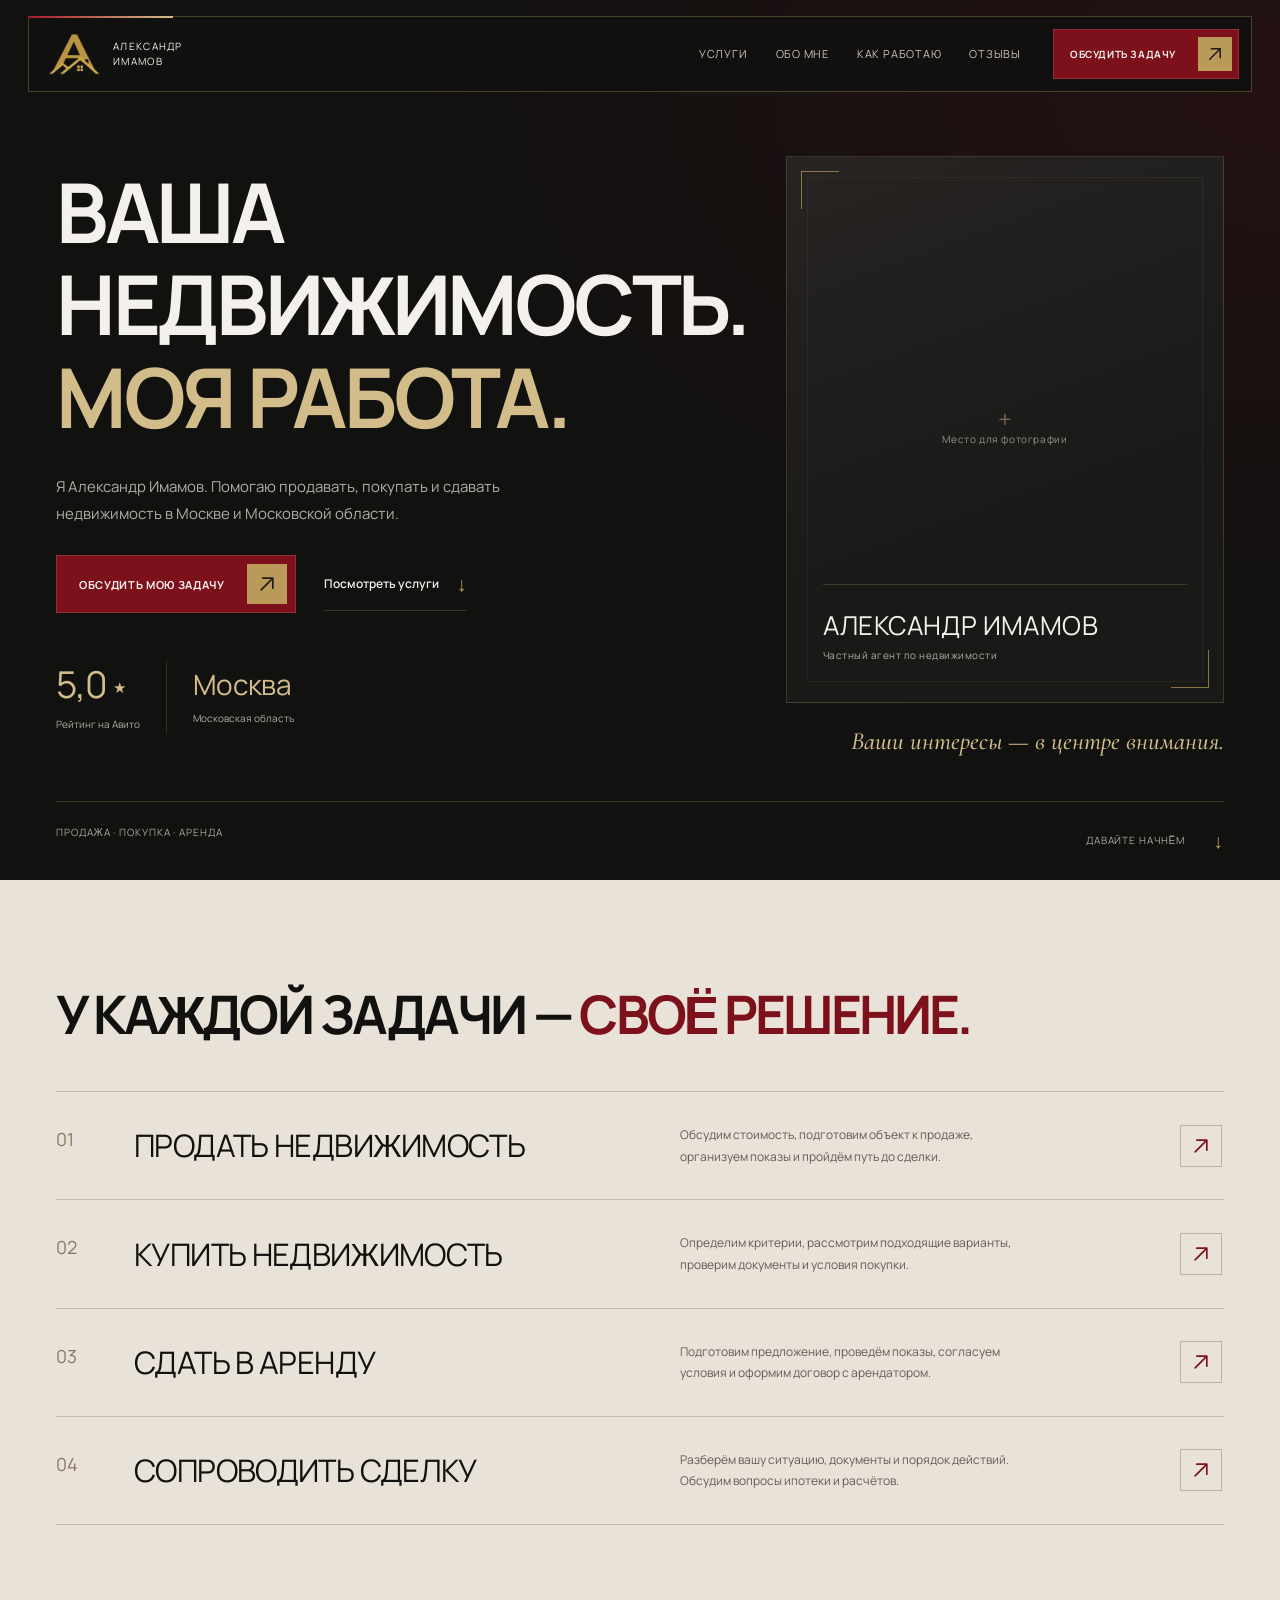
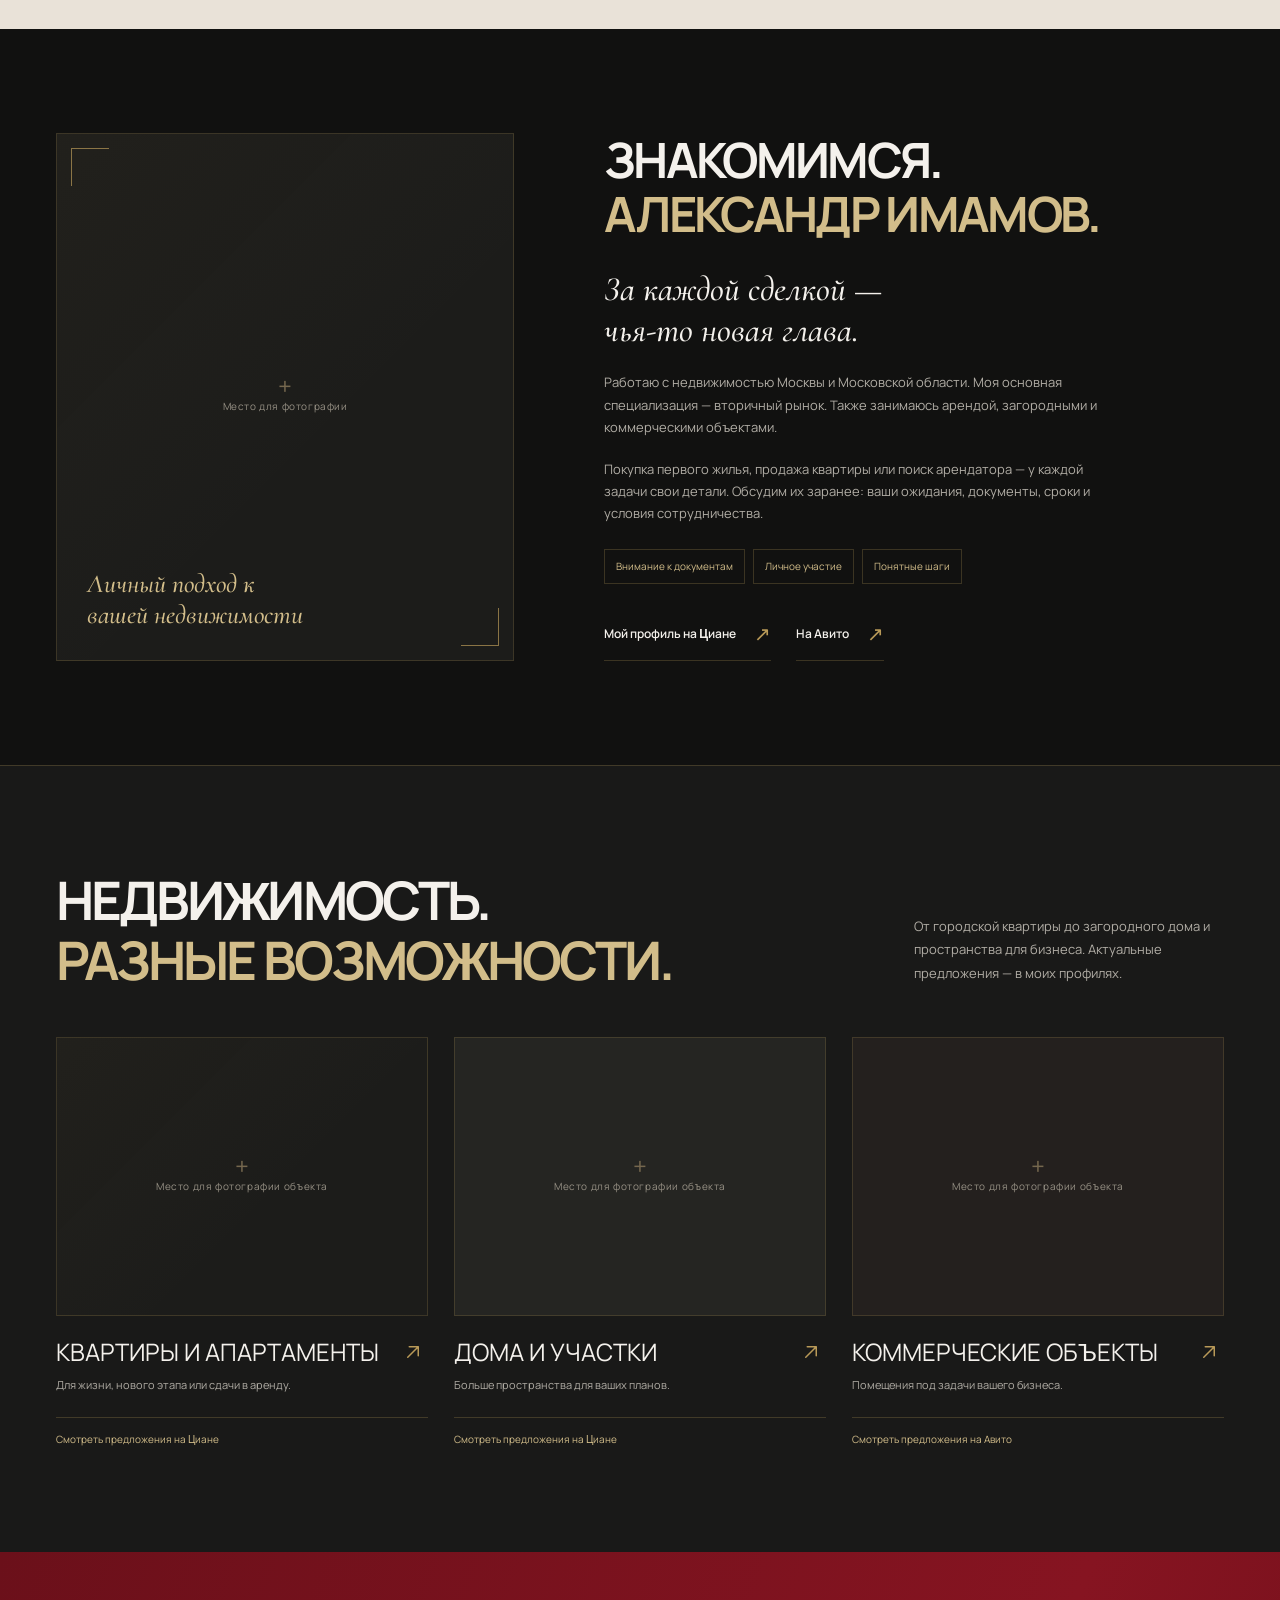
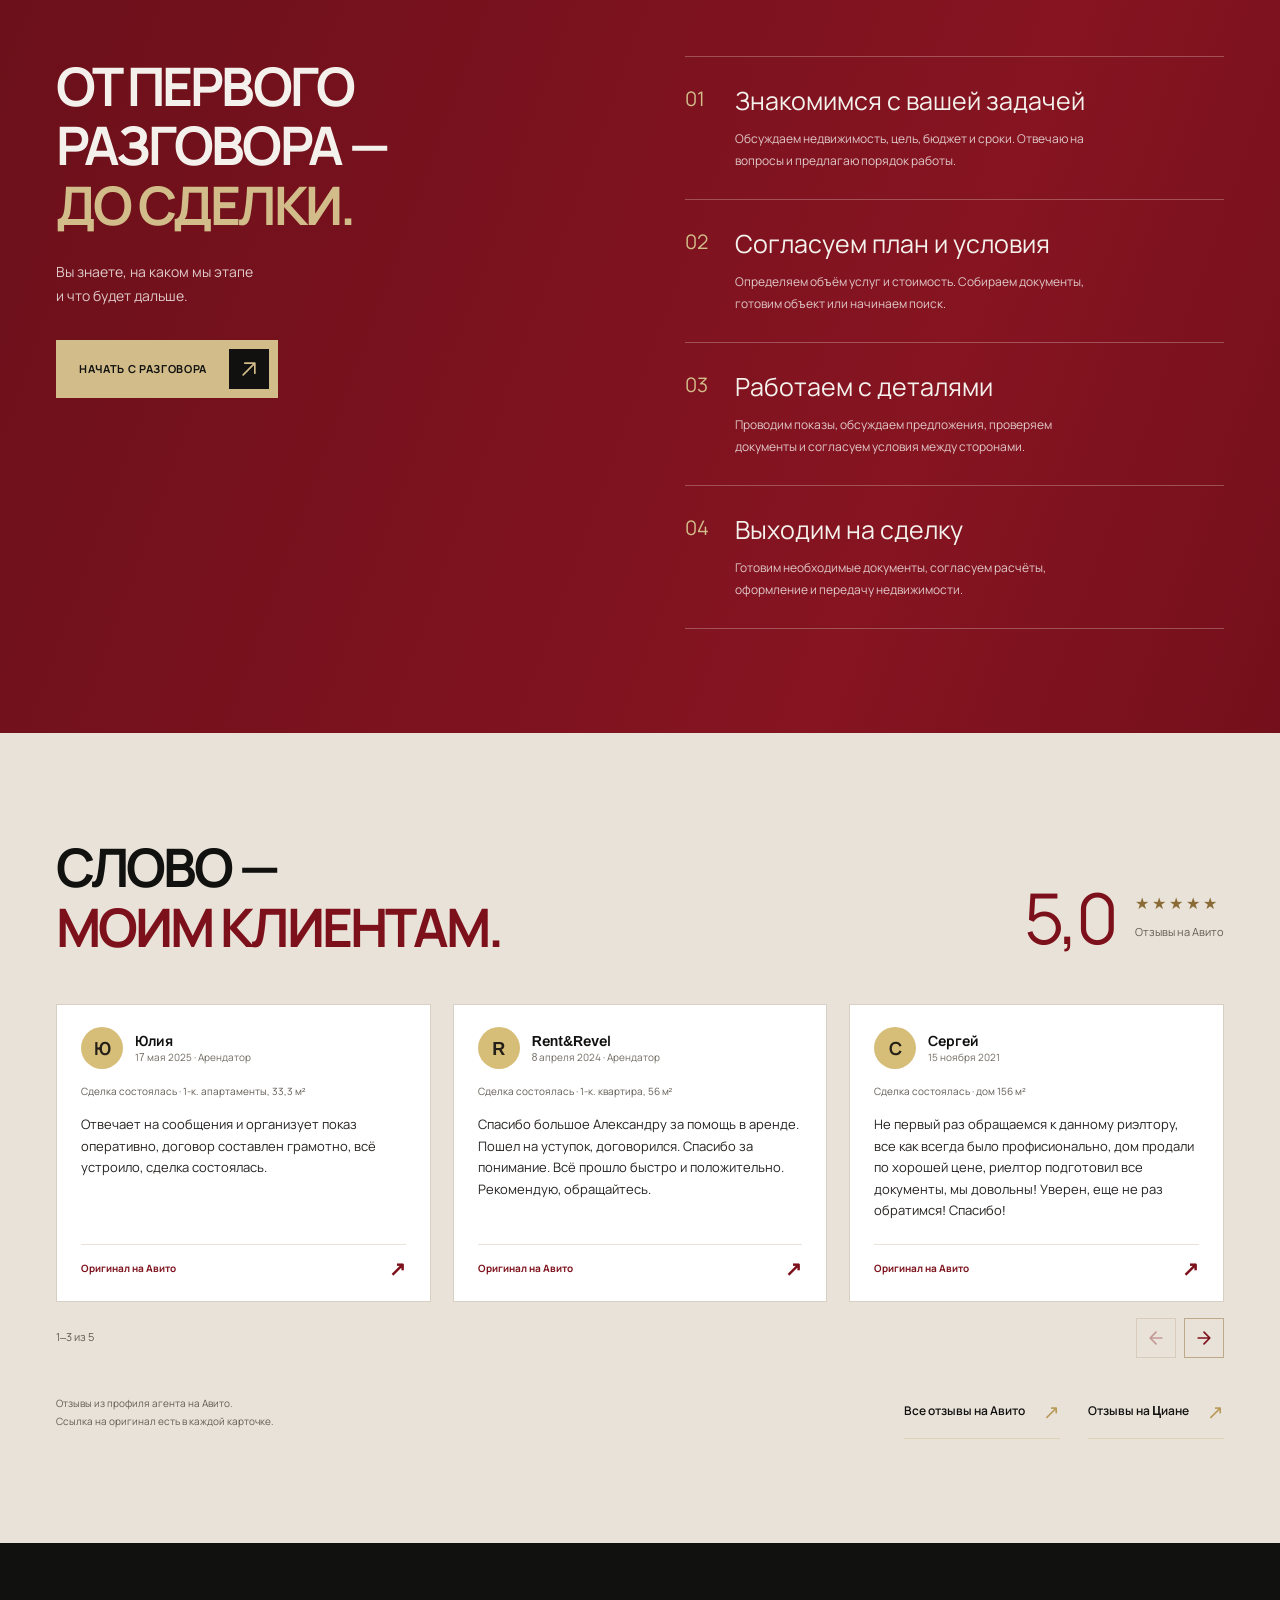
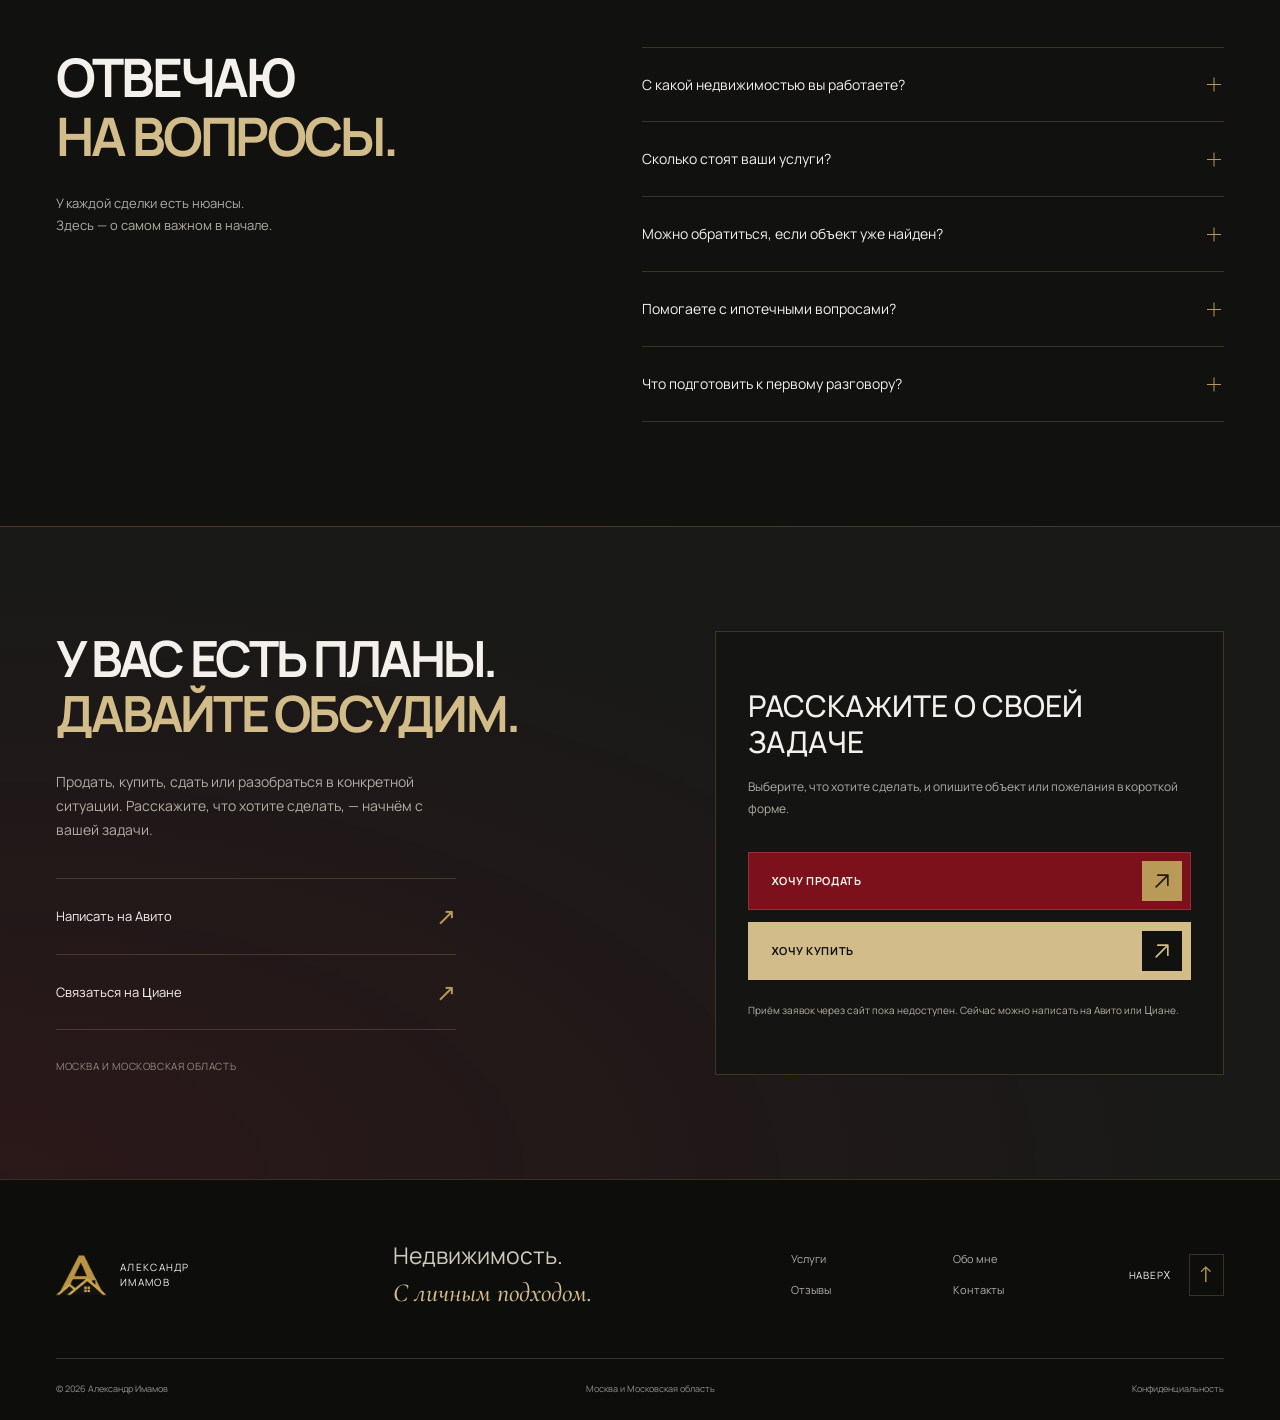
==== index.html @ 20e66d6d "strelki" ====
<!doctype html>
<html lang="ru">
<head>
  <meta charset="utf-8">
  <meta name="viewport" content="width=device-width, initial-scale=1">
  <meta name="theme-color" content="#111110">
  <title>Александр Имамов — агент по недвижимости в Москве и области</title>
  <meta name="description" content="Продажа, покупка и аренда недвижимости в Москве и Московской области. Александр Имамов — частный агент. Личное сопровождение, внимание к документам и вашим задачам.">
  <meta property="og:type" content="website">
  <meta property="og:locale" content="ru_RU">
  <meta property="og:title" content="Александр Имамов — недвижимость с личным подходом">
  <meta property="og:description" content="Продажа, покупка и аренда недвижимости в Москве и Московской области.">
  <link rel="icon" href="favicon.ico" type="image/x-icon">
  <link rel="icon" href="assets/icons/favicon-32.png" type="image/png" sizes="32x32">
  <link rel="icon" href="assets/icons/favicon-16.png" type="image/png" sizes="16x16">
  <link rel="apple-touch-icon" href="assets/icons/apple-touch-icon.png" sizes="180x180">
  <link rel="manifest" href="site.webmanifest">
  <link rel="preload" href="assets/fonts/manrope.woff2" as="font" type="font/woff2" crossorigin>
  <link rel="stylesheet" href="assets/css/main.css">
  <script src="assets/js/main.js" defer></script>
</head>
<body id="top">
  <a class="skip-link" href="#main">Перейти к содержанию</a>
  <header class="site-header">
    <a class="brand" href="#top" aria-label="Александр Имамов — на главную">
      <img class="brand-logo" src="assets/images/logo.png" alt="" width="52" height="52">
      <span class="brand-name">Александр<br>Имамов</span>
    </a>
    <nav class="desktop-nav" aria-label="Главная навигация">
      <a href="#services">Услуги</a>
      <a href="#about">Обо мне</a>
      <a href="#process">Как работаю</a>
      <a href="#reviews">Отзывы</a>
    </nav>
    <a class="button button-small header-cta" href="#contact" data-dialog-open="task-dialog"><span>Обсудить задачу</span><span class="button-arrow" aria-hidden="true"><svg viewBox="0 0 24 24" fill="none" stroke="currentColor" stroke-width="2" stroke-linecap="round" stroke-linejoin="round" focusable="false" aria-hidden="true"><path d="M5 19 19 5M7 5h12v12"/></svg></span></a>
    <button class="menu-toggle" type="button" aria-expanded="false" aria-controls="mobile-nav" aria-label="Открыть меню"><span></span><span></span></button>
  </header>
  <nav class="mobile-nav" id="mobile-nav" aria-label="Мобильная навигация" hidden>
    <a href="#services">Услуги <span aria-hidden="true">↗</span></a>
    <a href="#about">Обо мне <span aria-hidden="true">↗</span></a>
    <a href="#process">Как работаю <span aria-hidden="true">↗</span></a>
    <a href="#reviews">Отзывы <span aria-hidden="true">↗</span></a>
    <a href="#contact" data-dialog-open="task-dialog">Обсудить задачу <span aria-hidden="true">↗</span></a>
  </nav>

  <main id="main">
    <section class="hero" aria-labelledby="hero-title">
      <div class="container hero-grid">
        <div class="hero-content">
          <h1 id="hero-title">ВАША<br>НЕДВИЖИМОСТЬ.<br><span class="gold-text">МОЯ РАБОТА.</span></h1>
          <p class="hero-description">Я Александр Имамов. Помогаю продавать, покупать и&nbsp;сдавать недвижимость в&nbsp;Москве и&nbsp;Московской области.</p>
          <div class="hero-actions">
            <a class="button" href="#contact" data-dialog-open="task-dialog"><span>Обсудить мою задачу</span><span class="button-arrow" aria-hidden="true"><svg viewBox="0 0 24 24" fill="none" stroke="currentColor" stroke-width="2" stroke-linecap="round" stroke-linejoin="round" focusable="false" aria-hidden="true"><path d="M5 19 19 5M7 5h12v12"/></svg></span></a>
            <a class="text-link" href="#services">Посмотреть услуги <span aria-hidden="true">↓</span></a>
          </div>
          <div class="hero-proof">
            <a href="#reviews" class="proof-item"><strong>5,0<span class="proof-star" aria-hidden="true">★</span></strong><span>Рейтинг на Авито</span></a>
            <div class="proof-item proof-location"><strong>Москва</strong><span>Московская область</span></div>
          </div>
        </div>
        <div class="hero-visual">
          <!-- Replace the reserved area with a portrait when photography is supplied. -->
          <div class="image-space portrait-space" data-image-slot="hero-portrait" role="img" aria-label="Место для портретной фотографии Александра Имамова">
            <span class="frame-corner corner-tl" aria-hidden="true"></span><span class="frame-corner corner-br" aria-hidden="true"></span>
            <span class="placeholder-label">Место для фотографии</span>
            <div class="portrait-caption"><span>Александр Имамов</span><span>Частный агент по недвижимости</span></div>
          </div>
          <p class="hero-signature">Ваши интересы — в центре внимания.</p>
        </div>
      </div>
      <div class="hero-bottom container"><span>Продажа · Покупка · Аренда</span><a href="#services">Давайте начнём <span aria-hidden="true">↓</span></a></div>
    </section>

    <section class="section section-light services" id="services" aria-labelledby="services-title">
      <div class="container">
        <div class="section-intro">
          <h2 id="services-title">У КАЖДОЙ ЗАДАЧИ — <span class="red-text">СВОЁ РЕШЕНИЕ.</span></h2>
        </div>
        <div class="services-list">
          <a class="service-row" href="#contact" data-dialog-open="sell-dialog"><span class="row-number">01</span><strong>Продать недвижимость</strong><p>Обсудим стоимость, подготовим объект к продаже, организуем показы и пройдём путь до сделки.</p><span class="row-arrow" aria-hidden="true"><svg viewBox="0 0 24 24" fill="none" stroke="currentColor" stroke-width="2" stroke-linecap="round" stroke-linejoin="round" focusable="false" aria-hidden="true"><path d="M5 19 19 5M7 5h12v12"/></svg></span></a>
          <a class="service-row" href="#contact" data-dialog-open="buy-dialog"><span class="row-number">02</span><strong>Купить недвижимость</strong><p>Определим критерии, рассмотрим подходящие варианты, проверим документы и условия покупки.</p><span class="row-arrow" aria-hidden="true"><svg viewBox="0 0 24 24" fill="none" stroke="currentColor" stroke-width="2" stroke-linecap="round" stroke-linejoin="round" focusable="false" aria-hidden="true"><path d="M5 19 19 5M7 5h12v12"/></svg></span></a>
          <a class="service-row" href="#contact" data-dialog-open="task-dialog" data-dialog-service="Сдать в аренду"><span class="row-number">03</span><strong>Сдать в аренду</strong><p>Подготовим предложение, проведём показы, согласуем условия и оформим договор с арендатором.</p><span class="row-arrow" aria-hidden="true"><svg viewBox="0 0 24 24" fill="none" stroke="currentColor" stroke-width="2" stroke-linecap="round" stroke-linejoin="round" focusable="false" aria-hidden="true"><path d="M5 19 19 5M7 5h12v12"/></svg></span></a>
          <a class="service-row" href="#contact" data-dialog-open="task-dialog" data-dialog-service="Сопроводить сделку"><span class="row-number">04</span><strong>Сопроводить сделку</strong><p>Разберём вашу ситуацию, документы и порядок действий. Обсудим вопросы ипотеки и расчётов.</p><span class="row-arrow" aria-hidden="true"><svg viewBox="0 0 24 24" fill="none" stroke="currentColor" stroke-width="2" stroke-linecap="round" stroke-linejoin="round" focusable="false" aria-hidden="true"><path d="M5 19 19 5M7 5h12v12"/></svg></span></a>
        </div>
      </div>
    </section>

    <section class="section about" id="about" aria-labelledby="about-title">
      <div class="container about-grid">
        <div class="image-space about-photo" data-image-slot="about-portrait" role="img" aria-label="Место для фотографии Александра за работой"><span class="frame-corner corner-tl" aria-hidden="true"></span><span class="frame-corner corner-br" aria-hidden="true"></span><span class="placeholder-label">Место для фотографии</span><span class="photo-caption">Личный подход к вашей недвижимости</span></div>
        <div class="about-content">
          <h2 id="about-title">ЗНАКОМИМСЯ.<br><span class="gold-text">АЛЕКСАНДР ИМАМОВ.</span></h2>
          <p class="large-copy">За каждой сделкой —<br>чья-то новая глава.</p>
          <p>Работаю с недвижимостью Москвы и Московской области. Моя основная специализация — вторичный рынок. Также занимаюсь арендой, загородными и коммерческими объектами.</p>
          <p>Покупка первого жилья, продажа квартиры или поиск арендатора — у каждой задачи свои детали. Обсудим их заранее: ваши ожидания, документы, сроки и условия сотрудничества.</p>
          <div class="about-principles"><span>Внимание к документам</span><span>Личное участие</span><span>Понятные шаги</span></div>
          <div class="about-links"><a class="text-link" href="https://www.cian.ru/agents/54034442/" target="_blank" rel="noopener noreferrer">Мой профиль на Циане <span aria-hidden="true">↗</span></a><a class="text-link" href="https://www.avito.ru/brands/i16598349/all/nedvizhimost?src=sharing&amp;sellerId=8bd6395f97cbc61c9940ce1d78818bae" target="_blank" rel="noopener noreferrer">На Авито <span aria-hidden="true">↗</span></a></div>
        </div>
      </div>
    </section>

    <section class="section properties" id="properties" aria-labelledby="properties-title">
      <div class="container">
        <div class="section-intro"><h2 id="properties-title">НЕДВИЖИМОСТЬ.<br><span class="gold-text">РАЗНЫЕ ВОЗМОЖНОСТИ.</span></h2><p>От городской квартиры до загородного дома и пространства для бизнеса. Актуальные предложения — в моих профилях.</p></div>
        <div class="property-grid">
          <a class="property-card" href="https://www.cian.ru/agents/54034442/" target="_blank" rel="noopener noreferrer"><div class="image-space property-photo" data-image-slot="apartments"><span class="placeholder-label">Место для фотографии объекта</span></div><div class="property-info"><strong>Квартиры и апартаменты</strong><span class="row-arrow" aria-hidden="true"><svg viewBox="0 0 24 24" fill="none" stroke="currentColor" stroke-width="2" stroke-linecap="round" stroke-linejoin="round" focusable="false" aria-hidden="true"><path d="M5 19 19 5M7 5h12v12"/></svg></span></div><p>Для жизни, нового этапа или сдачи в аренду.</p><span class="property-link">Смотреть предложения на Циане</span></a>
          <a class="property-card" href="https://www.cian.ru/agents/54034442/" target="_blank" rel="noopener noreferrer"><div class="image-space property-photo" data-image-slot="houses"><span class="placeholder-label">Место для фотографии объекта</span></div><div class="property-info"><strong>Дома и участки</strong><span class="row-arrow" aria-hidden="true"><svg viewBox="0 0 24 24" fill="none" stroke="currentColor" stroke-width="2" stroke-linecap="round" stroke-linejoin="round" focusable="false" aria-hidden="true"><path d="M5 19 19 5M7 5h12v12"/></svg></span></div><p>Больше пространства для ваших планов.</p><span class="property-link">Смотреть предложения на Циане</span></a>
          <a class="property-card" href="https://www.avito.ru/brands/i16598349/all/nedvizhimost?src=sharing&amp;sellerId=8bd6395f97cbc61c9940ce1d78818bae" target="_blank" rel="noopener noreferrer"><div class="image-space property-photo" data-image-slot="commercial"><span class="placeholder-label">Место для фотографии объекта</span></div><div class="property-info"><strong>Коммерческие объекты</strong><span class="row-arrow" aria-hidden="true"><svg viewBox="0 0 24 24" fill="none" stroke="currentColor" stroke-width="2" stroke-linecap="round" stroke-linejoin="round" focusable="false" aria-hidden="true"><path d="M5 19 19 5M7 5h12v12"/></svg></span></div><p>Помещения под задачи вашего бизнеса.</p><span class="property-link">Смотреть предложения на Авито</span></a>
        </div>
      </div>
    </section>

    <section class="section process" id="process" aria-labelledby="process-title">
      <div class="container process-grid">
        <div class="process-intro"><h2 id="process-title">ОТ ПЕРВОГО<br>РАЗГОВОРА —<br><span>ДО СДЕЛКИ.</span></h2><p>Вы знаете, на каком мы этапе<br>и что будет дальше.</p><a class="button button-gold" href="#contact" data-dialog-open="task-dialog"><span>Начать с разговора</span><span class="button-arrow" aria-hidden="true"><svg viewBox="0 0 24 24" fill="none" stroke="currentColor" stroke-width="2" stroke-linecap="round" stroke-linejoin="round" focusable="false" aria-hidden="true"><path d="M5 19 19 5M7 5h12v12"/></svg></span></a></div>
        <ol class="process-list">
          <li><span class="step-number" aria-hidden="true">01</span><div><strong>Знакомимся с вашей задачей</strong><p>Обсуждаем недвижимость, цель, бюджет и сроки. Отвечаю на вопросы и предлагаю порядок работы.</p></div></li>
          <li><span class="step-number" aria-hidden="true">02</span><div><strong>Согласуем план и условия</strong><p>Определяем объём услуг и стоимость. Собираем документы, готовим объект или начинаем поиск.</p></div></li>
          <li><span class="step-number" aria-hidden="true">03</span><div><strong>Работаем с деталями</strong><p>Проводим показы, обсуждаем предложения, проверяем документы и согласуем условия между сторонами.</p></div></li>
          <li><span class="step-number" aria-hidden="true">04</span><div><strong>Выходим на сделку</strong><p>Готовим необходимые документы, согласуем расчёты, оформление и передачу недвижимости.</p></div></li>
        </ol>
      </div>
    </section>

    <section class="section section-light reviews" id="reviews" aria-labelledby="reviews-title">
      <div class="container">
        <div class="section-intro reviews-intro"><h2 id="reviews-title">СЛОВО —<br><span class="red-text">МОИМ КЛИЕНТАМ.</span></h2><div class="review-rating"><strong>5,0</strong><div><span class="rating-stars" aria-label="5 из 5">★★★★★</span><p>Отзывы на Авито</p></div></div></div>
        <div class="review-track" id="review-track" aria-label="Отзывы клиентов" tabindex="0">
          <article class="review-card">
            <div class="review-author"><span class="review-avatar" aria-hidden="true">Ю</span><div><strong>Юлия</strong><span>17 мая 2025 · Арендатор</span></div></div>
            <p class="review-stage">Сделка состоялась · 1-к. апартаменты, 33,3 м²</p>
            <blockquote>Отвечает на сообщения и организует показ оперативно, договор составлен грамотно, всё устроило, сделка состоялась.</blockquote>
            <a class="review-source" href="https://www.avito.ru/brands/i16598349/all/nedvizhimost?src=sharing&amp;sellerId=8bd6395f97cbc61c9940ce1d78818bae#:~:text=Отвечает%20на%20сообщения%20и%20организует%20показ%20оперативно" target="_blank" rel="noopener noreferrer"><span>Оригинал на Авито</span><span aria-hidden="true">↗</span></a>
          </article>
          <article class="review-card">
            <div class="review-author"><span class="review-avatar" aria-hidden="true">R</span><div><strong>Rent&amp;Revel</strong><span>8 апреля 2024 · Арендатор</span></div></div>
            <p class="review-stage">Сделка состоялась · 1-к. квартира, 56 м²</p>
            <blockquote>Спасибо большое Александру за помощь в аренде. Пошел на уступок, договорился. Спасибо за понимание. Всё прошло быстро и положительно. Рекомендую, обращайтесь.</blockquote>
            <a class="review-source" href="https://www.avito.ru/brands/i16598349/all/nedvizhimost?src=sharing&amp;sellerId=8bd6395f97cbc61c9940ce1d78818bae#:~:text=Спасибо%20большое%20Александру%20за%20помощь%20в%20аренде" target="_blank" rel="noopener noreferrer"><span>Оригинал на Авито</span><span aria-hidden="true">↗</span></a>
          </article>
          <article class="review-card">
            <div class="review-author"><span class="review-avatar" aria-hidden="true">С</span><div><strong>Сергей</strong><span>15 ноября 2021</span></div></div>
            <p class="review-stage">Сделка состоялась · дом 156 м²</p>
            <blockquote>Не первый раз обращаемся к данному риэлтору, все как всегда было профисионально, дом продали по хорошей цене, риелтор подготовил все документы, мы довольны! Уверен, еще не раз обратимся! Спасибо!</blockquote>
            <a class="review-source" href="https://www.avito.ru/brands/i16598349/all/nedvizhimost?src=sharing&amp;sellerId=8bd6395f97cbc61c9940ce1d78818bae#:~:text=Не%20первый%20раз%20обращаемся%20к%20данному%20риэлтору" target="_blank" rel="noopener noreferrer"><span>Оригинал на Авито</span><span aria-hidden="true">↗</span></a>
          </article>
          <article class="review-card">
            <div class="review-author"><span class="review-avatar" aria-hidden="true">С</span><div><strong>Светлана</strong><span>29 июня 2021</span></div></div>
            <p class="review-stage">Сделка состоялась · 2-к. квартира, 70,9 м²</p>
            <blockquote>Александр- профессионал своего дела! Нет вопросов в которых он бы не разбирался, работает на опережение! Буду рекомендовать Александра всем своим друзьям и знакомым! Ещё раз огромное спасибо, Александр!</blockquote>
            <a class="review-source" href="https://www.avito.ru/brands/i16598349/all/nedvizhimost?src=sharing&amp;sellerId=8bd6395f97cbc61c9940ce1d78818bae#:~:text=Александр-%20профессионал%20своего%20дела" target="_blank" rel="noopener noreferrer"><span>Оригинал на Авито</span><span aria-hidden="true">↗</span></a>
          </article>
          <article class="review-card">
            <div class="review-author"><span class="review-avatar" aria-hidden="true">A</span><div><strong>Anna Waltz</strong><span>12 июня 2021</span></div></div>
            <p class="review-stage">Сделка состоялась · 1-к. квартира, 39 м²</p>
            <blockquote>Отличный специалист и профессионал своего дела. Быстро нашёл покупателя и качественно провел сделку. Нам как продавцу ни о чем не пришлось беспокоиться. Рады, что обратились к Александру !</blockquote>
            <a class="review-source" href="https://www.avito.ru/brands/i16598349/all/nedvizhimost?src=sharing&amp;sellerId=8bd6395f97cbc61c9940ce1d78818bae#:~:text=Отличный%20специалист%20и%20профессионал%20своего%20дела" target="_blank" rel="noopener noreferrer"><span>Оригинал на Авито</span><span aria-hidden="true">↗</span></a>
          </article>
        </div>
        <div class="review-controls" hidden><span class="review-count" aria-live="polite"></span><button class="review-arrow" type="button" data-review-prev aria-label="Предыдущий отзыв" aria-controls="review-track"><svg viewBox="0 0 24 24" fill="none" stroke="currentColor" stroke-width="2" stroke-linecap="round" stroke-linejoin="round" focusable="false" aria-hidden="true"><path d="M19 12H5m7-7-7 7 7 7"/></svg></button><button class="review-arrow" type="button" data-review-next aria-label="Следующий отзыв" aria-controls="review-track"><svg viewBox="0 0 24 24" fill="none" stroke="currentColor" stroke-width="2" stroke-linecap="round" stroke-linejoin="round" focusable="false" aria-hidden="true"><path d="M5 12h14m-7-7 7 7-7 7"/></svg></button></div>
        <div class="reviews-bottom"><p>Отзывы из профиля агента на Авито.<br>Ссылка на оригинал есть в каждой карточке.</p><div class="reviews-links"><a class="text-link" href="https://www.avito.ru/brands/i16598349/all/nedvizhimost?src=sharing&amp;sellerId=8bd6395f97cbc61c9940ce1d78818bae" target="_blank" rel="noopener noreferrer">Все отзывы на Авито <span aria-hidden="true">↗</span></a><a class="text-link" href="https://www.cian.ru/agents/54034442/" target="_blank" rel="noopener noreferrer">Отзывы на Циане <span aria-hidden="true">↗</span></a></div></div>
      </div>
    </section>

    <section class="section faq" id="faq" aria-labelledby="faq-title">
      <div class="container faq-grid"><div><h2 id="faq-title">ОТВЕЧАЮ<br><span class="gold-text">НА ВОПРОСЫ.</span></h2><p class="faq-intro">У каждой сделки есть нюансы.<br>Здесь — о самом важном в начале.</p></div>
        <div class="faq-list">
          <details><summary>С какой недвижимостью вы работаете?<span class="faq-icon" aria-hidden="true"></span></summary><div class="faq-answer"><p>Основное направление — вторичный рынок Москвы и Московской области. Также работаю с арендой, загородной и коммерческой недвижимостью. Расскажите о вашем объекте или планах — обсудим задачу подробнее.</p></div></details>
          <details><summary>Сколько стоят ваши услуги?<span class="faq-icon" aria-hidden="true"></span></summary><div class="faq-answer"><p>Стоимость зависит от задачи, объекта и объёма сопровождения. Обсудим её после знакомства с вашей ситуацией и согласуем условия до начала работы.</p></div></details>
          <details><summary>Можно обратиться, если объект уже найден?<span class="faq-icon" aria-hidden="true"></span></summary><div class="faq-answer"><p>Да. Можно обсудить сопровождение выбранной сделки: разбор документов, согласование условий и подготовку к оформлению. Состав работы определим под вашу ситуацию.</p></div></details>
          <details><summary>Помогаете с ипотечными вопросами?<span class="faq-icon" aria-hidden="true"></span></summary><div class="faq-answer"><p>Да, можно обратиться за консультацией по ипотеке и рефинансированию. Возможные варианты зависят от объекта, вашей ситуации и условий банков.</p></div></details>
          <details><summary>Что подготовить к первому разговору?<span class="faq-icon" aria-hidden="true"></span></summary><div class="faq-answer"><p>Достаточно описать цель, район, примерный бюджет или характеристики объекта и желаемые сроки. Если есть объявление, можно прислать ссылку. Перечень необходимых документов обсудим отдельно.</p></div></details>
        </div>
      </div>
    </section>

    <section class="section contact" id="contact" aria-labelledby="contact-title">
      <div class="container contact-grid">
        <div class="contact-content"><h2 id="contact-title">У ВАС ЕСТЬ ПЛАНЫ.<br><span class="gold-text">ДАВАЙТЕ ОБСУДИМ.</span></h2><p>Продать, купить, сдать или разобраться в конкретной ситуации. Расскажите, что хотите сделать, — начнём с вашей задачи.</p><div class="contact-platforms"><a href="https://www.avito.ru/brands/i16598349/all/nedvizhimost?src=sharing&amp;sellerId=8bd6395f97cbc61c9940ce1d78818bae" target="_blank" rel="noopener noreferrer"><span>Написать на Авито</span><span aria-hidden="true">↗</span></a><a href="https://www.cian.ru/agents/54034442/" target="_blank" rel="noopener noreferrer"><span>Связаться на Циане</span><span aria-hidden="true">↗</span></a></div><p class="contact-location">Москва и Московская область</p></div>
        <div class="contact-form contact-options">
          <h3>Расскажите о своей задаче</h3>
          <p>Выберите, что хотите сделать, и опишите объект или пожелания в короткой форме.</p>
          <a class="button" href="#contact" data-dialog-open="sell-dialog"><span>Хочу продать</span><span class="button-arrow" aria-hidden="true"><svg viewBox="0 0 24 24" fill="none" stroke="currentColor" stroke-width="2" stroke-linecap="round" stroke-linejoin="round" focusable="false" aria-hidden="true"><path d="M5 19 19 5M7 5h12v12"/></svg></span></a>
          <a class="button button-gold" href="#contact" data-dialog-open="buy-dialog"><span>Хочу купить</span><span class="button-arrow" aria-hidden="true"><svg viewBox="0 0 24 24" fill="none" stroke="currentColor" stroke-width="2" stroke-linecap="round" stroke-linejoin="round" focusable="false" aria-hidden="true"><path d="M5 19 19 5M7 5h12v12"/></svg></span></a>
          <p class="form-status">Приём заявок через сайт пока недоступен. Сейчас можно написать на Авито или Циане.</p>
        </div>
      </div>
    </section>
  </main>

  <dialog class="request-dialog" id="sell-dialog" aria-labelledby="sell-dialog-title" aria-describedby="sell-dialog-description">
    <button class="dialog-close" type="button" data-dialog-close aria-label="Закрыть форму">×</button>
    <h2 id="sell-dialog-title">ПРОДАТЬ <span class="gold-text">НЕДВИЖИМОСТЬ.</span></h2>
    <p class="dialog-description" id="sell-dialog-description">Расскажите, что вы хотите продать. Укажите тип объекта, район и другие важные детали.</p>
    <form class="dialog-form" id="sell-form" data-form-state="disconnected" aria-describedby="sell-form-status">
      <input type="hidden" name="service" value="Продать недвижимость">
      <div class="form-field"><label for="sell-name">Ваше имя</label><input id="sell-name" name="name" type="text" placeholder="Как к вам обращаться" autocomplete="name" maxlength="100" required></div>
      <div class="form-field"><label for="sell-phone">Номер телефона</label><input id="sell-phone" name="phone" type="tel" inputmode="tel" placeholder="+7 999 123-45-67" autocomplete="tel" maxlength="30" required></div>
      <div class="form-field"><label for="sell-message">Что хотите продать?</label><textarea id="sell-message" name="message" placeholder="Например: двухкомнатная квартира в Москве, район, площадь, желаемые сроки" rows="3" maxlength="2000" required></textarea></div>
      <label class="consent"><input type="checkbox" name="consent" required><span>Я ознакомился с <a href="privacy.html">информацией о конфиденциальности</a>.</span></label>
      <button class="button form-submit" type="submit" disabled><span>Отправить заявку</span><span class="button-arrow" aria-hidden="true"><svg viewBox="0 0 24 24" fill="none" stroke="currentColor" stroke-width="2" stroke-linecap="round" stroke-linejoin="round" focusable="false" aria-hidden="true"><path d="M5 19 19 5M7 5h12v12"/></svg></span></button>
      <p class="form-status" id="sell-form-status" role="status">Приём заявок пока недоступен. Напишите через <a href="https://www.avito.ru/brands/i16598349/all/nedvizhimost?src=sharing&amp;sellerId=8bd6395f97cbc61c9940ce1d78818bae" target="_blank" rel="noopener noreferrer">Авито</a> или <a href="https://www.cian.ru/agents/54034442/" target="_blank" rel="noopener noreferrer">Циан</a>.</p>
    </form>
  </dialog>

  <dialog class="request-dialog" id="buy-dialog" aria-labelledby="buy-dialog-title" aria-describedby="buy-dialog-description">
    <button class="dialog-close" type="button" data-dialog-close aria-label="Закрыть форму">×</button>
    <h2 id="buy-dialog-title">КУПИТЬ <span class="gold-text">НЕДВИЖИМОСТЬ.</span></h2>
    <p class="dialog-description" id="buy-dialog-description">Расскажите, что вы хотите купить. Укажите район, бюджет и пожелания к объекту.</p>
    <form class="dialog-form" id="buy-form" data-form-state="disconnected" aria-describedby="buy-form-status">
      <input type="hidden" name="service" value="Купить недвижимость">
      <div class="form-field"><label for="buy-name">Ваше имя</label><input id="buy-name" name="name" type="text" placeholder="Как к вам обращаться" autocomplete="name" maxlength="100" required></div>
      <div class="form-field"><label for="buy-phone">Номер телефона</label><input id="buy-phone" name="phone" type="tel" inputmode="tel" placeholder="+7 999 123-45-67" autocomplete="tel" maxlength="30" required></div>
      <div class="form-field"><label for="buy-message">Что хотите купить?</label><textarea id="buy-message" name="message" placeholder="Например: квартира в Москве, район, бюджет, площадь и важные пожелания" rows="3" maxlength="2000" required></textarea></div>
      <label class="consent"><input type="checkbox" name="consent" required><span>Я ознакомился с <a href="privacy.html">информацией о конфиденциальности</a>.</span></label>
      <button class="button form-submit" type="submit" disabled><span>Отправить заявку</span><span class="button-arrow" aria-hidden="true"><svg viewBox="0 0 24 24" fill="none" stroke="currentColor" stroke-width="2" stroke-linecap="round" stroke-linejoin="round" focusable="false" aria-hidden="true"><path d="M5 19 19 5M7 5h12v12"/></svg></span></button>
      <p class="form-status" id="buy-form-status" role="status">Приём заявок пока недоступен. Напишите через <a href="https://www.avito.ru/brands/i16598349/all/nedvizhimost?src=sharing&amp;sellerId=8bd6395f97cbc61c9940ce1d78818bae" target="_blank" rel="noopener noreferrer">Авито</a> или <a href="https://www.cian.ru/agents/54034442/" target="_blank" rel="noopener noreferrer">Циан</a>.</p>
    </form>
  </dialog>

  <dialog class="request-dialog" id="task-dialog" aria-labelledby="task-dialog-title">
    <button class="dialog-close" type="button" data-dialog-close aria-label="Закрыть форму">×</button>
    <h2 id="task-dialog-title">ОБСУДИТЬ <span class="gold-text">ВАШУ ЗАДАЧУ.</span></h2>
    <form class="dialog-form" id="task-form" data-form-state="disconnected" aria-describedby="task-form-status">
      <div class="form-field"><label for="task-service">Что вы хотите сделать?</label><select id="task-service" name="service" required><option value="">Выберите задачу</option><option value="Продать недвижимость">Продать недвижимость</option><option value="Купить недвижимость">Купить недвижимость</option><option value="Сдать в аренду">Сдать в аренду</option><option value="Сопроводить сделку">Сопроводить сделку</option><option value="Нужна консультация">Нужна консультация</option></select></div>
      <div class="form-field"><label for="task-name">Ваше имя</label><input id="task-name" name="name" type="text" placeholder="Как к вам обращаться" autocomplete="name" maxlength="100" required></div>
      <div class="form-field"><label for="task-phone">Номер телефона</label><input id="task-phone" name="phone" type="tel" inputmode="tel" placeholder="+7 999 123-45-67" autocomplete="tel" maxlength="30" required></div>
      <div class="form-field"><label for="task-message">Опишите вашу задачу</label><textarea id="task-message" name="message" placeholder="Что хотите сделать? Укажите объект, район, бюджет или сроки" rows="3" maxlength="2000" required></textarea></div>
      <label class="consent"><input type="checkbox" name="consent" required><span>Я ознакомился с <a href="privacy.html">информацией о конфиденциальности</a>.</span></label>
      <button class="button form-submit" type="submit" disabled><span>Отправить заявку</span><span class="button-arrow" aria-hidden="true"><svg viewBox="0 0 24 24" fill="none" stroke="currentColor" stroke-width="2" stroke-linecap="round" stroke-linejoin="round" focusable="false" aria-hidden="true"><path d="M5 19 19 5M7 5h12v12"/></svg></span></button>
      <p class="form-status" id="task-form-status" role="status">Приём заявок пока недоступен. Напишите через <a href="https://www.avito.ru/brands/i16598349/all/nedvizhimost?src=sharing&amp;sellerId=8bd6395f97cbc61c9940ce1d78818bae" target="_blank" rel="noopener noreferrer">Авито</a> или <a href="https://www.cian.ru/agents/54034442/" target="_blank" rel="noopener noreferrer">Циан</a>.</p>
    </form>
  </dialog>

  <footer class="site-footer"><div class="container"><div class="footer-main"><a class="brand" href="#top"><img class="brand-logo" src="assets/images/logo.png" alt="" width="52" height="52"><span class="brand-name">Александр<br>Имамов</span></a><p>Недвижимость.<br><em>С личным подходом.</em></p><nav aria-label="Навигация в подвале"><a href="#services">Услуги</a><a href="#about">Обо мне</a><a href="#reviews">Отзывы</a><a href="#contact">Контакты</a></nav><a class="back-top" href="#top">Наверх <span aria-hidden="true">↑</span></a></div><div class="footer-bottom"><span>© <span data-year>2026</span> Александр Имамов</span><span>Москва и Московская область</span><a href="privacy.html">Конфиденциальность</a></div></div></footer>
</body>
</html>
---- assets/css/main.css ----
@font-face{font-family:Manrope;src:url('../fonts/manrope.woff2') format('woff2');font-weight:400 700;font-style:normal;font-display:swap}
@font-face{font-family:Cormorant;src:url('../fonts/cormorant-garamond.woff2') format('woff2');font-weight:500;font-style:italic;font-display:swap}
:root{--black:#111110;--dark:#191918;--panel:#20201e;--ivory:#e9e2d8;--paper:#f4f1ec;--gold:#b99a58;--gold-light:#d2bd8a;--red:#7d111b;--red-bright:#a81925;--muted:#b1ada5;--line:rgba(185,154,88,.25);--display:Manrope,Arial,sans-serif;--text:Manrope,Arial,sans-serif;--serif:Cormorant,Georgia,serif}
*{box-sizing:border-box}
html{scroll-behavior:smooth;scroll-padding-top:110px}
body{margin:0;background:var(--black);color:var(--paper);font:400 15px/1.7 var(--text);-webkit-font-smoothing:antialiased}
body.menu-open{overflow:hidden}
body.dialog-open{overflow:hidden}
a{color:inherit;text-decoration:none}
button,input,textarea,select{font:inherit}
button,a,input,textarea,select{-webkit-tap-highlight-color:transparent}
button{color:inherit;cursor:pointer}
button:disabled{cursor:not-allowed}
img{display:block;max-width:100%}
h1,h2,p{margin:0}
h1,h2{font-family:var(--display);font-weight:700;line-height:1.12;letter-spacing:-.055em}
h2{font-size:clamp(36px,4.15vw,60px)}
p{color:var(--muted)}
:focus-visible{outline:3px solid var(--gold-light);outline-offset:5px}
::selection{background:var(--gold);color:var(--black)}
[hidden]{display:none!important}
.container{width:min(100% - 112px,1280px);margin-inline:auto}
.section{padding:104px 0}
.section-light{background:var(--ivory);color:var(--black)}
.section-light p{color:#625c55}
.section-light :focus-visible{outline-color:var(--red)}
.gold-text{color:var(--gold-light)}
.red-text{color:var(--red)}
.skip-link{position:fixed;top:12px;left:20px;z-index:200;padding:10px 18px;background:var(--gold);color:var(--black);transform:translateY(-160%)}
.skip-link:focus{transform:translateY(0)}
.site-header{position:fixed;top:16px;left:28px;right:28px;z-index:100;height:76px;display:flex;align-items:center;gap:32px;padding:10px 12px 10px 20px;border:1px solid rgba(185,154,88,.35);background:rgba(17,17,16,.96);backdrop-filter:blur(16px)}
.site-header::before{content:'';position:absolute;top:-1px;left:-1px;width:145px;height:2px;background:linear-gradient(90deg,var(--red-bright),var(--gold-light))}
.brand{display:inline-flex;gap:12px;align-items:center;flex-shrink:0}
.brand-logo{display:block;width:52px;height:52px;flex-shrink:0;object-fit:cover;object-position:center}
.brand-name{text-transform:uppercase;font-size:10px;line-height:1.5;letter-spacing:.13em;color:var(--paper)}
.desktop-nav{display:flex;gap:28px;margin-left:auto;align-items:center}
.desktop-nav a{font-size:11px;text-transform:uppercase;letter-spacing:.07em;color:#cbc5bc;transition:color .2s}
.desktop-nav a:hover{color:var(--gold-light)}
.button{display:inline-flex;align-items:center;justify-content:space-between;gap:22px;min-height:58px;padding:8px 8px 8px 22px;background:var(--red);border:1px solid rgba(217,126,130,.26);color:var(--paper);font-size:11px;line-height:1.4;font-weight:700;letter-spacing:.06em;text-transform:uppercase;transition:background .2s,border-color .2s}
.button:hover{background:#951622;border-color:#c2535d}
.button-arrow{width:40px;height:40px;display:grid;place-items:center;flex-shrink:0;background:var(--gold);color:#211c13;transition:transform .2s}
.button-arrow svg{display:block;width:20px;height:20px}
.button:hover .button-arrow{transform:translate(1px,-1px)}
.button-small{min-height:50px;padding:6px 6px 6px 16px;font-size:10px}
.button-small .button-arrow{width:34px;height:34px}
.button-small .button-arrow svg{width:18px;height:18px}
.button-gold{background:var(--gold-light);border-color:var(--gold-light);color:var(--black)}
.button-gold .button-arrow{background:var(--black);color:var(--gold-light)}
.button-gold:hover{background:var(--paper);border-color:var(--paper)}
.text-link{display:inline-flex;align-items:center;gap:18px;font-size:12px;font-weight:600;padding:9px 0;border-bottom:1px solid var(--line);transition:border-color .2s,color .2s}
.text-link span{font-size:20px;font-weight:400;color:var(--gold)}
.text-link:hover{color:var(--gold);border-color:var(--gold)}
.section-light .text-link:hover{color:var(--red);border-color:var(--red)}
.menu-toggle{display:none;width:44px;height:44px;border:0;background:none;position:relative}
.menu-toggle span{position:absolute;left:10px;right:10px;top:17px;height:1px;background:var(--gold-light);transition:transform .2s}
.menu-toggle span+span{top:25px}
.menu-toggle[aria-expanded=true] span:first-child{transform:translateY(4px) rotate(45deg)}
.menu-toggle[aria-expanded=true] span:last-child{transform:translateY(-4px) rotate(-45deg)}
.mobile-nav{position:fixed;inset:92px 16px auto;z-index:99;padding:18px 24px 24px;background:var(--dark);border:1px solid var(--line);max-height:calc(100dvh - 110px);overflow:auto}
.mobile-nav a{display:flex;justify-content:space-between;padding:16px 0;border-bottom:1px solid var(--line);font-family:var(--display);font-size:24px}
.mobile-nav a span{color:var(--gold)}
.hero{padding-top:156px;position:relative;overflow:hidden;background:radial-gradient(ellipse at 100% 10%,rgba(125,17,27,.18),transparent 48%),var(--black)}
.hero-grid{display:grid;grid-template-columns:1.18fr 1fr;gap:38px;align-items:center}
.hero-content{position:relative;z-index:2;padding:10px 0 40px}
h1{font-size:clamp(55px,6.45vw,94px);line-height:1.12;letter-spacing:-.04em}
.hero-description{max-width:465px;margin-top:30px;font-size:15px;line-height:1.8}
.hero-actions{display:flex;gap:28px;align-items:center;margin-top:28px}
.hero-actions .text-link{white-space:nowrap}
.hero-proof{display:flex;margin-top:48px;gap:26px;align-items:center}
.proof-item{display:flex;flex-direction:column;border-right:1px solid var(--line);padding-right:26px}
.proof-item:last-child{border:0;padding-right:0}
.proof-item strong{font:400 37px/1.25 var(--display);color:var(--gold-light);letter-spacing:-.025em}
.proof-star{font:400 15px Arial,sans-serif;margin-left:6px;vertical-align:middle}
.proof-item>span{font-size:10px;color:var(--muted);margin-top:8px}
.proof-location strong{font-size:28px}
.hero-visual{position:relative;align-self:stretch;display:flex;flex-direction:column;padding-bottom:15px}
.image-space{position:relative;display:grid;place-items:center;overflow:hidden;background:linear-gradient(135deg,rgba(185,154,88,.035),transparent 60%),#1c1c1a;border:1px solid rgba(185,154,88,.2)}
.portrait-space{flex:1;min-height:535px;background:linear-gradient(160deg,#272422,#191918 65%);border-color:rgba(185,154,88,.22)}
.portrait-space::before{content:'';position:absolute;inset:20px;border:1px solid rgba(185,154,88,.08)}
.frame-corner{position:absolute;z-index:1;width:38px;height:38px;border-color:var(--gold);border-style:solid;opacity:.7}
.corner-tl{top:14px;left:14px;border-width:1px 0 0 1px}
.corner-br{bottom:14px;right:14px;border-width:0 1px 1px 0}
.placeholder-label{color:#979185;font-size:10px;letter-spacing:.06em;position:relative;padding-top:20px}
.placeholder-label::before{content:'+';position:absolute;top:-12px;left:50%;transform:translateX(-50%);font-size:24px;font-weight:400;color:#75674e}
.portrait-caption{position:absolute;bottom:38px;left:36px;right:36px;padding-top:22px;border-top:1px solid var(--line);display:flex;flex-direction:column;gap:4px}
.portrait-caption span:first-child{font:400 26px/1.4 var(--display);text-transform:uppercase;letter-spacing:.015em}
.portrait-caption span:last-child{font-size:10px;color:var(--muted);letter-spacing:.05em}
.hero-signature{font:italic 500 25px/1.3 var(--serif);color:var(--gold-light);text-align:right;padding-top:22px}
.hero-bottom{display:flex;justify-content:space-between;border-top:1px solid var(--line);margin-top:28px;padding-block:22px;color:#aca79d;font-size:10px;letter-spacing:.09em;text-transform:uppercase}
.hero-bottom a{display:flex;align-items:center;gap:28px}
.hero-bottom a span{font-size:20px;color:var(--gold)}
.section-intro{display:flex;align-items:flex-end;justify-content:space-between;gap:48px;margin-bottom:48px}
.services .section-intro{display:block}
.section-intro>p{max-width:310px;font-size:13px;line-height:1.8;padding-bottom:4px}
.services-list{border-top:1px solid #c9bca8}
.service-row{display:grid;grid-template-columns:48px 1.1fr 1fr 44px;gap:30px;align-items:center;padding:32px 0;border-bottom:1px solid #c9bca8;transition:padding .2s,background .2s}
.service-row:hover{padding-inline:12px;background:rgba(125,17,27,.035)}
.row-number{align-self:start;color:#8b7760;font:400 18px/1.7 var(--display)}
.service-row strong{font:400 31px/1.25 var(--display);text-transform:uppercase;letter-spacing:-.02em}
.service-row p{font-size:12px;line-height:1.8;max-width:350px}
.row-arrow{width:42px;height:42px;border:1px solid #c1b29b;display:grid;place-items:center;color:var(--red);transition:background .2s,color .2s}
.row-arrow svg{display:block;width:20px;height:20px}
.service-row:hover .row-arrow{background:var(--red);border-color:var(--red);color:var(--paper)}
.about-grid{display:grid;grid-template-columns:.85fr 1.15fr;gap:90px;align-items:center}
.about-photo{min-height:510px;align-self:stretch}
.photo-caption{position:absolute;left:30px;bottom:30px;max-width:220px;color:var(--gold-light);font:italic 500 26px/1.2 var(--serif)}
.about-content h2{font-size:clamp(36px,3.8vw,53px)}
.about-content>p{font-size:13px;margin-top:20px;max-width:520px}
.about-content .large-copy{font:italic 500 34px/1.2 var(--serif);color:var(--paper);margin-top:28px}
.about-principles{display:flex;flex-wrap:wrap;gap:8px;margin-top:25px}
.about-principles span{padding:8px 11px;border:1px solid var(--line);color:var(--gold-light);font-size:10px}
.about-links{display:flex;flex-wrap:wrap;gap:25px;margin-top:24px}
.properties{background:var(--dark);border-top:1px solid var(--line)}
.property-grid{display:grid;grid-template-columns:repeat(3,1fr);gap:26px}
.property-card{min-width:0}
.property-photo{aspect-ratio:4/3;transition:border-color .2s}
.property-card:nth-child(2) .property-photo{background:#252522}
.property-card:nth-child(3) .property-photo{background:#24201e}
.property-info{display:flex;justify-content:space-between;align-items:center;gap:12px;margin-top:20px}
.property-info strong{font:400 24px/1.3 var(--display);text-transform:uppercase}
.property-info .row-arrow{width:30px;height:30px;border:0;flex-shrink:0;color:var(--gold)}
.property-info .row-arrow svg{width:18px;height:18px}
.property-card p{font-size:11px;margin-top:9px}
.property-link{display:block;color:var(--gold-light);font-size:10px;margin-top:22px;border-top:1px solid var(--line);padding-top:13px}
.property-card:hover .property-photo{border-color:var(--gold)}
.property-card:hover .property-link{color:var(--paper)}
.process{background:linear-gradient(110deg,#6b101a,#861421 70%,#74101b)}
.process-grid{display:grid;grid-template-columns:1fr 1fr;gap:90px}
.process-intro h2 span{color:var(--gold-light)}
.process-intro>p{color:#e0c9c9;margin-top:26px;font-size:14px}
.process-intro .button{margin-top:32px}
.process-list{list-style:none;margin:0;padding:0;border-top:1px solid rgba(233,226,216,.3)}
.process-list li{display:flex;gap:24px;padding:27px 0;border-bottom:1px solid rgba(233,226,216,.3)}
.step-number{font:400 20px/1.5 var(--display);color:var(--gold-light);min-width:26px}
.process-list strong{font:400 25px/1.35 var(--display)}
.process-list p{font-size:12px;line-height:1.85;color:#e0c9c9;margin-top:10px;max-width:370px}
.review-rating{display:flex;align-items:center;gap:20px;padding-bottom:4px}
.review-rating>strong{font:400 70px/1 var(--display);color:var(--red);letter-spacing:-.05em}
.rating-stars{display:block;font:400 16px/1.4 Arial;letter-spacing:3px;color:#8a6b35}
.review-rating p{font-size:11px;margin-top:7px}
.review-track{display:grid;grid-auto-flow:column;grid-auto-columns:calc((100% - 44px)/3);gap:22px;align-items:stretch;overflow-x:auto;scroll-snap-type:x mandatory;scrollbar-width:none;overscroll-behavior-inline:contain}
.review-track::-webkit-scrollbar{display:none}
.review-card{background:white;border:1px solid #d8d0c5;display:flex;flex-direction:column;min-width:0;padding:22px 24px;scroll-snap-align:start}
.review-author{display:flex;align-items:center;gap:12px;min-height:42px}
.review-avatar{width:42px;height:42px;flex:none;display:grid;place-items:center;border-radius:50%;background:#d6bd78;color:#241f17;font-size:18px;font-weight:700}
.review-author strong,.review-author span:last-child{display:block}
.review-author strong{font-size:14px;line-height:1.3}
.review-author div>span{font-size:10px;color:#716b63;line-height:1.5}
.review-stage{margin-top:15px;font-size:10px;line-height:1.5;white-space:nowrap;overflow:hidden;text-overflow:ellipsis}
.review-card blockquote{margin:15px 0 22px;color:#262321;font-size:13px;line-height:1.65}
.review-source{margin-top:auto;display:flex;justify-content:space-between;align-items:center;border-top:1px solid #e9e2d8;padding-top:14px;font-size:10px;font-weight:700;color:var(--red)}
.review-source>span:last-child{font-size:20px;line-height:1}
.review-controls{display:flex;align-items:center;justify-content:flex-end;gap:8px;margin-top:16px}
.review-count{margin-right:auto;color:#625c55;font-size:11px}
.review-arrow{width:40px;height:40px;display:grid;place-items:center;padding:0;border:1px solid #bba989;background:transparent;color:var(--red)}
.review-arrow svg{display:block;width:20px;height:20px}
.review-arrow:hover:not(:disabled){background:var(--red);border-color:var(--red);color:white}
.review-arrow:disabled{opacity:.35}
.reviews-bottom{display:flex;justify-content:space-between;gap:30px;margin-top:28px;align-items:center}
.reviews-bottom>p{font-size:10px;line-height:1.8}
.reviews-links{display:flex;gap:28px}
.faq-grid{display:grid;grid-template-columns:1fr 1.15fr;gap:80px}
.faq-intro{font-size:13px;margin-top:26px}
.faq-list{border-top:1px solid var(--line)}
.faq-list details{border-bottom:1px solid var(--line)}
.faq-list summary{list-style:none;display:flex;align-items:center;justify-content:space-between;gap:26px;padding:25px 0;font-size:14px;cursor:pointer}
.faq-list summary::-webkit-details-marker{display:none}
.faq-icon{width:20px;height:20px;position:relative;flex-shrink:0}
.faq-icon::before,.faq-icon::after{content:'';position:absolute;background:var(--gold);width:14px;height:1px;top:10px;left:3px;transition:transform .2s}
.faq-icon::after{transform:rotate(90deg)}
details[open] .faq-icon::after{transform:rotate(0)}
details[open] summary{color:var(--gold-light)}
.faq-answer{padding:0 32px 26px 0;font-size:12px;line-height:1.9}
.contact{background:radial-gradient(ellipse at 0 100%,rgba(125,17,27,.18),transparent 65%),var(--dark);border-top:1px solid var(--line)}
.contact-grid{display:grid;grid-template-columns:1.1fr 1fr;gap:100px}
.contact-content h2{font-size:clamp(35px,3.9vw,55px)}
.contact-content>p{font-size:14px;margin-top:28px;max-width:400px}
.contact-platforms{margin-top:36px;border-top:1px solid var(--line);max-width:400px}
.contact-platforms a{display:flex;justify-content:space-between;align-items:center;border-bottom:1px solid var(--line);padding:17px 0;font-size:13px;transition:color .2s}
.contact-platforms a:hover{color:var(--gold-light)}
.contact-platforms a span:last-child{font-size:24px;color:var(--gold)}
.contact-content .contact-location{font-size:10px;color:#918b81;margin-top:28px;letter-spacing:.06em;text-transform:uppercase}
.contact-form{background:#141413;border:1px solid var(--line);padding:32px}
.contact-options{display:flex;flex-direction:column;justify-content:center}
.contact-options h3{margin:0;font:500 30px/1.2 var(--display);text-transform:uppercase}
.contact-options>p:not(.form-status){font-size:12px;line-height:1.8;margin:16px 0 20px}
.contact-options .button{width:100%;margin-top:12px}
.contact-options .form-status{margin-top:22px}
.request-dialog{width:min(570px,calc(100% - 24px));max-height:calc(100dvh - 24px);overflow-y:auto;margin:auto;padding:28px 30px;background:#141413;border:1px solid var(--gold);color:var(--paper);box-shadow:0 24px 80px #0009}
.request-dialog::backdrop{background:rgba(0,0,0,.78);backdrop-filter:blur(5px)}
.request-dialog h2{font-size:clamp(14px,2.3vw,30px);line-height:1.2;letter-spacing:-.06em;white-space:nowrap;padding-right:36px;margin-bottom:18px}
.dialog-description{font-size:11px;line-height:1.6;margin:-6px 0 18px;max-width:450px}
.dialog-close{position:absolute;top:16px;right:18px;width:36px;height:36px;display:grid;place-items:center;border:1px solid var(--line);background:transparent;color:var(--gold-light);font:400 28px/1 Arial,sans-serif}
.dialog-close:hover{background:var(--panel)}
.dialog-form .form-status a{text-decoration:underline;text-underline-offset:3px;color:var(--gold-light)}
.form-field{margin-bottom:13px}
.form-field label{display:block;font-size:11px;color:#ded7cc;margin-bottom:4px}
.form-field label>span{color:#918d84;font-size:10px}
.form-field input,.form-field textarea,.form-field select{width:100%;border:0;border-bottom:1px solid #4d473c;background:transparent;border-radius:0;color:var(--paper);padding:7px 0;font-size:12px;line-height:1.6;transition:border-color .2s}
.form-field input::placeholder,.form-field textarea::placeholder{color:#89857d;opacity:1}
.form-field input:focus,.form-field textarea:focus,.form-field select:focus{outline:0;border-color:var(--gold-light)}
.form-field input:focus-visible,.form-field textarea:focus-visible,.form-field select:focus-visible{outline:1px solid var(--gold);outline-offset:5px}
.form-field select{color-scheme:dark;cursor:pointer}
.form-field select option{background:var(--dark);color:var(--paper)}
.custom-select{position:relative}
.custom-select select{position:absolute;width:1px;height:1px;padding:0;opacity:0;pointer-events:none}
.select-trigger{width:100%;min-height:38px;display:flex;align-items:center;justify-content:space-between;gap:12px;padding:5px 0;border:0;border-bottom:1px solid #4d473c;background:transparent;color:var(--paper);text-align:left;font-size:12px;line-height:1.6}
.select-trigger.is-placeholder{color:#89857d}
.select-trigger::after{content:'';width:8px;height:8px;flex:none;border-right:1px solid var(--gold-light);border-bottom:1px solid var(--gold-light);transform:rotate(45deg) translateY(-2px);transition:transform .2s}
.select-trigger[aria-expanded="true"]{border-color:var(--gold-light)}
.select-trigger[aria-expanded="true"]::after{transform:rotate(225deg) translateY(-2px)}
.select-options{position:absolute;z-index:5;top:calc(100% + 5px);left:0;right:0;max-height:min(245px,40dvh);overflow:auto;margin:0;padding:5px;list-style:none;background:#25221e;border:1px solid var(--gold);box-shadow:0 12px 28px #0008}
.select-options li{margin:0}
.select-option{display:block;width:100%;padding:9px 10px;border:0;background:transparent;color:var(--paper);text-align:left;font-size:12px;line-height:1.4}
.select-option:hover,.select-option:focus-visible,.select-option[aria-selected="true"]{background:#45392b;color:var(--gold-light);outline:0}
.form-field textarea{resize:vertical;min-height:58px;max-height:240px}
.consent{display:flex;gap:10px;align-items:flex-start;margin:15px 0;color:#b6afa3;font-size:10px;line-height:1.7}
.consent input{flex-shrink:0;margin:2px 0 0;width:15px;height:15px;accent-color:var(--gold);cursor:pointer}
.consent a{text-decoration:underline;text-underline-offset:3px}
.form-submit{width:100%}
.form-submit:disabled{background:#34302a;border-color:#4d4435;color:#b8b0a4}
.form-submit:disabled .button-arrow{background:#5b4c32;color:#c8bda7}
.form-submit:disabled:hover .button-arrow{transform:none}
.form-status{font-size:10px;line-height:1.6;margin-top:10px;color:#b5aea3}
@media(max-width:650px){.request-dialog{padding:22px 18px}.request-dialog h2{font-size:clamp(13px,4.2vw,23px);padding-right:24px}.request-dialog .form-field input,.request-dialog .form-field textarea,.request-dialog .select-trigger,.request-dialog .select-option{font-size:16px}.request-dialog .form-field input::placeholder,.request-dialog .form-field textarea::placeholder{font-size:13px}}
.site-footer{padding:58px 0 24px;border-top:1px solid var(--line);background:#0d0d0c}
.footer-main{display:grid;grid-template-columns:1fr 1.2fr 1fr auto;gap:36px;align-items:center;padding-bottom:46px}
.footer-main>p{font:400 23px/1.5 var(--display);color:#cfc8bd}
.footer-main>p em{font:italic 500 26px/1.5 var(--serif);color:var(--gold-light)}
.footer-main nav{display:grid;grid-template-columns:repeat(2,1fr);gap:12px 22px;font-size:11px;color:var(--muted)}
.footer-main nav a:hover{color:var(--gold-light)}
.back-top{display:flex;align-items:center;gap:18px;text-transform:uppercase;font-size:10px;letter-spacing:.08em}
.back-top span{width:35px;height:42px;border:1px solid var(--line);display:grid;place-items:center;color:var(--gold);font-size:22px}
.footer-bottom{padding-top:22px;display:flex;justify-content:space-between;gap:20px;border-top:1px solid var(--line);font-size:9px;color:#969086}
.footer-bottom a:hover{color:var(--gold-light)}
.legal-main{padding:160px 0 90px;min-height:75vh}
.legal-main h1{font-size:clamp(36px,5vw,68px);max-width:900px;overflow-wrap:anywhere}
.legal-copy{max-width:720px;margin-top:35px}
.legal-copy p{margin-bottom:22px}
.legal-copy a{text-decoration:underline;text-underline-offset:4px;color:var(--gold-light)}
.legal-copy strong{color:var(--paper)}
.legal-main .button{margin-top:20px}
@media(min-width:1600px){.hero{padding-top:180px}.hero-grid{gap:65px}.portrait-space{min-height:590px}}
@media(max-width:1150px){.container{width:calc(100% - 72px)}.desktop-nav{gap:18px}.site-header{gap:24px;left:20px;right:20px}.hero-grid{gap:28px;grid-template-columns:1.1fr .9fr}h1{font-size:6.6vw}.hero-actions{gap:18px;flex-wrap:wrap}.hero-proof{gap:18px}.proof-item{padding-right:18px}.about-grid{gap:55px}.about-content h2{font-size:4vw}.process-grid{gap:55px}.contact-grid{gap:55px}.service-row{gap:22px;grid-template-columns:36px 1fr 1fr 40px}.service-row strong{font-size:27px}.property-info strong{font-size:21px}.reviews-links{gap:20px}.section{padding:85px 0}}
@media(max-width:900px){.desktop-nav{display:none}.header-cta{margin-left:auto}.menu-toggle{display:block}.site-header{gap:12px}.hero{padding-top:132px}.hero-grid{grid-template-columns:1.12fr .88fr;gap:20px}h1{font-size:6.5vw}.hero-description{font-size:13px}.hero-proof{gap:16px;flex-wrap:wrap}.proof-item{padding-right:16px}.proof-location{flex-basis:100%;border-right:0;flex-direction:row;align-items:baseline;gap:8px}.proof-location strong{font-size:19px}.proof-location>span{font-size:9px}.portrait-space{min-height:500px}.hero-signature{font-size:21px}.hero-actions .text-link{font-size:11px}.about-grid{gap:38px;grid-template-columns:.8fr 1.2fr}.about-content h2{font-size:36px}.about-photo{min-height:470px}.about-content .large-copy{font-size:30px}.property-grid{gap:18px}.property-info strong{font-size:21px}.property-photo{aspect-ratio:1/1.1}.placeholder-label{font-size:8px}.property-info{align-items:flex-start}.section-intro{gap:30px}.section-intro>p{max-width:260px;font-size:12px}.process-grid{gap:38px}.process-list strong{font-size:23px}.review-track{grid-auto-columns:calc((100% - 18px)/2);gap:18px}.reviews-bottom{align-items:flex-start}.reviews-links{flex-direction:column;gap:5px}.faq-grid{gap:35px;grid-template-columns:.9fr 1.1fr}.faq-list summary{font-size:13px}.contact-grid{gap:32px;grid-template-columns:1fr 1fr}.contact-content h2{font-size:36px}.contact-form{padding:24px}.footer-main{grid-template-columns:1fr 1fr}.footer-main nav{max-width:240px}.back-top{justify-self:end}}
@media(max-width:650px){html{scroll-padding-top:96px}.container{width:calc(100% - 40px)}.section{padding:65px 0}.site-header{left:12px;right:12px;top:12px;height:64px;padding:8px 10px 8px 12px}.brand-logo{width:40px;height:40px}.brand-name{font-size:8px}.brand{gap:9px}.header-cta{padding:5px 5px 5px 10px;min-height:38px;font-size:8px;gap:8px}.header-cta .button-arrow{width:26px;height:26px;font-size:21px}.menu-toggle{width:34px;flex-shrink:0}.menu-toggle span{left:6px;right:6px}.mobile-nav{inset:86px 12px auto}.hero{padding-top:116px}.hero-grid{display:flex;flex-direction:column;gap:28px}.hero-content{padding:0;width:100%}h1{font-size:clamp(42px,10.9vw,70px);line-height:1.14;letter-spacing:-.035em}h2{font-size:clamp(33px,8vw,46px)}.hero-description{margin-top:23px;max-width:400px;font-size:13px}.hero-actions{margin-top:24px;gap:18px}.button{min-height:54px;padding-left:16px;font-size:10px;gap:18px}.button-arrow{height:36px;width:36px}.hero-actions .text-link{font-size:10px;gap:10px}.hero-proof{margin-top:30px;gap:17px;flex-wrap:nowrap}.proof-item{padding-right:17px}.proof-item strong{font-size:29px}.proof-item>span{font-size:8px}.proof-location{flex-direction:column;flex-basis:auto;gap:0}.proof-location strong{font-size:22px}.proof-location>span{font-size:8px}.hero-visual{width:100%;padding-bottom:0}.portrait-space{min-height:0;flex:none;height:350px;width:100%}.portrait-caption{bottom:28px;left:28px;right:28px;padding-top:16px}.portrait-caption span:first-child{font-size:23px}.portrait-caption span:last-child{font-size:9px}.placeholder-label{font-size:9px}.hero-signature{padding-top:16px;text-align:left;font-size:22px}.hero-bottom{margin-top:30px;padding-block:17px;font-size:8px;letter-spacing:.03em}.hero-bottom a{gap:10px}.hero-bottom a span{font-size:18px}.section-intro{display:block;margin-bottom:32px}.section-intro>p{margin-top:24px;max-width:350px;font-size:12px}.service-row{grid-template-columns:24px 1fr 34px;gap:10px 16px;padding:24px 0}.service-row strong{font-size:24px}.service-row p{grid-column:2;grid-row:2;font-size:11px;line-height:1.8}.service-row .row-arrow{grid-column:3;grid-row:1 / 3;width:34px;height:34px;align-self:center;font-size:23px}.row-number{font-size:15px}.service-row:hover{padding-inline:0}.about-grid{display:flex;flex-direction:column-reverse;gap:34px}.about-content h2{font-size:clamp(32px,7.8vw,46px)}.about-content .large-copy{font-size:32px;margin-top:24px}.about-content>p{font-size:12px}.about-photo{min-height:0;height:330px;width:100%}.about-principles span{font-size:9px;padding:7px 9px}.about-links{gap:20px}.about-links .text-link{font-size:10px}.property-grid{grid-template-columns:1fr;gap:32px}.property-photo{aspect-ratio:16/10}.property-info{margin-top:16px;align-items:center}.property-info strong{font-size:25px}.property-card p{font-size:12px}.property-link{font-size:10px;margin-top:15px}.process-grid{grid-template-columns:1fr;gap:38px}.process-intro h2{font-size:44px}.process-intro>p{font-size:13px;margin-top:22px}.process-intro .button{margin-top:25px}.process-list li{gap:20px;padding:23px 0}.process-list p{font-size:12px}.reviews-intro{display:flex;align-items:flex-end;gap:20px}.reviews-intro h2{font-size:clamp(30px,7.3vw,43px)}.review-rating{display:block;flex-shrink:0;padding-bottom:2px}.review-rating>strong{display:block;font-size:45px}.rating-stars{font-size:10px;letter-spacing:1px;margin-top:7px}.review-rating p{font-size:8px;margin-top:4px}.review-track{grid-auto-columns:100%;gap:14px}.review-card{padding:20px}.review-card blockquote{font-size:12px}.reviews-bottom{display:block;margin-top:22px}.reviews-links{flex-direction:row;gap:24px;flex-wrap:wrap;margin-top:16px}.reviews-links .text-link{font-size:10px;gap:12px}.faq-grid{grid-template-columns:1fr;gap:30px}.faq-intro{font-size:12px;margin-top:22px}.faq-list summary{padding:22px 0;font-size:13px;gap:20px}.faq-answer{padding-right:18px}.contact-grid{grid-template-columns:1fr;gap:35px}.contact-content h2{font-size:clamp(32px,7.8vw,46px)}.contact-content>p{font-size:12px;margin-top:22px}.contact-platforms{margin-top:26px}.contact-content .contact-location{font-size:9px;margin-top:22px}.contact-form{padding:24px}.form-field label{font-size:11px}.form-field input,.form-field select,.form-field textarea{font-size:16px}.form-field input::placeholder,.form-field textarea::placeholder{font-size:13px}.consent{font-size:10px}.site-footer{padding:40px 0 22px}.footer-main{gap:28px 22px;padding-bottom:30px}.footer-main>p{font-size:19px;justify-self:end}.footer-main>p em{font-size:23px}.footer-main nav{font-size:10px;gap:12px 20px}.footer-bottom{flex-direction:column;gap:8px;font-size:9px}.back-top{font-size:9px}.legal-main{padding:120px 0 60px}.legal-main h1{font-size:38px}.legal-copy{font-size:13px}}
@media(max-width:370px){.container{width:calc(100% - 32px)}.header-cta>span:first-child{max-width:58px}.header-cta{gap:8px}.site-header{gap:6px}.hero-actions{gap:12px}.hero-actions .button{padding-left:12px;font-size:9px;gap:12px}.hero-actions .text-link{font-size:9px}.hero-proof{gap:12px}.proof-item{padding-right:12px}.proof-location strong{font-size:21px}.service-row strong{font-size:21px}.contact-form{padding:20px}.reviews-intro h2{font-size:28px}}
@media(prefers-reduced-motion:reduce){html{scroll-behavior:auto}*,*::before,*::after{transition:none!important;animation:none!important}}
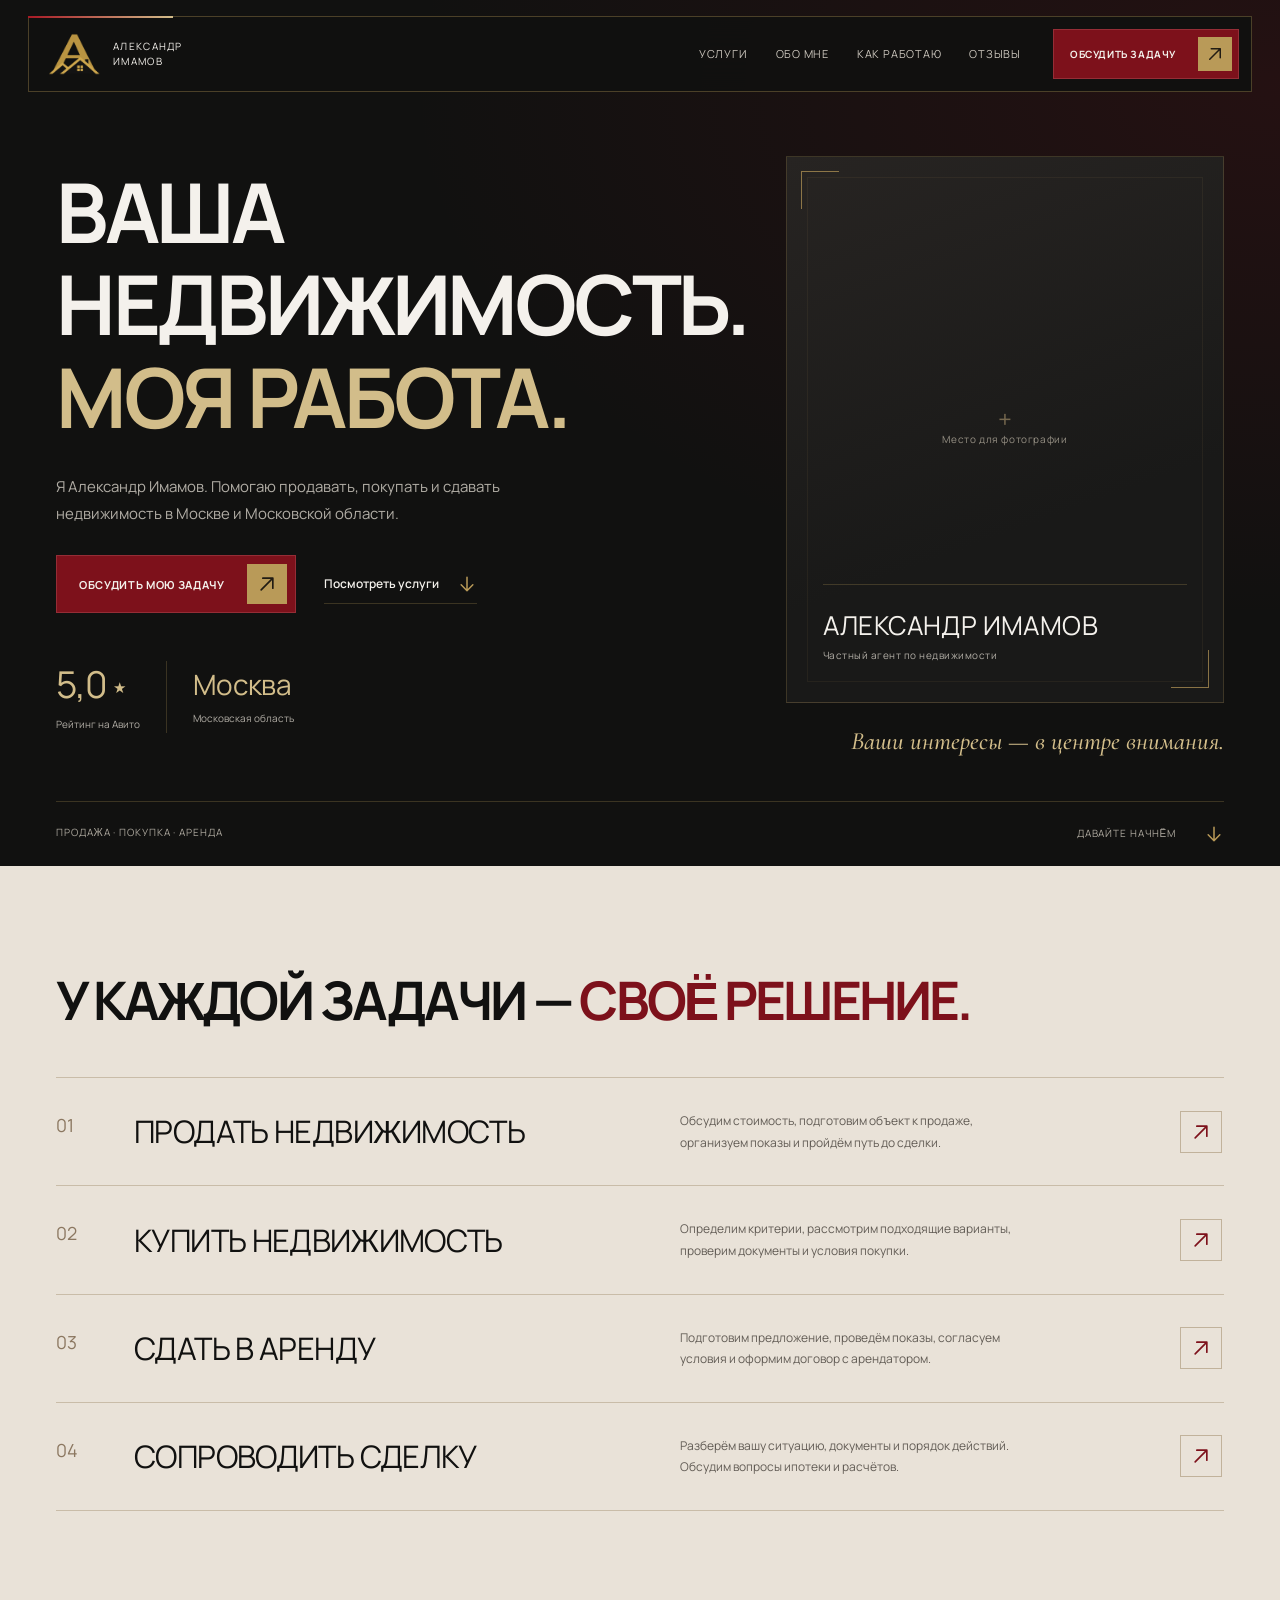
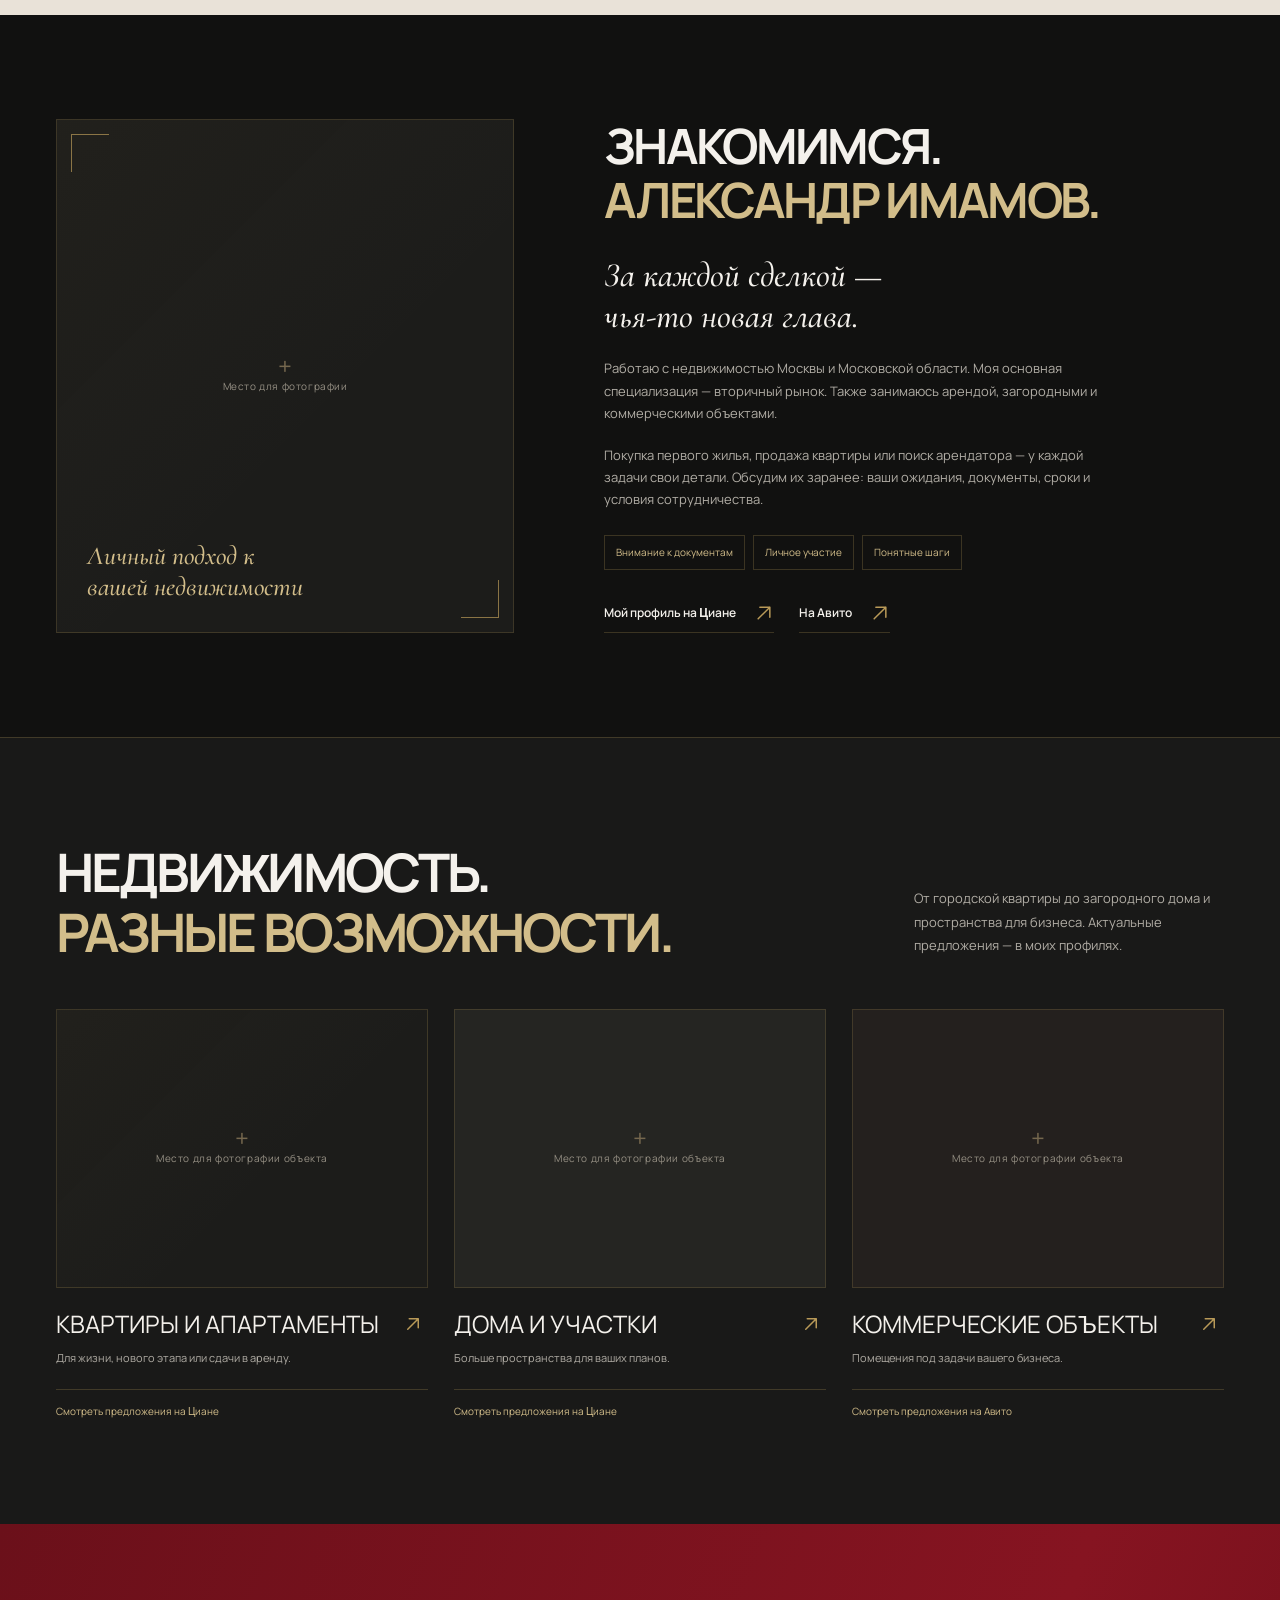
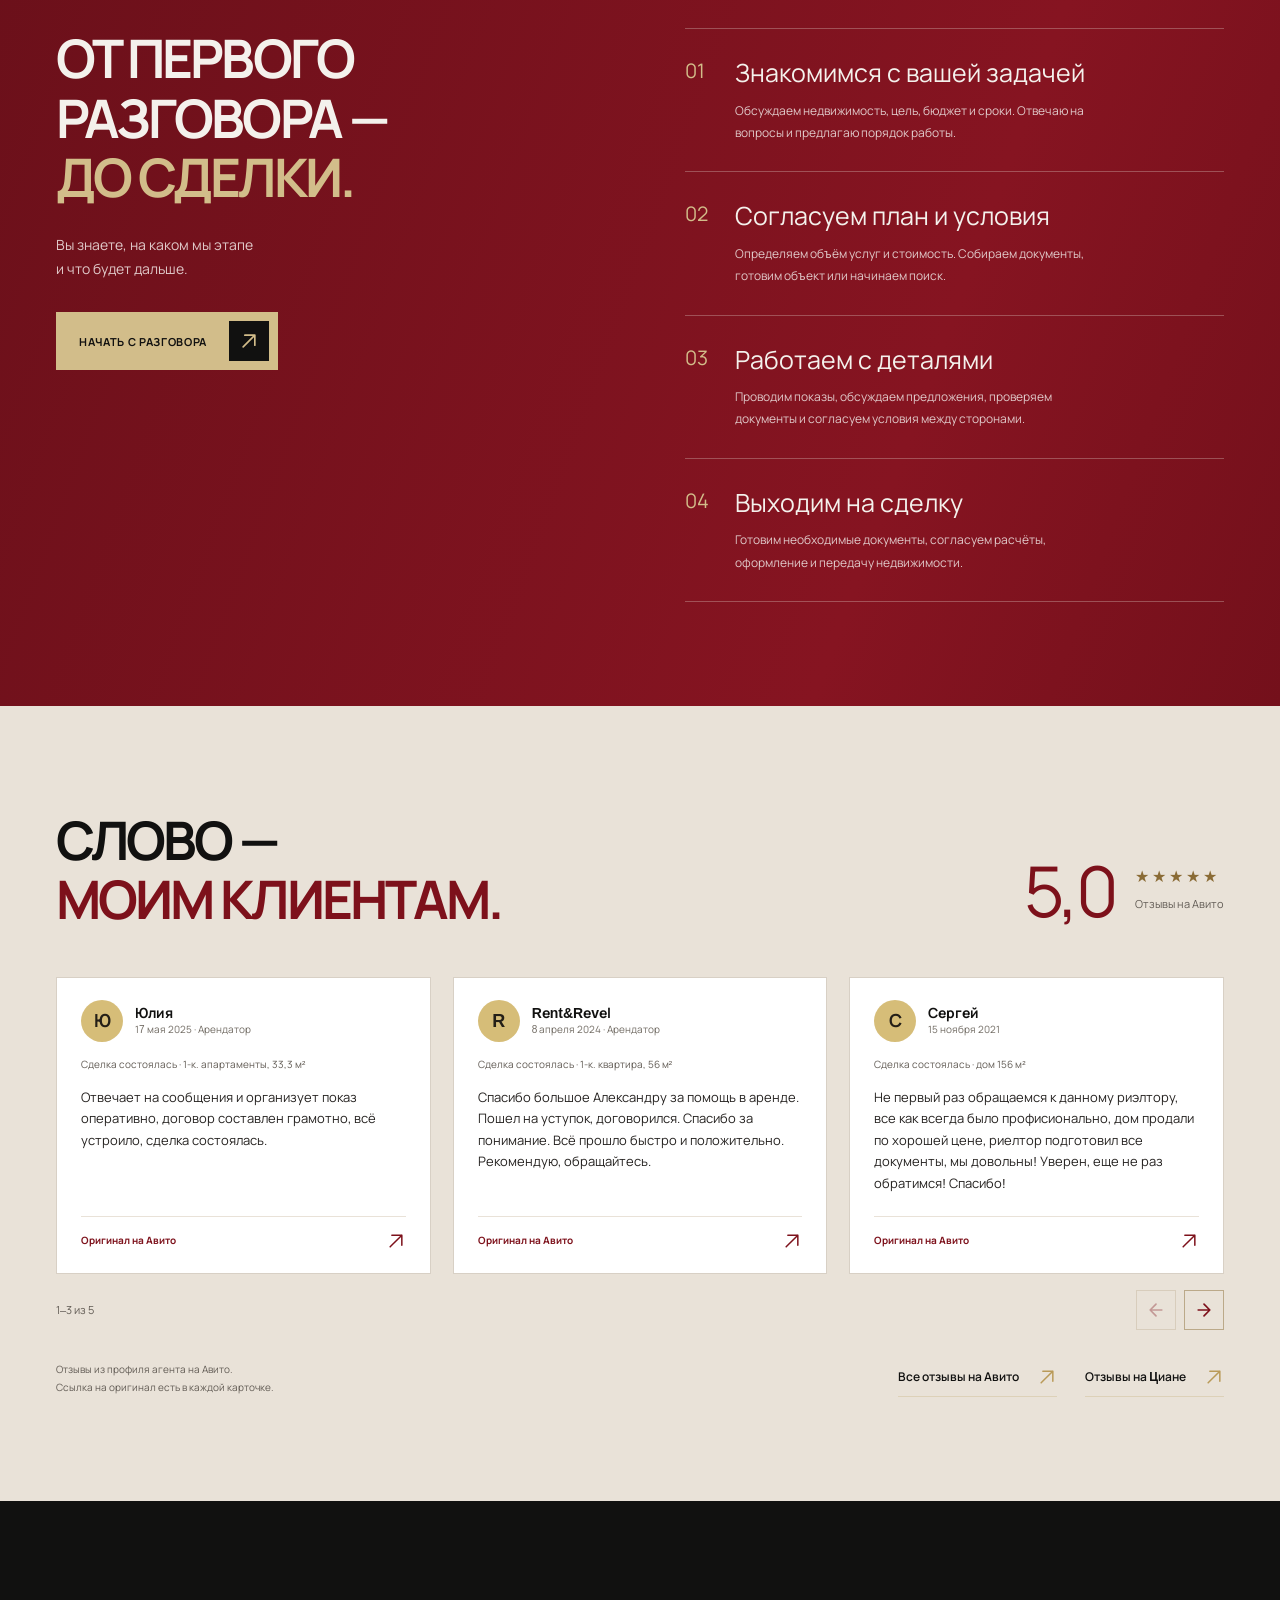
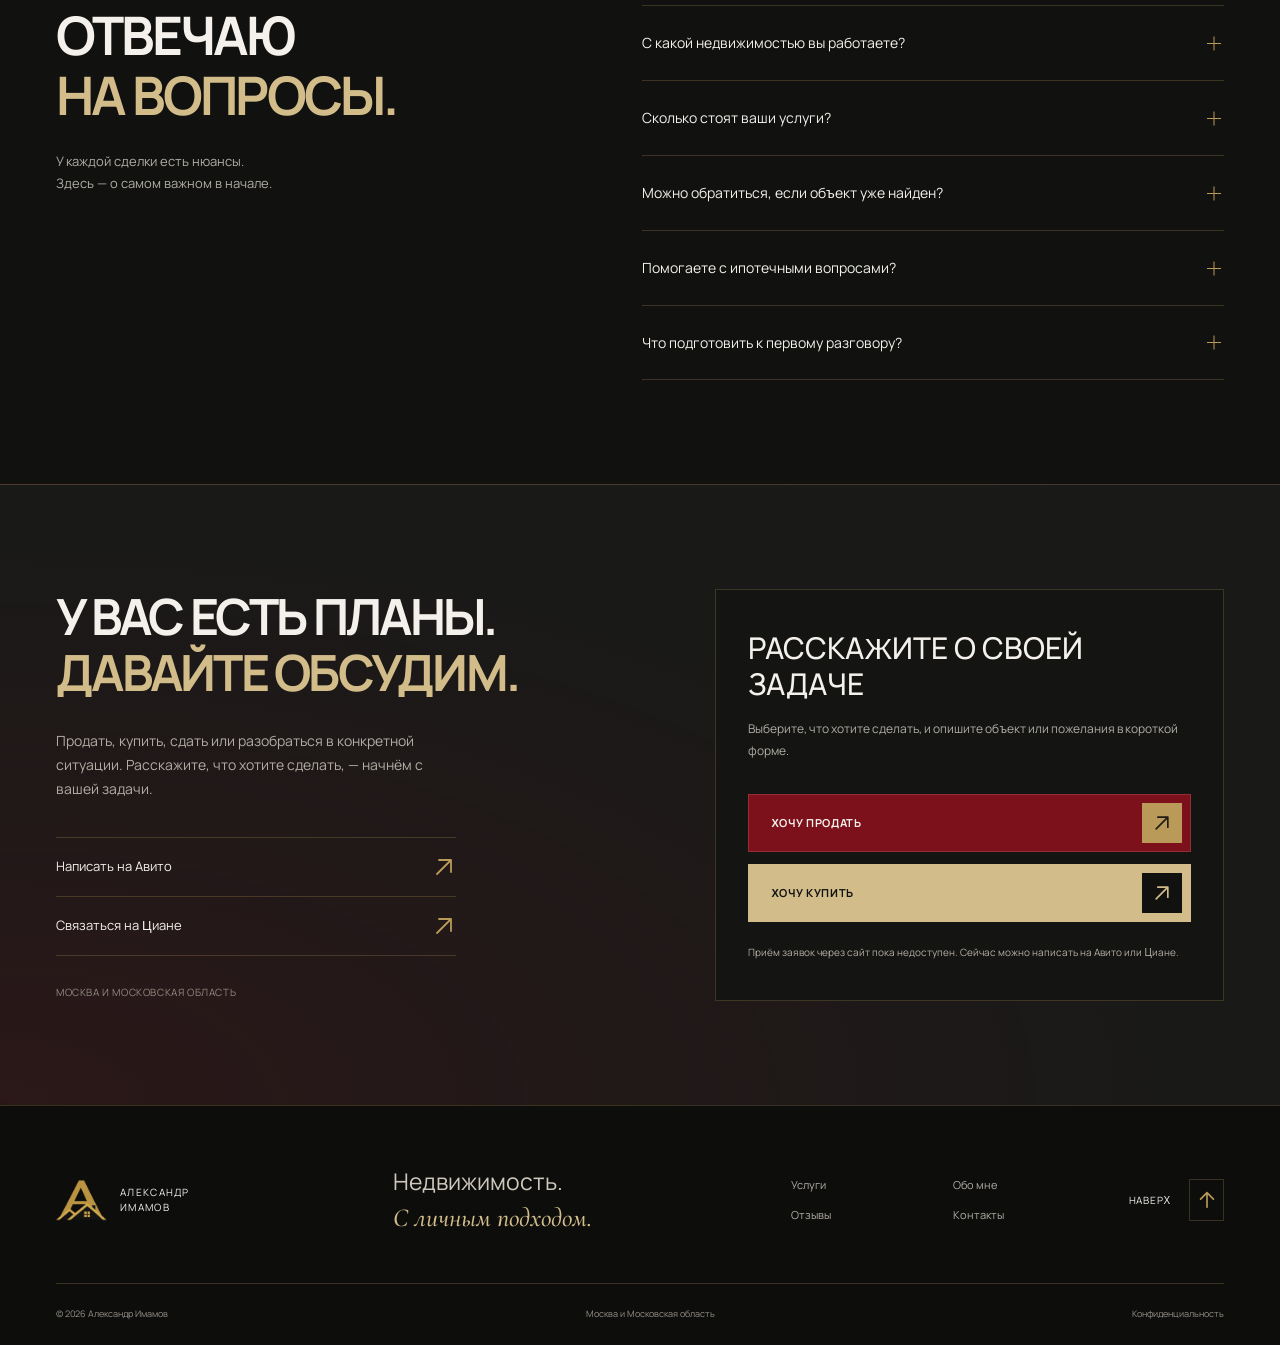
==== commit 4295a598: "Fix arrow icons and scroll progress" ====
--- a/index.html
+++ b/index.html
@@ -36,11 +36,11 @@
     <button class="menu-toggle" type="button" aria-expanded="false" aria-controls="mobile-nav" aria-label="Открыть меню"><span></span><span></span></button>
   </header>
   <nav class="mobile-nav" id="mobile-nav" aria-label="Мобильная навигация" hidden>
-    <a href="#services">Услуги <span aria-hidden="true">↗</span></a>
-    <a href="#about">Обо мне <span aria-hidden="true">↗</span></a>
-    <a href="#process">Как работаю <span aria-hidden="true">↗</span></a>
-    <a href="#reviews">Отзывы <span aria-hidden="true">↗</span></a>
-    <a href="#contact" data-dialog-open="task-dialog">Обсудить задачу <span aria-hidden="true">↗</span></a>
+    <a href="#services">Услуги <span aria-hidden="true"><svg class="icon-arrow" viewBox="0 0 24 24" fill="none" stroke="currentColor" stroke-width="1.8" stroke-linecap="round" stroke-linejoin="round" focusable="false"><path d="M5 19 19 5M7 5h12v12"/></svg></span></a>
+    <a href="#about">Обо мне <span aria-hidden="true"><svg class="icon-arrow" viewBox="0 0 24 24" fill="none" stroke="currentColor" stroke-width="1.8" stroke-linecap="round" stroke-linejoin="round" focusable="false"><path d="M5 19 19 5M7 5h12v12"/></svg></span></a>
+    <a href="#process">Как работаю <span aria-hidden="true"><svg class="icon-arrow" viewBox="0 0 24 24" fill="none" stroke="currentColor" stroke-width="1.8" stroke-linecap="round" stroke-linejoin="round" focusable="false"><path d="M5 19 19 5M7 5h12v12"/></svg></span></a>
+    <a href="#reviews">Отзывы <span aria-hidden="true"><svg class="icon-arrow" viewBox="0 0 24 24" fill="none" stroke="currentColor" stroke-width="1.8" stroke-linecap="round" stroke-linejoin="round" focusable="false"><path d="M5 19 19 5M7 5h12v12"/></svg></span></a>
+    <a href="#contact" data-dialog-open="task-dialog">Обсудить задачу <span aria-hidden="true"><svg class="icon-arrow" viewBox="0 0 24 24" fill="none" stroke="currentColor" stroke-width="1.8" stroke-linecap="round" stroke-linejoin="round" focusable="false"><path d="M5 19 19 5M7 5h12v12"/></svg></span></a>
   </nav>
 
   <main id="main">
@@ -51,7 +51,7 @@
           <p class="hero-description">Я Александр Имамов. Помогаю продавать, покупать и&nbsp;сдавать недвижимость в&nbsp;Москве и&nbsp;Московской области.</p>
           <div class="hero-actions">
             <a class="button" href="#contact" data-dialog-open="task-dialog"><span>Обсудить мою задачу</span><span class="button-arrow" aria-hidden="true"><svg viewBox="0 0 24 24" fill="none" stroke="currentColor" stroke-width="2" stroke-linecap="round" stroke-linejoin="round" focusable="false" aria-hidden="true"><path d="M5 19 19 5M7 5h12v12"/></svg></span></a>
-            <a class="text-link" href="#services">Посмотреть услуги <span aria-hidden="true">↓</span></a>
+            <a class="text-link" href="#services">Посмотреть услуги <span aria-hidden="true"><svg class="icon-arrow" viewBox="0 0 24 24" fill="none" stroke="currentColor" stroke-width="1.8" stroke-linecap="round" stroke-linejoin="round" focusable="false"><path d="M12 4v16m-7-7 7 7 7-7"/></svg></span></a>
           </div>
           <div class="hero-proof">
             <a href="#reviews" class="proof-item"><strong>5,0<span class="proof-star" aria-hidden="true">★</span></strong><span>Рейтинг на Авито</span></a>
@@ -68,7 +68,7 @@
           <p class="hero-signature">Ваши интересы — в центре внимания.</p>
         </div>
       </div>
-      <div class="hero-bottom container"><span>Продажа · Покупка · Аренда</span><a href="#services">Давайте начнём <span aria-hidden="true">↓</span></a></div>
+      <div class="hero-bottom container"><span>Продажа · Покупка · Аренда</span><a href="#services">Давайте начнём <span aria-hidden="true"><svg class="icon-arrow" viewBox="0 0 24 24" fill="none" stroke="currentColor" stroke-width="1.8" stroke-linecap="round" stroke-linejoin="round" focusable="false"><path d="M12 4v16m-7-7 7 7 7-7"/></svg></span></a></div>
     </section>
 
     <section class="section section-light services" id="services" aria-labelledby="services-title">
@@ -94,7 +94,7 @@
           <p>Работаю с недвижимостью Москвы и Московской области. Моя основная специализация — вторичный рынок. Также занимаюсь арендой, загородными и коммерческими объектами.</p>
           <p>Покупка первого жилья, продажа квартиры или поиск арендатора — у каждой задачи свои детали. Обсудим их заранее: ваши ожидания, документы, сроки и условия сотрудничества.</p>
           <div class="about-principles"><span>Внимание к документам</span><span>Личное участие</span><span>Понятные шаги</span></div>
-          <div class="about-links"><a class="text-link" href="https://www.cian.ru/agents/54034442/" target="_blank" rel="noopener noreferrer">Мой профиль на Циане <span aria-hidden="true">↗</span></a><a class="text-link" href="https://www.avito.ru/brands/i16598349/all/nedvizhimost?src=sharing&amp;sellerId=8bd6395f97cbc61c9940ce1d78818bae" target="_blank" rel="noopener noreferrer">На Авито <span aria-hidden="true">↗</span></a></div>
+          <div class="about-links"><a class="text-link" href="https://www.cian.ru/agents/54034442/" target="_blank" rel="noopener noreferrer">Мой профиль на Циане <span aria-hidden="true"><svg class="icon-arrow" viewBox="0 0 24 24" fill="none" stroke="currentColor" stroke-width="1.8" stroke-linecap="round" stroke-linejoin="round" focusable="false"><path d="M5 19 19 5M7 5h12v12"/></svg></span></a><a class="text-link" href="https://www.avito.ru/brands/i16598349/all/nedvizhimost?src=sharing&amp;sellerId=8bd6395f97cbc61c9940ce1d78818bae" target="_blank" rel="noopener noreferrer">На Авито <span aria-hidden="true"><svg class="icon-arrow" viewBox="0 0 24 24" fill="none" stroke="currentColor" stroke-width="1.8" stroke-linecap="round" stroke-linejoin="round" focusable="false"><path d="M5 19 19 5M7 5h12v12"/></svg></span></a></div>
         </div>
       </div>
     </section>
@@ -130,35 +130,35 @@
             <div class="review-author"><span class="review-avatar" aria-hidden="true">Ю</span><div><strong>Юлия</strong><span>17 мая 2025 · Арендатор</span></div></div>
             <p class="review-stage">Сделка состоялась · 1-к. апартаменты, 33,3 м²</p>
             <blockquote>Отвечает на сообщения и организует показ оперативно, договор составлен грамотно, всё устроило, сделка состоялась.</blockquote>
-            <a class="review-source" href="https://www.avito.ru/brands/i16598349/all/nedvizhimost?src=sharing&amp;sellerId=8bd6395f97cbc61c9940ce1d78818bae#:~:text=Отвечает%20на%20сообщения%20и%20организует%20показ%20оперативно" target="_blank" rel="noopener noreferrer"><span>Оригинал на Авито</span><span aria-hidden="true">↗</span></a>
+            <a class="review-source" href="https://www.avito.ru/brands/i16598349/all/nedvizhimost?src=sharing&amp;sellerId=8bd6395f97cbc61c9940ce1d78818bae#:~:text=Отвечает%20на%20сообщения%20и%20организует%20показ%20оперативно" target="_blank" rel="noopener noreferrer"><span>Оригинал на Авито</span><span aria-hidden="true"><svg class="icon-arrow" viewBox="0 0 24 24" fill="none" stroke="currentColor" stroke-width="1.8" stroke-linecap="round" stroke-linejoin="round" focusable="false"><path d="M5 19 19 5M7 5h12v12"/></svg></span></a>
           </article>
           <article class="review-card">
             <div class="review-author"><span class="review-avatar" aria-hidden="true">R</span><div><strong>Rent&amp;Revel</strong><span>8 апреля 2024 · Арендатор</span></div></div>
             <p class="review-stage">Сделка состоялась · 1-к. квартира, 56 м²</p>
             <blockquote>Спасибо большое Александру за помощь в аренде. Пошел на уступок, договорился. Спасибо за понимание. Всё прошло быстро и положительно. Рекомендую, обращайтесь.</blockquote>
-            <a class="review-source" href="https://www.avito.ru/brands/i16598349/all/nedvizhimost?src=sharing&amp;sellerId=8bd6395f97cbc61c9940ce1d78818bae#:~:text=Спасибо%20большое%20Александру%20за%20помощь%20в%20аренде" target="_blank" rel="noopener noreferrer"><span>Оригинал на Авито</span><span aria-hidden="true">↗</span></a>
+            <a class="review-source" href="https://www.avito.ru/brands/i16598349/all/nedvizhimost?src=sharing&amp;sellerId=8bd6395f97cbc61c9940ce1d78818bae#:~:text=Спасибо%20большое%20Александру%20за%20помощь%20в%20аренде" target="_blank" rel="noopener noreferrer"><span>Оригинал на Авито</span><span aria-hidden="true"><svg class="icon-arrow" viewBox="0 0 24 24" fill="none" stroke="currentColor" stroke-width="1.8" stroke-linecap="round" stroke-linejoin="round" focusable="false"><path d="M5 19 19 5M7 5h12v12"/></svg></span></a>
           </article>
           <article class="review-card">
             <div class="review-author"><span class="review-avatar" aria-hidden="true">С</span><div><strong>Сергей</strong><span>15 ноября 2021</span></div></div>
             <p class="review-stage">Сделка состоялась · дом 156 м²</p>
             <blockquote>Не первый раз обращаемся к данному риэлтору, все как всегда было профисионально, дом продали по хорошей цене, риелтор подготовил все документы, мы довольны! Уверен, еще не раз обратимся! Спасибо!</blockquote>
-            <a class="review-source" href="https://www.avito.ru/brands/i16598349/all/nedvizhimost?src=sharing&amp;sellerId=8bd6395f97cbc61c9940ce1d78818bae#:~:text=Не%20первый%20раз%20обращаемся%20к%20данному%20риэлтору" target="_blank" rel="noopener noreferrer"><span>Оригинал на Авито</span><span aria-hidden="true">↗</span></a>
+            <a class="review-source" href="https://www.avito.ru/brands/i16598349/all/nedvizhimost?src=sharing&amp;sellerId=8bd6395f97cbc61c9940ce1d78818bae#:~:text=Не%20первый%20раз%20обращаемся%20к%20данному%20риэлтору" target="_blank" rel="noopener noreferrer"><span>Оригинал на Авито</span><span aria-hidden="true"><svg class="icon-arrow" viewBox="0 0 24 24" fill="none" stroke="currentColor" stroke-width="1.8" stroke-linecap="round" stroke-linejoin="round" focusable="false"><path d="M5 19 19 5M7 5h12v12"/></svg></span></a>
           </article>
           <article class="review-card">
             <div class="review-author"><span class="review-avatar" aria-hidden="true">С</span><div><strong>Светлана</strong><span>29 июня 2021</span></div></div>
             <p class="review-stage">Сделка состоялась · 2-к. квартира, 70,9 м²</p>
             <blockquote>Александр- профессионал своего дела! Нет вопросов в которых он бы не разбирался, работает на опережение! Буду рекомендовать Александра всем своим друзьям и знакомым! Ещё раз огромное спасибо, Александр!</blockquote>
-            <a class="review-source" href="https://www.avito.ru/brands/i16598349/all/nedvizhimost?src=sharing&amp;sellerId=8bd6395f97cbc61c9940ce1d78818bae#:~:text=Александр-%20профессионал%20своего%20дела" target="_blank" rel="noopener noreferrer"><span>Оригинал на Авито</span><span aria-hidden="true">↗</span></a>
+            <a class="review-source" href="https://www.avito.ru/brands/i16598349/all/nedvizhimost?src=sharing&amp;sellerId=8bd6395f97cbc61c9940ce1d78818bae#:~:text=Александр-%20профессионал%20своего%20дела" target="_blank" rel="noopener noreferrer"><span>Оригинал на Авито</span><span aria-hidden="true"><svg class="icon-arrow" viewBox="0 0 24 24" fill="none" stroke="currentColor" stroke-width="1.8" stroke-linecap="round" stroke-linejoin="round" focusable="false"><path d="M5 19 19 5M7 5h12v12"/></svg></span></a>
           </article>
           <article class="review-card">
             <div class="review-author"><span class="review-avatar" aria-hidden="true">A</span><div><strong>Anna Waltz</strong><span>12 июня 2021</span></div></div>
             <p class="review-stage">Сделка состоялась · 1-к. квартира, 39 м²</p>
             <blockquote>Отличный специалист и профессионал своего дела. Быстро нашёл покупателя и качественно провел сделку. Нам как продавцу ни о чем не пришлось беспокоиться. Рады, что обратились к Александру !</blockquote>
-            <a class="review-source" href="https://www.avito.ru/brands/i16598349/all/nedvizhimost?src=sharing&amp;sellerId=8bd6395f97cbc61c9940ce1d78818bae#:~:text=Отличный%20специалист%20и%20профессионал%20своего%20дела" target="_blank" rel="noopener noreferrer"><span>Оригинал на Авито</span><span aria-hidden="true">↗</span></a>
+            <a class="review-source" href="https://www.avito.ru/brands/i16598349/all/nedvizhimost?src=sharing&amp;sellerId=8bd6395f97cbc61c9940ce1d78818bae#:~:text=Отличный%20специалист%20и%20профессионал%20своего%20дела" target="_blank" rel="noopener noreferrer"><span>Оригинал на Авито</span><span aria-hidden="true"><svg class="icon-arrow" viewBox="0 0 24 24" fill="none" stroke="currentColor" stroke-width="1.8" stroke-linecap="round" stroke-linejoin="round" focusable="false"><path d="M5 19 19 5M7 5h12v12"/></svg></span></a>
           </article>
         </div>
         <div class="review-controls" hidden><span class="review-count" aria-live="polite"></span><button class="review-arrow" type="button" data-review-prev aria-label="Предыдущий отзыв" aria-controls="review-track"><svg viewBox="0 0 24 24" fill="none" stroke="currentColor" stroke-width="2" stroke-linecap="round" stroke-linejoin="round" focusable="false" aria-hidden="true"><path d="M19 12H5m7-7-7 7 7 7"/></svg></button><button class="review-arrow" type="button" data-review-next aria-label="Следующий отзыв" aria-controls="review-track"><svg viewBox="0 0 24 24" fill="none" stroke="currentColor" stroke-width="2" stroke-linecap="round" stroke-linejoin="round" focusable="false" aria-hidden="true"><path d="M5 12h14m-7-7 7 7-7 7"/></svg></button></div>
-        <div class="reviews-bottom"><p>Отзывы из профиля агента на Авито.<br>Ссылка на оригинал есть в каждой карточке.</p><div class="reviews-links"><a class="text-link" href="https://www.avito.ru/brands/i16598349/all/nedvizhimost?src=sharing&amp;sellerId=8bd6395f97cbc61c9940ce1d78818bae" target="_blank" rel="noopener noreferrer">Все отзывы на Авито <span aria-hidden="true">↗</span></a><a class="text-link" href="https://www.cian.ru/agents/54034442/" target="_blank" rel="noopener noreferrer">Отзывы на Циане <span aria-hidden="true">↗</span></a></div></div>
+        <div class="reviews-bottom"><p>Отзывы из профиля агента на Авито.<br>Ссылка на оригинал есть в каждой карточке.</p><div class="reviews-links"><a class="text-link" href="https://www.avito.ru/brands/i16598349/all/nedvizhimost?src=sharing&amp;sellerId=8bd6395f97cbc61c9940ce1d78818bae" target="_blank" rel="noopener noreferrer">Все отзывы на Авито <span aria-hidden="true"><svg class="icon-arrow" viewBox="0 0 24 24" fill="none" stroke="currentColor" stroke-width="1.8" stroke-linecap="round" stroke-linejoin="round" focusable="false"><path d="M5 19 19 5M7 5h12v12"/></svg></span></a><a class="text-link" href="https://www.cian.ru/agents/54034442/" target="_blank" rel="noopener noreferrer">Отзывы на Циане <span aria-hidden="true"><svg class="icon-arrow" viewBox="0 0 24 24" fill="none" stroke="currentColor" stroke-width="1.8" stroke-linecap="round" stroke-linejoin="round" focusable="false"><path d="M5 19 19 5M7 5h12v12"/></svg></span></a></div></div>
       </div>
     </section>
 
@@ -176,7 +176,7 @@
 
     <section class="section contact" id="contact" aria-labelledby="contact-title">
       <div class="container contact-grid">
-        <div class="contact-content"><h2 id="contact-title">У ВАС ЕСТЬ ПЛАНЫ.<br><span class="gold-text">ДАВАЙТЕ ОБСУДИМ.</span></h2><p>Продать, купить, сдать или разобраться в конкретной ситуации. Расскажите, что хотите сделать, — начнём с вашей задачи.</p><div class="contact-platforms"><a href="https://www.avito.ru/brands/i16598349/all/nedvizhimost?src=sharing&amp;sellerId=8bd6395f97cbc61c9940ce1d78818bae" target="_blank" rel="noopener noreferrer"><span>Написать на Авито</span><span aria-hidden="true">↗</span></a><a href="https://www.cian.ru/agents/54034442/" target="_blank" rel="noopener noreferrer"><span>Связаться на Циане</span><span aria-hidden="true">↗</span></a></div><p class="contact-location">Москва и Московская область</p></div>
+        <div class="contact-content"><h2 id="contact-title">У ВАС ЕСТЬ ПЛАНЫ.<br><span class="gold-text">ДАВАЙТЕ ОБСУДИМ.</span></h2><p>Продать, купить, сдать или разобраться в конкретной ситуации. Расскажите, что хотите сделать, — начнём с вашей задачи.</p><div class="contact-platforms"><a href="https://www.avito.ru/brands/i16598349/all/nedvizhimost?src=sharing&amp;sellerId=8bd6395f97cbc61c9940ce1d78818bae" target="_blank" rel="noopener noreferrer"><span>Написать на Авито</span><span aria-hidden="true"><svg class="icon-arrow" viewBox="0 0 24 24" fill="none" stroke="currentColor" stroke-width="1.8" stroke-linecap="round" stroke-linejoin="round" focusable="false"><path d="M5 19 19 5M7 5h12v12"/></svg></span></a><a href="https://www.cian.ru/agents/54034442/" target="_blank" rel="noopener noreferrer"><span>Связаться на Циане</span><span aria-hidden="true"><svg class="icon-arrow" viewBox="0 0 24 24" fill="none" stroke="currentColor" stroke-width="1.8" stroke-linecap="round" stroke-linejoin="round" focusable="false"><path d="M5 19 19 5M7 5h12v12"/></svg></span></a></div><p class="contact-location">Москва и Московская область</p></div>
         <div class="contact-form contact-options">
           <h3>Расскажите о своей задаче</h3>
           <p>Выберите, что хотите сделать, и опишите объект или пожелания в короткой форме.</p>
@@ -232,6 +232,6 @@
     </form>
   </dialog>
 
-  <footer class="site-footer"><div class="container"><div class="footer-main"><a class="brand" href="#top"><img class="brand-logo" src="assets/images/logo.png" alt="" width="52" height="52"><span class="brand-name">Александр<br>Имамов</span></a><p>Недвижимость.<br><em>С личным подходом.</em></p><nav aria-label="Навигация в подвале"><a href="#services">Услуги</a><a href="#about">Обо мне</a><a href="#reviews">Отзывы</a><a href="#contact">Контакты</a></nav><a class="back-top" href="#top">Наверх <span aria-hidden="true">↑</span></a></div><div class="footer-bottom"><span>© <span data-year>2026</span> Александр Имамов</span><span>Москва и Московская область</span><a href="privacy.html">Конфиденциальность</a></div></div></footer>
+  <footer class="site-footer"><div class="container"><div class="footer-main"><a class="brand" href="#top"><img class="brand-logo" src="assets/images/logo.png" alt="" width="52" height="52"><span class="brand-name">Александр<br>Имамов</span></a><p>Недвижимость.<br><em>С личным подходом.</em></p><nav aria-label="Навигация в подвале"><a href="#services">Услуги</a><a href="#about">Обо мне</a><a href="#reviews">Отзывы</a><a href="#contact">Контакты</a></nav><a class="back-top" href="#top">Наверх <span aria-hidden="true"><svg class="icon-arrow" viewBox="0 0 24 24" fill="none" stroke="currentColor" stroke-width="1.8" stroke-linecap="round" stroke-linejoin="round" focusable="false"><path d="M12 20V4m-7 7 7-7 7 7"/></svg></span></a></div><div class="footer-bottom"><span>© <span data-year>2026</span> Александр Имамов</span><span>Москва и Московская область</span><a href="privacy.html">Конфиденциальность</a></div></div></footer>
 </body>
 </html>
--- a/assets/css/main.css
+++ b/assets/css/main.css
@@ -29,7 +29,7 @@
 .skip-link{position:fixed;top:12px;left:20px;z-index:200;padding:10px 18px;background:var(--gold);color:var(--black);transform:translateY(-160%)}
 .skip-link:focus{transform:translateY(0)}
 .site-header{position:fixed;top:16px;left:28px;right:28px;z-index:100;height:76px;display:flex;align-items:center;gap:32px;padding:10px 12px 10px 20px;border:1px solid rgba(185,154,88,.35);background:rgba(17,17,16,.96);backdrop-filter:blur(16px)}
-.site-header::before{content:'';position:absolute;top:-1px;left:-1px;width:145px;height:2px;background:linear-gradient(90deg,var(--red-bright),var(--gold-light))}
+.site-header::before{content:'';position:absolute;top:-1px;left:-1px;width:var(--scroll-progress,145px);height:2px;background:linear-gradient(90deg,var(--red-bright),var(--gold-light));pointer-events:none}
 .brand{display:inline-flex;gap:12px;align-items:center;flex-shrink:0}
 .brand-logo{display:block;width:52px;height:52px;flex-shrink:0;object-fit:cover;object-position:center}
 .brand-name{text-transform:uppercase;font-size:10px;line-height:1.5;letter-spacing:.13em;color:var(--paper)}
@@ -49,6 +49,7 @@
 .button-gold:hover{background:var(--paper);border-color:var(--paper)}
 .text-link{display:inline-flex;align-items:center;gap:18px;font-size:12px;font-weight:600;padding:9px 0;border-bottom:1px solid var(--line);transition:border-color .2s,color .2s}
 .text-link span{font-size:20px;font-weight:400;color:var(--gold)}
+.icon-arrow{display:block;width:1em;height:1em}
 .text-link:hover{color:var(--gold);border-color:var(--gold)}
 .section-light .text-link:hover{color:var(--red);border-color:var(--red)}
 .menu-toggle{display:none;width:44px;height:44px;border:0;background:none;position:relative}
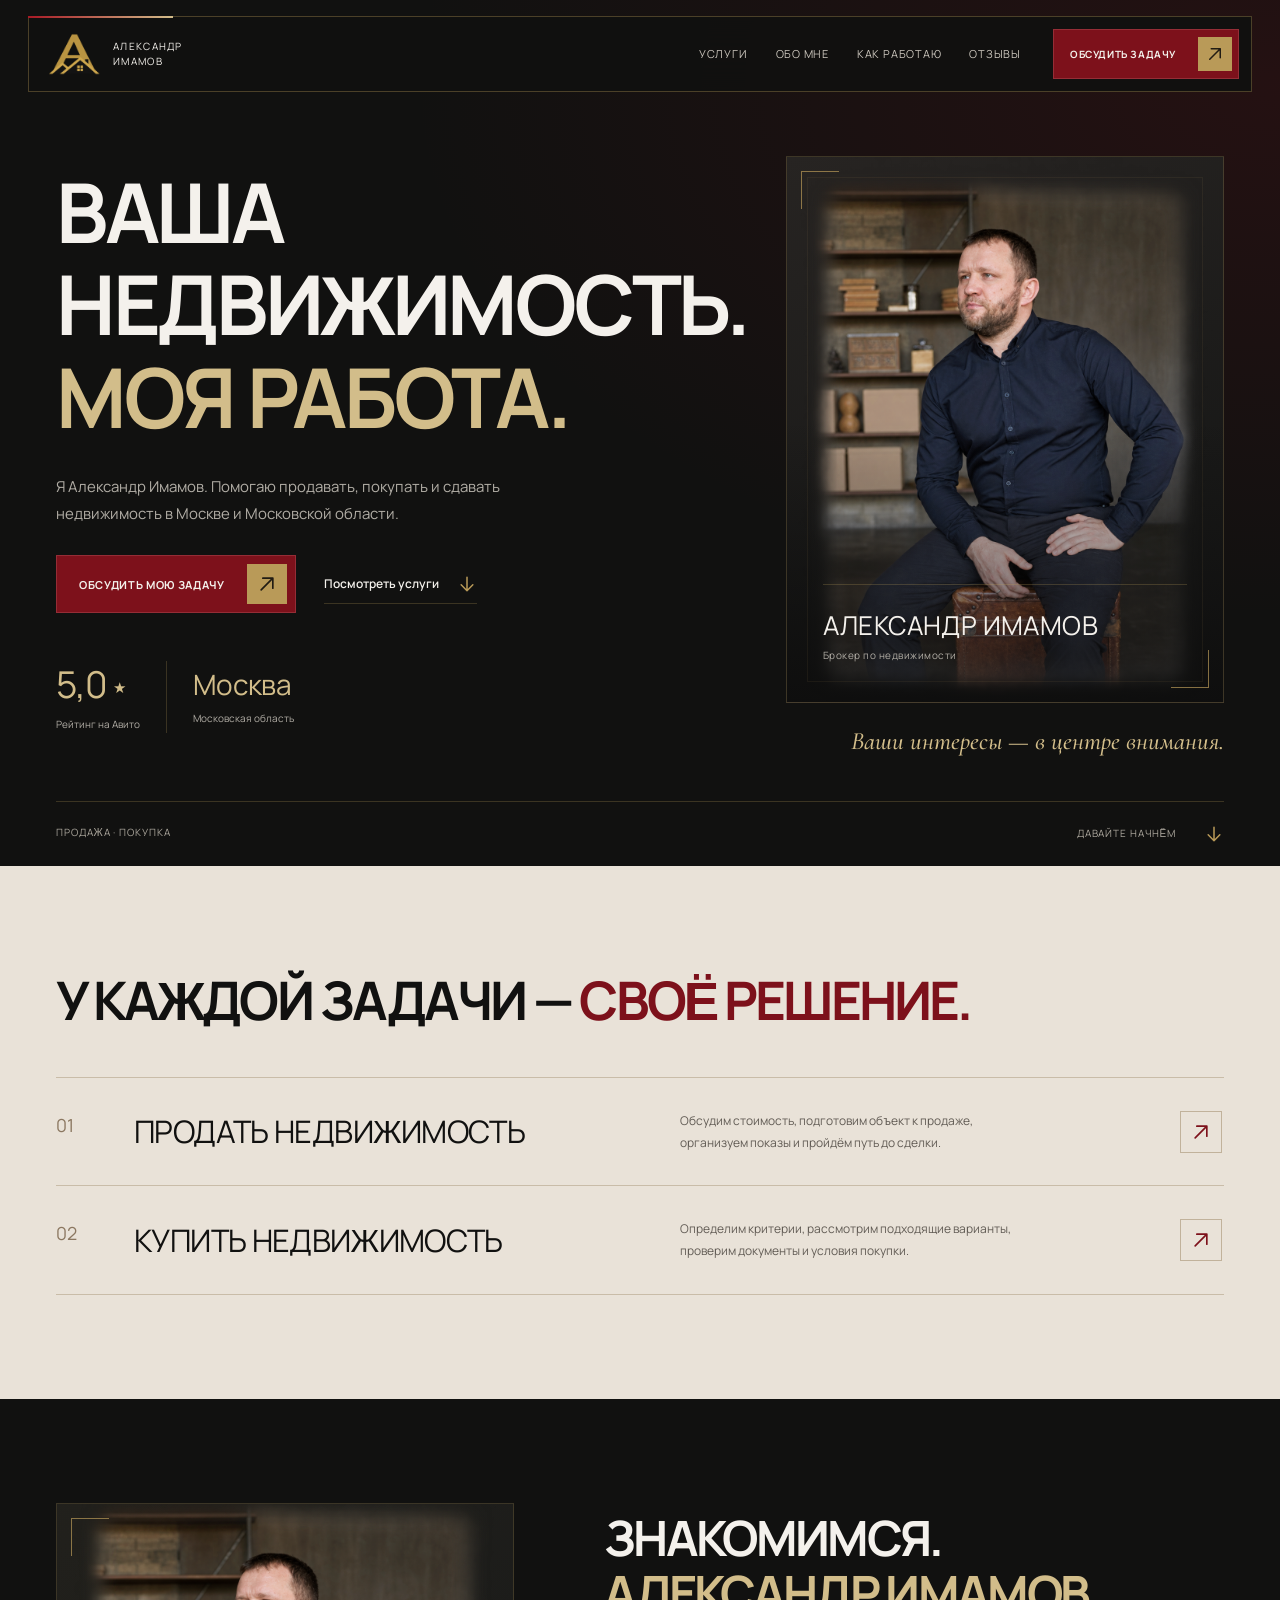
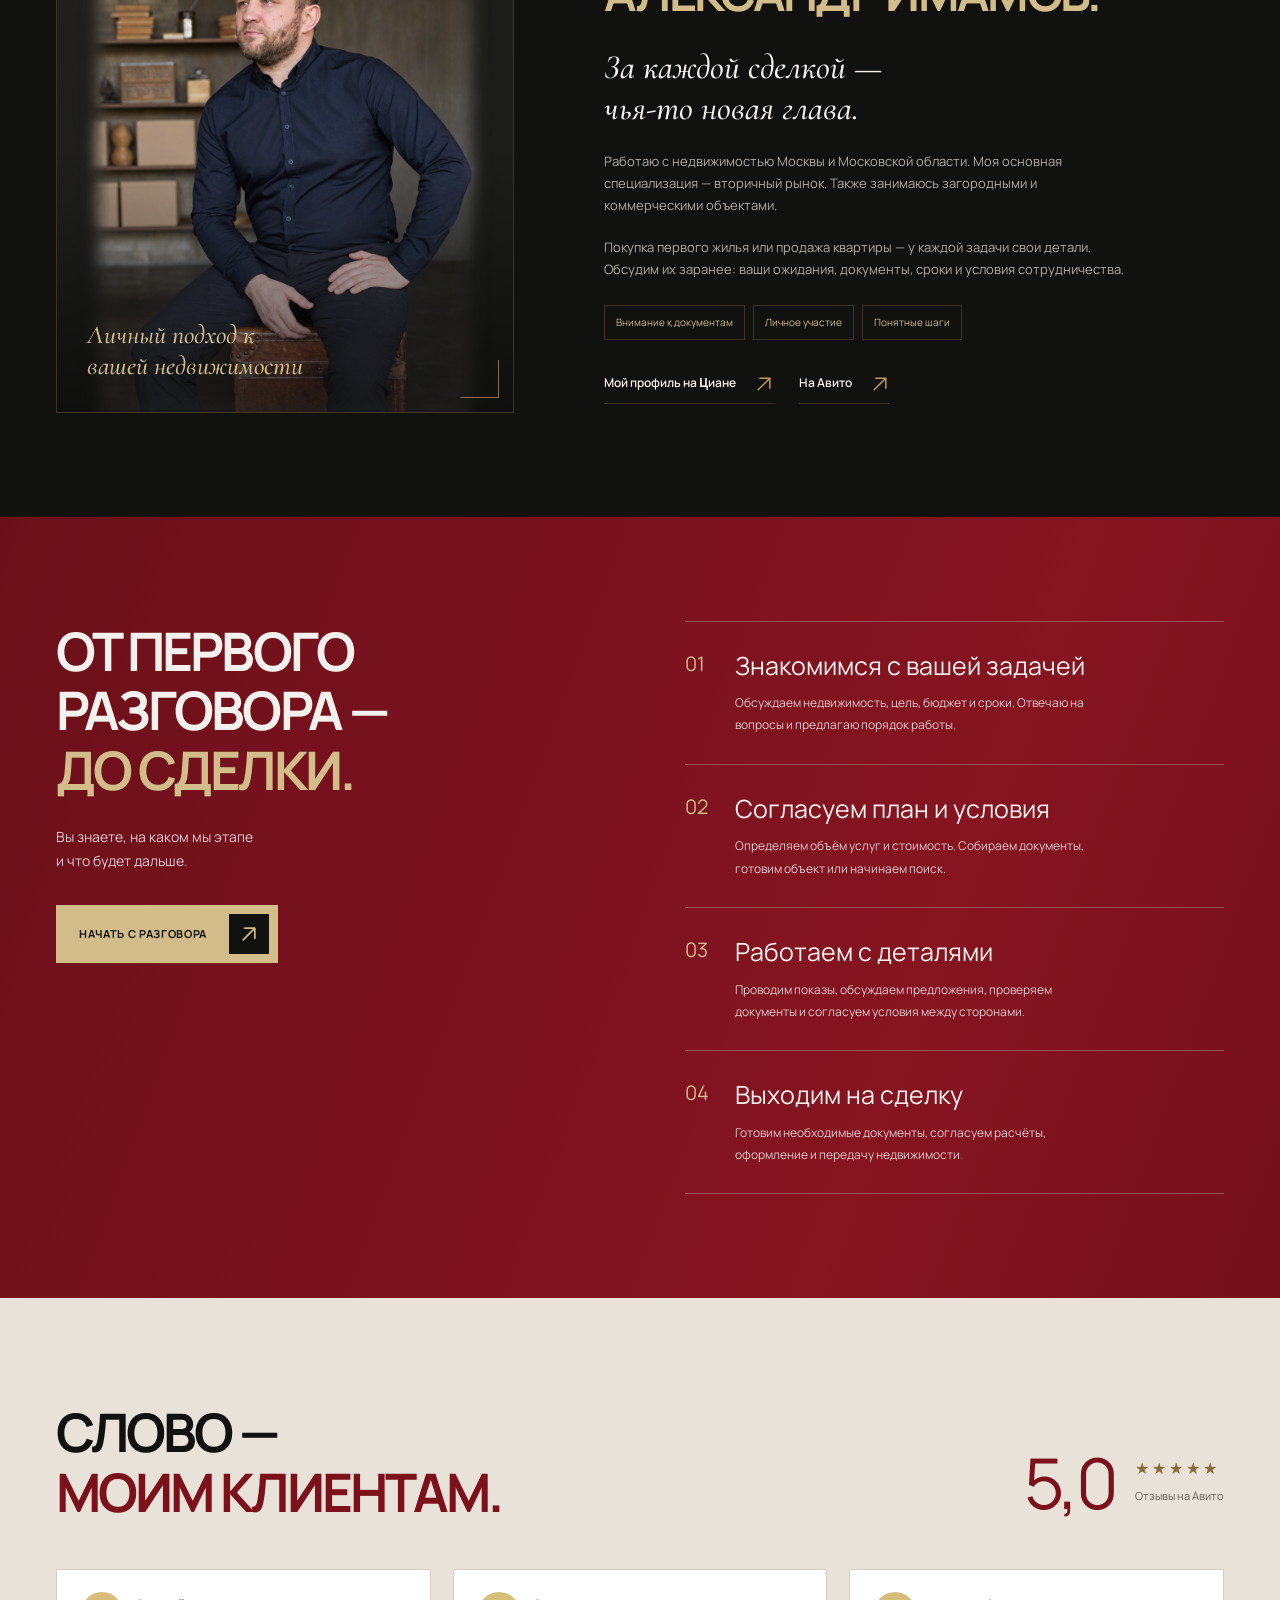
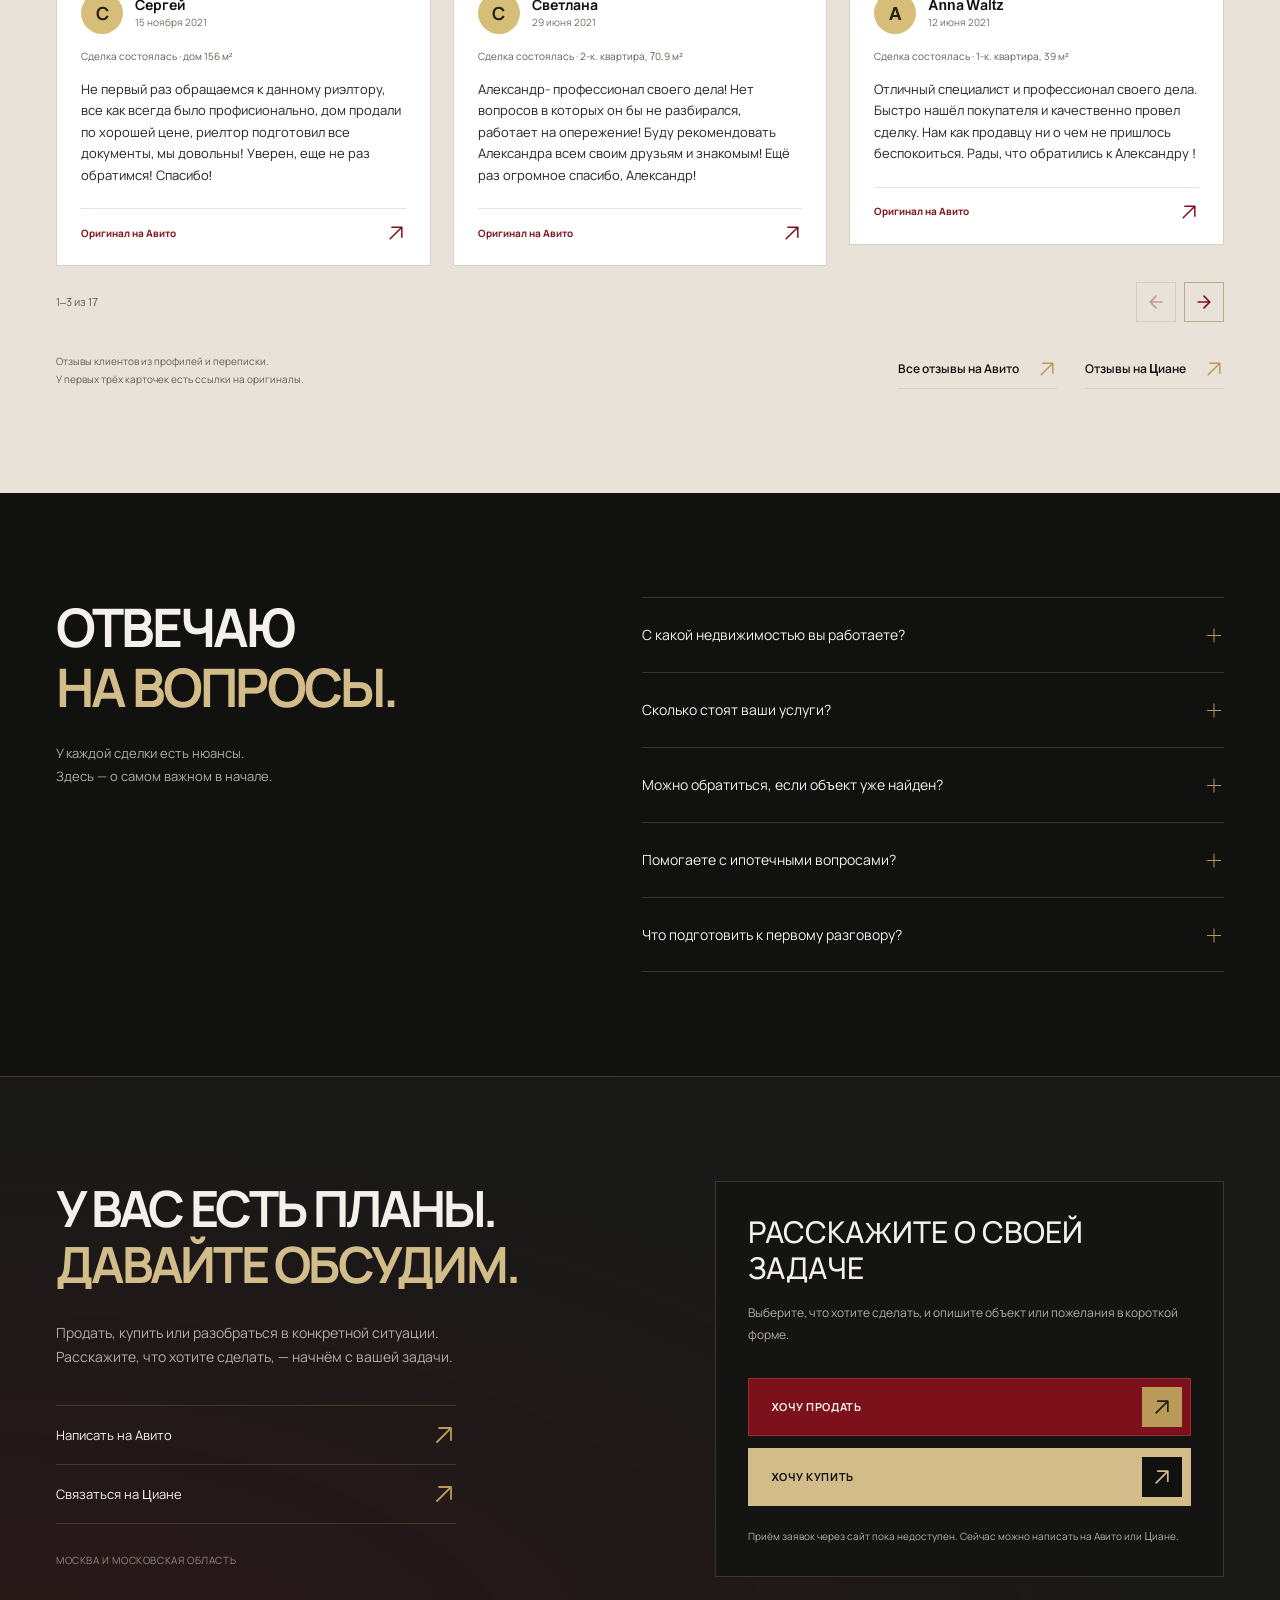
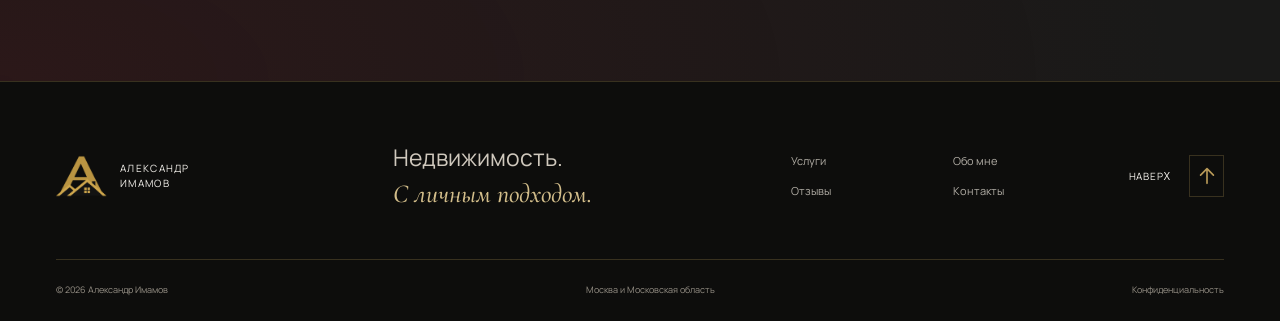
==== commit fc3ea0e0: "photo" ====
--- a/index.html
+++ b/index.html
@@ -4,12 +4,12 @@
   <meta charset="utf-8">
   <meta name="viewport" content="width=device-width, initial-scale=1">
   <meta name="theme-color" content="#111110">
-  <title>Александр Имамов — агент по недвижимости в Москве и области</title>
-  <meta name="description" content="Продажа, покупка и аренда недвижимости в Москве и Московской области. Александр Имамов — частный агент. Личное сопровождение, внимание к документам и вашим задачам.">
+  <title>Александр Имамов — брокер по недвижимости в Москве и области</title>
+  <meta name="description" content="Продажа и покупка недвижимости в Москве и Московской области. Александр Имамов — брокер по недвижимости. Личное сопровождение, внимание к документам и вашим задачам.">
   <meta property="og:type" content="website">
   <meta property="og:locale" content="ru_RU">
   <meta property="og:title" content="Александр Имамов — недвижимость с личным подходом">
-  <meta property="og:description" content="Продажа, покупка и аренда недвижимости в Москве и Московской области.">
+  <meta property="og:description" content="Продажа и покупка недвижимости в Москве и Московской области.">
   <link rel="icon" href="favicon.ico" type="image/x-icon">
   <link rel="icon" href="assets/icons/favicon-32.png" type="image/png" sizes="32x32">
   <link rel="icon" href="assets/icons/favicon-16.png" type="image/png" sizes="16x16">
@@ -59,16 +59,15 @@
           </div>
         </div>
         <div class="hero-visual">
-          <!-- Replace the reserved area with a portrait when photography is supplied. -->
-          <div class="image-space portrait-space" data-image-slot="hero-portrait" role="img" aria-label="Место для портретной фотографии Александра Имамова">
+          <div class="image-space portrait-space" data-image-slot="hero-portrait">
+            <img class="portrait-image" src="assets/images/aleksandr-portrait.png" alt="Александр Имамов в интерьере" width="1122" height="1402" fetchpriority="high">
             <span class="frame-corner corner-tl" aria-hidden="true"></span><span class="frame-corner corner-br" aria-hidden="true"></span>
-            <span class="placeholder-label">Место для фотографии</span>
-            <div class="portrait-caption"><span>Александр Имамов</span><span>Частный агент по недвижимости</span></div>
+            <div class="portrait-caption"><span>Александр Имамов</span><span>Брокер по недвижимости</span></div>
           </div>
           <p class="hero-signature">Ваши интересы — в центре внимания.</p>
         </div>
       </div>
-      <div class="hero-bottom container"><span>Продажа · Покупка · Аренда</span><a href="#services">Давайте начнём <span aria-hidden="true"><svg class="icon-arrow" viewBox="0 0 24 24" fill="none" stroke="currentColor" stroke-width="1.8" stroke-linecap="round" stroke-linejoin="round" focusable="false"><path d="M12 4v16m-7-7 7 7 7-7"/></svg></span></a></div>
+      <div class="hero-bottom container"><span>Продажа · Покупка</span><a href="#services">Давайте начнём <span aria-hidden="true"><svg class="icon-arrow" viewBox="0 0 24 24" fill="none" stroke="currentColor" stroke-width="1.8" stroke-linecap="round" stroke-linejoin="round" focusable="false"><path d="M12 4v16m-7-7 7 7 7-7"/></svg></span></a></div>
     </section>
 
     <section class="section section-light services" id="services" aria-labelledby="services-title">
@@ -79,33 +78,20 @@
         <div class="services-list">
           <a class="service-row" href="#contact" data-dialog-open="sell-dialog"><span class="row-number">01</span><strong>Продать недвижимость</strong><p>Обсудим стоимость, подготовим объект к продаже, организуем показы и пройдём путь до сделки.</p><span class="row-arrow" aria-hidden="true"><svg viewBox="0 0 24 24" fill="none" stroke="currentColor" stroke-width="2" stroke-linecap="round" stroke-linejoin="round" focusable="false" aria-hidden="true"><path d="M5 19 19 5M7 5h12v12"/></svg></span></a>
           <a class="service-row" href="#contact" data-dialog-open="buy-dialog"><span class="row-number">02</span><strong>Купить недвижимость</strong><p>Определим критерии, рассмотрим подходящие варианты, проверим документы и условия покупки.</p><span class="row-arrow" aria-hidden="true"><svg viewBox="0 0 24 24" fill="none" stroke="currentColor" stroke-width="2" stroke-linecap="round" stroke-linejoin="round" focusable="false" aria-hidden="true"><path d="M5 19 19 5M7 5h12v12"/></svg></span></a>
-          <a class="service-row" href="#contact" data-dialog-open="task-dialog" data-dialog-service="Сдать в аренду"><span class="row-number">03</span><strong>Сдать в аренду</strong><p>Подготовим предложение, проведём показы, согласуем условия и оформим договор с арендатором.</p><span class="row-arrow" aria-hidden="true"><svg viewBox="0 0 24 24" fill="none" stroke="currentColor" stroke-width="2" stroke-linecap="round" stroke-linejoin="round" focusable="false" aria-hidden="true"><path d="M5 19 19 5M7 5h12v12"/></svg></span></a>
-          <a class="service-row" href="#contact" data-dialog-open="task-dialog" data-dialog-service="Сопроводить сделку"><span class="row-number">04</span><strong>Сопроводить сделку</strong><p>Разберём вашу ситуацию, документы и порядок действий. Обсудим вопросы ипотеки и расчётов.</p><span class="row-arrow" aria-hidden="true"><svg viewBox="0 0 24 24" fill="none" stroke="currentColor" stroke-width="2" stroke-linecap="round" stroke-linejoin="round" focusable="false" aria-hidden="true"><path d="M5 19 19 5M7 5h12v12"/></svg></span></a>
         </div>
       </div>
     </section>
 
     <section class="section about" id="about" aria-labelledby="about-title">
       <div class="container about-grid">
-        <div class="image-space about-photo" data-image-slot="about-portrait" role="img" aria-label="Место для фотографии Александра за работой"><span class="frame-corner corner-tl" aria-hidden="true"></span><span class="frame-corner corner-br" aria-hidden="true"></span><span class="placeholder-label">Место для фотографии</span><span class="photo-caption">Личный подход к вашей недвижимости</span></div>
+        <div class="image-space about-photo" data-image-slot="about-portrait"><img class="portrait-image" src="assets/images/aleksandr-portrait.png" alt="Портрет Александра Имамова" width="1122" height="1402" loading="lazy" decoding="async"><span class="frame-corner corner-tl" aria-hidden="true"></span><span class="frame-corner corner-br" aria-hidden="true"></span><span class="photo-caption">Личный подход к вашей недвижимости</span></div>
         <div class="about-content">
           <h2 id="about-title">ЗНАКОМИМСЯ.<br><span class="gold-text">АЛЕКСАНДР ИМАМОВ.</span></h2>
           <p class="large-copy">За каждой сделкой —<br>чья-то новая глава.</p>
-          <p>Работаю с недвижимостью Москвы и Московской области. Моя основная специализация — вторичный рынок. Также занимаюсь арендой, загородными и коммерческими объектами.</p>
-          <p>Покупка первого жилья, продажа квартиры или поиск арендатора — у каждой задачи свои детали. Обсудим их заранее: ваши ожидания, документы, сроки и условия сотрудничества.</p>
+          <p>Работаю с недвижимостью Москвы и Московской области. Моя основная специализация — вторичный рынок. Также занимаюсь загородными и коммерческими объектами.</p>
+          <p>Покупка первого жилья или продажа квартиры — у каждой задачи свои детали. Обсудим их заранее: ваши ожидания, документы, сроки и условия сотрудничества.</p>
           <div class="about-principles"><span>Внимание к документам</span><span>Личное участие</span><span>Понятные шаги</span></div>
           <div class="about-links"><a class="text-link" href="https://www.cian.ru/agents/54034442/" target="_blank" rel="noopener noreferrer">Мой профиль на Циане <span aria-hidden="true"><svg class="icon-arrow" viewBox="0 0 24 24" fill="none" stroke="currentColor" stroke-width="1.8" stroke-linecap="round" stroke-linejoin="round" focusable="false"><path d="M5 19 19 5M7 5h12v12"/></svg></span></a><a class="text-link" href="https://www.avito.ru/brands/i16598349/all/nedvizhimost?src=sharing&amp;sellerId=8bd6395f97cbc61c9940ce1d78818bae" target="_blank" rel="noopener noreferrer">На Авито <span aria-hidden="true"><svg class="icon-arrow" viewBox="0 0 24 24" fill="none" stroke="currentColor" stroke-width="1.8" stroke-linecap="round" stroke-linejoin="round" focusable="false"><path d="M5 19 19 5M7 5h12v12"/></svg></span></a></div>
-        </div>
-      </div>
-    </section>
-
-    <section class="section properties" id="properties" aria-labelledby="properties-title">
-      <div class="container">
-        <div class="section-intro"><h2 id="properties-title">НЕДВИЖИМОСТЬ.<br><span class="gold-text">РАЗНЫЕ ВОЗМОЖНОСТИ.</span></h2><p>От городской квартиры до загородного дома и пространства для бизнеса. Актуальные предложения — в моих профилях.</p></div>
-        <div class="property-grid">
-          <a class="property-card" href="https://www.cian.ru/agents/54034442/" target="_blank" rel="noopener noreferrer"><div class="image-space property-photo" data-image-slot="apartments"><span class="placeholder-label">Место для фотографии объекта</span></div><div class="property-info"><strong>Квартиры и апартаменты</strong><span class="row-arrow" aria-hidden="true"><svg viewBox="0 0 24 24" fill="none" stroke="currentColor" stroke-width="2" stroke-linecap="round" stroke-linejoin="round" focusable="false" aria-hidden="true"><path d="M5 19 19 5M7 5h12v12"/></svg></span></div><p>Для жизни, нового этапа или сдачи в аренду.</p><span class="property-link">Смотреть предложения на Циане</span></a>
-          <a class="property-card" href="https://www.cian.ru/agents/54034442/" target="_blank" rel="noopener noreferrer"><div class="image-space property-photo" data-image-slot="houses"><span class="placeholder-label">Место для фотографии объекта</span></div><div class="property-info"><strong>Дома и участки</strong><span class="row-arrow" aria-hidden="true"><svg viewBox="0 0 24 24" fill="none" stroke="currentColor" stroke-width="2" stroke-linecap="round" stroke-linejoin="round" focusable="false" aria-hidden="true"><path d="M5 19 19 5M7 5h12v12"/></svg></span></div><p>Больше пространства для ваших планов.</p><span class="property-link">Смотреть предложения на Циане</span></a>
-          <a class="property-card" href="https://www.avito.ru/brands/i16598349/all/nedvizhimost?src=sharing&amp;sellerId=8bd6395f97cbc61c9940ce1d78818bae" target="_blank" rel="noopener noreferrer"><div class="image-space property-photo" data-image-slot="commercial"><span class="placeholder-label">Место для фотографии объекта</span></div><div class="property-info"><strong>Коммерческие объекты</strong><span class="row-arrow" aria-hidden="true"><svg viewBox="0 0 24 24" fill="none" stroke="currentColor" stroke-width="2" stroke-linecap="round" stroke-linejoin="round" focusable="false" aria-hidden="true"><path d="M5 19 19 5M7 5h12v12"/></svg></span></div><p>Помещения под задачи вашего бизнеса.</p><span class="property-link">Смотреть предложения на Авито</span></a>
         </div>
       </div>
     </section>
@@ -126,18 +112,6 @@
       <div class="container">
         <div class="section-intro reviews-intro"><h2 id="reviews-title">СЛОВО —<br><span class="red-text">МОИМ КЛИЕНТАМ.</span></h2><div class="review-rating"><strong>5,0</strong><div><span class="rating-stars" aria-label="5 из 5">★★★★★</span><p>Отзывы на Авито</p></div></div></div>
         <div class="review-track" id="review-track" aria-label="Отзывы клиентов" tabindex="0">
-          <article class="review-card">
-            <div class="review-author"><span class="review-avatar" aria-hidden="true">Ю</span><div><strong>Юлия</strong><span>17 мая 2025 · Арендатор</span></div></div>
-            <p class="review-stage">Сделка состоялась · 1-к. апартаменты, 33,3 м²</p>
-            <blockquote>Отвечает на сообщения и организует показ оперативно, договор составлен грамотно, всё устроило, сделка состоялась.</blockquote>
-            <a class="review-source" href="https://www.avito.ru/brands/i16598349/all/nedvizhimost?src=sharing&amp;sellerId=8bd6395f97cbc61c9940ce1d78818bae#:~:text=Отвечает%20на%20сообщения%20и%20организует%20показ%20оперативно" target="_blank" rel="noopener noreferrer"><span>Оригинал на Авито</span><span aria-hidden="true"><svg class="icon-arrow" viewBox="0 0 24 24" fill="none" stroke="currentColor" stroke-width="1.8" stroke-linecap="round" stroke-linejoin="round" focusable="false"><path d="M5 19 19 5M7 5h12v12"/></svg></span></a>
-          </article>
-          <article class="review-card">
-            <div class="review-author"><span class="review-avatar" aria-hidden="true">R</span><div><strong>Rent&amp;Revel</strong><span>8 апреля 2024 · Арендатор</span></div></div>
-            <p class="review-stage">Сделка состоялась · 1-к. квартира, 56 м²</p>
-            <blockquote>Спасибо большое Александру за помощь в аренде. Пошел на уступок, договорился. Спасибо за понимание. Всё прошло быстро и положительно. Рекомендую, обращайтесь.</blockquote>
-            <a class="review-source" href="https://www.avito.ru/brands/i16598349/all/nedvizhimost?src=sharing&amp;sellerId=8bd6395f97cbc61c9940ce1d78818bae#:~:text=Спасибо%20большое%20Александру%20за%20помощь%20в%20аренде" target="_blank" rel="noopener noreferrer"><span>Оригинал на Авито</span><span aria-hidden="true"><svg class="icon-arrow" viewBox="0 0 24 24" fill="none" stroke="currentColor" stroke-width="1.8" stroke-linecap="round" stroke-linejoin="round" focusable="false"><path d="M5 19 19 5M7 5h12v12"/></svg></span></a>
-          </article>
           <article class="review-card">
             <div class="review-author"><span class="review-avatar" aria-hidden="true">С</span><div><strong>Сергей</strong><span>15 ноября 2021</span></div></div>
             <p class="review-stage">Сделка состоялась · дом 156 м²</p>
@@ -156,16 +130,30 @@
             <blockquote>Отличный специалист и профессионал своего дела. Быстро нашёл покупателя и качественно провел сделку. Нам как продавцу ни о чем не пришлось беспокоиться. Рады, что обратились к Александру !</blockquote>
             <a class="review-source" href="https://www.avito.ru/brands/i16598349/all/nedvizhimost?src=sharing&amp;sellerId=8bd6395f97cbc61c9940ce1d78818bae#:~:text=Отличный%20специалист%20и%20профессионал%20своего%20дела" target="_blank" rel="noopener noreferrer"><span>Оригинал на Авито</span><span aria-hidden="true"><svg class="icon-arrow" viewBox="0 0 24 24" fill="none" stroke="currentColor" stroke-width="1.8" stroke-linecap="round" stroke-linejoin="round" focusable="false"><path d="M5 19 19 5M7 5h12v12"/></svg></span></a>
           </article>
+          <article class="review-card review-card-image"><img src="assets/images/reviews/veronika.jpg" alt="Отзыв Вероники о продаже и покупке нескольких объектов с Александром" width="591" height="950" loading="lazy" decoding="async"><p class="review-image-caption">Вероника</p></article>
+          <article class="review-card review-card-image"><img src="assets/images/reviews/evgeniy.jpg" alt="Отзыв Евгения о продаже квартиры" width="548" height="490" loading="lazy" decoding="async"><p class="review-image-caption">Евгений</p></article>
+          <article class="review-card review-card-image"><img src="assets/images/reviews/message.jpg" alt="Сообщение клиента с благодарностью Александру после сделки" width="504" height="205" loading="lazy" decoding="async"><p class="review-image-caption">Благодарность после сделки</p></article>
+          <article class="review-card review-card-image"><img src="assets/images/reviews/sergey.jpg" alt="Отзыв Сергея о продаже дома" width="591" height="365" loading="lazy" decoding="async"><p class="review-image-caption">Сергей</p></article>
+          <article class="review-card review-card-image"><img src="assets/images/reviews/social.jpg" alt="Отзыв клиента о двух успешных сделках и продаже квартиры за один день" width="591" height="983" loading="lazy" decoding="async"><p class="review-image-caption">Две успешные сделки</p></article>
+          <article class="review-card review-card-image"><img src="assets/images/reviews/marina-demidova.jpg" alt="Отзыв Марины Демидовой о продаже и покупке квартиры" width="824" height="943" loading="lazy" decoding="async"><p class="review-image-caption">Марина Демидова</p></article>
+          <article class="review-card review-card-image"><img src="assets/images/reviews/yaroslavna.jpg" alt="Отзыв Ярославны о сопровождении сделки" width="546" height="594" loading="lazy" decoding="async"><p class="review-image-caption">Ярославна</p></article>
+          <article class="review-card review-card-image"><img src="assets/images/reviews/svetlana.jpg" alt="Отзыв Светланы о работе Александра" width="546" height="411" loading="lazy" decoding="async"><p class="review-image-caption">Светлана</p></article>
+          <article class="review-card review-card-image"><img src="assets/images/reviews/mikhail-kotlan.jpg" alt="Отзыв Михаила Котлана о качестве работы" width="591" height="295" loading="lazy" decoding="async"><p class="review-image-caption">Михаил Котлан</p></article>
+          <article class="review-card review-card-image"><img src="assets/images/reviews/dmitriy.jpg" alt="Отзыв Дмитрия о продаже квартиры, находившейся в залоге у банка" width="550" height="485" loading="lazy" decoding="async"><p class="review-image-caption">Дмитрий</p></article>
+          <article class="review-card review-card-image"><img src="assets/images/reviews/natalya.jpg" alt="Отзыв Натальи о продаже квартиры и подготовке документов" width="555" height="948" loading="lazy" decoding="async"><p class="review-image-caption">Наталья</p></article>
+          <article class="review-card review-card-image"><img src="assets/images/reviews/marina.jpg" alt="Отзыв Марины о сопровождении продавца и покупателя" width="546" height="355" loading="lazy" decoding="async"><p class="review-image-caption">Марина</p></article>
+          <article class="review-card review-card-image"><img src="assets/images/reviews/anna-waltz.jpg" alt="Отзыв Anna Waltz о поиске покупателя и проведении сделки" width="546" height="400" loading="lazy" decoding="async"><p class="review-image-caption">Anna Waltz</p></article>
+          <article class="review-card review-card-image"><img src="assets/images/reviews/artem-bralin.jpg" alt="Отзыв Артёма Бралина о помощи Александра в продаже недвижимости" width="535" height="292" loading="lazy" decoding="async"><p class="review-image-caption">Артём Бралин</p></article>
         </div>
         <div class="review-controls" hidden><span class="review-count" aria-live="polite"></span><button class="review-arrow" type="button" data-review-prev aria-label="Предыдущий отзыв" aria-controls="review-track"><svg viewBox="0 0 24 24" fill="none" stroke="currentColor" stroke-width="2" stroke-linecap="round" stroke-linejoin="round" focusable="false" aria-hidden="true"><path d="M19 12H5m7-7-7 7 7 7"/></svg></button><button class="review-arrow" type="button" data-review-next aria-label="Следующий отзыв" aria-controls="review-track"><svg viewBox="0 0 24 24" fill="none" stroke="currentColor" stroke-width="2" stroke-linecap="round" stroke-linejoin="round" focusable="false" aria-hidden="true"><path d="M5 12h14m-7-7 7 7-7 7"/></svg></button></div>
-        <div class="reviews-bottom"><p>Отзывы из профиля агента на Авито.<br>Ссылка на оригинал есть в каждой карточке.</p><div class="reviews-links"><a class="text-link" href="https://www.avito.ru/brands/i16598349/all/nedvizhimost?src=sharing&amp;sellerId=8bd6395f97cbc61c9940ce1d78818bae" target="_blank" rel="noopener noreferrer">Все отзывы на Авито <span aria-hidden="true"><svg class="icon-arrow" viewBox="0 0 24 24" fill="none" stroke="currentColor" stroke-width="1.8" stroke-linecap="round" stroke-linejoin="round" focusable="false"><path d="M5 19 19 5M7 5h12v12"/></svg></span></a><a class="text-link" href="https://www.cian.ru/agents/54034442/" target="_blank" rel="noopener noreferrer">Отзывы на Циане <span aria-hidden="true"><svg class="icon-arrow" viewBox="0 0 24 24" fill="none" stroke="currentColor" stroke-width="1.8" stroke-linecap="round" stroke-linejoin="round" focusable="false"><path d="M5 19 19 5M7 5h12v12"/></svg></span></a></div></div>
+        <div class="reviews-bottom"><p>Отзывы клиентов из профилей и переписки.<br>У первых трёх карточек есть ссылки на оригиналы.</p><div class="reviews-links"><a class="text-link" href="https://www.avito.ru/brands/i16598349/all/nedvizhimost?src=sharing&amp;sellerId=8bd6395f97cbc61c9940ce1d78818bae" target="_blank" rel="noopener noreferrer">Все отзывы на Авито <span aria-hidden="true"><svg class="icon-arrow" viewBox="0 0 24 24" fill="none" stroke="currentColor" stroke-width="1.8" stroke-linecap="round" stroke-linejoin="round" focusable="false"><path d="M5 19 19 5M7 5h12v12"/></svg></span></a><a class="text-link" href="https://www.cian.ru/agents/54034442/" target="_blank" rel="noopener noreferrer">Отзывы на Циане <span aria-hidden="true"><svg class="icon-arrow" viewBox="0 0 24 24" fill="none" stroke="currentColor" stroke-width="1.8" stroke-linecap="round" stroke-linejoin="round" focusable="false"><path d="M5 19 19 5M7 5h12v12"/></svg></span></a></div></div>
       </div>
     </section>
 
     <section class="section faq" id="faq" aria-labelledby="faq-title">
       <div class="container faq-grid"><div><h2 id="faq-title">ОТВЕЧАЮ<br><span class="gold-text">НА ВОПРОСЫ.</span></h2><p class="faq-intro">У каждой сделки есть нюансы.<br>Здесь — о самом важном в начале.</p></div>
         <div class="faq-list">
-          <details><summary>С какой недвижимостью вы работаете?<span class="faq-icon" aria-hidden="true"></span></summary><div class="faq-answer"><p>Основное направление — вторичный рынок Москвы и Московской области. Также работаю с арендой, загородной и коммерческой недвижимостью. Расскажите о вашем объекте или планах — обсудим задачу подробнее.</p></div></details>
+          <details><summary>С какой недвижимостью вы работаете?<span class="faq-icon" aria-hidden="true"></span></summary><div class="faq-answer"><p>Основное направление — вторичный рынок Москвы и Московской области. Также работаю с загородной и коммерческой недвижимостью. Расскажите о вашем объекте или планах — обсудим задачу подробнее.</p></div></details>
           <details><summary>Сколько стоят ваши услуги?<span class="faq-icon" aria-hidden="true"></span></summary><div class="faq-answer"><p>Стоимость зависит от задачи, объекта и объёма сопровождения. Обсудим её после знакомства с вашей ситуацией и согласуем условия до начала работы.</p></div></details>
           <details><summary>Можно обратиться, если объект уже найден?<span class="faq-icon" aria-hidden="true"></span></summary><div class="faq-answer"><p>Да. Можно обсудить сопровождение выбранной сделки: разбор документов, согласование условий и подготовку к оформлению. Состав работы определим под вашу ситуацию.</p></div></details>
           <details><summary>Помогаете с ипотечными вопросами?<span class="faq-icon" aria-hidden="true"></span></summary><div class="faq-answer"><p>Да, можно обратиться за консультацией по ипотеке и рефинансированию. Возможные варианты зависят от объекта, вашей ситуации и условий банков.</p></div></details>
@@ -176,7 +164,7 @@
 
     <section class="section contact" id="contact" aria-labelledby="contact-title">
       <div class="container contact-grid">
-        <div class="contact-content"><h2 id="contact-title">У ВАС ЕСТЬ ПЛАНЫ.<br><span class="gold-text">ДАВАЙТЕ ОБСУДИМ.</span></h2><p>Продать, купить, сдать или разобраться в конкретной ситуации. Расскажите, что хотите сделать, — начнём с вашей задачи.</p><div class="contact-platforms"><a href="https://www.avito.ru/brands/i16598349/all/nedvizhimost?src=sharing&amp;sellerId=8bd6395f97cbc61c9940ce1d78818bae" target="_blank" rel="noopener noreferrer"><span>Написать на Авито</span><span aria-hidden="true"><svg class="icon-arrow" viewBox="0 0 24 24" fill="none" stroke="currentColor" stroke-width="1.8" stroke-linecap="round" stroke-linejoin="round" focusable="false"><path d="M5 19 19 5M7 5h12v12"/></svg></span></a><a href="https://www.cian.ru/agents/54034442/" target="_blank" rel="noopener noreferrer"><span>Связаться на Циане</span><span aria-hidden="true"><svg class="icon-arrow" viewBox="0 0 24 24" fill="none" stroke="currentColor" stroke-width="1.8" stroke-linecap="round" stroke-linejoin="round" focusable="false"><path d="M5 19 19 5M7 5h12v12"/></svg></span></a></div><p class="contact-location">Москва и Московская область</p></div>
+        <div class="contact-content"><h2 id="contact-title">У ВАС ЕСТЬ ПЛАНЫ.<br><span class="gold-text">ДАВАЙТЕ ОБСУДИМ.</span></h2><p>Продать, купить или разобраться в конкретной ситуации. Расскажите, что хотите сделать, — начнём с вашей задачи.</p><div class="contact-platforms"><a href="https://www.avito.ru/brands/i16598349/all/nedvizhimost?src=sharing&amp;sellerId=8bd6395f97cbc61c9940ce1d78818bae" target="_blank" rel="noopener noreferrer"><span>Написать на Авито</span><span aria-hidden="true"><svg class="icon-arrow" viewBox="0 0 24 24" fill="none" stroke="currentColor" stroke-width="1.8" stroke-linecap="round" stroke-linejoin="round" focusable="false"><path d="M5 19 19 5M7 5h12v12"/></svg></span></a><a href="https://www.cian.ru/agents/54034442/" target="_blank" rel="noopener noreferrer"><span>Связаться на Циане</span><span aria-hidden="true"><svg class="icon-arrow" viewBox="0 0 24 24" fill="none" stroke="currentColor" stroke-width="1.8" stroke-linecap="round" stroke-linejoin="round" focusable="false"><path d="M5 19 19 5M7 5h12v12"/></svg></span></a></div><p class="contact-location">Москва и Московская область</p></div>
         <div class="contact-form contact-options">
           <h3>Расскажите о своей задаче</h3>
           <p>Выберите, что хотите сделать, и опишите объект или пожелания в короткой форме.</p>
@@ -222,7 +210,7 @@
     <button class="dialog-close" type="button" data-dialog-close aria-label="Закрыть форму">×</button>
     <h2 id="task-dialog-title">ОБСУДИТЬ <span class="gold-text">ВАШУ ЗАДАЧУ.</span></h2>
     <form class="dialog-form" id="task-form" data-form-state="disconnected" aria-describedby="task-form-status">
-      <div class="form-field"><label for="task-service">Что вы хотите сделать?</label><select id="task-service" name="service" required><option value="">Выберите задачу</option><option value="Продать недвижимость">Продать недвижимость</option><option value="Купить недвижимость">Купить недвижимость</option><option value="Сдать в аренду">Сдать в аренду</option><option value="Сопроводить сделку">Сопроводить сделку</option><option value="Нужна консультация">Нужна консультация</option></select></div>
+      <div class="form-field"><label for="task-service">Что вы хотите сделать?</label><select id="task-service" name="service" required><option value="">Выберите задачу</option><option value="Продать недвижимость">Продать недвижимость</option><option value="Купить недвижимость">Купить недвижимость</option><option value="Нужна консультация">Нужна консультация</option></select></div>
       <div class="form-field"><label for="task-name">Ваше имя</label><input id="task-name" name="name" type="text" placeholder="Как к вам обращаться" autocomplete="name" maxlength="100" required></div>
       <div class="form-field"><label for="task-phone">Номер телефона</label><input id="task-phone" name="phone" type="tel" inputmode="tel" placeholder="+7 999 123-45-67" autocomplete="tel" maxlength="30" required></div>
       <div class="form-field"><label for="task-message">Опишите вашу задачу</label><textarea id="task-message" name="message" placeholder="Что хотите сделать? Укажите объект, район, бюджет или сроки" rows="3" maxlength="2000" required></textarea></div>
--- a/assets/css/main.css
+++ b/assets/css/main.css
@@ -76,14 +76,16 @@
 .proof-location strong{font-size:28px}
 .hero-visual{position:relative;align-self:stretch;display:flex;flex-direction:column;padding-bottom:15px}
 .image-space{position:relative;display:grid;place-items:center;overflow:hidden;background:linear-gradient(135deg,rgba(185,154,88,.035),transparent 60%),#1c1c1a;border:1px solid rgba(185,154,88,.2)}
+.portrait-image{position:absolute;inset:0;width:100%;height:100%;object-fit:cover;object-position:center 42%}
 .portrait-space{flex:1;min-height:535px;background:linear-gradient(160deg,#272422,#191918 65%);border-color:rgba(185,154,88,.22)}
-.portrait-space::before{content:'';position:absolute;inset:20px;border:1px solid rgba(185,154,88,.08)}
+.portrait-space::before{content:'';position:absolute;z-index:1;inset:20px;border:1px solid rgba(185,154,88,.08)}
+.portrait-space::after,.about-photo::after{content:'';position:absolute;inset:48% 0 0;background:linear-gradient(transparent,rgba(10,10,10,.72));pointer-events:none}
 .frame-corner{position:absolute;z-index:1;width:38px;height:38px;border-color:var(--gold);border-style:solid;opacity:.7}
 .corner-tl{top:14px;left:14px;border-width:1px 0 0 1px}
 .corner-br{bottom:14px;right:14px;border-width:0 1px 1px 0}
 .placeholder-label{color:#979185;font-size:10px;letter-spacing:.06em;position:relative;padding-top:20px}
 .placeholder-label::before{content:'+';position:absolute;top:-12px;left:50%;transform:translateX(-50%);font-size:24px;font-weight:400;color:#75674e}
-.portrait-caption{position:absolute;bottom:38px;left:36px;right:36px;padding-top:22px;border-top:1px solid var(--line);display:flex;flex-direction:column;gap:4px}
+.portrait-caption{position:absolute;z-index:2;bottom:38px;left:36px;right:36px;padding-top:22px;border-top:1px solid var(--line);display:flex;flex-direction:column;gap:4px}
 .portrait-caption span:first-child{font:400 26px/1.4 var(--display);text-transform:uppercase;letter-spacing:.015em}
 .portrait-caption span:last-child{font-size:10px;color:var(--muted);letter-spacing:.05em}
 .hero-signature{font:italic 500 25px/1.3 var(--serif);color:var(--gold-light);text-align:right;padding-top:22px}
@@ -92,7 +94,7 @@
 .hero-bottom a span{font-size:20px;color:var(--gold)}
 .section-intro{display:flex;align-items:flex-end;justify-content:space-between;gap:48px;margin-bottom:48px}
 .services .section-intro{display:block}
-.section-intro>p{max-width:310px;font-size:13px;line-height:1.8;padding-bottom:4px}
+
 .services-list{border-top:1px solid #c9bca8}
 .service-row{display:grid;grid-template-columns:48px 1.1fr 1fr 44px;gap:30px;align-items:center;padding:32px 0;border-bottom:1px solid #c9bca8;transition:padding .2s,background .2s}
 .service-row:hover{padding-inline:12px;background:rgba(125,17,27,.035)}
@@ -104,27 +106,15 @@
 .service-row:hover .row-arrow{background:var(--red);border-color:var(--red);color:var(--paper)}
 .about-grid{display:grid;grid-template-columns:.85fr 1.15fr;gap:90px;align-items:center}
 .about-photo{min-height:510px;align-self:stretch}
-.photo-caption{position:absolute;left:30px;bottom:30px;max-width:220px;color:var(--gold-light);font:italic 500 26px/1.2 var(--serif)}
+.photo-caption{position:absolute;z-index:2;left:30px;bottom:30px;max-width:220px;color:var(--gold-light);font:italic 500 26px/1.2 var(--serif)}
 .about-content h2{font-size:clamp(36px,3.8vw,53px)}
 .about-content>p{font-size:13px;margin-top:20px;max-width:520px}
 .about-content .large-copy{font:italic 500 34px/1.2 var(--serif);color:var(--paper);margin-top:28px}
 .about-principles{display:flex;flex-wrap:wrap;gap:8px;margin-top:25px}
 .about-principles span{padding:8px 11px;border:1px solid var(--line);color:var(--gold-light);font-size:10px}
 .about-links{display:flex;flex-wrap:wrap;gap:25px;margin-top:24px}
-.properties{background:var(--dark);border-top:1px solid var(--line)}
-.property-grid{display:grid;grid-template-columns:repeat(3,1fr);gap:26px}
-.property-card{min-width:0}
-.property-photo{aspect-ratio:4/3;transition:border-color .2s}
-.property-card:nth-child(2) .property-photo{background:#252522}
-.property-card:nth-child(3) .property-photo{background:#24201e}
-.property-info{display:flex;justify-content:space-between;align-items:center;gap:12px;margin-top:20px}
-.property-info strong{font:400 24px/1.3 var(--display);text-transform:uppercase}
-.property-info .row-arrow{width:30px;height:30px;border:0;flex-shrink:0;color:var(--gold)}
-.property-info .row-arrow svg{width:18px;height:18px}
-.property-card p{font-size:11px;margin-top:9px}
-.property-link{display:block;color:var(--gold-light);font-size:10px;margin-top:22px;border-top:1px solid var(--line);padding-top:13px}
-.property-card:hover .property-photo{border-color:var(--gold)}
-.property-card:hover .property-link{color:var(--paper)}
+
+
 .process{background:linear-gradient(110deg,#6b101a,#861421 70%,#74101b)}
 .process-grid{display:grid;grid-template-columns:1fr 1fr;gap:90px}
 .process-intro h2 span{color:var(--gold-light)}
@@ -139,9 +129,9 @@
 .review-rating>strong{font:400 70px/1 var(--display);color:var(--red);letter-spacing:-.05em}
 .rating-stars{display:block;font:400 16px/1.4 Arial;letter-spacing:3px;color:#8a6b35}
 .review-rating p{font-size:11px;margin-top:7px}
-.review-track{display:grid;grid-auto-flow:column;grid-auto-columns:calc((100% - 44px)/3);gap:22px;align-items:stretch;overflow-x:auto;scroll-snap-type:x mandatory;scrollbar-width:none;overscroll-behavior-inline:contain}
+.review-track{display:grid;grid-auto-flow:column;grid-auto-columns:calc((100% - 44px)/3);gap:22px;align-items:start;overflow-x:auto;overflow-y:hidden;scroll-snap-type:x mandatory;scrollbar-width:none;overscroll-behavior-inline:contain;transition:height .3s ease}
 .review-track::-webkit-scrollbar{display:none}
-.review-card{background:white;border:1px solid #d8d0c5;display:flex;flex-direction:column;min-width:0;padding:22px 24px;scroll-snap-align:start}
+.review-card{background:white;border:1px solid #d8d0c5;display:flex;flex-direction:column;align-self:start;height:max-content;min-width:0;padding:22px 24px;scroll-snap-align:start}
 .review-author{display:flex;align-items:center;gap:12px;min-height:42px}
 .review-avatar{width:42px;height:42px;flex:none;display:grid;place-items:center;border-radius:50%;background:#d6bd78;color:#241f17;font-size:18px;font-weight:700}
 .review-author strong,.review-author span:last-child{display:block}
@@ -155,6 +145,9 @@
 .review-count{margin-right:auto;color:#625c55;font-size:11px}
 .review-arrow{width:40px;height:40px;display:grid;place-items:center;padding:0;border:1px solid #bba989;background:transparent;color:var(--red)}
 .review-arrow svg{display:block;width:20px;height:20px}
+.review-card-image{justify-content:center;gap:14px}
+.review-card-image img{display:block;width:100%;height:auto}
+.review-image-caption{padding-top:12px;border-top:1px solid #e9e2d8;color:#625c55;font-size:11px}
 .review-arrow:hover:not(:disabled){background:var(--red);border-color:var(--red);color:white}
 .review-arrow:disabled{opacity:.35}
 .reviews-bottom{display:flex;justify-content:space-between;gap:30px;margin-top:28px;align-items:center}
@@ -242,8 +235,8 @@
 .legal-copy strong{color:var(--paper)}
 .legal-main .button{margin-top:20px}
 @media(min-width:1600px){.hero{padding-top:180px}.hero-grid{gap:65px}.portrait-space{min-height:590px}}
-@media(max-width:1150px){.container{width:calc(100% - 72px)}.desktop-nav{gap:18px}.site-header{gap:24px;left:20px;right:20px}.hero-grid{gap:28px;grid-template-columns:1.1fr .9fr}h1{font-size:6.6vw}.hero-actions{gap:18px;flex-wrap:wrap}.hero-proof{gap:18px}.proof-item{padding-right:18px}.about-grid{gap:55px}.about-content h2{font-size:4vw}.process-grid{gap:55px}.contact-grid{gap:55px}.service-row{gap:22px;grid-template-columns:36px 1fr 1fr 40px}.service-row strong{font-size:27px}.property-info strong{font-size:21px}.reviews-links{gap:20px}.section{padding:85px 0}}
-@media(max-width:900px){.desktop-nav{display:none}.header-cta{margin-left:auto}.menu-toggle{display:block}.site-header{gap:12px}.hero{padding-top:132px}.hero-grid{grid-template-columns:1.12fr .88fr;gap:20px}h1{font-size:6.5vw}.hero-description{font-size:13px}.hero-proof{gap:16px;flex-wrap:wrap}.proof-item{padding-right:16px}.proof-location{flex-basis:100%;border-right:0;flex-direction:row;align-items:baseline;gap:8px}.proof-location strong{font-size:19px}.proof-location>span{font-size:9px}.portrait-space{min-height:500px}.hero-signature{font-size:21px}.hero-actions .text-link{font-size:11px}.about-grid{gap:38px;grid-template-columns:.8fr 1.2fr}.about-content h2{font-size:36px}.about-photo{min-height:470px}.about-content .large-copy{font-size:30px}.property-grid{gap:18px}.property-info strong{font-size:21px}.property-photo{aspect-ratio:1/1.1}.placeholder-label{font-size:8px}.property-info{align-items:flex-start}.section-intro{gap:30px}.section-intro>p{max-width:260px;font-size:12px}.process-grid{gap:38px}.process-list strong{font-size:23px}.review-track{grid-auto-columns:calc((100% - 18px)/2);gap:18px}.reviews-bottom{align-items:flex-start}.reviews-links{flex-direction:column;gap:5px}.faq-grid{gap:35px;grid-template-columns:.9fr 1.1fr}.faq-list summary{font-size:13px}.contact-grid{gap:32px;grid-template-columns:1fr 1fr}.contact-content h2{font-size:36px}.contact-form{padding:24px}.footer-main{grid-template-columns:1fr 1fr}.footer-main nav{max-width:240px}.back-top{justify-self:end}}
-@media(max-width:650px){html{scroll-padding-top:96px}.container{width:calc(100% - 40px)}.section{padding:65px 0}.site-header{left:12px;right:12px;top:12px;height:64px;padding:8px 10px 8px 12px}.brand-logo{width:40px;height:40px}.brand-name{font-size:8px}.brand{gap:9px}.header-cta{padding:5px 5px 5px 10px;min-height:38px;font-size:8px;gap:8px}.header-cta .button-arrow{width:26px;height:26px;font-size:21px}.menu-toggle{width:34px;flex-shrink:0}.menu-toggle span{left:6px;right:6px}.mobile-nav{inset:86px 12px auto}.hero{padding-top:116px}.hero-grid{display:flex;flex-direction:column;gap:28px}.hero-content{padding:0;width:100%}h1{font-size:clamp(42px,10.9vw,70px);line-height:1.14;letter-spacing:-.035em}h2{font-size:clamp(33px,8vw,46px)}.hero-description{margin-top:23px;max-width:400px;font-size:13px}.hero-actions{margin-top:24px;gap:18px}.button{min-height:54px;padding-left:16px;font-size:10px;gap:18px}.button-arrow{height:36px;width:36px}.hero-actions .text-link{font-size:10px;gap:10px}.hero-proof{margin-top:30px;gap:17px;flex-wrap:nowrap}.proof-item{padding-right:17px}.proof-item strong{font-size:29px}.proof-item>span{font-size:8px}.proof-location{flex-direction:column;flex-basis:auto;gap:0}.proof-location strong{font-size:22px}.proof-location>span{font-size:8px}.hero-visual{width:100%;padding-bottom:0}.portrait-space{min-height:0;flex:none;height:350px;width:100%}.portrait-caption{bottom:28px;left:28px;right:28px;padding-top:16px}.portrait-caption span:first-child{font-size:23px}.portrait-caption span:last-child{font-size:9px}.placeholder-label{font-size:9px}.hero-signature{padding-top:16px;text-align:left;font-size:22px}.hero-bottom{margin-top:30px;padding-block:17px;font-size:8px;letter-spacing:.03em}.hero-bottom a{gap:10px}.hero-bottom a span{font-size:18px}.section-intro{display:block;margin-bottom:32px}.section-intro>p{margin-top:24px;max-width:350px;font-size:12px}.service-row{grid-template-columns:24px 1fr 34px;gap:10px 16px;padding:24px 0}.service-row strong{font-size:24px}.service-row p{grid-column:2;grid-row:2;font-size:11px;line-height:1.8}.service-row .row-arrow{grid-column:3;grid-row:1 / 3;width:34px;height:34px;align-self:center;font-size:23px}.row-number{font-size:15px}.service-row:hover{padding-inline:0}.about-grid{display:flex;flex-direction:column-reverse;gap:34px}.about-content h2{font-size:clamp(32px,7.8vw,46px)}.about-content .large-copy{font-size:32px;margin-top:24px}.about-content>p{font-size:12px}.about-photo{min-height:0;height:330px;width:100%}.about-principles span{font-size:9px;padding:7px 9px}.about-links{gap:20px}.about-links .text-link{font-size:10px}.property-grid{grid-template-columns:1fr;gap:32px}.property-photo{aspect-ratio:16/10}.property-info{margin-top:16px;align-items:center}.property-info strong{font-size:25px}.property-card p{font-size:12px}.property-link{font-size:10px;margin-top:15px}.process-grid{grid-template-columns:1fr;gap:38px}.process-intro h2{font-size:44px}.process-intro>p{font-size:13px;margin-top:22px}.process-intro .button{margin-top:25px}.process-list li{gap:20px;padding:23px 0}.process-list p{font-size:12px}.reviews-intro{display:flex;align-items:flex-end;gap:20px}.reviews-intro h2{font-size:clamp(30px,7.3vw,43px)}.review-rating{display:block;flex-shrink:0;padding-bottom:2px}.review-rating>strong{display:block;font-size:45px}.rating-stars{font-size:10px;letter-spacing:1px;margin-top:7px}.review-rating p{font-size:8px;margin-top:4px}.review-track{grid-auto-columns:100%;gap:14px}.review-card{padding:20px}.review-card blockquote{font-size:12px}.reviews-bottom{display:block;margin-top:22px}.reviews-links{flex-direction:row;gap:24px;flex-wrap:wrap;margin-top:16px}.reviews-links .text-link{font-size:10px;gap:12px}.faq-grid{grid-template-columns:1fr;gap:30px}.faq-intro{font-size:12px;margin-top:22px}.faq-list summary{padding:22px 0;font-size:13px;gap:20px}.faq-answer{padding-right:18px}.contact-grid{grid-template-columns:1fr;gap:35px}.contact-content h2{font-size:clamp(32px,7.8vw,46px)}.contact-content>p{font-size:12px;margin-top:22px}.contact-platforms{margin-top:26px}.contact-content .contact-location{font-size:9px;margin-top:22px}.contact-form{padding:24px}.form-field label{font-size:11px}.form-field input,.form-field select,.form-field textarea{font-size:16px}.form-field input::placeholder,.form-field textarea::placeholder{font-size:13px}.consent{font-size:10px}.site-footer{padding:40px 0 22px}.footer-main{gap:28px 22px;padding-bottom:30px}.footer-main>p{font-size:19px;justify-self:end}.footer-main>p em{font-size:23px}.footer-main nav{font-size:10px;gap:12px 20px}.footer-bottom{flex-direction:column;gap:8px;font-size:9px}.back-top{font-size:9px}.legal-main{padding:120px 0 60px}.legal-main h1{font-size:38px}.legal-copy{font-size:13px}}
+@media(max-width:1150px){.container{width:calc(100% - 72px)}.desktop-nav{gap:18px}.site-header{gap:24px;left:20px;right:20px}.hero-grid{gap:28px;grid-template-columns:1.1fr .9fr}h1{font-size:6.6vw}.hero-actions{gap:18px;flex-wrap:wrap}.hero-proof{gap:18px}.proof-item{padding-right:18px}.about-grid{gap:55px}.about-content h2{font-size:4vw}.process-grid{gap:55px}.contact-grid{gap:55px}.service-row{gap:22px;grid-template-columns:36px 1fr 1fr 40px}.service-row strong{font-size:27px}.reviews-links{gap:20px}.section{padding:85px 0}}
+@media(max-width:900px){.desktop-nav{display:none}.header-cta{margin-left:auto}.menu-toggle{display:block}.site-header{gap:12px}.hero{padding-top:132px}.hero-grid{grid-template-columns:1.12fr .88fr;gap:20px}h1{font-size:6.5vw}.hero-description{font-size:13px}.hero-proof{gap:16px;flex-wrap:wrap}.proof-item{padding-right:16px}.proof-location{flex-basis:100%;border-right:0;flex-direction:row;align-items:baseline;gap:8px}.proof-location strong{font-size:19px}.proof-location>span{font-size:9px}.portrait-space{min-height:500px}.hero-signature{font-size:21px}.hero-actions .text-link{font-size:11px}.about-grid{gap:38px;grid-template-columns:.8fr 1.2fr}.about-content h2{font-size:36px}.about-photo{min-height:470px}.about-content .large-copy{font-size:30px}.placeholder-label{font-size:8px}.section-intro{gap:30px}.process-grid{gap:38px}.process-list strong{font-size:23px}.review-track{grid-auto-columns:calc((100% - 18px)/2);gap:18px}.reviews-bottom{align-items:flex-start}.reviews-links{flex-direction:column;gap:5px}.faq-grid{gap:35px;grid-template-columns:.9fr 1.1fr}.faq-list summary{font-size:13px}.contact-grid{gap:32px;grid-template-columns:1fr 1fr}.contact-content h2{font-size:36px}.contact-form{padding:24px}.footer-main{grid-template-columns:1fr 1fr}.footer-main nav{max-width:240px}.back-top{justify-self:end}}
+@media(max-width:650px){html{scroll-padding-top:96px}.container{width:calc(100% - 40px)}.section{padding:65px 0}.site-header{left:12px;right:12px;top:12px;height:64px;padding:8px 10px 8px 12px}.brand-logo{width:40px;height:40px}.brand-name{font-size:8px}.brand{gap:9px}.header-cta{padding:5px 5px 5px 10px;min-height:38px;font-size:8px;gap:8px}.header-cta .button-arrow{width:26px;height:26px;font-size:21px}.menu-toggle{width:34px;flex-shrink:0}.menu-toggle span{left:6px;right:6px}.mobile-nav{inset:86px 12px auto}.hero{padding-top:116px}.hero-grid{display:flex;flex-direction:column;gap:28px}.hero-content{padding:0;width:100%}h1{font-size:clamp(42px,10.9vw,70px);line-height:1.14;letter-spacing:-.035em}h2{font-size:clamp(33px,8vw,46px)}.hero-description{margin-top:23px;max-width:400px;font-size:13px}.hero-actions{margin-top:24px;gap:18px}.button{min-height:54px;padding-left:16px;font-size:10px;gap:18px}.button-arrow{height:36px;width:36px}.hero-actions .text-link{font-size:10px;gap:10px}.hero-proof{margin-top:30px;gap:17px;flex-wrap:nowrap}.proof-item{padding-right:17px}.proof-item strong{font-size:29px}.proof-item>span{font-size:8px}.proof-location{flex-direction:column;flex-basis:auto;gap:0}.proof-location strong{font-size:22px}.proof-location>span{font-size:8px}.hero-visual{width:100%;padding-bottom:0}.portrait-space{min-height:0;flex:none;height:350px;width:100%}.portrait-caption{bottom:28px;left:28px;right:28px;padding-top:16px}.portrait-caption span:first-child{font-size:23px}.portrait-caption span:last-child{font-size:9px}.placeholder-label{font-size:9px}.hero-signature{padding-top:16px;text-align:left;font-size:22px}.hero-bottom{margin-top:30px;padding-block:17px;font-size:8px;letter-spacing:.03em}.hero-bottom a{gap:10px}.hero-bottom a span{font-size:18px}.section-intro{display:block;margin-bottom:32px}.service-row{grid-template-columns:24px 1fr 34px;gap:10px 16px;padding:24px 0}.service-row strong{font-size:24px}.service-row p{grid-column:2;grid-row:2;font-size:11px;line-height:1.8}.service-row .row-arrow{grid-column:3;grid-row:1 / 3;width:34px;height:34px;align-self:center;font-size:23px}.row-number{font-size:15px}.service-row:hover{padding-inline:0}.about-grid{display:flex;flex-direction:column-reverse;gap:34px}.about-content h2{font-size:clamp(32px,7.8vw,46px)}.about-content .large-copy{font-size:32px;margin-top:24px}.about-content>p{font-size:12px}.about-photo{min-height:0;height:330px;width:100%}.about-principles span{font-size:9px;padding:7px 9px}.about-links{gap:20px}.about-links .text-link{font-size:10px}.process-grid{grid-template-columns:1fr;gap:38px}.process-intro h2{font-size:44px}.process-intro>p{font-size:13px;margin-top:22px}.process-intro .button{margin-top:25px}.process-list li{gap:20px;padding:23px 0}.process-list p{font-size:12px}.reviews-intro{display:flex;align-items:flex-end;gap:20px}.reviews-intro h2{font-size:clamp(30px,7.3vw,43px)}.review-rating{display:block;flex-shrink:0;padding-bottom:2px}.review-rating>strong{display:block;font-size:45px}.rating-stars{font-size:10px;letter-spacing:1px;margin-top:7px}.review-rating p{font-size:8px;margin-top:4px}.review-track{grid-auto-columns:100%;gap:14px}.review-card{padding:20px}.review-card blockquote{font-size:12px}.reviews-bottom{display:block;margin-top:22px}.reviews-links{flex-direction:row;gap:24px;flex-wrap:wrap;margin-top:16px}.reviews-links .text-link{font-size:10px;gap:12px}.faq-grid{grid-template-columns:1fr;gap:30px}.faq-intro{font-size:12px;margin-top:22px}.faq-list summary{padding:22px 0;font-size:13px;gap:20px}.faq-answer{padding-right:18px}.contact-grid{grid-template-columns:1fr;gap:35px}.contact-content h2{font-size:clamp(32px,7.8vw,46px)}.contact-content>p{font-size:12px;margin-top:22px}.contact-platforms{margin-top:26px}.contact-content .contact-location{font-size:9px;margin-top:22px}.contact-form{padding:24px}.form-field label{font-size:11px}.form-field input,.form-field select,.form-field textarea{font-size:16px}.form-field input::placeholder,.form-field textarea::placeholder{font-size:13px}.consent{font-size:10px}.site-footer{padding:40px 0 22px}.footer-main{gap:28px 22px;padding-bottom:30px}.footer-main>p{font-size:19px;justify-self:end}.footer-main>p em{font-size:23px}.footer-main nav{font-size:10px;gap:12px 20px}.footer-bottom{flex-direction:column;gap:8px;font-size:9px}.back-top{font-size:9px}.legal-main{padding:120px 0 60px}.legal-main h1{font-size:38px}.legal-copy{font-size:13px}}
 @media(max-width:370px){.container{width:calc(100% - 32px)}.header-cta>span:first-child{max-width:58px}.header-cta{gap:8px}.site-header{gap:6px}.hero-actions{gap:12px}.hero-actions .button{padding-left:12px;font-size:9px;gap:12px}.hero-actions .text-link{font-size:9px}.hero-proof{gap:12px}.proof-item{padding-right:12px}.proof-location strong{font-size:21px}.service-row strong{font-size:21px}.contact-form{padding:20px}.reviews-intro h2{font-size:28px}}
 @media(prefers-reduced-motion:reduce){html{scroll-behavior:auto}*,*::before,*::after{transition:none!important;animation:none!important}}
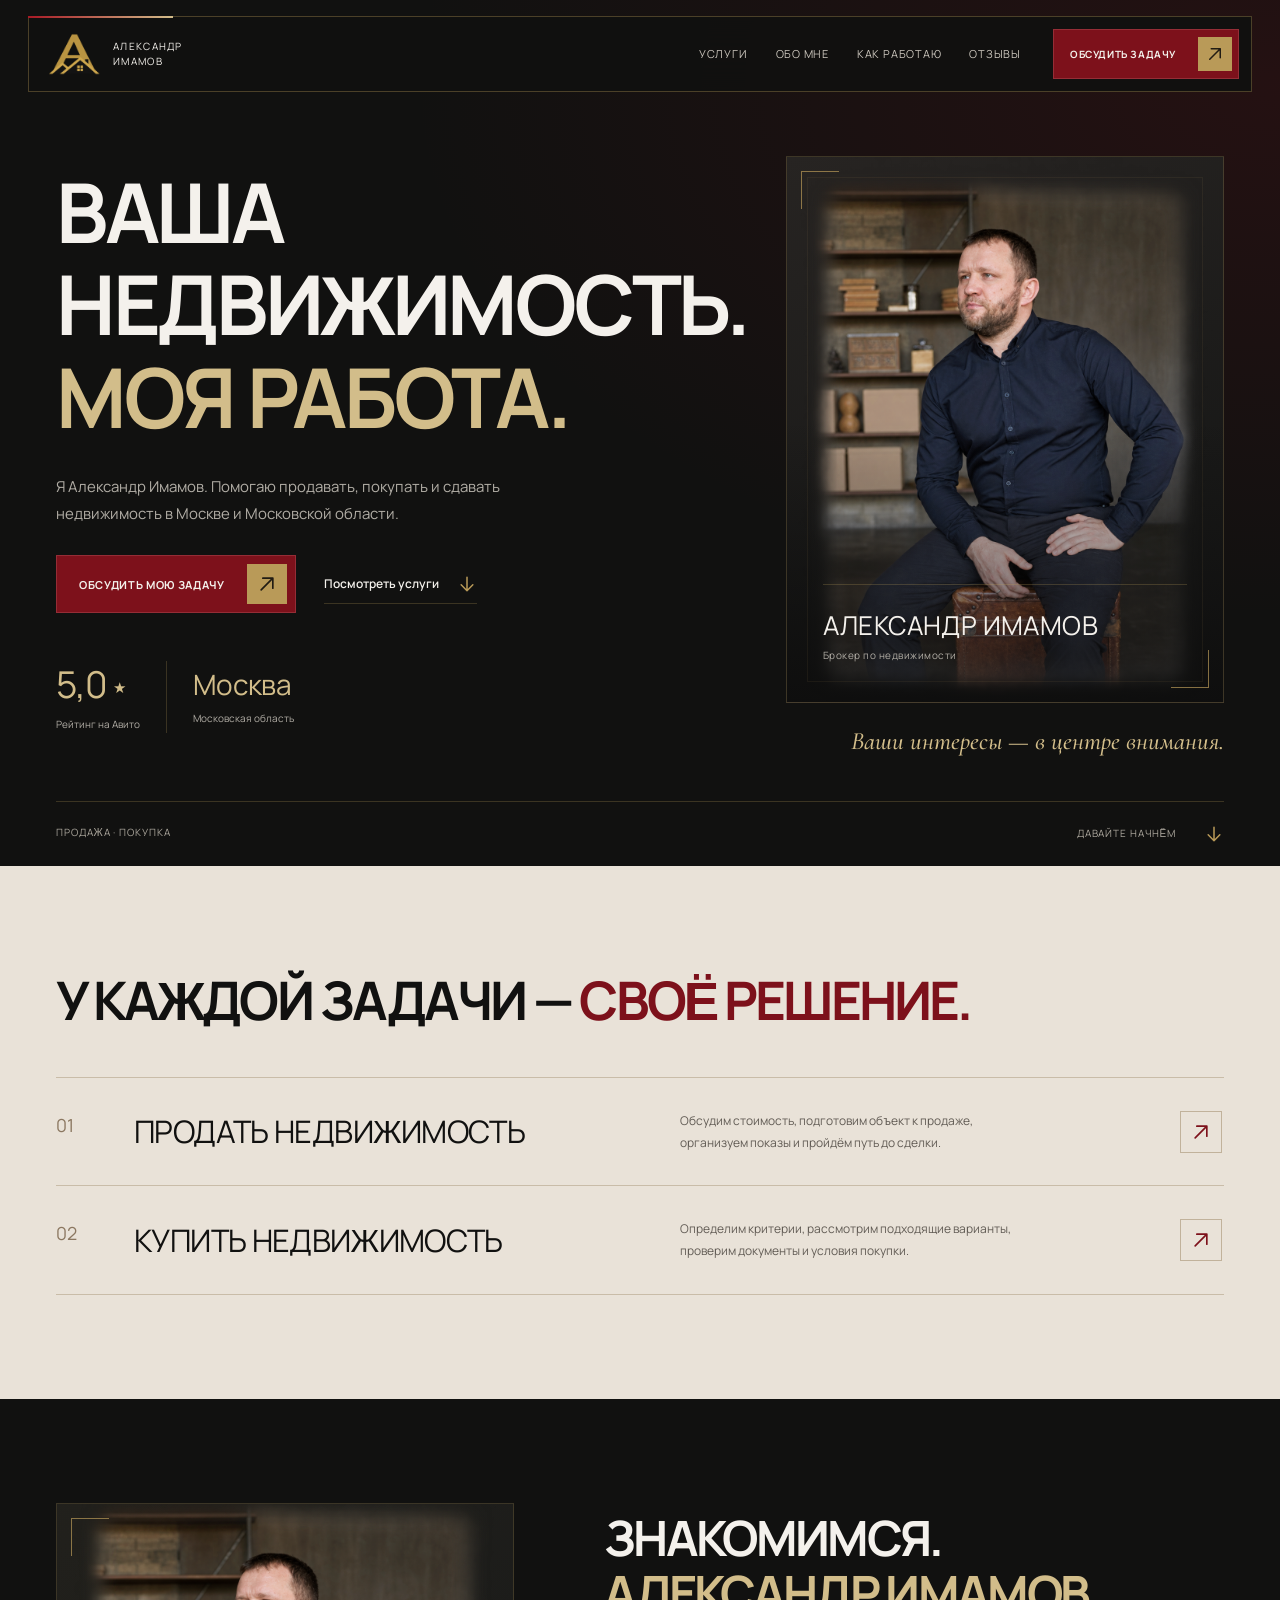
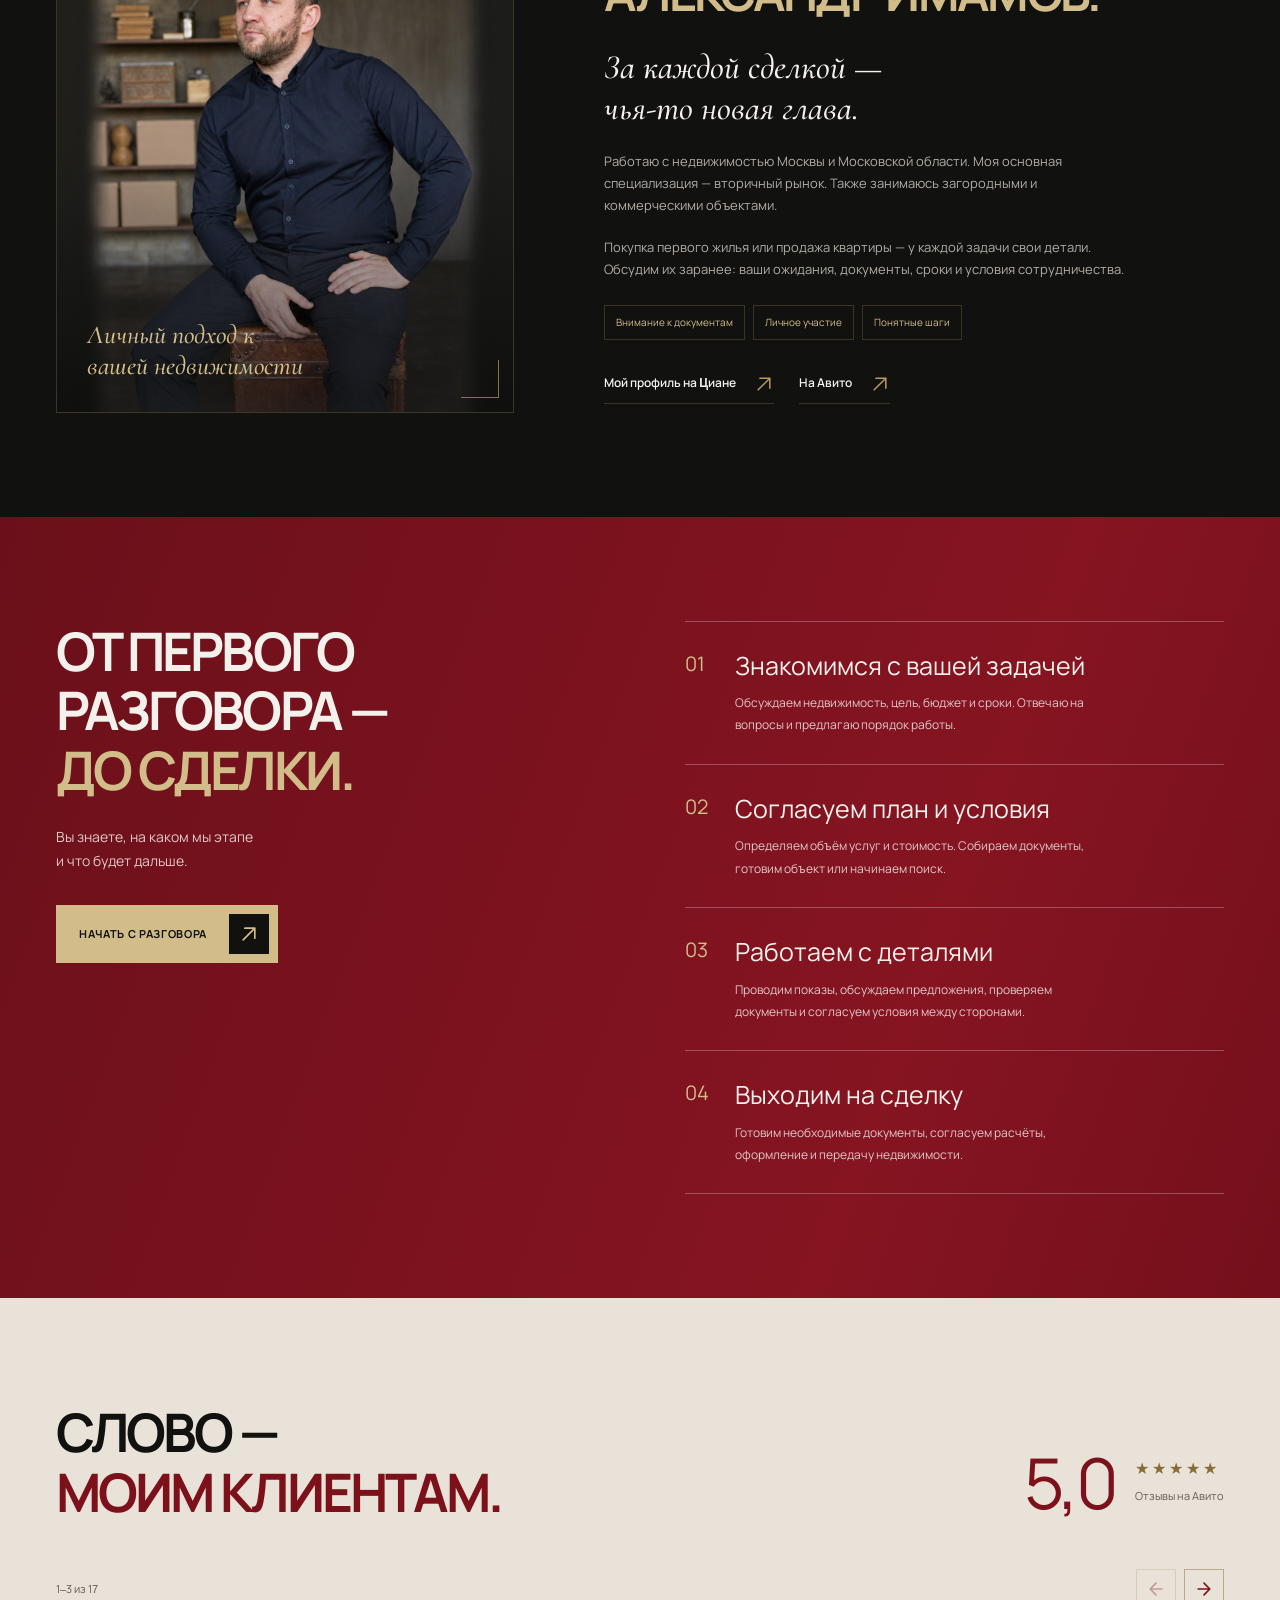
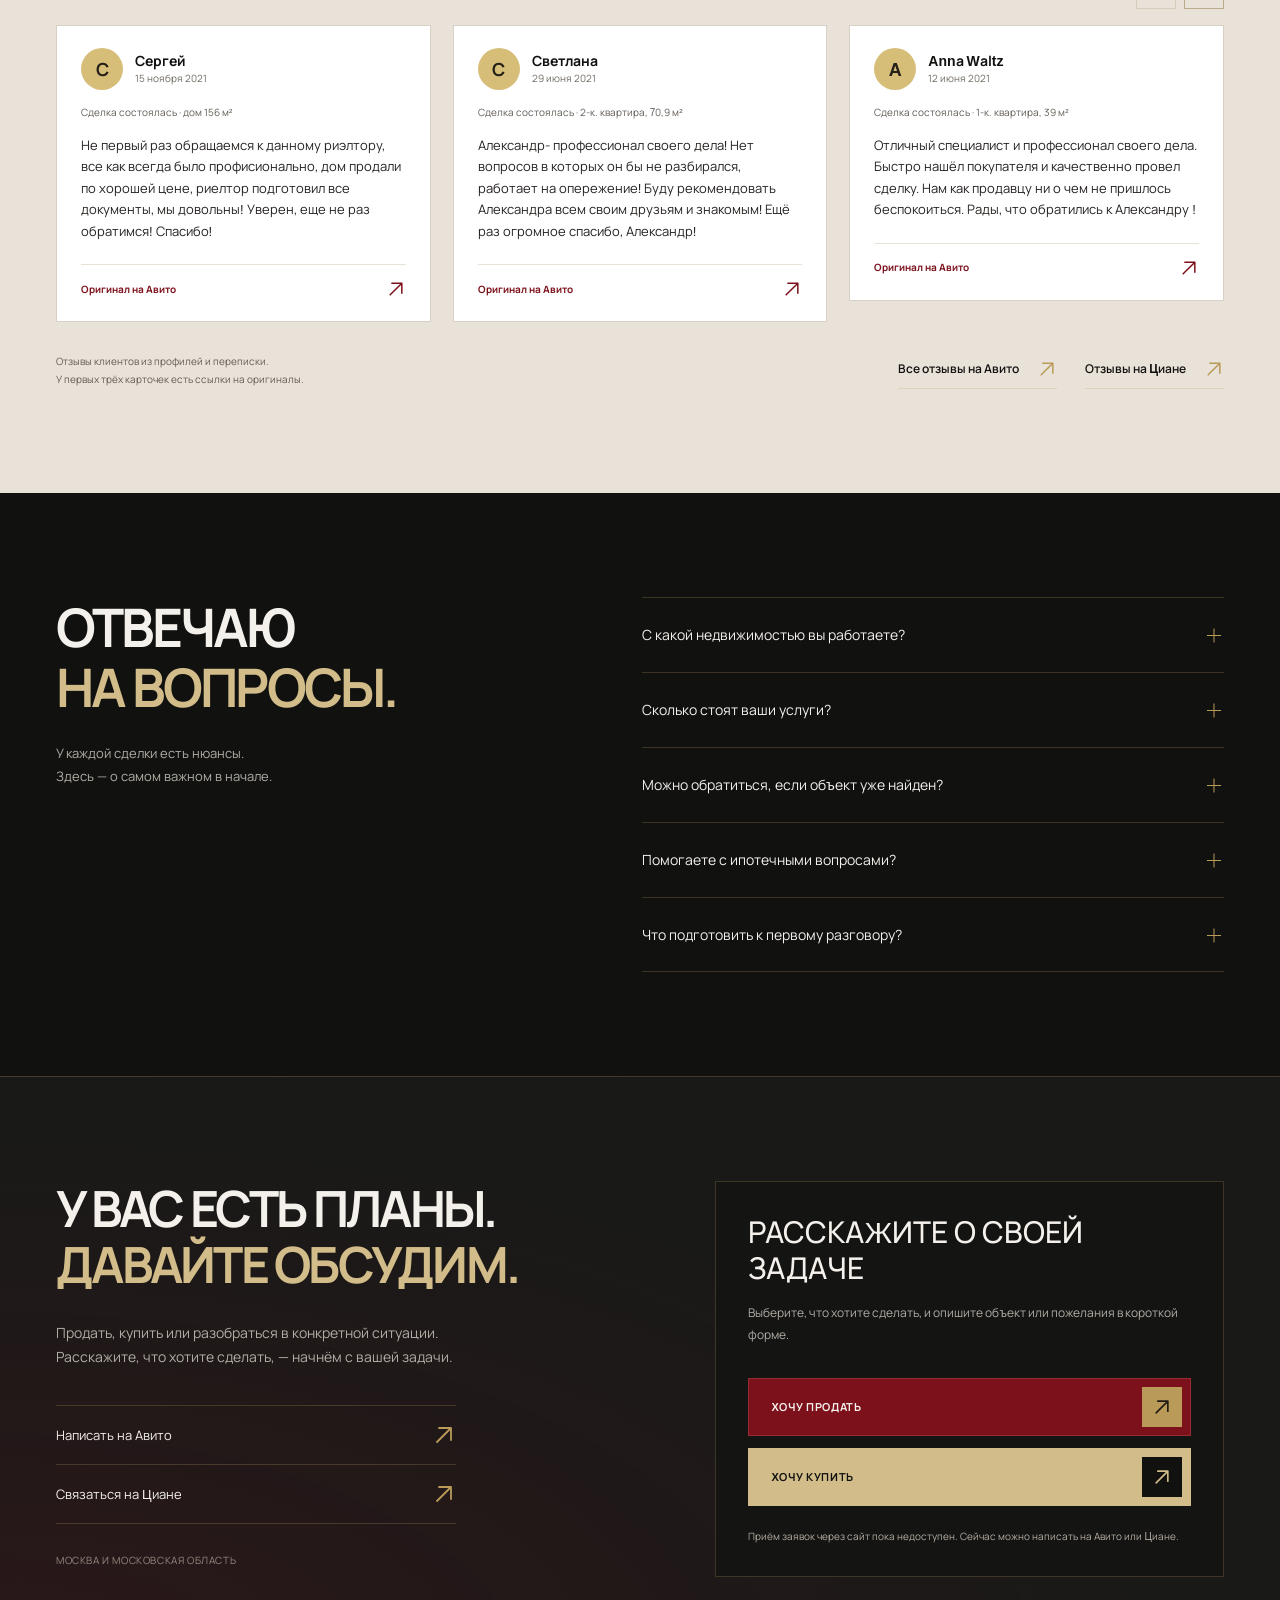
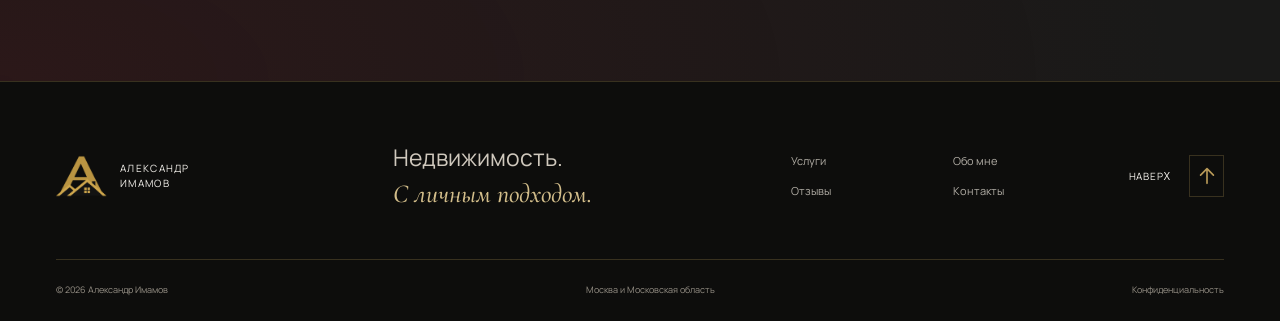
==== commit 2b2bfd93: "slider" ====
--- a/index.html
+++ b/index.html
@@ -111,6 +111,7 @@
     <section class="section section-light reviews" id="reviews" aria-labelledby="reviews-title">
       <div class="container">
         <div class="section-intro reviews-intro"><h2 id="reviews-title">СЛОВО —<br><span class="red-text">МОИМ КЛИЕНТАМ.</span></h2><div class="review-rating"><strong>5,0</strong><div><span class="rating-stars" aria-label="5 из 5">★★★★★</span><p>Отзывы на Авито</p></div></div></div>
+        <div class="review-controls" hidden><span class="review-count" aria-live="polite"></span><button class="review-arrow" type="button" data-review-prev aria-label="Предыдущий отзыв" aria-controls="review-track"><svg viewBox="0 0 24 24" fill="none" stroke="currentColor" stroke-width="2" stroke-linecap="round" stroke-linejoin="round" focusable="false" aria-hidden="true"><path d="M19 12H5m7-7-7 7 7 7"/></svg></button><button class="review-arrow" type="button" data-review-next aria-label="Следующий отзыв" aria-controls="review-track"><svg viewBox="0 0 24 24" fill="none" stroke="currentColor" stroke-width="2" stroke-linecap="round" stroke-linejoin="round" focusable="false" aria-hidden="true"><path d="M5 12h14m-7-7 7 7-7 7"/></svg></button></div>
         <div class="review-track" id="review-track" aria-label="Отзывы клиентов" tabindex="0">
           <article class="review-card">
             <div class="review-author"><span class="review-avatar" aria-hidden="true">С</span><div><strong>Сергей</strong><span>15 ноября 2021</span></div></div>
@@ -145,7 +146,6 @@
           <article class="review-card review-card-image"><img src="assets/images/reviews/anna-waltz.jpg" alt="Отзыв Anna Waltz о поиске покупателя и проведении сделки" width="546" height="400" loading="lazy" decoding="async"><p class="review-image-caption">Anna Waltz</p></article>
           <article class="review-card review-card-image"><img src="assets/images/reviews/artem-bralin.jpg" alt="Отзыв Артёма Бралина о помощи Александра в продаже недвижимости" width="535" height="292" loading="lazy" decoding="async"><p class="review-image-caption">Артём Бралин</p></article>
         </div>
-        <div class="review-controls" hidden><span class="review-count" aria-live="polite"></span><button class="review-arrow" type="button" data-review-prev aria-label="Предыдущий отзыв" aria-controls="review-track"><svg viewBox="0 0 24 24" fill="none" stroke="currentColor" stroke-width="2" stroke-linecap="round" stroke-linejoin="round" focusable="false" aria-hidden="true"><path d="M19 12H5m7-7-7 7 7 7"/></svg></button><button class="review-arrow" type="button" data-review-next aria-label="Следующий отзыв" aria-controls="review-track"><svg viewBox="0 0 24 24" fill="none" stroke="currentColor" stroke-width="2" stroke-linecap="round" stroke-linejoin="round" focusable="false" aria-hidden="true"><path d="M5 12h14m-7-7 7 7-7 7"/></svg></button></div>
         <div class="reviews-bottom"><p>Отзывы клиентов из профилей и переписки.<br>У первых трёх карточек есть ссылки на оригиналы.</p><div class="reviews-links"><a class="text-link" href="https://www.avito.ru/brands/i16598349/all/nedvizhimost?src=sharing&amp;sellerId=8bd6395f97cbc61c9940ce1d78818bae" target="_blank" rel="noopener noreferrer">Все отзывы на Авито <span aria-hidden="true"><svg class="icon-arrow" viewBox="0 0 24 24" fill="none" stroke="currentColor" stroke-width="1.8" stroke-linecap="round" stroke-linejoin="round" focusable="false"><path d="M5 19 19 5M7 5h12v12"/></svg></span></a><a class="text-link" href="https://www.cian.ru/agents/54034442/" target="_blank" rel="noopener noreferrer">Отзывы на Циане <span aria-hidden="true"><svg class="icon-arrow" viewBox="0 0 24 24" fill="none" stroke="currentColor" stroke-width="1.8" stroke-linecap="round" stroke-linejoin="round" focusable="false"><path d="M5 19 19 5M7 5h12v12"/></svg></span></a></div></div>
       </div>
     </section>
--- a/assets/css/main.css
+++ b/assets/css/main.css
@@ -141,7 +141,7 @@
 .review-card blockquote{margin:15px 0 22px;color:#262321;font-size:13px;line-height:1.65}
 .review-source{margin-top:auto;display:flex;justify-content:space-between;align-items:center;border-top:1px solid #e9e2d8;padding-top:14px;font-size:10px;font-weight:700;color:var(--red)}
 .review-source>span:last-child{font-size:20px;line-height:1}
-.review-controls{display:flex;align-items:center;justify-content:flex-end;gap:8px;margin-top:16px}
+.review-controls{display:flex;align-items:center;justify-content:flex-end;gap:8px;margin-bottom:16px}
 .review-count{margin-right:auto;color:#625c55;font-size:11px}
 .review-arrow{width:40px;height:40px;display:grid;place-items:center;padding:0;border:1px solid #bba989;background:transparent;color:var(--red)}
 .review-arrow svg{display:block;width:20px;height:20px}
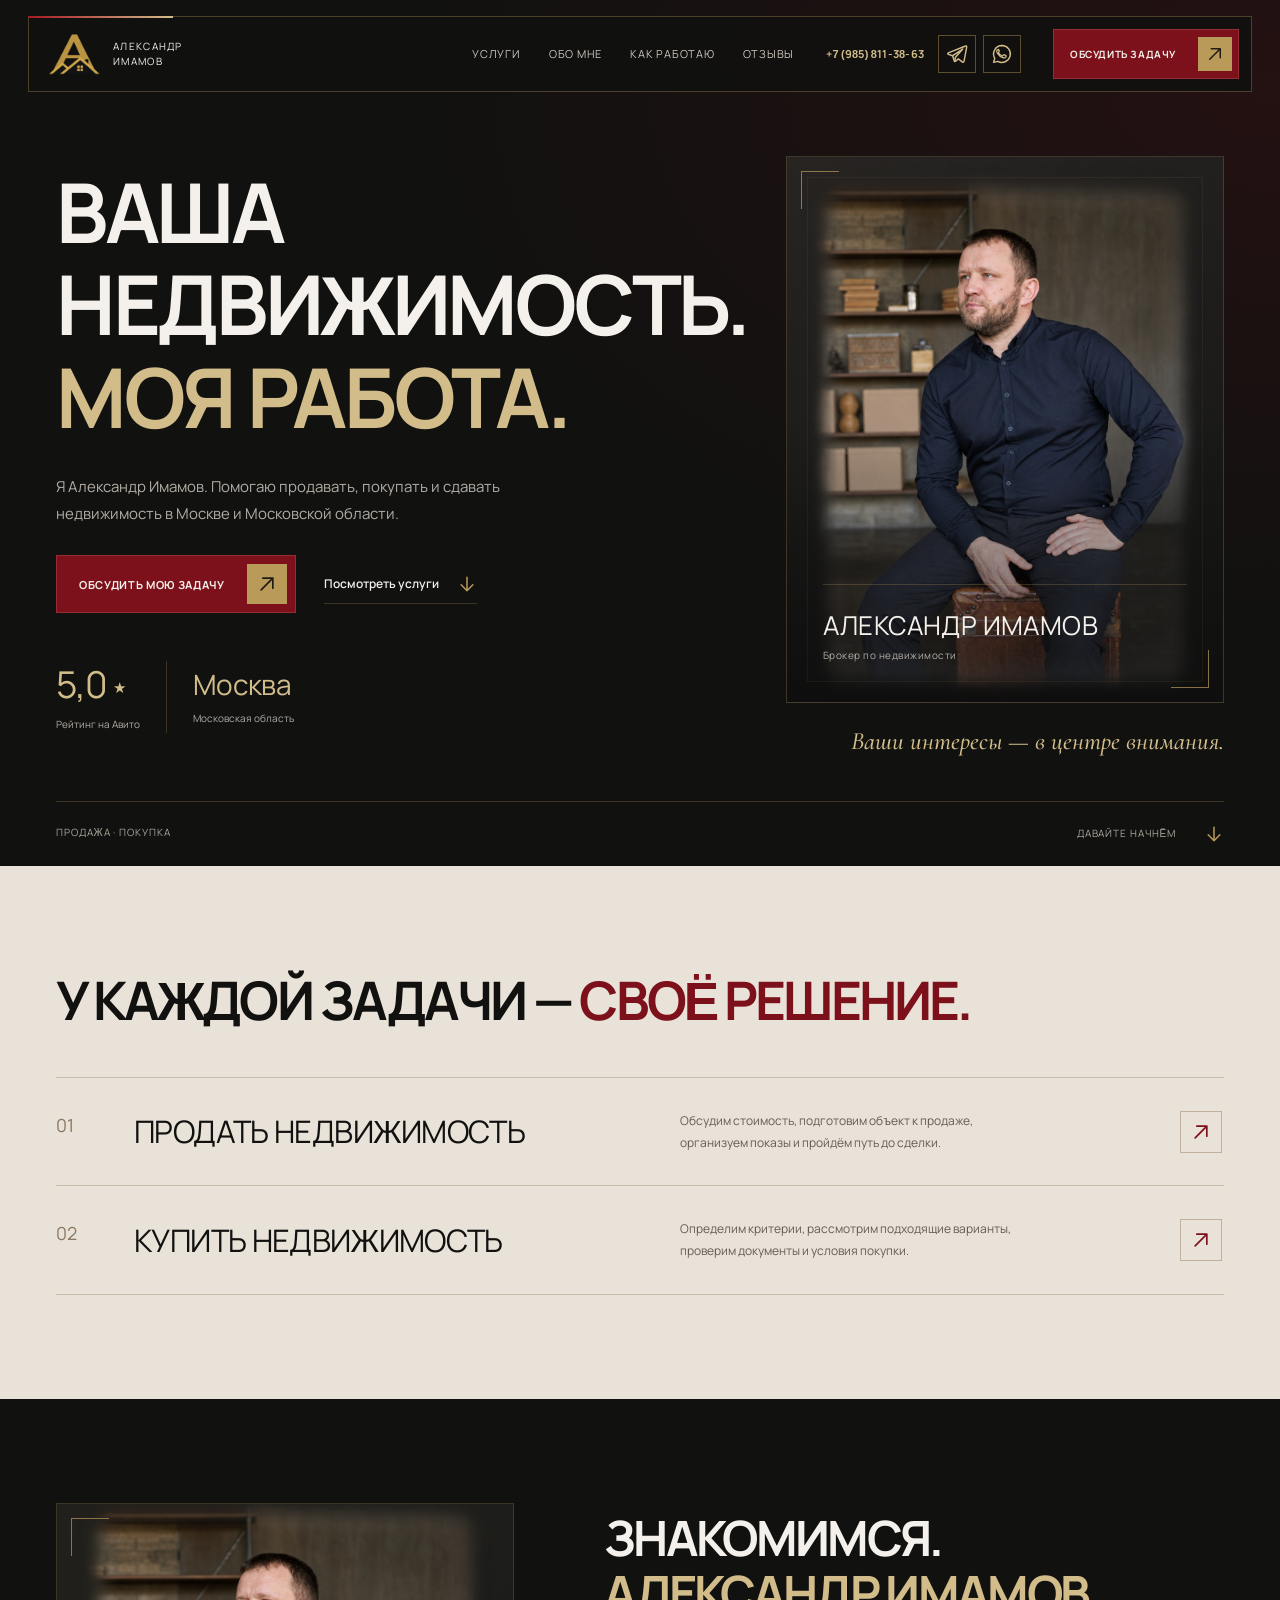
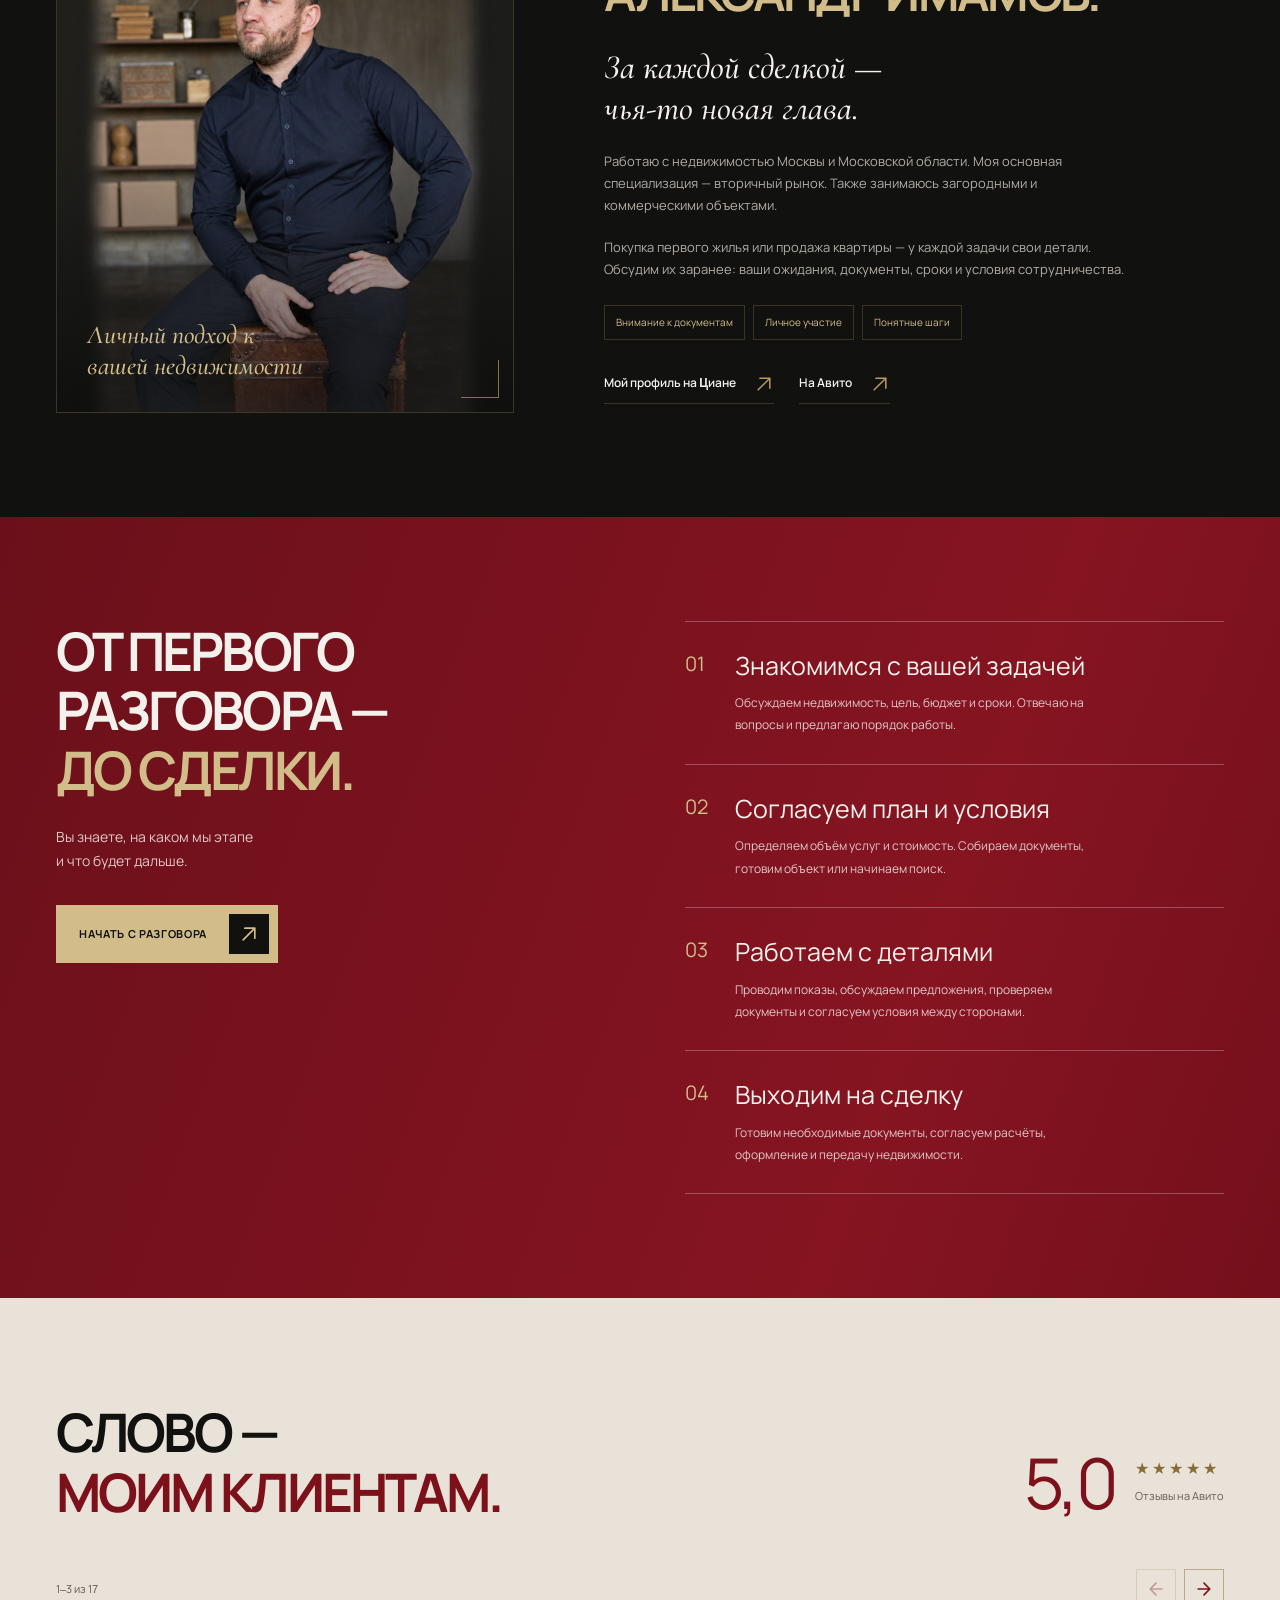
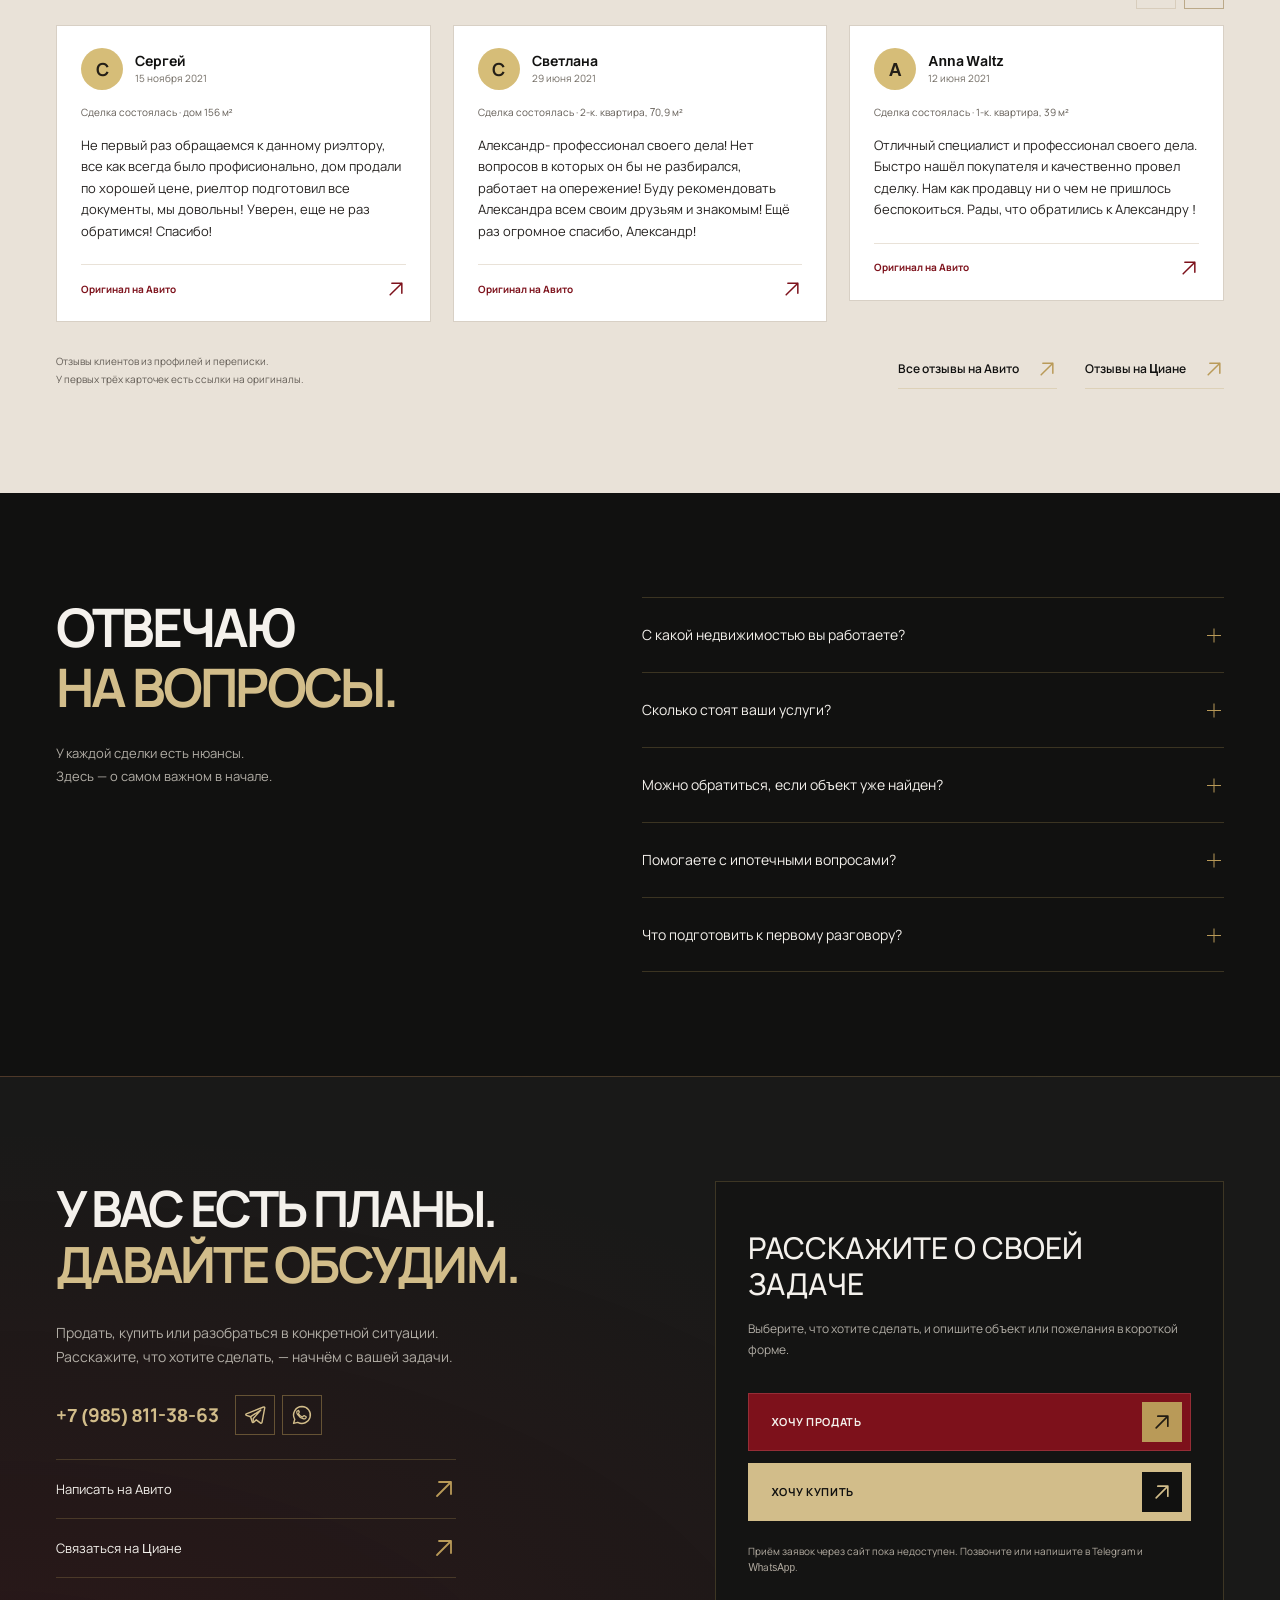
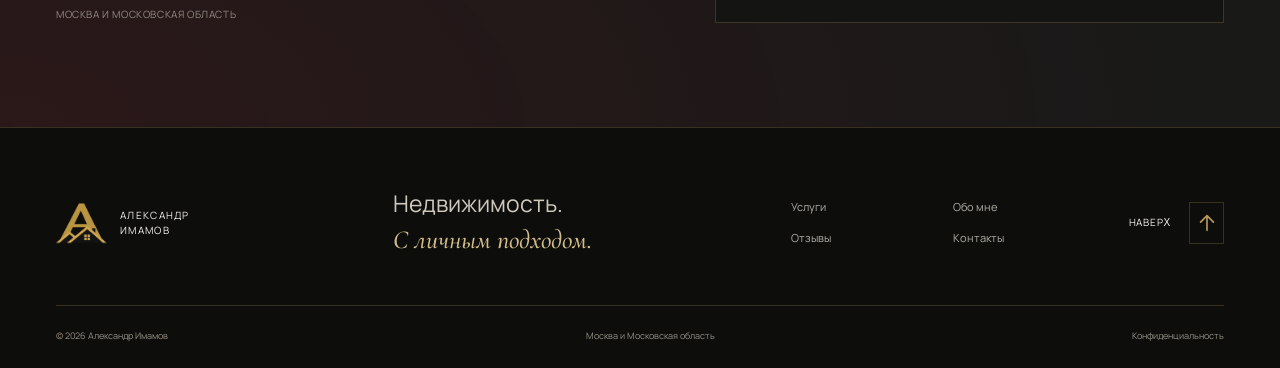
==== commit 0e53ef91: "privasy" ====
--- a/index.html
+++ b/index.html
@@ -32,6 +32,7 @@
       <a href="#process">Как работаю</a>
       <a href="#reviews">Отзывы</a>
     </nav>
+    <div class="header-contact"><a class="header-phone" href="tel:+79858113863">+7 (985) 811-38-63</a><div class="messenger-links" aria-label="Написать в мессенджере"><a class="messenger-link" href="https://t.me/+79858113863" target="_blank" rel="noopener noreferrer" aria-label="Написать в Telegram"><img src="assets/icons/telegram.svg" alt="" width="22" height="22"></a><a class="messenger-link" href="https://wa.me/79858113863" target="_blank" rel="noopener noreferrer" aria-label="Написать в WhatsApp"><img src="assets/icons/whatsapp.svg" alt="" width="22" height="22"></a></div></div>
     <a class="button button-small header-cta" href="#contact" data-dialog-open="task-dialog"><span>Обсудить задачу</span><span class="button-arrow" aria-hidden="true"><svg viewBox="0 0 24 24" fill="none" stroke="currentColor" stroke-width="2" stroke-linecap="round" stroke-linejoin="round" focusable="false" aria-hidden="true"><path d="M5 19 19 5M7 5h12v12"/></svg></span></a>
     <button class="menu-toggle" type="button" aria-expanded="false" aria-controls="mobile-nav" aria-label="Открыть меню"><span></span><span></span></button>
   </header>
@@ -41,6 +42,7 @@
     <a href="#process">Как работаю <span aria-hidden="true"><svg class="icon-arrow" viewBox="0 0 24 24" fill="none" stroke="currentColor" stroke-width="1.8" stroke-linecap="round" stroke-linejoin="round" focusable="false"><path d="M5 19 19 5M7 5h12v12"/></svg></span></a>
     <a href="#reviews">Отзывы <span aria-hidden="true"><svg class="icon-arrow" viewBox="0 0 24 24" fill="none" stroke="currentColor" stroke-width="1.8" stroke-linecap="round" stroke-linejoin="round" focusable="false"><path d="M5 19 19 5M7 5h12v12"/></svg></span></a>
     <a href="#contact" data-dialog-open="task-dialog">Обсудить задачу <span aria-hidden="true"><svg class="icon-arrow" viewBox="0 0 24 24" fill="none" stroke="currentColor" stroke-width="1.8" stroke-linecap="round" stroke-linejoin="round" focusable="false"><path d="M5 19 19 5M7 5h12v12"/></svg></span></a>
+    <a href="tel:+79858113863">Позвонить: +7 (985) 811-38-63</a>
   </nav>
 
   <main id="main">
@@ -164,13 +166,13 @@
 
     <section class="section contact" id="contact" aria-labelledby="contact-title">
       <div class="container contact-grid">
-        <div class="contact-content"><h2 id="contact-title">У ВАС ЕСТЬ ПЛАНЫ.<br><span class="gold-text">ДАВАЙТЕ ОБСУДИМ.</span></h2><p>Продать, купить или разобраться в конкретной ситуации. Расскажите, что хотите сделать, — начнём с вашей задачи.</p><div class="contact-platforms"><a href="https://www.avito.ru/brands/i16598349/all/nedvizhimost?src=sharing&amp;sellerId=8bd6395f97cbc61c9940ce1d78818bae" target="_blank" rel="noopener noreferrer"><span>Написать на Авито</span><span aria-hidden="true"><svg class="icon-arrow" viewBox="0 0 24 24" fill="none" stroke="currentColor" stroke-width="1.8" stroke-linecap="round" stroke-linejoin="round" focusable="false"><path d="M5 19 19 5M7 5h12v12"/></svg></span></a><a href="https://www.cian.ru/agents/54034442/" target="_blank" rel="noopener noreferrer"><span>Связаться на Циане</span><span aria-hidden="true"><svg class="icon-arrow" viewBox="0 0 24 24" fill="none" stroke="currentColor" stroke-width="1.8" stroke-linecap="round" stroke-linejoin="round" focusable="false"><path d="M5 19 19 5M7 5h12v12"/></svg></span></a></div><p class="contact-location">Москва и Московская область</p></div>
+        <div class="contact-content"><h2 id="contact-title">У ВАС ЕСТЬ ПЛАНЫ.<br><span class="gold-text">ДАВАЙТЕ ОБСУДИМ.</span></h2><p>Продать, купить или разобраться в конкретной ситуации. Расскажите, что хотите сделать, — начнём с вашей задачи.</p><div class="contact-direct"><a href="tel:+79858113863">+7 (985) 811-38-63</a><div class="messenger-links" aria-label="Написать в мессенджере"><a class="messenger-link" href="https://t.me/+79858113863" target="_blank" rel="noopener noreferrer" aria-label="Написать в Telegram"><img src="assets/icons/telegram.svg" alt="" width="22" height="22"></a><a class="messenger-link" href="https://wa.me/79858113863" target="_blank" rel="noopener noreferrer" aria-label="Написать в WhatsApp"><img src="assets/icons/whatsapp.svg" alt="" width="22" height="22"></a></div></div><div class="contact-platforms"><a href="https://www.avito.ru/brands/i16598349/all/nedvizhimost?src=sharing&amp;sellerId=8bd6395f97cbc61c9940ce1d78818bae" target="_blank" rel="noopener noreferrer"><span>Написать на Авито</span><span aria-hidden="true"><svg class="icon-arrow" viewBox="0 0 24 24" fill="none" stroke="currentColor" stroke-width="1.8" stroke-linecap="round" stroke-linejoin="round" focusable="false"><path d="M5 19 19 5M7 5h12v12"/></svg></span></a><a href="https://www.cian.ru/agents/54034442/" target="_blank" rel="noopener noreferrer"><span>Связаться на Циане</span><span aria-hidden="true"><svg class="icon-arrow" viewBox="0 0 24 24" fill="none" stroke="currentColor" stroke-width="1.8" stroke-linecap="round" stroke-linejoin="round" focusable="false"><path d="M5 19 19 5M7 5h12v12"/></svg></span></a></div><p class="contact-location">Москва и Московская область</p></div>
         <div class="contact-form contact-options">
           <h3>Расскажите о своей задаче</h3>
           <p>Выберите, что хотите сделать, и опишите объект или пожелания в короткой форме.</p>
           <a class="button" href="#contact" data-dialog-open="sell-dialog"><span>Хочу продать</span><span class="button-arrow" aria-hidden="true"><svg viewBox="0 0 24 24" fill="none" stroke="currentColor" stroke-width="2" stroke-linecap="round" stroke-linejoin="round" focusable="false" aria-hidden="true"><path d="M5 19 19 5M7 5h12v12"/></svg></span></a>
           <a class="button button-gold" href="#contact" data-dialog-open="buy-dialog"><span>Хочу купить</span><span class="button-arrow" aria-hidden="true"><svg viewBox="0 0 24 24" fill="none" stroke="currentColor" stroke-width="2" stroke-linecap="round" stroke-linejoin="round" focusable="false" aria-hidden="true"><path d="M5 19 19 5M7 5h12v12"/></svg></span></a>
-          <p class="form-status">Приём заявок через сайт пока недоступен. Сейчас можно написать на Авито или Циане.</p>
+          <p class="form-status">Приём заявок через сайт пока недоступен. Позвоните или напишите в Telegram и WhatsApp.</p>
         </div>
       </div>
     </section>
@@ -185,10 +187,11 @@
       <div class="form-field"><label for="sell-name">Ваше имя</label><input id="sell-name" name="name" type="text" placeholder="Как к вам обращаться" autocomplete="name" maxlength="100" required></div>
       <div class="form-field"><label for="sell-phone">Номер телефона</label><input id="sell-phone" name="phone" type="tel" inputmode="tel" placeholder="+7 999 123-45-67" autocomplete="tel" maxlength="30" required></div>
       <div class="form-field"><label for="sell-message">Что хотите продать?</label><textarea id="sell-message" name="message" placeholder="Например: двухкомнатная квартира в Москве, район, площадь, желаемые сроки" rows="3" maxlength="2000" required></textarea></div>
-      <label class="consent"><input type="checkbox" name="consent" required><span>Я ознакомился с <a href="privacy.html">информацией о конфиденциальности</a>.</span></label>
+      <label class="consent"><input type="checkbox" name="consent" required><span>Я ознакомился с <a href="privacy.html">политикой обработки персональных данных</a>.</span></label>
       <button class="button form-submit" type="submit" disabled><span>Отправить заявку</span><span class="button-arrow" aria-hidden="true"><svg viewBox="0 0 24 24" fill="none" stroke="currentColor" stroke-width="2" stroke-linecap="round" stroke-linejoin="round" focusable="false" aria-hidden="true"><path d="M5 19 19 5M7 5h12v12"/></svg></span></button>
-      <p class="form-status" id="sell-form-status" role="status">Приём заявок пока недоступен. Напишите через <a href="https://www.avito.ru/brands/i16598349/all/nedvizhimost?src=sharing&amp;sellerId=8bd6395f97cbc61c9940ce1d78818bae" target="_blank" rel="noopener noreferrer">Авито</a> или <a href="https://www.cian.ru/agents/54034442/" target="_blank" rel="noopener noreferrer">Циан</a>.</p>
+      <p class="form-status" id="sell-form-status" role="status">Приём заявок через форму пока недоступен. Позвоните или напишите мне ниже.</p>
     </form>
+    <div class="dialog-alternative"><p>Или напишите мне</p><a class="dialog-phone" href="tel:+79858113863">+7 (985) 811-38-63</a><div class="messenger-links" aria-label="Написать в мессенджере"><a class="messenger-link" href="https://t.me/+79858113863" target="_blank" rel="noopener noreferrer" aria-label="Написать в Telegram"><img src="assets/icons/telegram.svg" alt="" width="22" height="22"></a><a class="messenger-link" href="https://wa.me/79858113863" target="_blank" rel="noopener noreferrer" aria-label="Написать в WhatsApp"><img src="assets/icons/whatsapp.svg" alt="" width="22" height="22"></a></div></div>
   </dialog>
 
   <dialog class="request-dialog" id="buy-dialog" aria-labelledby="buy-dialog-title" aria-describedby="buy-dialog-description">
@@ -200,10 +203,11 @@
       <div class="form-field"><label for="buy-name">Ваше имя</label><input id="buy-name" name="name" type="text" placeholder="Как к вам обращаться" autocomplete="name" maxlength="100" required></div>
       <div class="form-field"><label for="buy-phone">Номер телефона</label><input id="buy-phone" name="phone" type="tel" inputmode="tel" placeholder="+7 999 123-45-67" autocomplete="tel" maxlength="30" required></div>
       <div class="form-field"><label for="buy-message">Что хотите купить?</label><textarea id="buy-message" name="message" placeholder="Например: квартира в Москве, район, бюджет, площадь и важные пожелания" rows="3" maxlength="2000" required></textarea></div>
-      <label class="consent"><input type="checkbox" name="consent" required><span>Я ознакомился с <a href="privacy.html">информацией о конфиденциальности</a>.</span></label>
+      <label class="consent"><input type="checkbox" name="consent" required><span>Я ознакомился с <a href="privacy.html">политикой обработки персональных данных</a>.</span></label>
       <button class="button form-submit" type="submit" disabled><span>Отправить заявку</span><span class="button-arrow" aria-hidden="true"><svg viewBox="0 0 24 24" fill="none" stroke="currentColor" stroke-width="2" stroke-linecap="round" stroke-linejoin="round" focusable="false" aria-hidden="true"><path d="M5 19 19 5M7 5h12v12"/></svg></span></button>
-      <p class="form-status" id="buy-form-status" role="status">Приём заявок пока недоступен. Напишите через <a href="https://www.avito.ru/brands/i16598349/all/nedvizhimost?src=sharing&amp;sellerId=8bd6395f97cbc61c9940ce1d78818bae" target="_blank" rel="noopener noreferrer">Авито</a> или <a href="https://www.cian.ru/agents/54034442/" target="_blank" rel="noopener noreferrer">Циан</a>.</p>
+      <p class="form-status" id="buy-form-status" role="status">Приём заявок через форму пока недоступен. Позвоните или напишите мне ниже.</p>
     </form>
+    <div class="dialog-alternative"><p>Или напишите мне</p><a class="dialog-phone" href="tel:+79858113863">+7 (985) 811-38-63</a><div class="messenger-links" aria-label="Написать в мессенджере"><a class="messenger-link" href="https://t.me/+79858113863" target="_blank" rel="noopener noreferrer" aria-label="Написать в Telegram"><img src="assets/icons/telegram.svg" alt="" width="22" height="22"></a><a class="messenger-link" href="https://wa.me/79858113863" target="_blank" rel="noopener noreferrer" aria-label="Написать в WhatsApp"><img src="assets/icons/whatsapp.svg" alt="" width="22" height="22"></a></div></div>
   </dialog>
 
   <dialog class="request-dialog" id="task-dialog" aria-labelledby="task-dialog-title">
@@ -214,10 +218,11 @@
       <div class="form-field"><label for="task-name">Ваше имя</label><input id="task-name" name="name" type="text" placeholder="Как к вам обращаться" autocomplete="name" maxlength="100" required></div>
       <div class="form-field"><label for="task-phone">Номер телефона</label><input id="task-phone" name="phone" type="tel" inputmode="tel" placeholder="+7 999 123-45-67" autocomplete="tel" maxlength="30" required></div>
       <div class="form-field"><label for="task-message">Опишите вашу задачу</label><textarea id="task-message" name="message" placeholder="Что хотите сделать? Укажите объект, район, бюджет или сроки" rows="3" maxlength="2000" required></textarea></div>
-      <label class="consent"><input type="checkbox" name="consent" required><span>Я ознакомился с <a href="privacy.html">информацией о конфиденциальности</a>.</span></label>
+      <label class="consent"><input type="checkbox" name="consent" required><span>Я ознакомился с <a href="privacy.html">политикой обработки персональных данных</a>.</span></label>
       <button class="button form-submit" type="submit" disabled><span>Отправить заявку</span><span class="button-arrow" aria-hidden="true"><svg viewBox="0 0 24 24" fill="none" stroke="currentColor" stroke-width="2" stroke-linecap="round" stroke-linejoin="round" focusable="false" aria-hidden="true"><path d="M5 19 19 5M7 5h12v12"/></svg></span></button>
-      <p class="form-status" id="task-form-status" role="status">Приём заявок пока недоступен. Напишите через <a href="https://www.avito.ru/brands/i16598349/all/nedvizhimost?src=sharing&amp;sellerId=8bd6395f97cbc61c9940ce1d78818bae" target="_blank" rel="noopener noreferrer">Авито</a> или <a href="https://www.cian.ru/agents/54034442/" target="_blank" rel="noopener noreferrer">Циан</a>.</p>
+      <p class="form-status" id="task-form-status" role="status">Приём заявок через форму пока недоступен. Позвоните или напишите мне ниже.</p>
     </form>
+    <div class="dialog-alternative"><p>Или напишите мне</p><a class="dialog-phone" href="tel:+79858113863">+7 (985) 811-38-63</a><div class="messenger-links" aria-label="Написать в мессенджере"><a class="messenger-link" href="https://t.me/+79858113863" target="_blank" rel="noopener noreferrer" aria-label="Написать в Telegram"><img src="assets/icons/telegram.svg" alt="" width="22" height="22"></a><a class="messenger-link" href="https://wa.me/79858113863" target="_blank" rel="noopener noreferrer" aria-label="Написать в WhatsApp"><img src="assets/icons/whatsapp.svg" alt="" width="22" height="22"></a></div></div>
   </dialog>
 
   <footer class="site-footer"><div class="container"><div class="footer-main"><a class="brand" href="#top"><img class="brand-logo" src="assets/images/logo.png" alt="" width="52" height="52"><span class="brand-name">Александр<br>Имамов</span></a><p>Недвижимость.<br><em>С личным подходом.</em></p><nav aria-label="Навигация в подвале"><a href="#services">Услуги</a><a href="#about">Обо мне</a><a href="#reviews">Отзывы</a><a href="#contact">Контакты</a></nav><a class="back-top" href="#top">Наверх <span aria-hidden="true"><svg class="icon-arrow" viewBox="0 0 24 24" fill="none" stroke="currentColor" stroke-width="1.8" stroke-linecap="round" stroke-linejoin="round" focusable="false"><path d="M12 20V4m-7 7 7-7 7 7"/></svg></span></a></div><div class="footer-bottom"><span>© <span data-year>2026</span> Александр Имамов</span><span>Москва и Московская область</span><a href="privacy.html">Конфиденциальность</a></div></div></footer>
--- a/assets/css/main.css
+++ b/assets/css/main.css
@@ -33,6 +33,15 @@
 .brand{display:inline-flex;gap:12px;align-items:center;flex-shrink:0}
 .brand-logo{display:block;width:52px;height:52px;flex-shrink:0;object-fit:cover;object-position:center}
 .brand-name{text-transform:uppercase;font-size:10px;line-height:1.5;letter-spacing:.13em;color:var(--paper)}
+.header-contact{display:flex;align-items:center;gap:14px;flex-shrink:0}
+.header-phone{font-size:11px;font-weight:700;letter-spacing:.02em;white-space:nowrap;color:var(--gold-light)}
+.header-phone:hover,.dialog-phone:hover{color:var(--paper)}
+.messenger-links{display:flex;align-items:center;gap:7px}
+.messenger-link{width:38px;height:38px;display:grid;place-items:center;border:1px solid rgba(185,154,88,.45);transition:background .2s,border-color .2s}
+.messenger-link:hover{background:rgba(185,154,88,.12);border-color:var(--gold-light)}
+.messenger-link img{display:block;width:22px;height:22px}
+.site-header:has(.desktop-nav) .header-contact{margin-left:0}
+.site-header:not(:has(.desktop-nav)) .header-contact{margin-left:auto}
 .desktop-nav{display:flex;gap:28px;margin-left:auto;align-items:center}
 .desktop-nav a{font-size:11px;text-transform:uppercase;letter-spacing:.07em;color:#cbc5bc;transition:color .2s}
 .desktop-nav a:hover{color:var(--gold-light)}
@@ -170,6 +179,11 @@
 .contact-content h2{font-size:clamp(35px,3.9vw,55px)}
 .contact-content>p{font-size:14px;margin-top:28px;max-width:400px}
 .contact-platforms{margin-top:36px;border-top:1px solid var(--line);max-width:400px}
+.contact-direct{display:flex;align-items:center;gap:16px;flex-wrap:wrap;margin-top:26px}
+.contact-direct>a{font-size:19px;font-weight:700;color:var(--gold-light)}
+.contact-direct>a:hover{color:var(--paper)}
+.contact-direct .messenger-link{width:40px;height:40px}
+.contact-direct+.contact-platforms{margin-top:24px}
 .contact-platforms a{display:flex;justify-content:space-between;align-items:center;border-bottom:1px solid var(--line);padding:17px 0;font-size:13px;transition:color .2s}
 .contact-platforms a:hover{color:var(--gold-light)}
 .contact-platforms a span:last-child{font-size:24px;color:var(--gold)}
@@ -216,6 +230,9 @@
 .form-submit:disabled .button-arrow{background:#5b4c32;color:#c8bda7}
 .form-submit:disabled:hover .button-arrow{transform:none}
 .form-status{font-size:10px;line-height:1.6;margin-top:10px;color:#b5aea3}
+.dialog-alternative{display:flex;align-items:center;gap:10px 15px;flex-wrap:wrap;margin-top:17px;padding-top:15px;border-top:1px solid var(--line)}
+.dialog-alternative p{flex-basis:100%;font-size:12px;font-weight:700;color:var(--paper)}
+.dialog-phone{font-size:13px;font-weight:700;color:var(--gold-light)}
 @media(max-width:650px){.request-dialog{padding:22px 18px}.request-dialog h2{font-size:clamp(13px,4.2vw,23px);padding-right:24px}.request-dialog .form-field input,.request-dialog .form-field textarea,.request-dialog .select-trigger,.request-dialog .select-option{font-size:16px}.request-dialog .form-field input::placeholder,.request-dialog .form-field textarea::placeholder{font-size:13px}}
 .site-footer{padding:58px 0 24px;border-top:1px solid var(--line);background:#0d0d0c}
 .footer-main{display:grid;grid-template-columns:1fr 1.2fr 1fr auto;gap:36px;align-items:center;padding-bottom:46px}
@@ -233,10 +250,20 @@
 .legal-copy p{margin-bottom:22px}
 .legal-copy a{text-decoration:underline;text-underline-offset:4px;color:var(--gold-light)}
 .legal-copy strong{color:var(--paper)}
+.legal-copy section{margin:32px 0}
+.legal-copy h2{font-size:clamp(20px,2.3vw,28px);letter-spacing:-.035em;margin-bottom:12px;color:var(--gold-light)}
+.legal-copy .legal-date{font-size:11px;letter-spacing:.06em;text-transform:uppercase;color:var(--gold-light)}
 .legal-main .button{margin-top:20px}
+@media(max-width:1150px){.header-contact{gap:8px}.header-phone{font-size:10px}.messenger-link{width:34px;height:34px}.site-header{gap:18px}.desktop-nav{gap:14px}}
+@media(max-width:1050px){.site-header:has(.desktop-nav) .header-phone{display:none}}
+@media(max-width:900px){.header-contact{margin-left:auto}.header-phone{display:none}.header-cta{margin-left:0}.site-header:not(:has(.desktop-nav)) .header-phone{display:inline}}
+@media(max-width:650px){.site-header:not(:has(.desktop-nav)) .header-phone{display:none}.messenger-links{gap:5px}.messenger-link{width:30px;height:30px}.messenger-link img{width:18px;height:18px}.site-header:has(.desktop-nav) .header-contact{margin-left:auto}.site-header:has(.desktop-nav) .header-cta{margin-left:0}.dialog-alternative .messenger-link{width:38px;height:38px}.dialog-alternative .messenger-link img{width:22px;height:22px}}
+@media(max-width:370px){.site-header:has(.desktop-nav) .header-cta{display:none}}
 @media(min-width:1600px){.hero{padding-top:180px}.hero-grid{gap:65px}.portrait-space{min-height:590px}}
 @media(max-width:1150px){.container{width:calc(100% - 72px)}.desktop-nav{gap:18px}.site-header{gap:24px;left:20px;right:20px}.hero-grid{gap:28px;grid-template-columns:1.1fr .9fr}h1{font-size:6.6vw}.hero-actions{gap:18px;flex-wrap:wrap}.hero-proof{gap:18px}.proof-item{padding-right:18px}.about-grid{gap:55px}.about-content h2{font-size:4vw}.process-grid{gap:55px}.contact-grid{gap:55px}.service-row{gap:22px;grid-template-columns:36px 1fr 1fr 40px}.service-row strong{font-size:27px}.reviews-links{gap:20px}.section{padding:85px 0}}
 @media(max-width:900px){.desktop-nav{display:none}.header-cta{margin-left:auto}.menu-toggle{display:block}.site-header{gap:12px}.hero{padding-top:132px}.hero-grid{grid-template-columns:1.12fr .88fr;gap:20px}h1{font-size:6.5vw}.hero-description{font-size:13px}.hero-proof{gap:16px;flex-wrap:wrap}.proof-item{padding-right:16px}.proof-location{flex-basis:100%;border-right:0;flex-direction:row;align-items:baseline;gap:8px}.proof-location strong{font-size:19px}.proof-location>span{font-size:9px}.portrait-space{min-height:500px}.hero-signature{font-size:21px}.hero-actions .text-link{font-size:11px}.about-grid{gap:38px;grid-template-columns:.8fr 1.2fr}.about-content h2{font-size:36px}.about-photo{min-height:470px}.about-content .large-copy{font-size:30px}.placeholder-label{font-size:8px}.section-intro{gap:30px}.process-grid{gap:38px}.process-list strong{font-size:23px}.review-track{grid-auto-columns:calc((100% - 18px)/2);gap:18px}.reviews-bottom{align-items:flex-start}.reviews-links{flex-direction:column;gap:5px}.faq-grid{gap:35px;grid-template-columns:.9fr 1.1fr}.faq-list summary{font-size:13px}.contact-grid{gap:32px;grid-template-columns:1fr 1fr}.contact-content h2{font-size:36px}.contact-form{padding:24px}.footer-main{grid-template-columns:1fr 1fr}.footer-main nav{max-width:240px}.back-top{justify-self:end}}
 @media(max-width:650px){html{scroll-padding-top:96px}.container{width:calc(100% - 40px)}.section{padding:65px 0}.site-header{left:12px;right:12px;top:12px;height:64px;padding:8px 10px 8px 12px}.brand-logo{width:40px;height:40px}.brand-name{font-size:8px}.brand{gap:9px}.header-cta{padding:5px 5px 5px 10px;min-height:38px;font-size:8px;gap:8px}.header-cta .button-arrow{width:26px;height:26px;font-size:21px}.menu-toggle{width:34px;flex-shrink:0}.menu-toggle span{left:6px;right:6px}.mobile-nav{inset:86px 12px auto}.hero{padding-top:116px}.hero-grid{display:flex;flex-direction:column;gap:28px}.hero-content{padding:0;width:100%}h1{font-size:clamp(42px,10.9vw,70px);line-height:1.14;letter-spacing:-.035em}h2{font-size:clamp(33px,8vw,46px)}.hero-description{margin-top:23px;max-width:400px;font-size:13px}.hero-actions{margin-top:24px;gap:18px}.button{min-height:54px;padding-left:16px;font-size:10px;gap:18px}.button-arrow{height:36px;width:36px}.hero-actions .text-link{font-size:10px;gap:10px}.hero-proof{margin-top:30px;gap:17px;flex-wrap:nowrap}.proof-item{padding-right:17px}.proof-item strong{font-size:29px}.proof-item>span{font-size:8px}.proof-location{flex-direction:column;flex-basis:auto;gap:0}.proof-location strong{font-size:22px}.proof-location>span{font-size:8px}.hero-visual{width:100%;padding-bottom:0}.portrait-space{min-height:0;flex:none;height:350px;width:100%}.portrait-caption{bottom:28px;left:28px;right:28px;padding-top:16px}.portrait-caption span:first-child{font-size:23px}.portrait-caption span:last-child{font-size:9px}.placeholder-label{font-size:9px}.hero-signature{padding-top:16px;text-align:left;font-size:22px}.hero-bottom{margin-top:30px;padding-block:17px;font-size:8px;letter-spacing:.03em}.hero-bottom a{gap:10px}.hero-bottom a span{font-size:18px}.section-intro{display:block;margin-bottom:32px}.service-row{grid-template-columns:24px 1fr 34px;gap:10px 16px;padding:24px 0}.service-row strong{font-size:24px}.service-row p{grid-column:2;grid-row:2;font-size:11px;line-height:1.8}.service-row .row-arrow{grid-column:3;grid-row:1 / 3;width:34px;height:34px;align-self:center;font-size:23px}.row-number{font-size:15px}.service-row:hover{padding-inline:0}.about-grid{display:flex;flex-direction:column-reverse;gap:34px}.about-content h2{font-size:clamp(32px,7.8vw,46px)}.about-content .large-copy{font-size:32px;margin-top:24px}.about-content>p{font-size:12px}.about-photo{min-height:0;height:330px;width:100%}.about-principles span{font-size:9px;padding:7px 9px}.about-links{gap:20px}.about-links .text-link{font-size:10px}.process-grid{grid-template-columns:1fr;gap:38px}.process-intro h2{font-size:44px}.process-intro>p{font-size:13px;margin-top:22px}.process-intro .button{margin-top:25px}.process-list li{gap:20px;padding:23px 0}.process-list p{font-size:12px}.reviews-intro{display:flex;align-items:flex-end;gap:20px}.reviews-intro h2{font-size:clamp(30px,7.3vw,43px)}.review-rating{display:block;flex-shrink:0;padding-bottom:2px}.review-rating>strong{display:block;font-size:45px}.rating-stars{font-size:10px;letter-spacing:1px;margin-top:7px}.review-rating p{font-size:8px;margin-top:4px}.review-track{grid-auto-columns:100%;gap:14px}.review-card{padding:20px}.review-card blockquote{font-size:12px}.reviews-bottom{display:block;margin-top:22px}.reviews-links{flex-direction:row;gap:24px;flex-wrap:wrap;margin-top:16px}.reviews-links .text-link{font-size:10px;gap:12px}.faq-grid{grid-template-columns:1fr;gap:30px}.faq-intro{font-size:12px;margin-top:22px}.faq-list summary{padding:22px 0;font-size:13px;gap:20px}.faq-answer{padding-right:18px}.contact-grid{grid-template-columns:1fr;gap:35px}.contact-content h2{font-size:clamp(32px,7.8vw,46px)}.contact-content>p{font-size:12px;margin-top:22px}.contact-platforms{margin-top:26px}.contact-content .contact-location{font-size:9px;margin-top:22px}.contact-form{padding:24px}.form-field label{font-size:11px}.form-field input,.form-field select,.form-field textarea{font-size:16px}.form-field input::placeholder,.form-field textarea::placeholder{font-size:13px}.consent{font-size:10px}.site-footer{padding:40px 0 22px}.footer-main{gap:28px 22px;padding-bottom:30px}.footer-main>p{font-size:19px;justify-self:end}.footer-main>p em{font-size:23px}.footer-main nav{font-size:10px;gap:12px 20px}.footer-bottom{flex-direction:column;gap:8px;font-size:9px}.back-top{font-size:9px}.legal-main{padding:120px 0 60px}.legal-main h1{font-size:38px}.legal-copy{font-size:13px}}
 @media(max-width:370px){.container{width:calc(100% - 32px)}.header-cta>span:first-child{max-width:58px}.header-cta{gap:8px}.site-header{gap:6px}.hero-actions{gap:12px}.hero-actions .button{padding-left:12px;font-size:9px;gap:12px}.hero-actions .text-link{font-size:9px}.hero-proof{gap:12px}.proof-item{padding-right:12px}.proof-location strong{font-size:21px}.service-row strong{font-size:21px}.contact-form{padding:20px}.reviews-intro h2{font-size:28px}}
 @media(prefers-reduced-motion:reduce){html{scroll-behavior:auto}*,*::before,*::after{transition:none!important;animation:none!important}}
+@media(max-width:650px){.site-header:has(.desktop-nav) .header-cta{display:none}.site-header .header-contact{margin-left:auto}.site-header .messenger-link{width:34px;height:34px}.site-header .messenger-link img{width:20px;height:20px}}
+@media(max-width:370px){.site-header:not(:has(.desktop-nav)) .header-cta{display:none}}
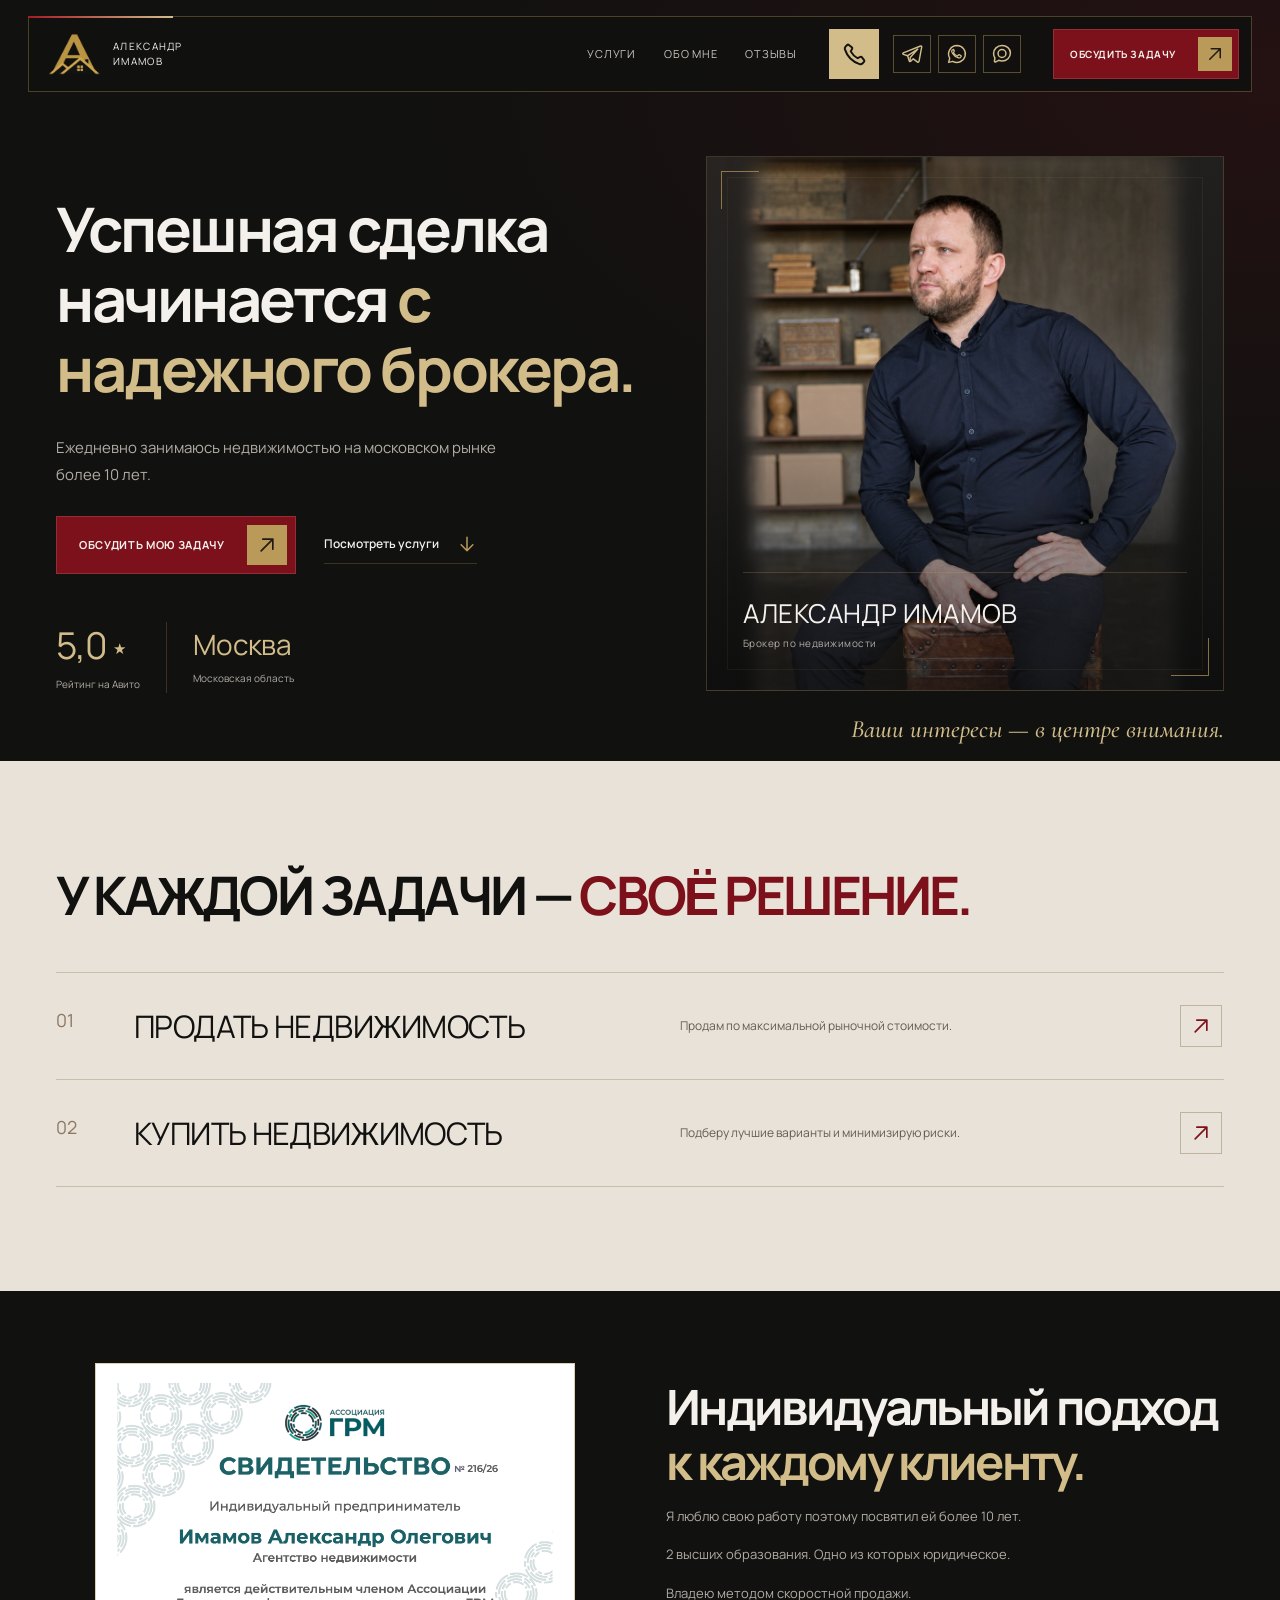
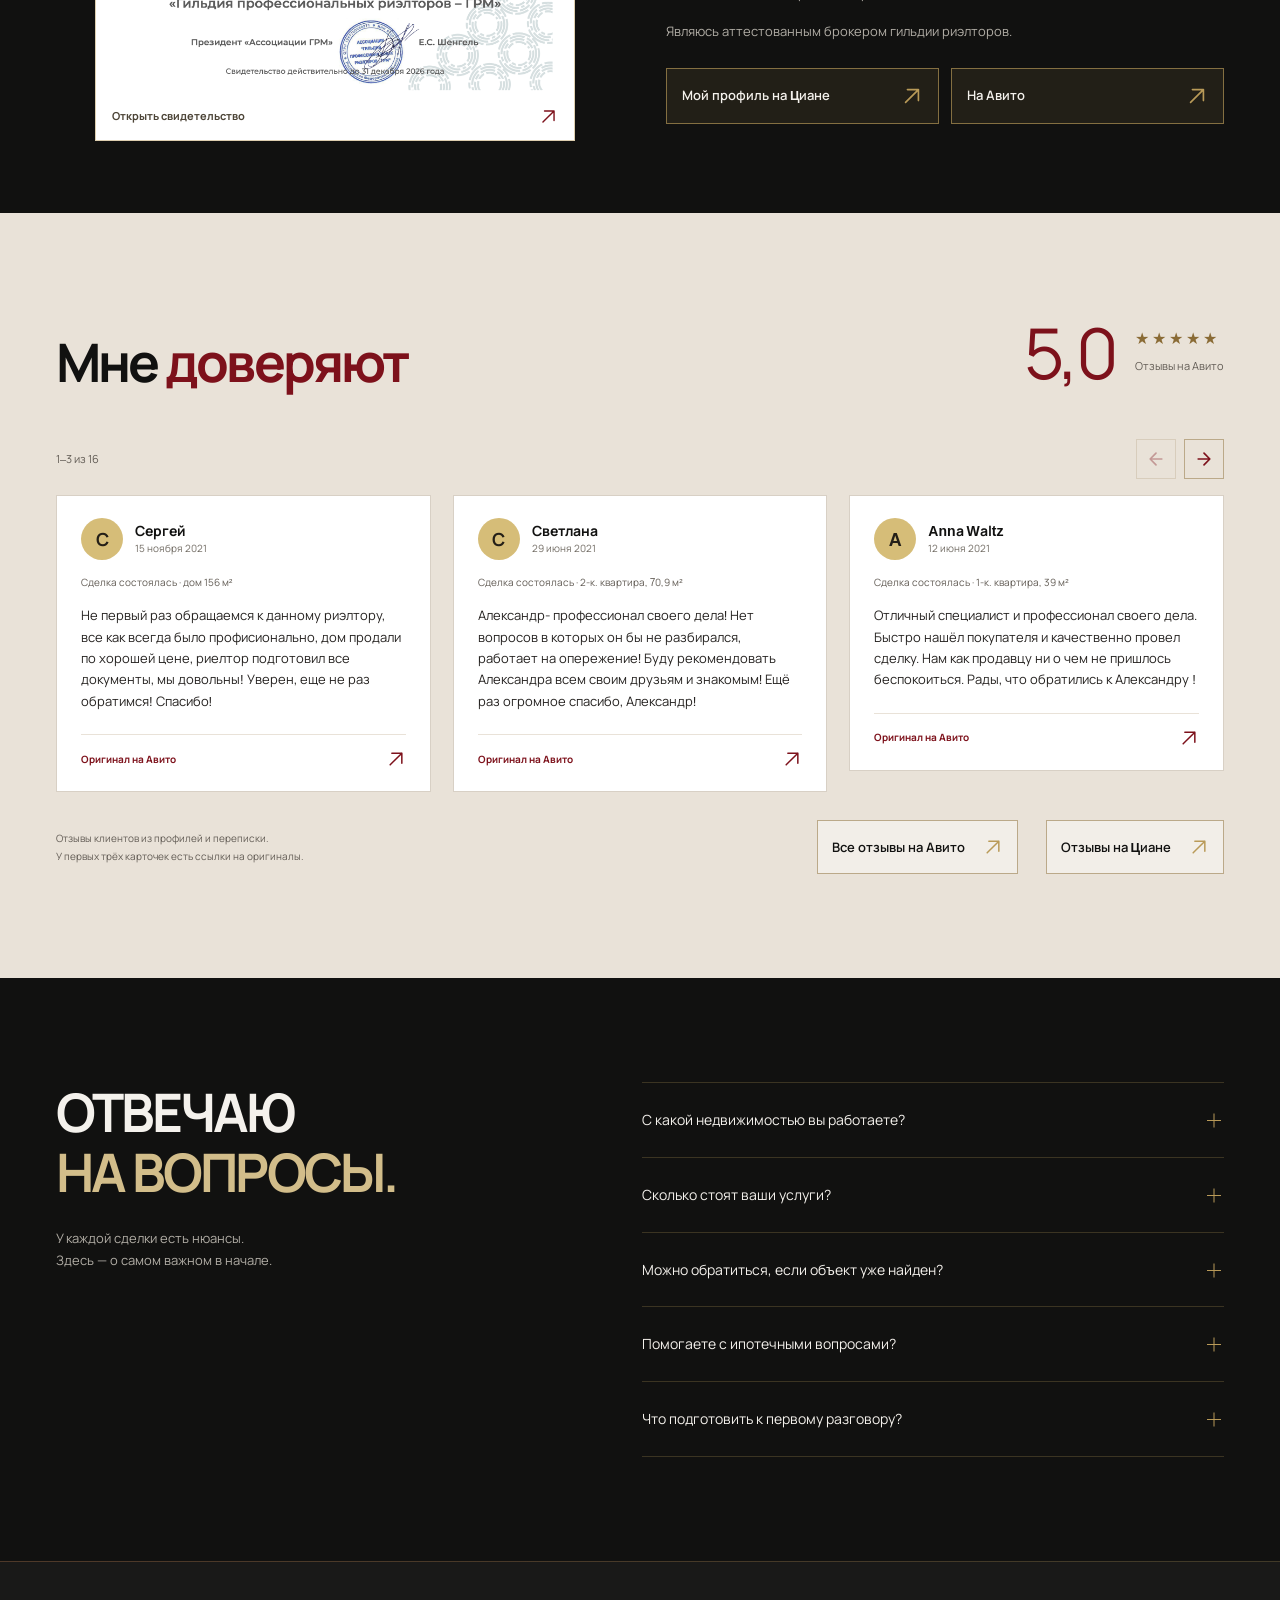
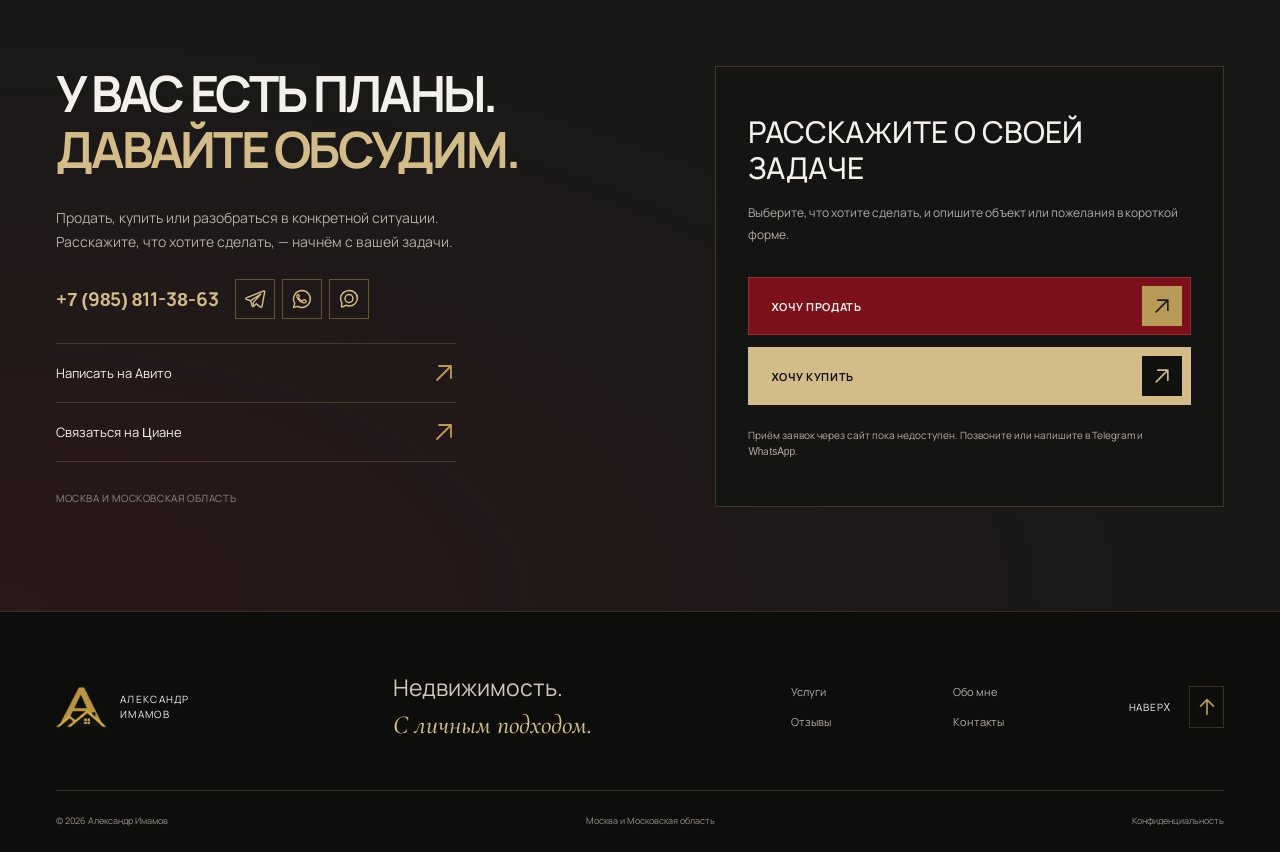
==== commit a8e32461: "10.11" ====
--- a/index.html
+++ b/index.html
@@ -29,28 +29,25 @@
     <nav class="desktop-nav" aria-label="Главная навигация">
       <a href="#services">Услуги</a>
       <a href="#about">Обо мне</a>
-      <a href="#process">Как работаю</a>
       <a href="#reviews">Отзывы</a>
     </nav>
-    <div class="header-contact"><a class="header-phone" href="tel:+79858113863">+7 (985) 811-38-63</a><div class="messenger-links" aria-label="Написать в мессенджере"><a class="messenger-link" href="https://t.me/+79858113863" target="_blank" rel="noopener noreferrer" aria-label="Написать в Telegram"><img src="assets/icons/telegram.svg" alt="" width="22" height="22"></a><a class="messenger-link" href="https://wa.me/79858113863" target="_blank" rel="noopener noreferrer" aria-label="Написать в WhatsApp"><img src="assets/icons/whatsapp.svg" alt="" width="22" height="22"></a></div></div>
+    <div class="header-contact"><a class="header-call" href="tel:+79858113863" aria-label="Позвонить Александру: +7 (985) 811-38-63" title="Позвонить: +7 (985) 811-38-63"><svg viewBox="0 0 24 24" fill="none" stroke="currentColor" stroke-width="1.9" stroke-linecap="round" stroke-linejoin="round" focusable="false" aria-hidden="true"><path d="M6.6 2.8 9.4 5c.5.4.6 1.1.3 1.6L8.4 9a16.3 16.3 0 0 0 6.6 6.6l2.4-1.3c.5-.3 1.2-.2 1.6.3l2.2 2.8c.4.5.3 1.2-.1 1.7l-1.5 1.5c-.7.7-1.7.9-2.7.6A22.1 22.1 0 0 1 2.8 7.1c-.3-1-.1-2 .6-2.7l1.5-1.5c.5-.4 1.2-.5 1.7-.1Z"/></svg></a><div class="messenger-links" aria-label="Написать в мессенджере"><a class="messenger-link" href="https://t.me/+79858113863" target="_blank" rel="noopener noreferrer" aria-label="Написать в Telegram"><img src="assets/icons/telegram.svg" alt="" width="22" height="22"></a><a class="messenger-link" href="https://wa.me/79858113863" target="_blank" rel="noopener noreferrer" aria-label="Написать в WhatsApp"><img src="assets/icons/whatsapp.svg" alt="" width="22" height="22"></a><a class="messenger-link" href="https://max.ru/u/f9LHodD0cOKAglfFPrXE1MtCGaczb3hkgduze3JJs4Af_rQjc_cLAccVXo0" target="_blank" rel="noopener noreferrer" aria-label="Написать Александру в MAX" title="MAX: +7 (985) 811-38-63"><img src="assets/icons/max.svg" alt="" width="22" height="22"></a></div></div>
     <a class="button button-small header-cta" href="#contact" data-dialog-open="task-dialog"><span>Обсудить задачу</span><span class="button-arrow" aria-hidden="true"><svg viewBox="0 0 24 24" fill="none" stroke="currentColor" stroke-width="2" stroke-linecap="round" stroke-linejoin="round" focusable="false" aria-hidden="true"><path d="M5 19 19 5M7 5h12v12"/></svg></span></a>
     <button class="menu-toggle" type="button" aria-expanded="false" aria-controls="mobile-nav" aria-label="Открыть меню"><span></span><span></span></button>
   </header>
   <nav class="mobile-nav" id="mobile-nav" aria-label="Мобильная навигация" hidden>
     <a href="#services">Услуги <span aria-hidden="true"><svg class="icon-arrow" viewBox="0 0 24 24" fill="none" stroke="currentColor" stroke-width="1.8" stroke-linecap="round" stroke-linejoin="round" focusable="false"><path d="M5 19 19 5M7 5h12v12"/></svg></span></a>
     <a href="#about">Обо мне <span aria-hidden="true"><svg class="icon-arrow" viewBox="0 0 24 24" fill="none" stroke="currentColor" stroke-width="1.8" stroke-linecap="round" stroke-linejoin="round" focusable="false"><path d="M5 19 19 5M7 5h12v12"/></svg></span></a>
-    <a href="#process">Как работаю <span aria-hidden="true"><svg class="icon-arrow" viewBox="0 0 24 24" fill="none" stroke="currentColor" stroke-width="1.8" stroke-linecap="round" stroke-linejoin="round" focusable="false"><path d="M5 19 19 5M7 5h12v12"/></svg></span></a>
     <a href="#reviews">Отзывы <span aria-hidden="true"><svg class="icon-arrow" viewBox="0 0 24 24" fill="none" stroke="currentColor" stroke-width="1.8" stroke-linecap="round" stroke-linejoin="round" focusable="false"><path d="M5 19 19 5M7 5h12v12"/></svg></span></a>
     <a href="#contact" data-dialog-open="task-dialog">Обсудить задачу <span aria-hidden="true"><svg class="icon-arrow" viewBox="0 0 24 24" fill="none" stroke="currentColor" stroke-width="1.8" stroke-linecap="round" stroke-linejoin="round" focusable="false"><path d="M5 19 19 5M7 5h12v12"/></svg></span></a>
-    <a href="tel:+79858113863">Позвонить: +7 (985) 811-38-63</a>
   </nav>
 
   <main id="main">
     <section class="hero" aria-labelledby="hero-title">
       <div class="container hero-grid">
         <div class="hero-content">
-          <h1 id="hero-title">ВАША<br>НЕДВИЖИМОСТЬ.<br><span class="gold-text">МОЯ РАБОТА.</span></h1>
-          <p class="hero-description">Я Александр Имамов. Помогаю продавать, покупать и&nbsp;сдавать недвижимость в&nbsp;Москве и&nbsp;Московской области.</p>
+          <h1 id="hero-title">Успешная сделка начинается <span class="gold-text">с надежного брокера.</span></h1>
+          <p class="hero-description">Ежедневно занимаюсь недвижимостью на московском рынке более 10 лет.</p>
           <div class="hero-actions">
             <a class="button" href="#contact" data-dialog-open="task-dialog"><span>Обсудить мою задачу</span><span class="button-arrow" aria-hidden="true"><svg viewBox="0 0 24 24" fill="none" stroke="currentColor" stroke-width="2" stroke-linecap="round" stroke-linejoin="round" focusable="false" aria-hidden="true"><path d="M5 19 19 5M7 5h12v12"/></svg></span></a>
             <a class="text-link" href="#services">Посмотреть услуги <span aria-hidden="true"><svg class="icon-arrow" viewBox="0 0 24 24" fill="none" stroke="currentColor" stroke-width="1.8" stroke-linecap="round" stroke-linejoin="round" focusable="false"><path d="M12 4v16m-7-7 7 7 7-7"/></svg></span></a>
@@ -69,7 +66,6 @@
           <p class="hero-signature">Ваши интересы — в центре внимания.</p>
         </div>
       </div>
-      <div class="hero-bottom container"><span>Продажа · Покупка</span><a href="#services">Давайте начнём <span aria-hidden="true"><svg class="icon-arrow" viewBox="0 0 24 24" fill="none" stroke="currentColor" stroke-width="1.8" stroke-linecap="round" stroke-linejoin="round" focusable="false"><path d="M12 4v16m-7-7 7 7 7-7"/></svg></span></a></div>
     </section>
 
     <section class="section section-light services" id="services" aria-labelledby="services-title">
@@ -78,41 +74,29 @@
           <h2 id="services-title">У КАЖДОЙ ЗАДАЧИ — <span class="red-text">СВОЁ РЕШЕНИЕ.</span></h2>
         </div>
         <div class="services-list">
-          <a class="service-row" href="#contact" data-dialog-open="sell-dialog"><span class="row-number">01</span><strong>Продать недвижимость</strong><p>Обсудим стоимость, подготовим объект к продаже, организуем показы и пройдём путь до сделки.</p><span class="row-arrow" aria-hidden="true"><svg viewBox="0 0 24 24" fill="none" stroke="currentColor" stroke-width="2" stroke-linecap="round" stroke-linejoin="round" focusable="false" aria-hidden="true"><path d="M5 19 19 5M7 5h12v12"/></svg></span></a>
-          <a class="service-row" href="#contact" data-dialog-open="buy-dialog"><span class="row-number">02</span><strong>Купить недвижимость</strong><p>Определим критерии, рассмотрим подходящие варианты, проверим документы и условия покупки.</p><span class="row-arrow" aria-hidden="true"><svg viewBox="0 0 24 24" fill="none" stroke="currentColor" stroke-width="2" stroke-linecap="round" stroke-linejoin="round" focusable="false" aria-hidden="true"><path d="M5 19 19 5M7 5h12v12"/></svg></span></a>
+          <a class="service-row" href="#contact" data-dialog-open="sell-dialog"><span class="row-number">01</span><strong>Продать недвижимость</strong><p>Продам по максимальной рыночной стоимости.</p><span class="row-arrow" aria-hidden="true"><svg viewBox="0 0 24 24" fill="none" stroke="currentColor" stroke-width="2" stroke-linecap="round" stroke-linejoin="round" focusable="false" aria-hidden="true"><path d="M5 19 19 5M7 5h12v12"/></svg></span></a>
+          <a class="service-row" href="#contact" data-dialog-open="buy-dialog"><span class="row-number">02</span><strong>Купить недвижимость</strong><p>Подберу лучшие варианты и минимизирую риски.</p><span class="row-arrow" aria-hidden="true"><svg viewBox="0 0 24 24" fill="none" stroke="currentColor" stroke-width="2" stroke-linecap="round" stroke-linejoin="round" focusable="false" aria-hidden="true"><path d="M5 19 19 5M7 5h12v12"/></svg></span></a>
         </div>
       </div>
     </section>
 
     <section class="section about" id="about" aria-labelledby="about-title">
       <div class="container about-grid">
-        <div class="image-space about-photo" data-image-slot="about-portrait"><img class="portrait-image" src="assets/images/aleksandr-portrait.png" alt="Портрет Александра Имамова" width="1122" height="1402" loading="lazy" decoding="async"><span class="frame-corner corner-tl" aria-hidden="true"></span><span class="frame-corner corner-br" aria-hidden="true"></span><span class="photo-caption">Личный подход к вашей недвижимости</span></div>
+        <a class="about-certificate" href="assets/docs/imamov-certificate.pdf" target="_blank" rel="noopener noreferrer" aria-label="Открыть свидетельство Александра Имамова в PDF"><img src="assets/images/imamov-certificate.png" alt="Свидетельство Ассоциации Гильдия профессиональных риэлторов: Имамов Александр Олегович" width="1684" height="1191" loading="lazy" decoding="async"><span>Открыть свидетельство <svg class="icon-arrow" viewBox="0 0 24 24" fill="none" stroke="currentColor" stroke-width="1.8" stroke-linecap="round" stroke-linejoin="round" focusable="false" aria-hidden="true"><path d="M5 19 19 5M7 5h12v12"/></svg></span></a>
         <div class="about-content">
-          <h2 id="about-title">ЗНАКОМИМСЯ.<br><span class="gold-text">АЛЕКСАНДР ИМАМОВ.</span></h2>
-          <p class="large-copy">За каждой сделкой —<br>чья-то новая глава.</p>
-          <p>Работаю с недвижимостью Москвы и Московской области. Моя основная специализация — вторичный рынок. Также занимаюсь загородными и коммерческими объектами.</p>
-          <p>Покупка первого жилья или продажа квартиры — у каждой задачи свои детали. Обсудим их заранее: ваши ожидания, документы, сроки и условия сотрудничества.</p>
-          <div class="about-principles"><span>Внимание к документам</span><span>Личное участие</span><span>Понятные шаги</span></div>
+          <h2 id="about-title">Индивидуальный подход <span class="gold-text">к каждому клиенту.</span></h2>
+          <p>Я люблю свою работу поэтому посвятил ей более 10 лет.</p>
+          <p>2 высших образования. Одно из которых юридическое.</p>
+          <p>Владею методом скоростной продажи.</p>
+          <p>Являюсь аттестованным брокером гильдии риэлторов.</p>
           <div class="about-links"><a class="text-link" href="https://www.cian.ru/agents/54034442/" target="_blank" rel="noopener noreferrer">Мой профиль на Циане <span aria-hidden="true"><svg class="icon-arrow" viewBox="0 0 24 24" fill="none" stroke="currentColor" stroke-width="1.8" stroke-linecap="round" stroke-linejoin="round" focusable="false"><path d="M5 19 19 5M7 5h12v12"/></svg></span></a><a class="text-link" href="https://www.avito.ru/brands/i16598349/all/nedvizhimost?src=sharing&amp;sellerId=8bd6395f97cbc61c9940ce1d78818bae" target="_blank" rel="noopener noreferrer">На Авито <span aria-hidden="true"><svg class="icon-arrow" viewBox="0 0 24 24" fill="none" stroke="currentColor" stroke-width="1.8" stroke-linecap="round" stroke-linejoin="round" focusable="false"><path d="M5 19 19 5M7 5h12v12"/></svg></span></a></div>
         </div>
-      </div>
-    </section>
-
-    <section class="section process" id="process" aria-labelledby="process-title">
-      <div class="container process-grid">
-        <div class="process-intro"><h2 id="process-title">ОТ ПЕРВОГО<br>РАЗГОВОРА —<br><span>ДО СДЕЛКИ.</span></h2><p>Вы знаете, на каком мы этапе<br>и что будет дальше.</p><a class="button button-gold" href="#contact" data-dialog-open="task-dialog"><span>Начать с разговора</span><span class="button-arrow" aria-hidden="true"><svg viewBox="0 0 24 24" fill="none" stroke="currentColor" stroke-width="2" stroke-linecap="round" stroke-linejoin="round" focusable="false" aria-hidden="true"><path d="M5 19 19 5M7 5h12v12"/></svg></span></a></div>
-        <ol class="process-list">
-          <li><span class="step-number" aria-hidden="true">01</span><div><strong>Знакомимся с вашей задачей</strong><p>Обсуждаем недвижимость, цель, бюджет и сроки. Отвечаю на вопросы и предлагаю порядок работы.</p></div></li>
-          <li><span class="step-number" aria-hidden="true">02</span><div><strong>Согласуем план и условия</strong><p>Определяем объём услуг и стоимость. Собираем документы, готовим объект или начинаем поиск.</p></div></li>
-          <li><span class="step-number" aria-hidden="true">03</span><div><strong>Работаем с деталями</strong><p>Проводим показы, обсуждаем предложения, проверяем документы и согласуем условия между сторонами.</p></div></li>
-          <li><span class="step-number" aria-hidden="true">04</span><div><strong>Выходим на сделку</strong><p>Готовим необходимые документы, согласуем расчёты, оформление и передачу недвижимости.</p></div></li>
-        </ol>
       </div>
     </section>
 
     <section class="section section-light reviews" id="reviews" aria-labelledby="reviews-title">
       <div class="container">
-        <div class="section-intro reviews-intro"><h2 id="reviews-title">СЛОВО —<br><span class="red-text">МОИМ КЛИЕНТАМ.</span></h2><div class="review-rating"><strong>5,0</strong><div><span class="rating-stars" aria-label="5 из 5">★★★★★</span><p>Отзывы на Авито</p></div></div></div>
+        <div class="section-intro reviews-intro"><h2 id="reviews-title">Мне <span class="red-text">доверяют</span></h2><div class="review-rating"><strong>5,0</strong><div><span class="rating-stars" aria-label="5 из 5">★★★★★</span><p>Отзывы на Авито</p></div></div></div>
         <div class="review-controls" hidden><span class="review-count" aria-live="polite"></span><button class="review-arrow" type="button" data-review-prev aria-label="Предыдущий отзыв" aria-controls="review-track"><svg viewBox="0 0 24 24" fill="none" stroke="currentColor" stroke-width="2" stroke-linecap="round" stroke-linejoin="round" focusable="false" aria-hidden="true"><path d="M19 12H5m7-7-7 7 7 7"/></svg></button><button class="review-arrow" type="button" data-review-next aria-label="Следующий отзыв" aria-controls="review-track"><svg viewBox="0 0 24 24" fill="none" stroke="currentColor" stroke-width="2" stroke-linecap="round" stroke-linejoin="round" focusable="false" aria-hidden="true"><path d="M5 12h14m-7-7 7 7-7 7"/></svg></button></div>
         <div class="review-track" id="review-track" aria-label="Отзывы клиентов" tabindex="0">
           <article class="review-card">
@@ -133,17 +117,16 @@
             <blockquote>Отличный специалист и профессионал своего дела. Быстро нашёл покупателя и качественно провел сделку. Нам как продавцу ни о чем не пришлось беспокоиться. Рады, что обратились к Александру !</blockquote>
             <a class="review-source" href="https://www.avito.ru/brands/i16598349/all/nedvizhimost?src=sharing&amp;sellerId=8bd6395f97cbc61c9940ce1d78818bae#:~:text=Отличный%20специалист%20и%20профессионал%20своего%20дела" target="_blank" rel="noopener noreferrer"><span>Оригинал на Авито</span><span aria-hidden="true"><svg class="icon-arrow" viewBox="0 0 24 24" fill="none" stroke="currentColor" stroke-width="1.8" stroke-linecap="round" stroke-linejoin="round" focusable="false"><path d="M5 19 19 5M7 5h12v12"/></svg></span></a>
           </article>
-          <article class="review-card review-card-image"><img src="assets/images/reviews/veronika.jpg" alt="Отзыв Вероники о продаже и покупке нескольких объектов с Александром" width="591" height="950" loading="lazy" decoding="async"><p class="review-image-caption">Вероника</p></article>
-          <article class="review-card review-card-image"><img src="assets/images/reviews/evgeniy.jpg" alt="Отзыв Евгения о продаже квартиры" width="548" height="490" loading="lazy" decoding="async"><p class="review-image-caption">Евгений</p></article>
-          <article class="review-card review-card-image"><img src="assets/images/reviews/message.jpg" alt="Сообщение клиента с благодарностью Александру после сделки" width="504" height="205" loading="lazy" decoding="async"><p class="review-image-caption">Благодарность после сделки</p></article>
+          <article class="review-card review-card-image"><img src="assets/images/reviews/veronika-full.jpeg" alt="Отзыв Вероники о продаже и покупке нескольких объектов с Александром" width="591" height="1280" loading="lazy" decoding="async"><p class="review-image-caption">Вероника</p></article>
+          <article class="review-card review-card-image"><img src="assets/images/reviews/evgeniy-full.jpeg" alt="Отзыв Евгения о продаже квартиры" width="591" height="1280" loading="lazy" decoding="async"><p class="review-image-caption">Евгений</p></article>
           <article class="review-card review-card-image"><img src="assets/images/reviews/sergey.jpg" alt="Отзыв Сергея о продаже дома" width="591" height="365" loading="lazy" decoding="async"><p class="review-image-caption">Сергей</p></article>
-          <article class="review-card review-card-image"><img src="assets/images/reviews/social.jpg" alt="Отзыв клиента о двух успешных сделках и продаже квартиры за один день" width="591" height="983" loading="lazy" decoding="async"><p class="review-image-caption">Две успешные сделки</p></article>
+          <article class="review-card review-card-image"><img src="assets/images/reviews/social-full.jpeg" alt="Отзыв клиента о двух успешных сделках и продаже квартиры за один день" width="591" height="1280" loading="lazy" decoding="async"><p class="review-image-caption">Две успешные сделки</p></article>
           <article class="review-card review-card-image"><img src="assets/images/reviews/marina-demidova.jpg" alt="Отзыв Марины Демидовой о продаже и покупке квартиры" width="824" height="943" loading="lazy" decoding="async"><p class="review-image-caption">Марина Демидова</p></article>
           <article class="review-card review-card-image"><img src="assets/images/reviews/yaroslavna.jpg" alt="Отзыв Ярославны о сопровождении сделки" width="546" height="594" loading="lazy" decoding="async"><p class="review-image-caption">Ярославна</p></article>
           <article class="review-card review-card-image"><img src="assets/images/reviews/svetlana.jpg" alt="Отзыв Светланы о работе Александра" width="546" height="411" loading="lazy" decoding="async"><p class="review-image-caption">Светлана</p></article>
           <article class="review-card review-card-image"><img src="assets/images/reviews/mikhail-kotlan.jpg" alt="Отзыв Михаила Котлана о качестве работы" width="591" height="295" loading="lazy" decoding="async"><p class="review-image-caption">Михаил Котлан</p></article>
-          <article class="review-card review-card-image"><img src="assets/images/reviews/dmitriy.jpg" alt="Отзыв Дмитрия о продаже квартиры, находившейся в залоге у банка" width="550" height="485" loading="lazy" decoding="async"><p class="review-image-caption">Дмитрий</p></article>
-          <article class="review-card review-card-image"><img src="assets/images/reviews/natalya.jpg" alt="Отзыв Натальи о продаже квартиры и подготовке документов" width="555" height="948" loading="lazy" decoding="async"><p class="review-image-caption">Наталья</p></article>
+          <article class="review-card review-card-image"><img src="assets/images/reviews/dmitriy-full.jpeg" alt="Отзыв Дмитрия о продаже квартиры, находившейся в залоге у банка" width="591" height="1280" loading="lazy" decoding="async"><p class="review-image-caption">Дмитрий</p></article>
+          <article class="review-card review-card-image"><img src="assets/images/reviews/natalya-full.jpeg" alt="Отзыв Натальи о продаже квартиры и подготовке документов" width="591" height="1280" loading="lazy" decoding="async"><p class="review-image-caption">Наталья</p></article>
           <article class="review-card review-card-image"><img src="assets/images/reviews/marina.jpg" alt="Отзыв Марины о сопровождении продавца и покупателя" width="546" height="355" loading="lazy" decoding="async"><p class="review-image-caption">Марина</p></article>
           <article class="review-card review-card-image"><img src="assets/images/reviews/anna-waltz.jpg" alt="Отзыв Anna Waltz о поиске покупателя и проведении сделки" width="546" height="400" loading="lazy" decoding="async"><p class="review-image-caption">Anna Waltz</p></article>
           <article class="review-card review-card-image"><img src="assets/images/reviews/artem-bralin.jpg" alt="Отзыв Артёма Бралина о помощи Александра в продаже недвижимости" width="535" height="292" loading="lazy" decoding="async"><p class="review-image-caption">Артём Бралин</p></article>
@@ -166,7 +149,7 @@
 
     <section class="section contact" id="contact" aria-labelledby="contact-title">
       <div class="container contact-grid">
-        <div class="contact-content"><h2 id="contact-title">У ВАС ЕСТЬ ПЛАНЫ.<br><span class="gold-text">ДАВАЙТЕ ОБСУДИМ.</span></h2><p>Продать, купить или разобраться в конкретной ситуации. Расскажите, что хотите сделать, — начнём с вашей задачи.</p><div class="contact-direct"><a href="tel:+79858113863">+7 (985) 811-38-63</a><div class="messenger-links" aria-label="Написать в мессенджере"><a class="messenger-link" href="https://t.me/+79858113863" target="_blank" rel="noopener noreferrer" aria-label="Написать в Telegram"><img src="assets/icons/telegram.svg" alt="" width="22" height="22"></a><a class="messenger-link" href="https://wa.me/79858113863" target="_blank" rel="noopener noreferrer" aria-label="Написать в WhatsApp"><img src="assets/icons/whatsapp.svg" alt="" width="22" height="22"></a></div></div><div class="contact-platforms"><a href="https://www.avito.ru/brands/i16598349/all/nedvizhimost?src=sharing&amp;sellerId=8bd6395f97cbc61c9940ce1d78818bae" target="_blank" rel="noopener noreferrer"><span>Написать на Авито</span><span aria-hidden="true"><svg class="icon-arrow" viewBox="0 0 24 24" fill="none" stroke="currentColor" stroke-width="1.8" stroke-linecap="round" stroke-linejoin="round" focusable="false"><path d="M5 19 19 5M7 5h12v12"/></svg></span></a><a href="https://www.cian.ru/agents/54034442/" target="_blank" rel="noopener noreferrer"><span>Связаться на Циане</span><span aria-hidden="true"><svg class="icon-arrow" viewBox="0 0 24 24" fill="none" stroke="currentColor" stroke-width="1.8" stroke-linecap="round" stroke-linejoin="round" focusable="false"><path d="M5 19 19 5M7 5h12v12"/></svg></span></a></div><p class="contact-location">Москва и Московская область</p></div>
+        <div class="contact-content"><h2 id="contact-title">У ВАС ЕСТЬ ПЛАНЫ.<br><span class="gold-text">ДАВАЙТЕ ОБСУДИМ.</span></h2><p>Продать, купить или разобраться в конкретной ситуации. Расскажите, что хотите сделать, — начнём с вашей задачи.</p><div class="contact-direct"><a href="tel:+79858113863">+7 (985) 811-38-63</a><div class="messenger-links" aria-label="Написать в мессенджере"><a class="messenger-link" href="https://t.me/+79858113863" target="_blank" rel="noopener noreferrer" aria-label="Написать в Telegram"><img src="assets/icons/telegram.svg" alt="" width="22" height="22"></a><a class="messenger-link" href="https://wa.me/79858113863" target="_blank" rel="noopener noreferrer" aria-label="Написать в WhatsApp"><img src="assets/icons/whatsapp.svg" alt="" width="22" height="22"></a><a class="messenger-link" href="https://max.ru/u/f9LHodD0cOKAglfFPrXE1MtCGaczb3hkgduze3JJs4Af_rQjc_cLAccVXo0" target="_blank" rel="noopener noreferrer" aria-label="Написать Александру в MAX" title="MAX: +7 (985) 811-38-63"><img src="assets/icons/max.svg" alt="" width="22" height="22"></a></div></div><div class="contact-platforms"><a href="https://www.avito.ru/brands/i16598349/all/nedvizhimost?src=sharing&amp;sellerId=8bd6395f97cbc61c9940ce1d78818bae" target="_blank" rel="noopener noreferrer"><span>Написать на Авито</span><span aria-hidden="true"><svg class="icon-arrow" viewBox="0 0 24 24" fill="none" stroke="currentColor" stroke-width="1.8" stroke-linecap="round" stroke-linejoin="round" focusable="false"><path d="M5 19 19 5M7 5h12v12"/></svg></span></a><a href="https://www.cian.ru/agents/54034442/" target="_blank" rel="noopener noreferrer"><span>Связаться на Циане</span><span aria-hidden="true"><svg class="icon-arrow" viewBox="0 0 24 24" fill="none" stroke="currentColor" stroke-width="1.8" stroke-linecap="round" stroke-linejoin="round" focusable="false"><path d="M5 19 19 5M7 5h12v12"/></svg></span></a></div><p class="contact-location">Москва и Московская область</p></div>
         <div class="contact-form contact-options">
           <h3>Расскажите о своей задаче</h3>
           <p>Выберите, что хотите сделать, и опишите объект или пожелания в короткой форме.</p>
@@ -191,7 +174,7 @@
       <button class="button form-submit" type="submit" disabled><span>Отправить заявку</span><span class="button-arrow" aria-hidden="true"><svg viewBox="0 0 24 24" fill="none" stroke="currentColor" stroke-width="2" stroke-linecap="round" stroke-linejoin="round" focusable="false" aria-hidden="true"><path d="M5 19 19 5M7 5h12v12"/></svg></span></button>
       <p class="form-status" id="sell-form-status" role="status">Приём заявок через форму пока недоступен. Позвоните или напишите мне ниже.</p>
     </form>
-    <div class="dialog-alternative"><p>Или напишите мне</p><a class="dialog-phone" href="tel:+79858113863">+7 (985) 811-38-63</a><div class="messenger-links" aria-label="Написать в мессенджере"><a class="messenger-link" href="https://t.me/+79858113863" target="_blank" rel="noopener noreferrer" aria-label="Написать в Telegram"><img src="assets/icons/telegram.svg" alt="" width="22" height="22"></a><a class="messenger-link" href="https://wa.me/79858113863" target="_blank" rel="noopener noreferrer" aria-label="Написать в WhatsApp"><img src="assets/icons/whatsapp.svg" alt="" width="22" height="22"></a></div></div>
+    <div class="dialog-alternative"><p>Или напишите мне</p><a class="dialog-phone" href="tel:+79858113863">+7 (985) 811-38-63</a><div class="messenger-links" aria-label="Написать в мессенджере"><a class="messenger-link" href="https://t.me/+79858113863" target="_blank" rel="noopener noreferrer" aria-label="Написать в Telegram"><img src="assets/icons/telegram.svg" alt="" width="22" height="22"></a><a class="messenger-link" href="https://wa.me/79858113863" target="_blank" rel="noopener noreferrer" aria-label="Написать в WhatsApp"><img src="assets/icons/whatsapp.svg" alt="" width="22" height="22"></a><a class="messenger-link" href="https://max.ru/u/f9LHodD0cOKAglfFPrXE1MtCGaczb3hkgduze3JJs4Af_rQjc_cLAccVXo0" target="_blank" rel="noopener noreferrer" aria-label="Написать Александру в MAX" title="MAX: +7 (985) 811-38-63"><img src="assets/icons/max.svg" alt="" width="22" height="22"></a></div></div>
   </dialog>
 
   <dialog class="request-dialog" id="buy-dialog" aria-labelledby="buy-dialog-title" aria-describedby="buy-dialog-description">
@@ -207,7 +190,7 @@
       <button class="button form-submit" type="submit" disabled><span>Отправить заявку</span><span class="button-arrow" aria-hidden="true"><svg viewBox="0 0 24 24" fill="none" stroke="currentColor" stroke-width="2" stroke-linecap="round" stroke-linejoin="round" focusable="false" aria-hidden="true"><path d="M5 19 19 5M7 5h12v12"/></svg></span></button>
       <p class="form-status" id="buy-form-status" role="status">Приём заявок через форму пока недоступен. Позвоните или напишите мне ниже.</p>
     </form>
-    <div class="dialog-alternative"><p>Или напишите мне</p><a class="dialog-phone" href="tel:+79858113863">+7 (985) 811-38-63</a><div class="messenger-links" aria-label="Написать в мессенджере"><a class="messenger-link" href="https://t.me/+79858113863" target="_blank" rel="noopener noreferrer" aria-label="Написать в Telegram"><img src="assets/icons/telegram.svg" alt="" width="22" height="22"></a><a class="messenger-link" href="https://wa.me/79858113863" target="_blank" rel="noopener noreferrer" aria-label="Написать в WhatsApp"><img src="assets/icons/whatsapp.svg" alt="" width="22" height="22"></a></div></div>
+    <div class="dialog-alternative"><p>Или напишите мне</p><a class="dialog-phone" href="tel:+79858113863">+7 (985) 811-38-63</a><div class="messenger-links" aria-label="Написать в мессенджере"><a class="messenger-link" href="https://t.me/+79858113863" target="_blank" rel="noopener noreferrer" aria-label="Написать в Telegram"><img src="assets/icons/telegram.svg" alt="" width="22" height="22"></a><a class="messenger-link" href="https://wa.me/79858113863" target="_blank" rel="noopener noreferrer" aria-label="Написать в WhatsApp"><img src="assets/icons/whatsapp.svg" alt="" width="22" height="22"></a><a class="messenger-link" href="https://max.ru/u/f9LHodD0cOKAglfFPrXE1MtCGaczb3hkgduze3JJs4Af_rQjc_cLAccVXo0" target="_blank" rel="noopener noreferrer" aria-label="Написать Александру в MAX" title="MAX: +7 (985) 811-38-63"><img src="assets/icons/max.svg" alt="" width="22" height="22"></a></div></div>
   </dialog>
 
   <dialog class="request-dialog" id="task-dialog" aria-labelledby="task-dialog-title">
@@ -222,7 +205,7 @@
       <button class="button form-submit" type="submit" disabled><span>Отправить заявку</span><span class="button-arrow" aria-hidden="true"><svg viewBox="0 0 24 24" fill="none" stroke="currentColor" stroke-width="2" stroke-linecap="round" stroke-linejoin="round" focusable="false" aria-hidden="true"><path d="M5 19 19 5M7 5h12v12"/></svg></span></button>
       <p class="form-status" id="task-form-status" role="status">Приём заявок через форму пока недоступен. Позвоните или напишите мне ниже.</p>
     </form>
-    <div class="dialog-alternative"><p>Или напишите мне</p><a class="dialog-phone" href="tel:+79858113863">+7 (985) 811-38-63</a><div class="messenger-links" aria-label="Написать в мессенджере"><a class="messenger-link" href="https://t.me/+79858113863" target="_blank" rel="noopener noreferrer" aria-label="Написать в Telegram"><img src="assets/icons/telegram.svg" alt="" width="22" height="22"></a><a class="messenger-link" href="https://wa.me/79858113863" target="_blank" rel="noopener noreferrer" aria-label="Написать в WhatsApp"><img src="assets/icons/whatsapp.svg" alt="" width="22" height="22"></a></div></div>
+    <div class="dialog-alternative"><p>Или напишите мне</p><a class="dialog-phone" href="tel:+79858113863">+7 (985) 811-38-63</a><div class="messenger-links" aria-label="Написать в мессенджере"><a class="messenger-link" href="https://t.me/+79858113863" target="_blank" rel="noopener noreferrer" aria-label="Написать в Telegram"><img src="assets/icons/telegram.svg" alt="" width="22" height="22"></a><a class="messenger-link" href="https://wa.me/79858113863" target="_blank" rel="noopener noreferrer" aria-label="Написать в WhatsApp"><img src="assets/icons/whatsapp.svg" alt="" width="22" height="22"></a><a class="messenger-link" href="https://max.ru/u/f9LHodD0cOKAglfFPrXE1MtCGaczb3hkgduze3JJs4Af_rQjc_cLAccVXo0" target="_blank" rel="noopener noreferrer" aria-label="Написать Александру в MAX" title="MAX: +7 (985) 811-38-63"><img src="assets/icons/max.svg" alt="" width="22" height="22"></a></div></div>
   </dialog>
 
   <footer class="site-footer"><div class="container"><div class="footer-main"><a class="brand" href="#top"><img class="brand-logo" src="assets/images/logo.png" alt="" width="52" height="52"><span class="brand-name">Александр<br>Имамов</span></a><p>Недвижимость.<br><em>С личным подходом.</em></p><nav aria-label="Навигация в подвале"><a href="#services">Услуги</a><a href="#about">Обо мне</a><a href="#reviews">Отзывы</a><a href="#contact">Контакты</a></nav><a class="back-top" href="#top">Наверх <span aria-hidden="true"><svg class="icon-arrow" viewBox="0 0 24 24" fill="none" stroke="currentColor" stroke-width="1.8" stroke-linecap="round" stroke-linejoin="round" focusable="false"><path d="M12 20V4m-7 7 7-7 7 7"/></svg></span></a></div><div class="footer-bottom"><span>© <span data-year>2026</span> Александр Имамов</span><span>Москва и Московская область</span><a href="privacy.html">Конфиденциальность</a></div></div></footer>
--- a/assets/css/main.css
+++ b/assets/css/main.css
@@ -36,6 +36,9 @@
 .header-contact{display:flex;align-items:center;gap:14px;flex-shrink:0}
 .header-phone{font-size:11px;font-weight:700;letter-spacing:.02em;white-space:nowrap;color:var(--gold-light)}
 .header-phone:hover,.dialog-phone:hover{color:var(--paper)}
+.header-call{width:50px;height:50px;display:grid;place-items:center;flex:none;background:var(--gold-light);border:1px solid var(--gold-light);color:var(--black);transition:background .2s,border-color .2s}
+.header-call:hover{background:var(--paper);border-color:var(--paper)}
+.header-call svg{display:block;width:25px;height:25px}
 .messenger-links{display:flex;align-items:center;gap:7px}
 .messenger-link{width:38px;height:38px;display:grid;place-items:center;border:1px solid rgba(185,154,88,.45);transition:background .2s,border-color .2s}
 .messenger-link:hover{background:rgba(185,154,88,.12);border-color:var(--gold-light)}
@@ -69,9 +72,13 @@
 .mobile-nav{position:fixed;inset:92px 16px auto;z-index:99;padding:18px 24px 24px;background:var(--dark);border:1px solid var(--line);max-height:calc(100dvh - 110px);overflow:auto}
 .mobile-nav a{display:flex;justify-content:space-between;padding:16px 0;border-bottom:1px solid var(--line);font-family:var(--display);font-size:24px}
 .mobile-nav a span{color:var(--gold)}
+.mobile-nav .mobile-phone{justify-content:flex-start;align-items:center;gap:12px;font-size:clamp(17px,5.5vw,22px);white-space:nowrap}
+.mobile-phone span{display:grid;place-items:center;flex:none;width:23px;height:23px}
+.mobile-phone svg{display:block;width:22px;height:22px}
 .hero{padding-top:156px;position:relative;overflow:hidden;background:radial-gradient(ellipse at 100% 10%,rgba(125,17,27,.18),transparent 48%),var(--black)}
 .hero-grid{display:grid;grid-template-columns:1.18fr 1fr;gap:38px;align-items:center}
 .hero-content{position:relative;z-index:2;padding:10px 0 40px}
+.hero-content h1{font-size:clamp(43px,4.8vw,72px);line-height:1.14;max-width:720px}
 h1{font-size:clamp(55px,6.45vw,94px);line-height:1.12;letter-spacing:-.04em}
 .hero-description{max-width:465px;margin-top:30px;font-size:15px;line-height:1.8}
 .hero-actions{display:flex;gap:28px;align-items:center;margin-top:28px}
@@ -98,9 +105,6 @@
 .portrait-caption span:first-child{font:400 26px/1.4 var(--display);text-transform:uppercase;letter-spacing:.015em}
 .portrait-caption span:last-child{font-size:10px;color:var(--muted);letter-spacing:.05em}
 .hero-signature{font:italic 500 25px/1.3 var(--serif);color:var(--gold-light);text-align:right;padding-top:22px}
-.hero-bottom{display:flex;justify-content:space-between;border-top:1px solid var(--line);margin-top:28px;padding-block:22px;color:#aca79d;font-size:10px;letter-spacing:.09em;text-transform:uppercase}
-.hero-bottom a{display:flex;align-items:center;gap:28px}
-.hero-bottom a span{font-size:20px;color:var(--gold)}
 .section-intro{display:flex;align-items:flex-end;justify-content:space-between;gap:48px;margin-bottom:48px}
 .services .section-intro{display:block}
 
@@ -113,15 +117,25 @@
 .row-arrow{width:42px;height:42px;border:1px solid #c1b29b;display:grid;place-items:center;color:var(--red);transition:background .2s,color .2s}
 .row-arrow svg{display:block;width:20px;height:20px}
 .service-row:hover .row-arrow{background:var(--red);border-color:var(--red);color:var(--paper)}
-.about-grid{display:grid;grid-template-columns:.85fr 1.15fr;gap:90px;align-items:center}
+.about{padding:72px 0}
+.about-grid{display:grid;grid-template-columns:minmax(0,1fr) minmax(0,1fr);gap:52px;align-items:center}
+.about-certificate{display:block;width:100%;max-width:480px;min-width:0;justify-self:center;padding:12px;background:#fff;border:1px solid rgba(185,154,88,.48);transition:border-color .2s,transform .2s}
+.about-certificate:hover{border-color:var(--gold-light);transform:translateY(-2px)}
+.about-certificate img{display:block;width:100%;height:auto;aspect-ratio:1684/1191;object-fit:contain;background:#fff}
+.about-certificate>span{display:flex;align-items:center;justify-content:space-between;gap:12px;padding:10px 4px 2px;color:#4c4437;font-size:11px;font-weight:700}
+.about-certificate .icon-arrow{color:var(--red);width:19px;height:19px}
 .about-photo{min-height:510px;align-self:stretch}
 .photo-caption{position:absolute;z-index:2;left:30px;bottom:30px;max-width:220px;color:var(--gold-light);font:italic 500 26px/1.2 var(--serif)}
 .about-content h2{font-size:clamp(36px,3.8vw,53px)}
-.about-content>p{font-size:13px;margin-top:20px;max-width:520px}
+.about-content{min-width:0}
+.about-content>p{font-size:13px;margin-top:16px;max-width:520px}
 .about-content .large-copy{font:italic 500 34px/1.2 var(--serif);color:var(--paper);margin-top:28px}
 .about-principles{display:flex;flex-wrap:wrap;gap:8px;margin-top:25px}
 .about-principles span{padding:8px 11px;border:1px solid var(--line);color:var(--gold-light);font-size:10px}
-.about-links{display:flex;flex-wrap:wrap;gap:25px;margin-top:24px}
+.about-links{display:grid;grid-template-columns:repeat(2,minmax(0,1fr));gap:12px;margin-top:26px}
+.about-links .text-link{min-height:56px;justify-content:space-between;gap:12px;padding:12px 15px;border:1px solid rgba(185,154,88,.65);background:rgba(185,154,88,.1);font-size:13px;line-height:1.35}
+.about-links .text-link:hover{background:rgba(185,154,88,.18)}
+.about-links .icon-arrow{width:22px;height:22px;flex:none}
 
 
 .process{background:linear-gradient(110deg,#6b101a,#861421 70%,#74101b)}
@@ -155,13 +169,16 @@
 .review-arrow{width:40px;height:40px;display:grid;place-items:center;padding:0;border:1px solid #bba989;background:transparent;color:var(--red)}
 .review-arrow svg{display:block;width:20px;height:20px}
 .review-card-image{justify-content:center;gap:14px}
-.review-card-image img{display:block;width:100%;height:auto}
+.review-card-image img{display:block;width:100%;height:auto;margin-top:12px}
 .review-image-caption{padding-top:12px;border-top:1px solid #e9e2d8;color:#625c55;font-size:11px}
 .review-arrow:hover:not(:disabled){background:var(--red);border-color:var(--red);color:white}
 .review-arrow:disabled{opacity:.35}
 .reviews-bottom{display:flex;justify-content:space-between;gap:30px;margin-top:28px;align-items:center}
 .reviews-bottom>p{font-size:10px;line-height:1.8}
 .reviews-links{display:flex;gap:28px}
+.reviews-links .text-link{min-height:54px;padding:10px 14px;border:1px solid #bba989;background:rgba(255,255,255,.4);font-size:13px;gap:18px}
+.reviews-links .text-link:hover{background:white;border-color:var(--red)}
+.reviews-links .text-link .icon-arrow{width:20px;height:20px}
 .faq-grid{display:grid;grid-template-columns:1fr 1.15fr;gap:80px}
 .faq-intro{font-size:13px;margin-top:26px}
 .faq-list{border-top:1px solid var(--line)}
@@ -267,3 +284,10 @@
 @media(prefers-reduced-motion:reduce){html{scroll-behavior:auto}*,*::before,*::after{transition:none!important;animation:none!important}}
 @media(max-width:650px){.site-header:has(.desktop-nav) .header-cta{display:none}.site-header .header-contact{margin-left:auto}.site-header .messenger-link{width:34px;height:34px}.site-header .messenger-link img{width:20px;height:20px}}
 @media(max-width:370px){.site-header:not(:has(.desktop-nav)) .header-cta{display:none}}
+
+@media(max-width:650px){.reviews-links{flex-direction:column;gap:10px}.reviews-links .text-link{width:100%;justify-content:space-between;font-size:12px}}
+@media(max-width:650px){.site-header{gap:7px}.site-header .header-contact{gap:6px}.site-header .header-call{width:46px;height:46px}.site-header .messenger-link{width:34px;height:34px}}
+@media(max-width:380px){.site-header .brand-logo{display:none}}
+@media(max-width:1150px){.about{padding:64px 0}.about-grid{grid-template-columns:repeat(2,minmax(0,1fr));gap:40px}}
+@media(max-width:900px){.about-grid{gap:30px}.about-content h2{font-size:clamp(30px,3.6vw,42px)}}
+@media(max-width:650px){.about{padding:48px 0}.about-grid{gap:24px}.about-content>p{margin-top:12px}.about-links{gap:9px;margin-top:20px}.about-links .text-link{min-height:54px;padding:10px;font-size:11px}.about-certificate{padding:9px}}
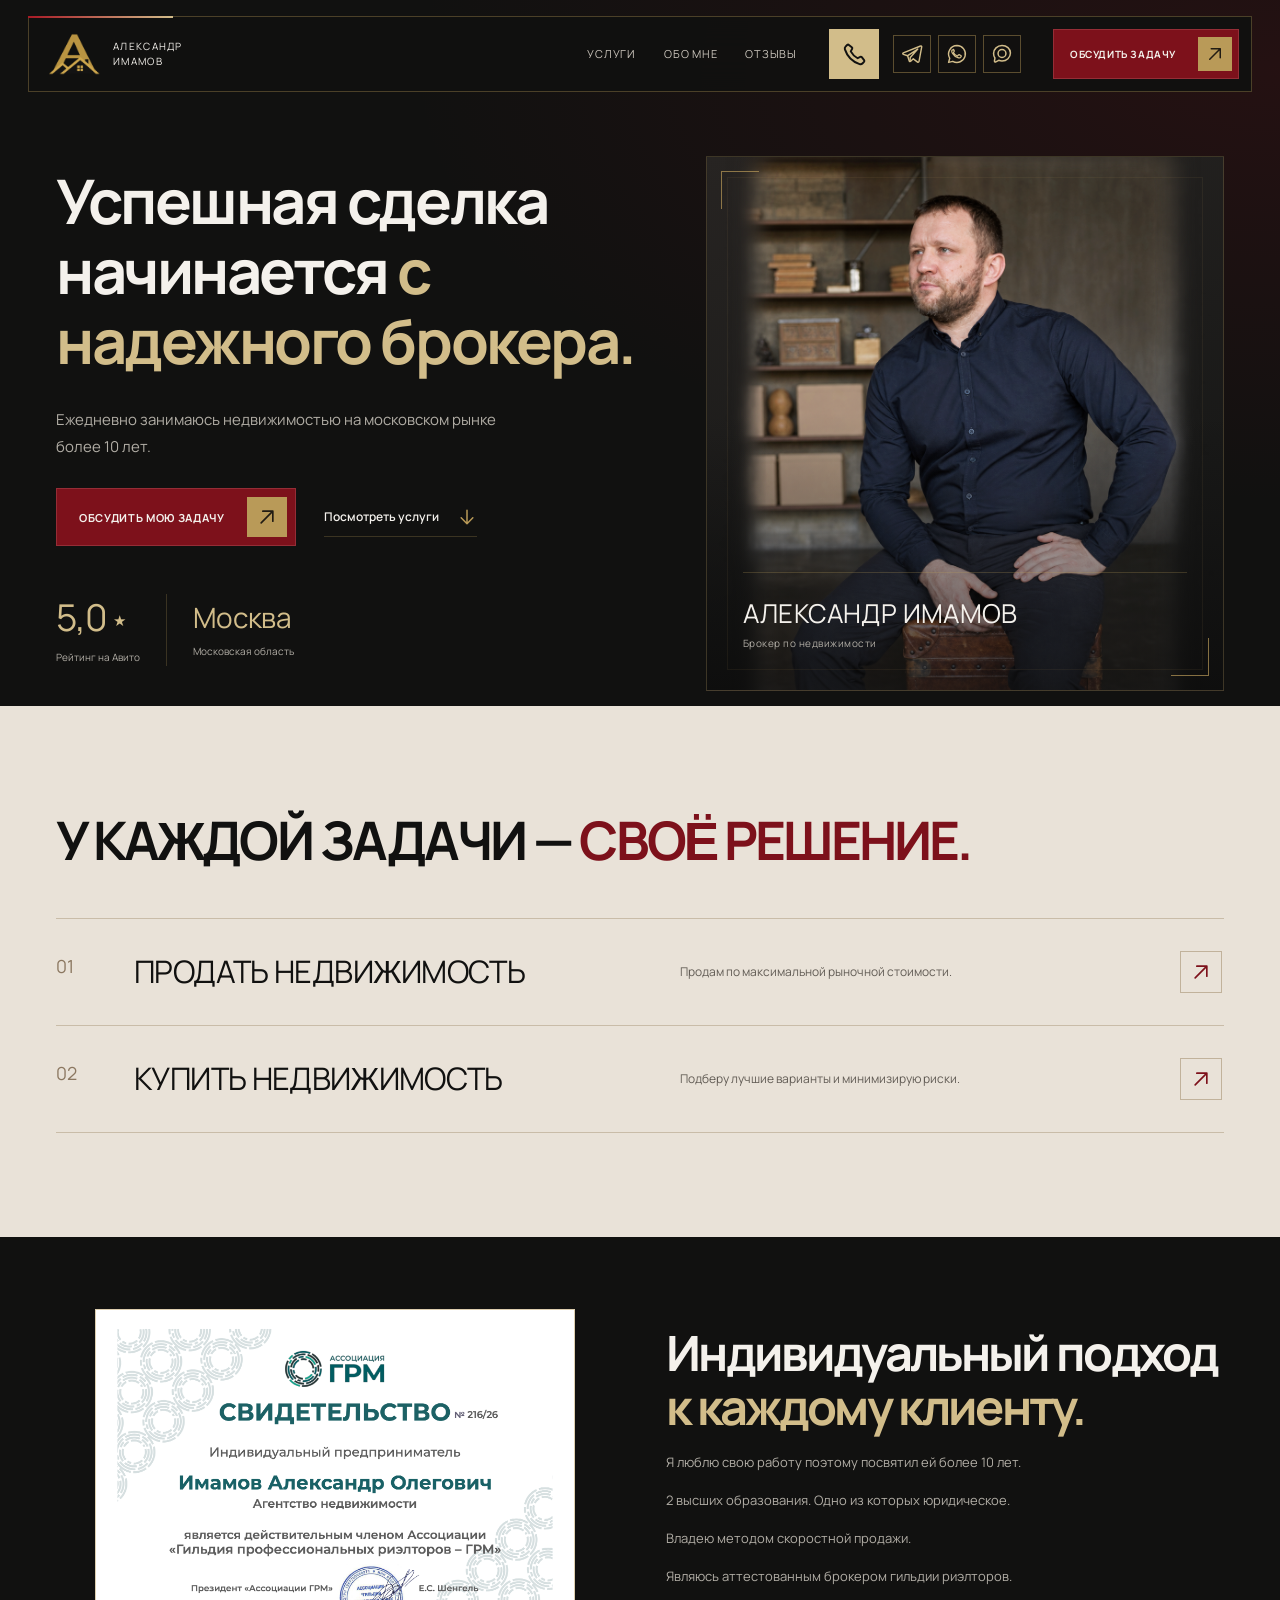
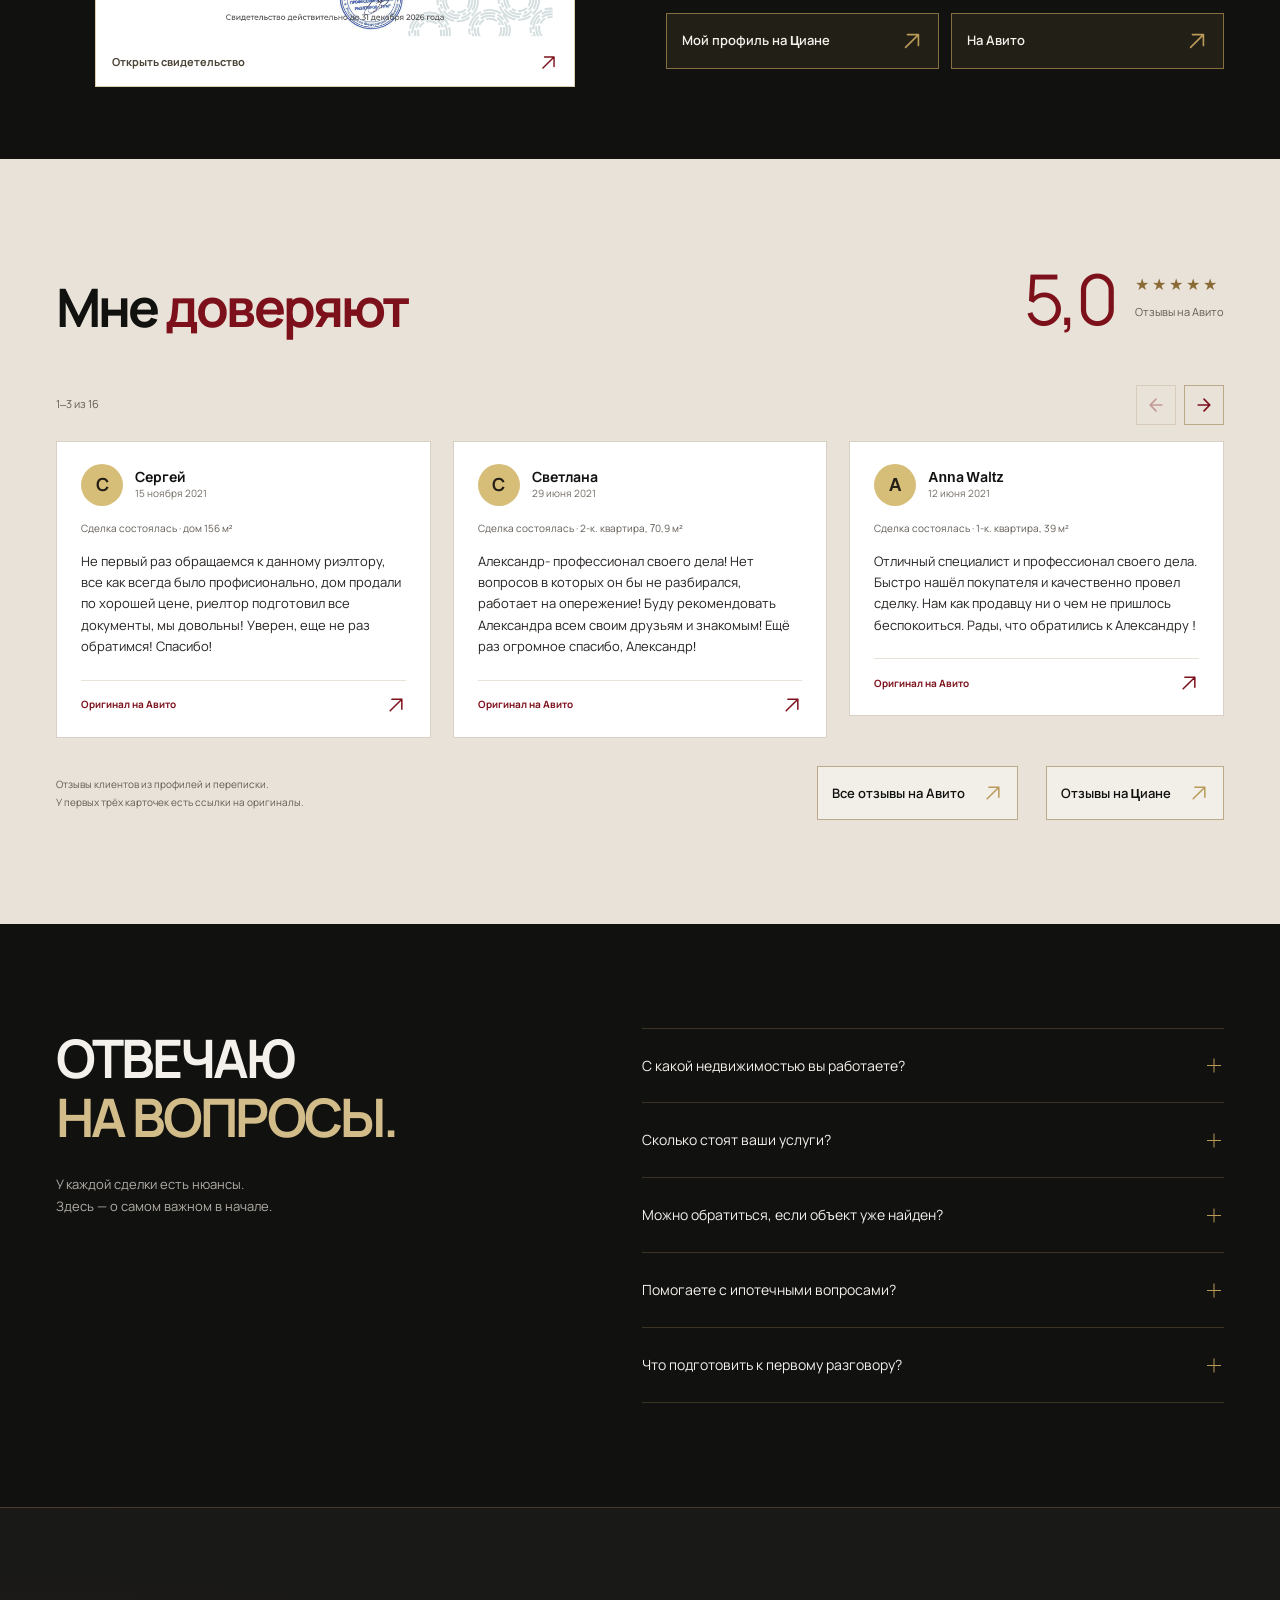
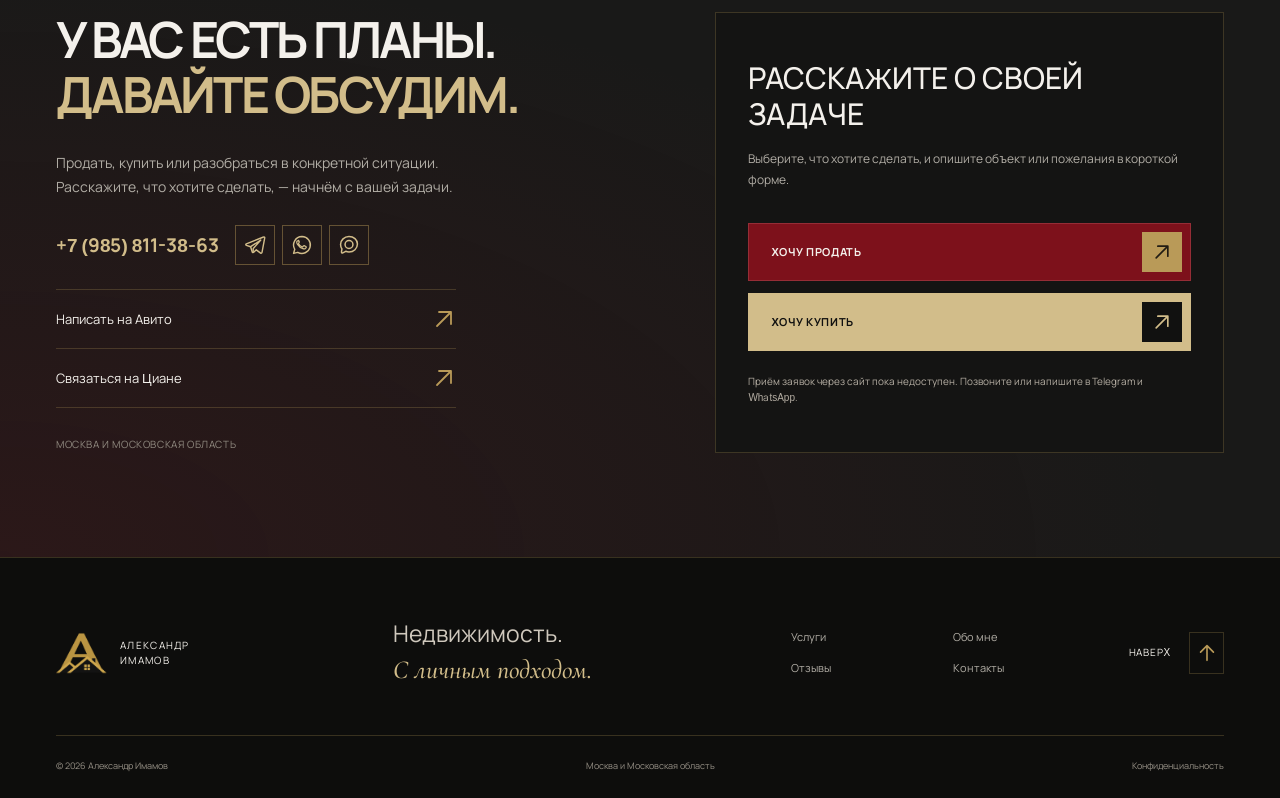
==== commit a2844d03: "10.11.0" ====
--- a/index.html
+++ b/index.html
@@ -63,7 +63,6 @@
             <span class="frame-corner corner-tl" aria-hidden="true"></span><span class="frame-corner corner-br" aria-hidden="true"></span>
             <div class="portrait-caption"><span>Александр Имамов</span><span>Брокер по недвижимости</span></div>
           </div>
-          <p class="hero-signature">Ваши интересы — в центре внимания.</p>
         </div>
       </div>
     </section>
--- a/assets/css/main.css
+++ b/assets/css/main.css
@@ -104,7 +104,6 @@
 .portrait-caption{position:absolute;z-index:2;bottom:38px;left:36px;right:36px;padding-top:22px;border-top:1px solid var(--line);display:flex;flex-direction:column;gap:4px}
 .portrait-caption span:first-child{font:400 26px/1.4 var(--display);text-transform:uppercase;letter-spacing:.015em}
 .portrait-caption span:last-child{font-size:10px;color:var(--muted);letter-spacing:.05em}
-.hero-signature{font:italic 500 25px/1.3 var(--serif);color:var(--gold-light);text-align:right;padding-top:22px}
 .section-intro{display:flex;align-items:flex-end;justify-content:space-between;gap:48px;margin-bottom:48px}
 .services .section-intro{display:block}
 
@@ -278,8 +277,8 @@
 @media(max-width:370px){.site-header:has(.desktop-nav) .header-cta{display:none}}
 @media(min-width:1600px){.hero{padding-top:180px}.hero-grid{gap:65px}.portrait-space{min-height:590px}}
 @media(max-width:1150px){.container{width:calc(100% - 72px)}.desktop-nav{gap:18px}.site-header{gap:24px;left:20px;right:20px}.hero-grid{gap:28px;grid-template-columns:1.1fr .9fr}h1{font-size:6.6vw}.hero-actions{gap:18px;flex-wrap:wrap}.hero-proof{gap:18px}.proof-item{padding-right:18px}.about-grid{gap:55px}.about-content h2{font-size:4vw}.process-grid{gap:55px}.contact-grid{gap:55px}.service-row{gap:22px;grid-template-columns:36px 1fr 1fr 40px}.service-row strong{font-size:27px}.reviews-links{gap:20px}.section{padding:85px 0}}
-@media(max-width:900px){.desktop-nav{display:none}.header-cta{margin-left:auto}.menu-toggle{display:block}.site-header{gap:12px}.hero{padding-top:132px}.hero-grid{grid-template-columns:1.12fr .88fr;gap:20px}h1{font-size:6.5vw}.hero-description{font-size:13px}.hero-proof{gap:16px;flex-wrap:wrap}.proof-item{padding-right:16px}.proof-location{flex-basis:100%;border-right:0;flex-direction:row;align-items:baseline;gap:8px}.proof-location strong{font-size:19px}.proof-location>span{font-size:9px}.portrait-space{min-height:500px}.hero-signature{font-size:21px}.hero-actions .text-link{font-size:11px}.about-grid{gap:38px;grid-template-columns:.8fr 1.2fr}.about-content h2{font-size:36px}.about-photo{min-height:470px}.about-content .large-copy{font-size:30px}.placeholder-label{font-size:8px}.section-intro{gap:30px}.process-grid{gap:38px}.process-list strong{font-size:23px}.review-track{grid-auto-columns:calc((100% - 18px)/2);gap:18px}.reviews-bottom{align-items:flex-start}.reviews-links{flex-direction:column;gap:5px}.faq-grid{gap:35px;grid-template-columns:.9fr 1.1fr}.faq-list summary{font-size:13px}.contact-grid{gap:32px;grid-template-columns:1fr 1fr}.contact-content h2{font-size:36px}.contact-form{padding:24px}.footer-main{grid-template-columns:1fr 1fr}.footer-main nav{max-width:240px}.back-top{justify-self:end}}
-@media(max-width:650px){html{scroll-padding-top:96px}.container{width:calc(100% - 40px)}.section{padding:65px 0}.site-header{left:12px;right:12px;top:12px;height:64px;padding:8px 10px 8px 12px}.brand-logo{width:40px;height:40px}.brand-name{font-size:8px}.brand{gap:9px}.header-cta{padding:5px 5px 5px 10px;min-height:38px;font-size:8px;gap:8px}.header-cta .button-arrow{width:26px;height:26px;font-size:21px}.menu-toggle{width:34px;flex-shrink:0}.menu-toggle span{left:6px;right:6px}.mobile-nav{inset:86px 12px auto}.hero{padding-top:116px}.hero-grid{display:flex;flex-direction:column;gap:28px}.hero-content{padding:0;width:100%}h1{font-size:clamp(42px,10.9vw,70px);line-height:1.14;letter-spacing:-.035em}h2{font-size:clamp(33px,8vw,46px)}.hero-description{margin-top:23px;max-width:400px;font-size:13px}.hero-actions{margin-top:24px;gap:18px}.button{min-height:54px;padding-left:16px;font-size:10px;gap:18px}.button-arrow{height:36px;width:36px}.hero-actions .text-link{font-size:10px;gap:10px}.hero-proof{margin-top:30px;gap:17px;flex-wrap:nowrap}.proof-item{padding-right:17px}.proof-item strong{font-size:29px}.proof-item>span{font-size:8px}.proof-location{flex-direction:column;flex-basis:auto;gap:0}.proof-location strong{font-size:22px}.proof-location>span{font-size:8px}.hero-visual{width:100%;padding-bottom:0}.portrait-space{min-height:0;flex:none;height:350px;width:100%}.portrait-caption{bottom:28px;left:28px;right:28px;padding-top:16px}.portrait-caption span:first-child{font-size:23px}.portrait-caption span:last-child{font-size:9px}.placeholder-label{font-size:9px}.hero-signature{padding-top:16px;text-align:left;font-size:22px}.hero-bottom{margin-top:30px;padding-block:17px;font-size:8px;letter-spacing:.03em}.hero-bottom a{gap:10px}.hero-bottom a span{font-size:18px}.section-intro{display:block;margin-bottom:32px}.service-row{grid-template-columns:24px 1fr 34px;gap:10px 16px;padding:24px 0}.service-row strong{font-size:24px}.service-row p{grid-column:2;grid-row:2;font-size:11px;line-height:1.8}.service-row .row-arrow{grid-column:3;grid-row:1 / 3;width:34px;height:34px;align-self:center;font-size:23px}.row-number{font-size:15px}.service-row:hover{padding-inline:0}.about-grid{display:flex;flex-direction:column-reverse;gap:34px}.about-content h2{font-size:clamp(32px,7.8vw,46px)}.about-content .large-copy{font-size:32px;margin-top:24px}.about-content>p{font-size:12px}.about-photo{min-height:0;height:330px;width:100%}.about-principles span{font-size:9px;padding:7px 9px}.about-links{gap:20px}.about-links .text-link{font-size:10px}.process-grid{grid-template-columns:1fr;gap:38px}.process-intro h2{font-size:44px}.process-intro>p{font-size:13px;margin-top:22px}.process-intro .button{margin-top:25px}.process-list li{gap:20px;padding:23px 0}.process-list p{font-size:12px}.reviews-intro{display:flex;align-items:flex-end;gap:20px}.reviews-intro h2{font-size:clamp(30px,7.3vw,43px)}.review-rating{display:block;flex-shrink:0;padding-bottom:2px}.review-rating>strong{display:block;font-size:45px}.rating-stars{font-size:10px;letter-spacing:1px;margin-top:7px}.review-rating p{font-size:8px;margin-top:4px}.review-track{grid-auto-columns:100%;gap:14px}.review-card{padding:20px}.review-card blockquote{font-size:12px}.reviews-bottom{display:block;margin-top:22px}.reviews-links{flex-direction:row;gap:24px;flex-wrap:wrap;margin-top:16px}.reviews-links .text-link{font-size:10px;gap:12px}.faq-grid{grid-template-columns:1fr;gap:30px}.faq-intro{font-size:12px;margin-top:22px}.faq-list summary{padding:22px 0;font-size:13px;gap:20px}.faq-answer{padding-right:18px}.contact-grid{grid-template-columns:1fr;gap:35px}.contact-content h2{font-size:clamp(32px,7.8vw,46px)}.contact-content>p{font-size:12px;margin-top:22px}.contact-platforms{margin-top:26px}.contact-content .contact-location{font-size:9px;margin-top:22px}.contact-form{padding:24px}.form-field label{font-size:11px}.form-field input,.form-field select,.form-field textarea{font-size:16px}.form-field input::placeholder,.form-field textarea::placeholder{font-size:13px}.consent{font-size:10px}.site-footer{padding:40px 0 22px}.footer-main{gap:28px 22px;padding-bottom:30px}.footer-main>p{font-size:19px;justify-self:end}.footer-main>p em{font-size:23px}.footer-main nav{font-size:10px;gap:12px 20px}.footer-bottom{flex-direction:column;gap:8px;font-size:9px}.back-top{font-size:9px}.legal-main{padding:120px 0 60px}.legal-main h1{font-size:38px}.legal-copy{font-size:13px}}
+@media(max-width:900px){.desktop-nav{display:none}.header-cta{margin-left:auto}.menu-toggle{display:block}.site-header{gap:12px}.hero{padding-top:132px}.hero-grid{grid-template-columns:1.12fr .88fr;gap:20px}h1{font-size:6.5vw}.hero-description{font-size:13px}.hero-proof{gap:16px;flex-wrap:wrap}.proof-item{padding-right:16px}.proof-location{flex-basis:100%;border-right:0;flex-direction:row;align-items:baseline;gap:8px}.proof-location strong{font-size:19px}.proof-location>span{font-size:9px}.portrait-space{min-height:500px}.hero-actions .text-link{font-size:11px}.about-grid{gap:38px;grid-template-columns:.8fr 1.2fr}.about-content h2{font-size:36px}.about-photo{min-height:470px}.about-content .large-copy{font-size:30px}.placeholder-label{font-size:8px}.section-intro{gap:30px}.process-grid{gap:38px}.process-list strong{font-size:23px}.review-track{grid-auto-columns:calc((100% - 18px)/2);gap:18px}.reviews-bottom{align-items:flex-start}.reviews-links{flex-direction:column;gap:5px}.faq-grid{gap:35px;grid-template-columns:.9fr 1.1fr}.faq-list summary{font-size:13px}.contact-grid{gap:32px;grid-template-columns:1fr 1fr}.contact-content h2{font-size:36px}.contact-form{padding:24px}.footer-main{grid-template-columns:1fr 1fr}.footer-main nav{max-width:240px}.back-top{justify-self:end}}
+@media(max-width:650px){html{scroll-padding-top:96px}.container{width:calc(100% - 40px)}.section{padding:65px 0}.site-header{left:12px;right:12px;top:12px;height:64px;padding:8px 10px 8px 12px}.brand-logo{width:40px;height:40px}.brand-name{font-size:8px}.brand{gap:9px}.header-cta{padding:5px 5px 5px 10px;min-height:38px;font-size:8px;gap:8px}.header-cta .button-arrow{width:26px;height:26px;font-size:21px}.menu-toggle{width:34px;flex-shrink:0}.menu-toggle span{left:6px;right:6px}.mobile-nav{inset:86px 12px auto}.hero{padding-top:116px}.hero-grid{display:flex;flex-direction:column;gap:28px}.hero-content{padding:0;width:100%}h1{font-size:clamp(42px,10.9vw,70px);line-height:1.14;letter-spacing:-.035em}h2{font-size:clamp(33px,8vw,46px)}.hero-description{margin-top:23px;max-width:400px;font-size:13px}.hero-actions{margin-top:24px;gap:18px}.button{min-height:54px;padding-left:16px;font-size:10px;gap:18px}.button-arrow{height:36px;width:36px}.hero-actions .text-link{font-size:10px;gap:10px}.hero-proof{margin-top:30px;gap:17px;flex-wrap:nowrap}.proof-item{padding-right:17px}.proof-item strong{font-size:29px}.proof-item>span{font-size:8px}.proof-location{flex-direction:column;flex-basis:auto;gap:0}.proof-location strong{font-size:22px}.proof-location>span{font-size:8px}.hero-visual{width:100%;padding-bottom:0}.portrait-space{min-height:0;flex:none;height:350px;width:100%}.portrait-caption{bottom:28px;left:28px;right:28px;padding-top:16px}.portrait-caption span:first-child{font-size:23px}.portrait-caption span:last-child{font-size:9px}.placeholder-label{font-size:9px}.hero-bottom{margin-top:30px;padding-block:17px;font-size:8px;letter-spacing:.03em}.hero-bottom a{gap:10px}.hero-bottom a span{font-size:18px}.section-intro{display:block;margin-bottom:32px}.service-row{grid-template-columns:24px 1fr 34px;gap:10px 16px;padding:24px 0}.service-row strong{font-size:24px}.service-row p{grid-column:2;grid-row:2;font-size:11px;line-height:1.8}.service-row .row-arrow{grid-column:3;grid-row:1 / 3;width:34px;height:34px;align-self:center;font-size:23px}.row-number{font-size:15px}.service-row:hover{padding-inline:0}.about-grid{display:flex;flex-direction:column-reverse;gap:34px}.about-content h2{font-size:clamp(32px,7.8vw,46px)}.about-content .large-copy{font-size:32px;margin-top:24px}.about-content>p{font-size:12px}.about-photo{min-height:0;height:330px;width:100%}.about-principles span{font-size:9px;padding:7px 9px}.about-links{gap:20px}.about-links .text-link{font-size:10px}.process-grid{grid-template-columns:1fr;gap:38px}.process-intro h2{font-size:44px}.process-intro>p{font-size:13px;margin-top:22px}.process-intro .button{margin-top:25px}.process-list li{gap:20px;padding:23px 0}.process-list p{font-size:12px}.reviews-intro{display:flex;align-items:flex-end;gap:20px}.reviews-intro h2{font-size:clamp(30px,7.3vw,43px)}.review-rating{display:block;flex-shrink:0;padding-bottom:2px}.review-rating>strong{display:block;font-size:45px}.rating-stars{font-size:10px;letter-spacing:1px;margin-top:7px}.review-rating p{font-size:8px;margin-top:4px}.review-track{grid-auto-columns:100%;gap:14px}.review-card{padding:20px}.review-card blockquote{font-size:12px}.reviews-bottom{display:block;margin-top:22px}.reviews-links{flex-direction:row;gap:24px;flex-wrap:wrap;margin-top:16px}.reviews-links .text-link{font-size:10px;gap:12px}.faq-grid{grid-template-columns:1fr;gap:30px}.faq-intro{font-size:12px;margin-top:22px}.faq-list summary{padding:22px 0;font-size:13px;gap:20px}.faq-answer{padding-right:18px}.contact-grid{grid-template-columns:1fr;gap:35px}.contact-content h2{font-size:clamp(32px,7.8vw,46px)}.contact-content>p{font-size:12px;margin-top:22px}.contact-platforms{margin-top:26px}.contact-content .contact-location{font-size:9px;margin-top:22px}.contact-form{padding:24px}.form-field label{font-size:11px}.form-field input,.form-field select,.form-field textarea{font-size:16px}.form-field input::placeholder,.form-field textarea::placeholder{font-size:13px}.consent{font-size:10px}.site-footer{padding:40px 0 22px}.footer-main{gap:28px 22px;padding-bottom:30px}.footer-main>p{font-size:19px;justify-self:end}.footer-main>p em{font-size:23px}.footer-main nav{font-size:10px;gap:12px 20px}.footer-bottom{flex-direction:column;gap:8px;font-size:9px}.back-top{font-size:9px}.legal-main{padding:120px 0 60px}.legal-main h1{font-size:38px}.legal-copy{font-size:13px}}
 @media(max-width:370px){.container{width:calc(100% - 32px)}.header-cta>span:first-child{max-width:58px}.header-cta{gap:8px}.site-header{gap:6px}.hero-actions{gap:12px}.hero-actions .button{padding-left:12px;font-size:9px;gap:12px}.hero-actions .text-link{font-size:9px}.hero-proof{gap:12px}.proof-item{padding-right:12px}.proof-location strong{font-size:21px}.service-row strong{font-size:21px}.contact-form{padding:20px}.reviews-intro h2{font-size:28px}}
 @media(prefers-reduced-motion:reduce){html{scroll-behavior:auto}*,*::before,*::after{transition:none!important;animation:none!important}}
 @media(max-width:650px){.site-header:has(.desktop-nav) .header-cta{display:none}.site-header .header-contact{margin-left:auto}.site-header .messenger-link{width:34px;height:34px}.site-header .messenger-link img{width:20px;height:20px}}
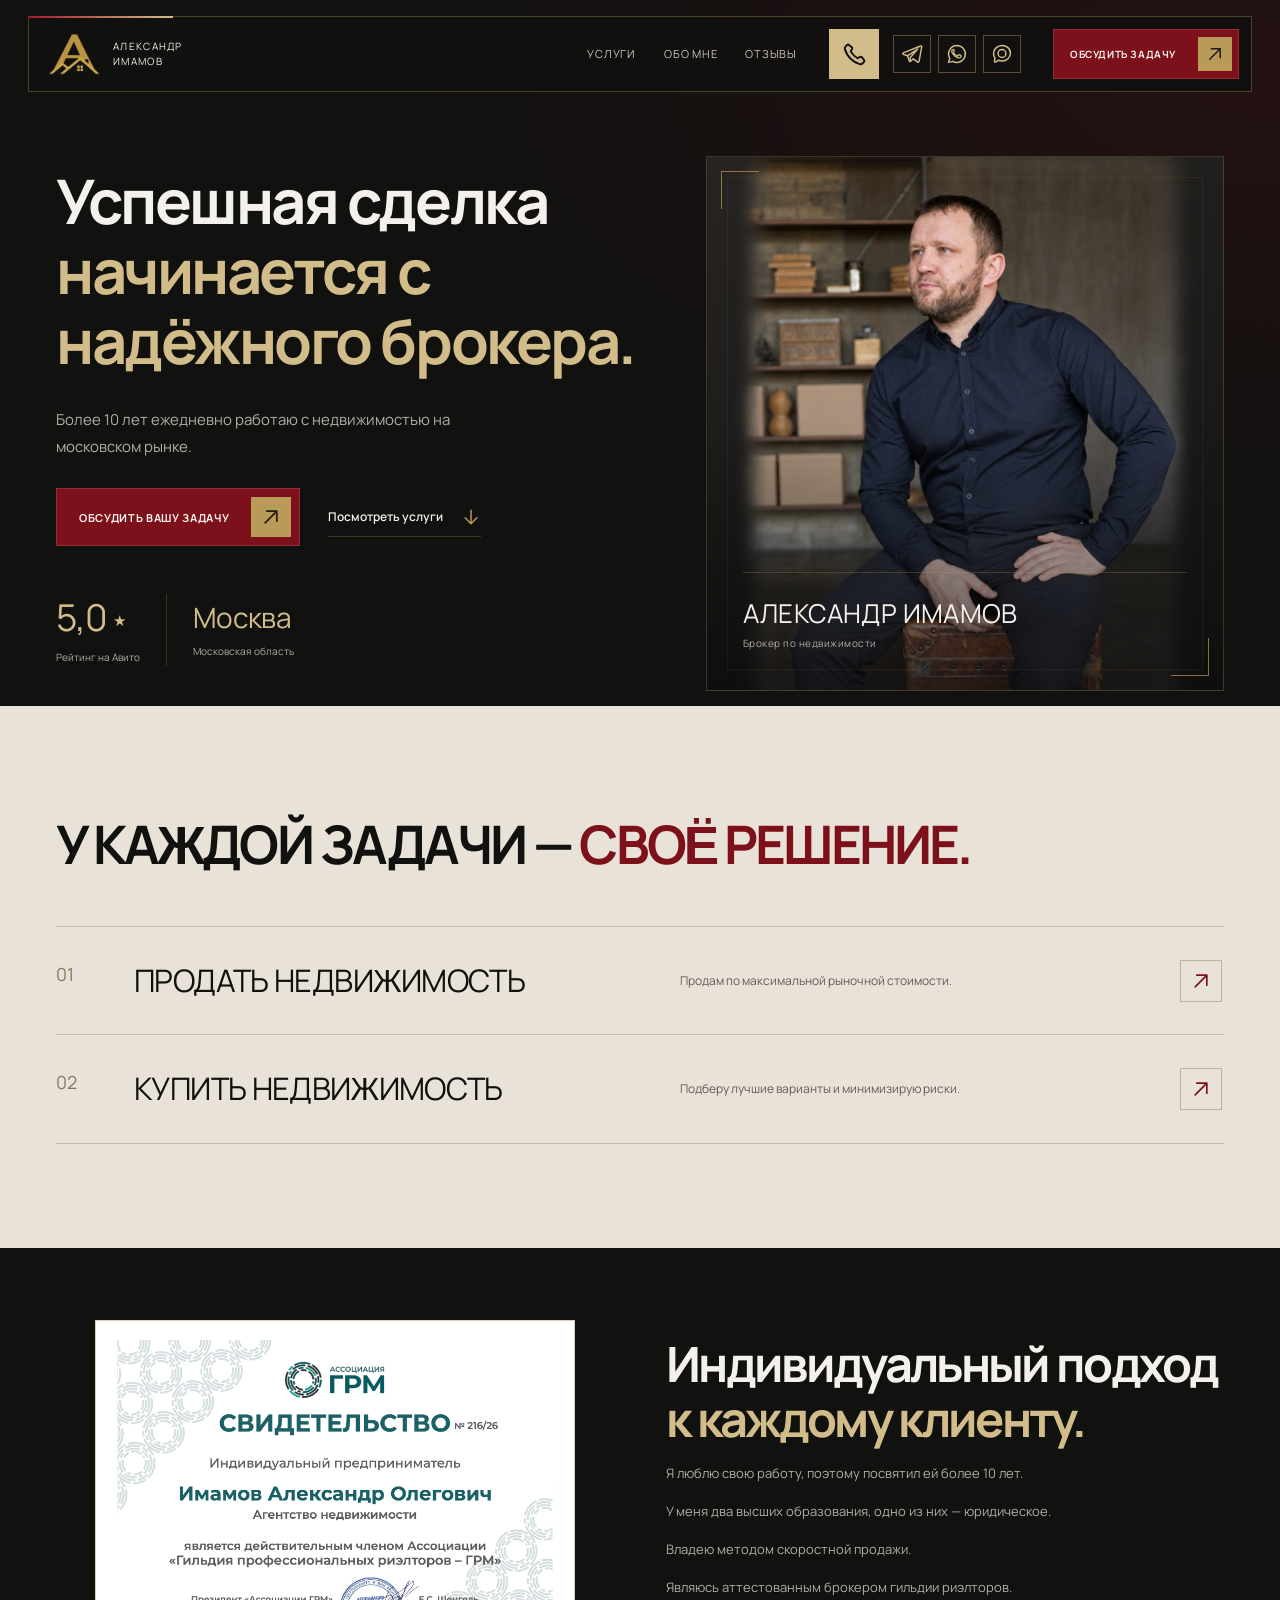
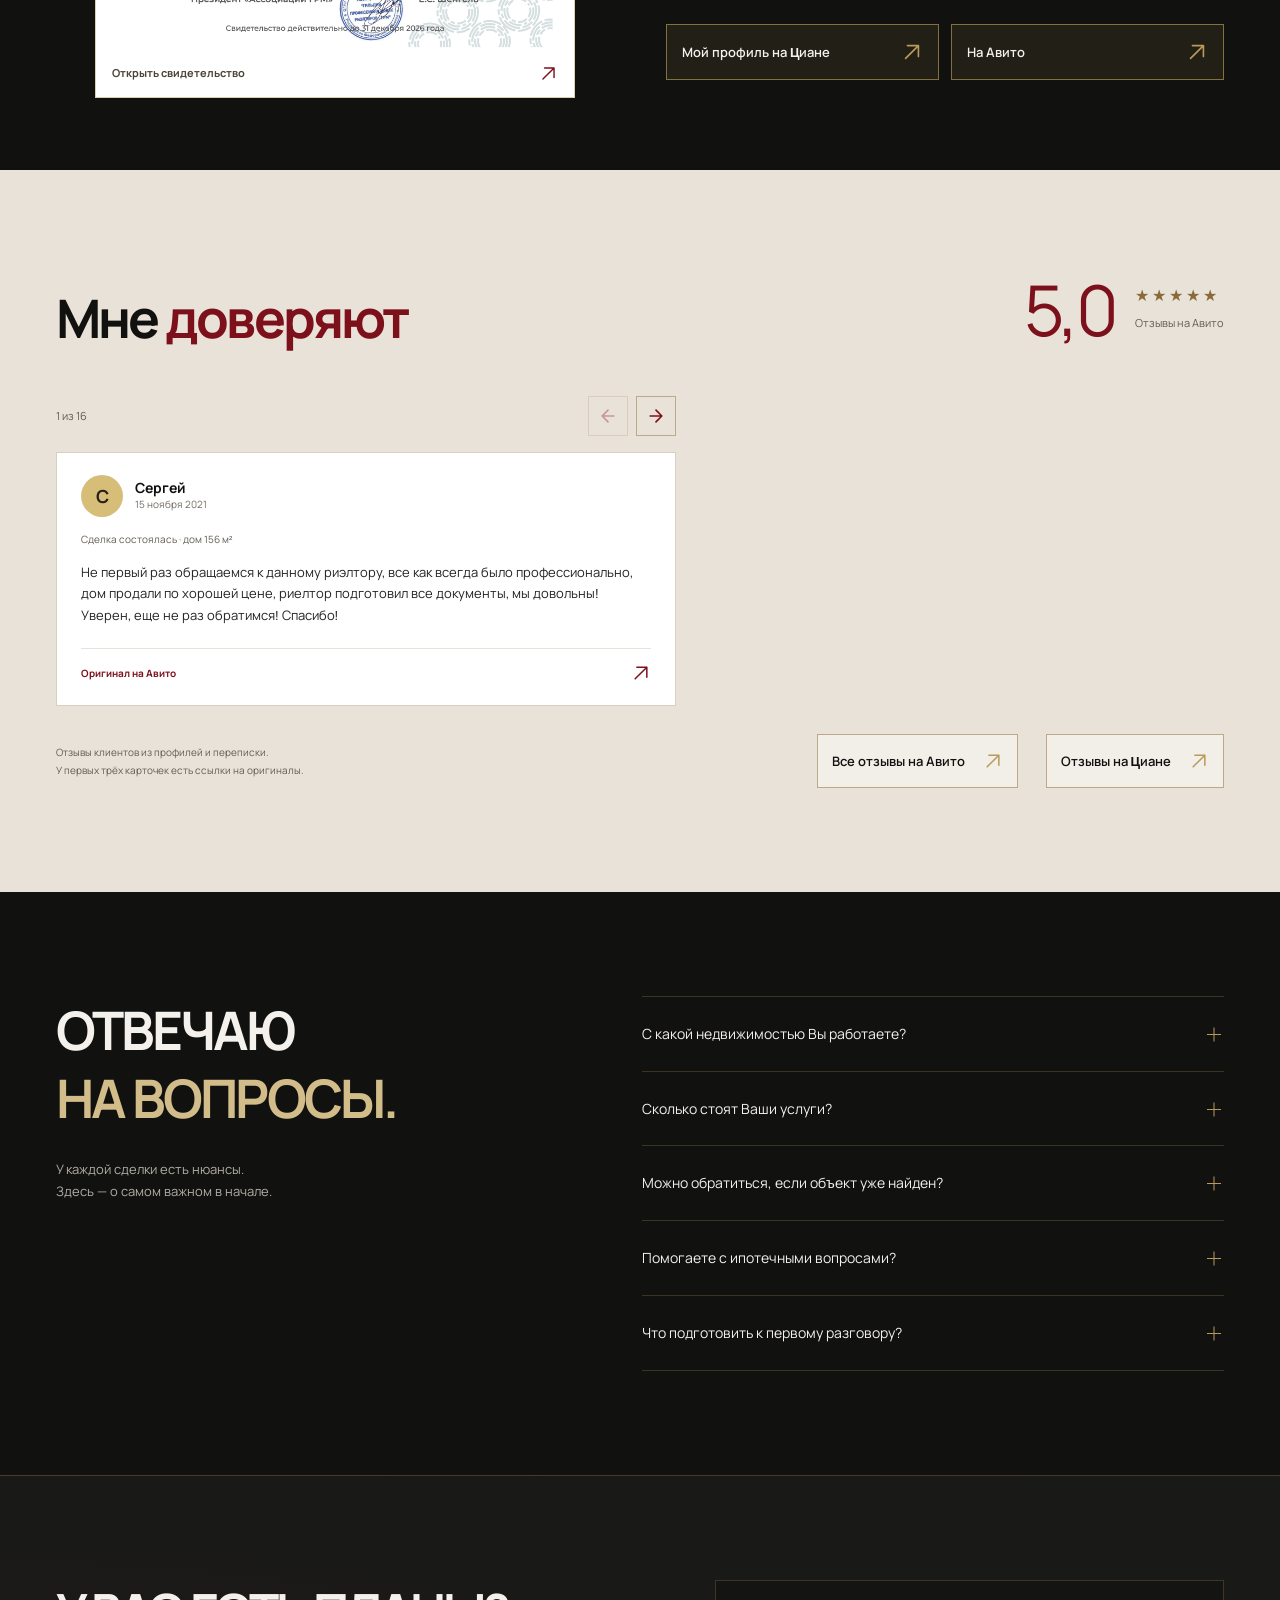
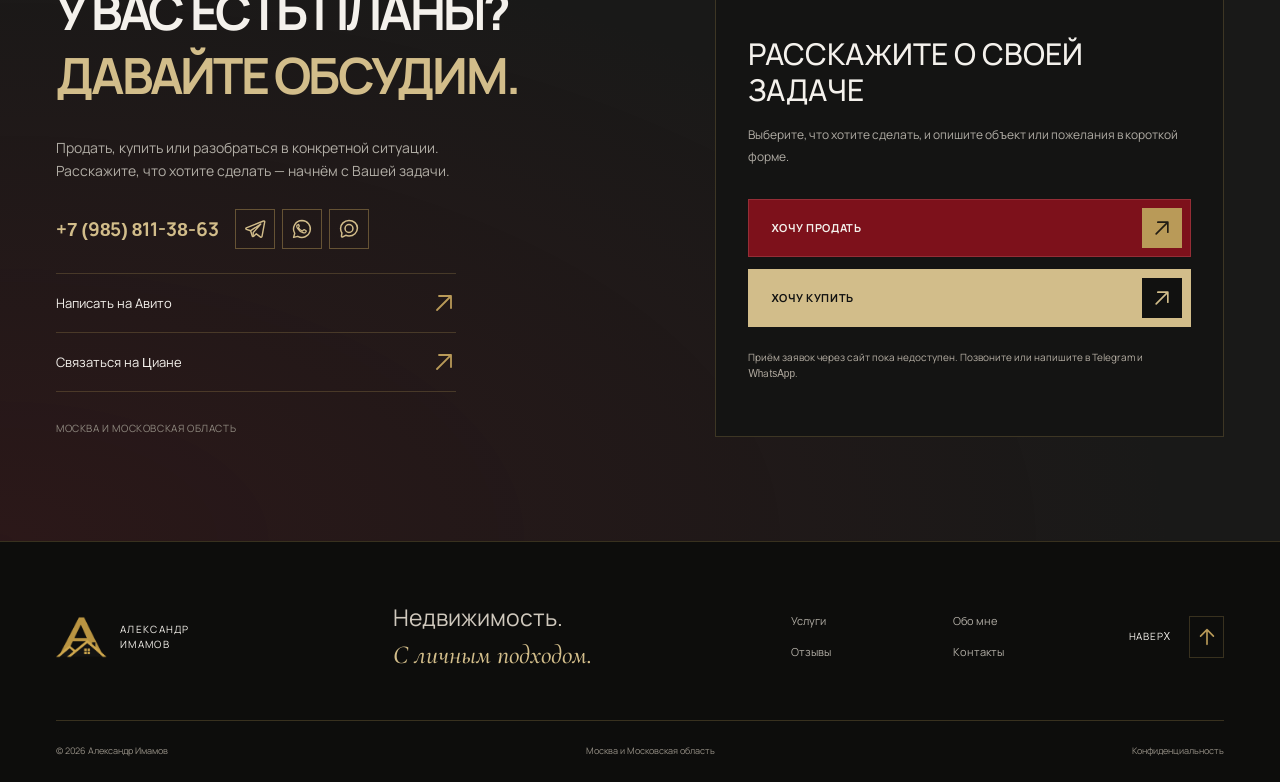
==== commit 53d32ce0: "12.11" ====
--- a/index.html
+++ b/index.html
@@ -5,7 +5,7 @@
   <meta name="viewport" content="width=device-width, initial-scale=1">
   <meta name="theme-color" content="#111110">
   <title>Александр Имамов — брокер по недвижимости в Москве и области</title>
-  <meta name="description" content="Продажа и покупка недвижимости в Москве и Московской области. Александр Имамов — брокер по недвижимости. Личное сопровождение, внимание к документам и вашим задачам.">
+  <meta name="description" content="Продажа и покупка недвижимости в Москве и Московской области. Александр Имамов — брокер по недвижимости. Личное сопровождение, внимание к документам и Вашим задачам.">
   <meta property="og:type" content="website">
   <meta property="og:locale" content="ru_RU">
   <meta property="og:title" content="Александр Имамов — недвижимость с личным подходом">
@@ -46,10 +46,10 @@
     <section class="hero" aria-labelledby="hero-title">
       <div class="container hero-grid">
         <div class="hero-content">
-          <h1 id="hero-title">Успешная сделка начинается <span class="gold-text">с надежного брокера.</span></h1>
-          <p class="hero-description">Ежедневно занимаюсь недвижимостью на московском рынке более 10 лет.</p>
+          <h1 id="hero-title">Успешная сделка <span class="gold-text">начинается с надёжного брокера.</span></h1>
+          <p class="hero-description">Более 10 лет ежедневно работаю с недвижимостью на московском рынке.</p>
           <div class="hero-actions">
-            <a class="button" href="#contact" data-dialog-open="task-dialog"><span>Обсудить мою задачу</span><span class="button-arrow" aria-hidden="true"><svg viewBox="0 0 24 24" fill="none" stroke="currentColor" stroke-width="2" stroke-linecap="round" stroke-linejoin="round" focusable="false" aria-hidden="true"><path d="M5 19 19 5M7 5h12v12"/></svg></span></a>
+            <a class="button" href="#contact" data-dialog-open="task-dialog"><span>Обсудить Вашу задачу</span><span class="button-arrow" aria-hidden="true"><svg viewBox="0 0 24 24" fill="none" stroke="currentColor" stroke-width="2" stroke-linecap="round" stroke-linejoin="round" focusable="false" aria-hidden="true"><path d="M5 19 19 5M7 5h12v12"/></svg></span></a>
             <a class="text-link" href="#services">Посмотреть услуги <span aria-hidden="true"><svg class="icon-arrow" viewBox="0 0 24 24" fill="none" stroke="currentColor" stroke-width="1.8" stroke-linecap="round" stroke-linejoin="round" focusable="false"><path d="M12 4v16m-7-7 7 7 7-7"/></svg></span></a>
           </div>
           <div class="hero-proof">
@@ -84,8 +84,8 @@
         <a class="about-certificate" href="assets/docs/imamov-certificate.pdf" target="_blank" rel="noopener noreferrer" aria-label="Открыть свидетельство Александра Имамова в PDF"><img src="assets/images/imamov-certificate.png" alt="Свидетельство Ассоциации Гильдия профессиональных риэлторов: Имамов Александр Олегович" width="1684" height="1191" loading="lazy" decoding="async"><span>Открыть свидетельство <svg class="icon-arrow" viewBox="0 0 24 24" fill="none" stroke="currentColor" stroke-width="1.8" stroke-linecap="round" stroke-linejoin="round" focusable="false" aria-hidden="true"><path d="M5 19 19 5M7 5h12v12"/></svg></span></a>
         <div class="about-content">
           <h2 id="about-title">Индивидуальный подход <span class="gold-text">к каждому клиенту.</span></h2>
-          <p>Я люблю свою работу поэтому посвятил ей более 10 лет.</p>
-          <p>2 высших образования. Одно из которых юридическое.</p>
+          <p>Я люблю свою работу, поэтому посвятил ей более 10 лет.</p>
+          <p>У меня два высших образования, одно из них — юридическое.</p>
           <p>Владею методом скоростной продажи.</p>
           <p>Являюсь аттестованным брокером гильдии риэлторов.</p>
           <div class="about-links"><a class="text-link" href="https://www.cian.ru/agents/54034442/" target="_blank" rel="noopener noreferrer">Мой профиль на Циане <span aria-hidden="true"><svg class="icon-arrow" viewBox="0 0 24 24" fill="none" stroke="currentColor" stroke-width="1.8" stroke-linecap="round" stroke-linejoin="round" focusable="false"><path d="M5 19 19 5M7 5h12v12"/></svg></span></a><a class="text-link" href="https://www.avito.ru/brands/i16598349/all/nedvizhimost?src=sharing&amp;sellerId=8bd6395f97cbc61c9940ce1d78818bae" target="_blank" rel="noopener noreferrer">На Авито <span aria-hidden="true"><svg class="icon-arrow" viewBox="0 0 24 24" fill="none" stroke="currentColor" stroke-width="1.8" stroke-linecap="round" stroke-linejoin="round" focusable="false"><path d="M5 19 19 5M7 5h12v12"/></svg></span></a></div>
@@ -101,19 +101,19 @@
           <article class="review-card">
             <div class="review-author"><span class="review-avatar" aria-hidden="true">С</span><div><strong>Сергей</strong><span>15 ноября 2021</span></div></div>
             <p class="review-stage">Сделка состоялась · дом 156 м²</p>
-            <blockquote>Не первый раз обращаемся к данному риэлтору, все как всегда было профисионально, дом продали по хорошей цене, риелтор подготовил все документы, мы довольны! Уверен, еще не раз обратимся! Спасибо!</blockquote>
+            <blockquote>Не первый раз обращаемся к данному риэлтору, все как всегда было профессионально, дом продали по хорошей цене, риелтор подготовил все документы, мы довольны! Уверен, еще не раз обратимся! Спасибо!</blockquote>
             <a class="review-source" href="https://www.avito.ru/brands/i16598349/all/nedvizhimost?src=sharing&amp;sellerId=8bd6395f97cbc61c9940ce1d78818bae#:~:text=Не%20первый%20раз%20обращаемся%20к%20данному%20риэлтору" target="_blank" rel="noopener noreferrer"><span>Оригинал на Авито</span><span aria-hidden="true"><svg class="icon-arrow" viewBox="0 0 24 24" fill="none" stroke="currentColor" stroke-width="1.8" stroke-linecap="round" stroke-linejoin="round" focusable="false"><path d="M5 19 19 5M7 5h12v12"/></svg></span></a>
           </article>
           <article class="review-card">
             <div class="review-author"><span class="review-avatar" aria-hidden="true">С</span><div><strong>Светлана</strong><span>29 июня 2021</span></div></div>
             <p class="review-stage">Сделка состоялась · 2-к. квартира, 70,9 м²</p>
-            <blockquote>Александр- профессионал своего дела! Нет вопросов в которых он бы не разбирался, работает на опережение! Буду рекомендовать Александра всем своим друзьям и знакомым! Ещё раз огромное спасибо, Александр!</blockquote>
+            <blockquote>Александр — профессионал своего дела! Нет вопросов, в которых он бы не разбирался, работает на опережение! Буду рекомендовать Александра всем своим друзьям и знакомым! Ещё раз огромное спасибо, Александр!</blockquote>
             <a class="review-source" href="https://www.avito.ru/brands/i16598349/all/nedvizhimost?src=sharing&amp;sellerId=8bd6395f97cbc61c9940ce1d78818bae#:~:text=Александр-%20профессионал%20своего%20дела" target="_blank" rel="noopener noreferrer"><span>Оригинал на Авито</span><span aria-hidden="true"><svg class="icon-arrow" viewBox="0 0 24 24" fill="none" stroke="currentColor" stroke-width="1.8" stroke-linecap="round" stroke-linejoin="round" focusable="false"><path d="M5 19 19 5M7 5h12v12"/></svg></span></a>
           </article>
           <article class="review-card">
             <div class="review-author"><span class="review-avatar" aria-hidden="true">A</span><div><strong>Anna Waltz</strong><span>12 июня 2021</span></div></div>
             <p class="review-stage">Сделка состоялась · 1-к. квартира, 39 м²</p>
-            <blockquote>Отличный специалист и профессионал своего дела. Быстро нашёл покупателя и качественно провел сделку. Нам как продавцу ни о чем не пришлось беспокоиться. Рады, что обратились к Александру !</blockquote>
+            <blockquote>Отличный специалист и профессионал своего дела. Быстро нашёл покупателя и качественно провёл сделку. Нам как продавцу ни о чём не пришлось беспокоиться. Рады, что обратились к Александру!</blockquote>
             <a class="review-source" href="https://www.avito.ru/brands/i16598349/all/nedvizhimost?src=sharing&amp;sellerId=8bd6395f97cbc61c9940ce1d78818bae#:~:text=Отличный%20специалист%20и%20профессионал%20своего%20дела" target="_blank" rel="noopener noreferrer"><span>Оригинал на Авито</span><span aria-hidden="true"><svg class="icon-arrow" viewBox="0 0 24 24" fill="none" stroke="currentColor" stroke-width="1.8" stroke-linecap="round" stroke-linejoin="round" focusable="false"><path d="M5 19 19 5M7 5h12v12"/></svg></span></a>
           </article>
           <article class="review-card review-card-image"><img src="assets/images/reviews/veronika-full.jpeg" alt="Отзыв Вероники о продаже и покупке нескольких объектов с Александром" width="591" height="1280" loading="lazy" decoding="async"><p class="review-image-caption">Вероника</p></article>
@@ -137,10 +137,10 @@
     <section class="section faq" id="faq" aria-labelledby="faq-title">
       <div class="container faq-grid"><div><h2 id="faq-title">ОТВЕЧАЮ<br><span class="gold-text">НА ВОПРОСЫ.</span></h2><p class="faq-intro">У каждой сделки есть нюансы.<br>Здесь — о самом важном в начале.</p></div>
         <div class="faq-list">
-          <details><summary>С какой недвижимостью вы работаете?<span class="faq-icon" aria-hidden="true"></span></summary><div class="faq-answer"><p>Основное направление — вторичный рынок Москвы и Московской области. Также работаю с загородной и коммерческой недвижимостью. Расскажите о вашем объекте или планах — обсудим задачу подробнее.</p></div></details>
-          <details><summary>Сколько стоят ваши услуги?<span class="faq-icon" aria-hidden="true"></span></summary><div class="faq-answer"><p>Стоимость зависит от задачи, объекта и объёма сопровождения. Обсудим её после знакомства с вашей ситуацией и согласуем условия до начала работы.</p></div></details>
-          <details><summary>Можно обратиться, если объект уже найден?<span class="faq-icon" aria-hidden="true"></span></summary><div class="faq-answer"><p>Да. Можно обсудить сопровождение выбранной сделки: разбор документов, согласование условий и подготовку к оформлению. Состав работы определим под вашу ситуацию.</p></div></details>
-          <details><summary>Помогаете с ипотечными вопросами?<span class="faq-icon" aria-hidden="true"></span></summary><div class="faq-answer"><p>Да, можно обратиться за консультацией по ипотеке и рефинансированию. Возможные варианты зависят от объекта, вашей ситуации и условий банков.</p></div></details>
+          <details><summary>С какой недвижимостью Вы работаете?<span class="faq-icon" aria-hidden="true"></span></summary><div class="faq-answer"><p>Основное направление — вторичный рынок Москвы и Московской области. Также работаю с загородной и коммерческой недвижимостью. Расскажите о Вашем объекте или планах — обсудим задачу подробнее.</p></div></details>
+          <details><summary>Сколько стоят Ваши услуги?<span class="faq-icon" aria-hidden="true"></span></summary><div class="faq-answer"><p>Стоимость зависит от задачи, объекта и объёма сопровождения. Обсудим её после знакомства с Вашей ситуацией и согласуем условия до начала работы.</p></div></details>
+          <details><summary>Можно обратиться, если объект уже найден?<span class="faq-icon" aria-hidden="true"></span></summary><div class="faq-answer"><p>Да. Можно обсудить сопровождение выбранной сделки: разбор документов, согласование условий и подготовку к оформлению. Состав работы определим под Вашу ситуацию.</p></div></details>
+          <details><summary>Помогаете с ипотечными вопросами?<span class="faq-icon" aria-hidden="true"></span></summary><div class="faq-answer"><p>Да, можно обратиться за консультацией по ипотеке и рефинансированию. Возможные варианты зависят от объекта, Вашей ситуации и условий банков.</p></div></details>
           <details><summary>Что подготовить к первому разговору?<span class="faq-icon" aria-hidden="true"></span></summary><div class="faq-answer"><p>Достаточно описать цель, район, примерный бюджет или характеристики объекта и желаемые сроки. Если есть объявление, можно прислать ссылку. Перечень необходимых документов обсудим отдельно.</p></div></details>
         </div>
       </div>
@@ -148,7 +148,7 @@
 
     <section class="section contact" id="contact" aria-labelledby="contact-title">
       <div class="container contact-grid">
-        <div class="contact-content"><h2 id="contact-title">У ВАС ЕСТЬ ПЛАНЫ.<br><span class="gold-text">ДАВАЙТЕ ОБСУДИМ.</span></h2><p>Продать, купить или разобраться в конкретной ситуации. Расскажите, что хотите сделать, — начнём с вашей задачи.</p><div class="contact-direct"><a href="tel:+79858113863">+7 (985) 811-38-63</a><div class="messenger-links" aria-label="Написать в мессенджере"><a class="messenger-link" href="https://t.me/+79858113863" target="_blank" rel="noopener noreferrer" aria-label="Написать в Telegram"><img src="assets/icons/telegram.svg" alt="" width="22" height="22"></a><a class="messenger-link" href="https://wa.me/79858113863" target="_blank" rel="noopener noreferrer" aria-label="Написать в WhatsApp"><img src="assets/icons/whatsapp.svg" alt="" width="22" height="22"></a><a class="messenger-link" href="https://max.ru/u/f9LHodD0cOKAglfFPrXE1MtCGaczb3hkgduze3JJs4Af_rQjc_cLAccVXo0" target="_blank" rel="noopener noreferrer" aria-label="Написать Александру в MAX" title="MAX: +7 (985) 811-38-63"><img src="assets/icons/max.svg" alt="" width="22" height="22"></a></div></div><div class="contact-platforms"><a href="https://www.avito.ru/brands/i16598349/all/nedvizhimost?src=sharing&amp;sellerId=8bd6395f97cbc61c9940ce1d78818bae" target="_blank" rel="noopener noreferrer"><span>Написать на Авито</span><span aria-hidden="true"><svg class="icon-arrow" viewBox="0 0 24 24" fill="none" stroke="currentColor" stroke-width="1.8" stroke-linecap="round" stroke-linejoin="round" focusable="false"><path d="M5 19 19 5M7 5h12v12"/></svg></span></a><a href="https://www.cian.ru/agents/54034442/" target="_blank" rel="noopener noreferrer"><span>Связаться на Циане</span><span aria-hidden="true"><svg class="icon-arrow" viewBox="0 0 24 24" fill="none" stroke="currentColor" stroke-width="1.8" stroke-linecap="round" stroke-linejoin="round" focusable="false"><path d="M5 19 19 5M7 5h12v12"/></svg></span></a></div><p class="contact-location">Москва и Московская область</p></div>
+        <div class="contact-content"><h2 id="contact-title">У ВАС ЕСТЬ ПЛАНЫ?<br><span class="gold-text">ДАВАЙТЕ ОБСУДИМ.</span></h2><p>Продать, купить или разобраться в конкретной ситуации. Расскажите, что хотите сделать — начнём с Вашей задачи.</p><div class="contact-direct"><a href="tel:+79858113863">+7 (985) 811-38-63</a><div class="messenger-links" aria-label="Написать в мессенджере"><a class="messenger-link" href="https://t.me/+79858113863" target="_blank" rel="noopener noreferrer" aria-label="Написать в Telegram"><img src="assets/icons/telegram.svg" alt="" width="22" height="22"></a><a class="messenger-link" href="https://wa.me/79858113863" target="_blank" rel="noopener noreferrer" aria-label="Написать в WhatsApp"><img src="assets/icons/whatsapp.svg" alt="" width="22" height="22"></a><a class="messenger-link" href="https://max.ru/u/f9LHodD0cOKAglfFPrXE1MtCGaczb3hkgduze3JJs4Af_rQjc_cLAccVXo0" target="_blank" rel="noopener noreferrer" aria-label="Написать Александру в MAX" title="MAX: +7 (985) 811-38-63"><img src="assets/icons/max.svg" alt="" width="22" height="22"></a></div></div><div class="contact-platforms"><a href="https://www.avito.ru/brands/i16598349/all/nedvizhimost?src=sharing&amp;sellerId=8bd6395f97cbc61c9940ce1d78818bae" target="_blank" rel="noopener noreferrer"><span>Написать на Авито</span><span aria-hidden="true"><svg class="icon-arrow" viewBox="0 0 24 24" fill="none" stroke="currentColor" stroke-width="1.8" stroke-linecap="round" stroke-linejoin="round" focusable="false"><path d="M5 19 19 5M7 5h12v12"/></svg></span></a><a href="https://www.cian.ru/agents/54034442/" target="_blank" rel="noopener noreferrer"><span>Связаться на Циане</span><span aria-hidden="true"><svg class="icon-arrow" viewBox="0 0 24 24" fill="none" stroke="currentColor" stroke-width="1.8" stroke-linecap="round" stroke-linejoin="round" focusable="false"><path d="M5 19 19 5M7 5h12v12"/></svg></span></a></div><p class="contact-location">Москва и Московская область</p></div>
         <div class="contact-form contact-options">
           <h3>Расскажите о своей задаче</h3>
           <p>Выберите, что хотите сделать, и опишите объект или пожелания в короткой форме.</p>
@@ -163,10 +163,10 @@
   <dialog class="request-dialog" id="sell-dialog" aria-labelledby="sell-dialog-title" aria-describedby="sell-dialog-description">
     <button class="dialog-close" type="button" data-dialog-close aria-label="Закрыть форму">×</button>
     <h2 id="sell-dialog-title">ПРОДАТЬ <span class="gold-text">НЕДВИЖИМОСТЬ.</span></h2>
-    <p class="dialog-description" id="sell-dialog-description">Расскажите, что вы хотите продать. Укажите тип объекта, район и другие важные детали.</p>
+    <p class="dialog-description" id="sell-dialog-description">Расскажите, что Вы хотите продать. Укажите тип объекта, район и другие важные детали.</p>
     <form class="dialog-form" id="sell-form" data-form-state="disconnected" aria-describedby="sell-form-status">
       <input type="hidden" name="service" value="Продать недвижимость">
-      <div class="form-field"><label for="sell-name">Ваше имя</label><input id="sell-name" name="name" type="text" placeholder="Как к вам обращаться" autocomplete="name" maxlength="100" required></div>
+      <div class="form-field"><label for="sell-name">Ваше имя</label><input id="sell-name" name="name" type="text" placeholder="Как к Вам обращаться" autocomplete="name" maxlength="100" required></div>
       <div class="form-field"><label for="sell-phone">Номер телефона</label><input id="sell-phone" name="phone" type="tel" inputmode="tel" placeholder="+7 999 123-45-67" autocomplete="tel" maxlength="30" required></div>
       <div class="form-field"><label for="sell-message">Что хотите продать?</label><textarea id="sell-message" name="message" placeholder="Например: двухкомнатная квартира в Москве, район, площадь, желаемые сроки" rows="3" maxlength="2000" required></textarea></div>
       <label class="consent"><input type="checkbox" name="consent" required><span>Я ознакомился с <a href="privacy.html">политикой обработки персональных данных</a>.</span></label>
@@ -179,10 +179,10 @@
   <dialog class="request-dialog" id="buy-dialog" aria-labelledby="buy-dialog-title" aria-describedby="buy-dialog-description">
     <button class="dialog-close" type="button" data-dialog-close aria-label="Закрыть форму">×</button>
     <h2 id="buy-dialog-title">КУПИТЬ <span class="gold-text">НЕДВИЖИМОСТЬ.</span></h2>
-    <p class="dialog-description" id="buy-dialog-description">Расскажите, что вы хотите купить. Укажите район, бюджет и пожелания к объекту.</p>
+    <p class="dialog-description" id="buy-dialog-description">Расскажите, что Вы хотите купить. Укажите район, бюджет и пожелания к объекту.</p>
     <form class="dialog-form" id="buy-form" data-form-state="disconnected" aria-describedby="buy-form-status">
       <input type="hidden" name="service" value="Купить недвижимость">
-      <div class="form-field"><label for="buy-name">Ваше имя</label><input id="buy-name" name="name" type="text" placeholder="Как к вам обращаться" autocomplete="name" maxlength="100" required></div>
+      <div class="form-field"><label for="buy-name">Ваше имя</label><input id="buy-name" name="name" type="text" placeholder="Как к Вам обращаться" autocomplete="name" maxlength="100" required></div>
       <div class="form-field"><label for="buy-phone">Номер телефона</label><input id="buy-phone" name="phone" type="tel" inputmode="tel" placeholder="+7 999 123-45-67" autocomplete="tel" maxlength="30" required></div>
       <div class="form-field"><label for="buy-message">Что хотите купить?</label><textarea id="buy-message" name="message" placeholder="Например: квартира в Москве, район, бюджет, площадь и важные пожелания" rows="3" maxlength="2000" required></textarea></div>
       <label class="consent"><input type="checkbox" name="consent" required><span>Я ознакомился с <a href="privacy.html">политикой обработки персональных данных</a>.</span></label>
@@ -196,10 +196,10 @@
     <button class="dialog-close" type="button" data-dialog-close aria-label="Закрыть форму">×</button>
     <h2 id="task-dialog-title">ОБСУДИТЬ <span class="gold-text">ВАШУ ЗАДАЧУ.</span></h2>
     <form class="dialog-form" id="task-form" data-form-state="disconnected" aria-describedby="task-form-status">
-      <div class="form-field"><label for="task-service">Что вы хотите сделать?</label><select id="task-service" name="service" required><option value="">Выберите задачу</option><option value="Продать недвижимость">Продать недвижимость</option><option value="Купить недвижимость">Купить недвижимость</option><option value="Нужна консультация">Нужна консультация</option></select></div>
-      <div class="form-field"><label for="task-name">Ваше имя</label><input id="task-name" name="name" type="text" placeholder="Как к вам обращаться" autocomplete="name" maxlength="100" required></div>
+      <div class="form-field"><label for="task-service">Что Вы хотите сделать?</label><select id="task-service" name="service" required><option value="">Выберите задачу</option><option value="Продать недвижимость">Продать недвижимость</option><option value="Купить недвижимость">Купить недвижимость</option><option value="Нужна консультация">Нужна консультация</option></select></div>
+      <div class="form-field"><label for="task-name">Ваше имя</label><input id="task-name" name="name" type="text" placeholder="Как к Вам обращаться" autocomplete="name" maxlength="100" required></div>
       <div class="form-field"><label for="task-phone">Номер телефона</label><input id="task-phone" name="phone" type="tel" inputmode="tel" placeholder="+7 999 123-45-67" autocomplete="tel" maxlength="30" required></div>
-      <div class="form-field"><label for="task-message">Опишите вашу задачу</label><textarea id="task-message" name="message" placeholder="Что хотите сделать? Укажите объект, район, бюджет или сроки" rows="3" maxlength="2000" required></textarea></div>
+      <div class="form-field"><label for="task-message">Опишите Вашу задачу</label><textarea id="task-message" name="message" placeholder="Что хотите сделать? Укажите объект, район, бюджет или сроки" rows="3" maxlength="2000" required></textarea></div>
       <label class="consent"><input type="checkbox" name="consent" required><span>Я ознакомился с <a href="privacy.html">политикой обработки персональных данных</a>.</span></label>
       <button class="button form-submit" type="submit" disabled><span>Отправить заявку</span><span class="button-arrow" aria-hidden="true"><svg viewBox="0 0 24 24" fill="none" stroke="currentColor" stroke-width="2" stroke-linecap="round" stroke-linejoin="round" focusable="false" aria-hidden="true"><path d="M5 19 19 5M7 5h12v12"/></svg></span></button>
       <p class="form-status" id="task-form-status" role="status">Приём заявок через форму пока недоступен. Позвоните или напишите мне ниже.</p>
--- a/assets/css/main.css
+++ b/assets/css/main.css
@@ -106,12 +106,13 @@
 .portrait-caption span:last-child{font-size:10px;color:var(--muted);letter-spacing:.05em}
 .section-intro{display:flex;align-items:flex-end;justify-content:space-between;gap:48px;margin-bottom:48px}
 .services .section-intro{display:block}
+.services .section-intro h2{line-height:1.28}
 
 .services-list{border-top:1px solid #c9bca8}
 .service-row{display:grid;grid-template-columns:48px 1.1fr 1fr 44px;gap:30px;align-items:center;padding:32px 0;border-bottom:1px solid #c9bca8;transition:padding .2s,background .2s}
 .service-row:hover{padding-inline:12px;background:rgba(125,17,27,.035)}
 .row-number{align-self:start;color:#8b7760;font:400 18px/1.7 var(--display)}
-.service-row strong{font:400 31px/1.25 var(--display);text-transform:uppercase;letter-spacing:-.02em}
+.service-row strong{font:400 31px/1.4 var(--display);text-transform:uppercase;letter-spacing:-.02em}
 .service-row p{font-size:12px;line-height:1.8;max-width:350px}
 .row-arrow{width:42px;height:42px;border:1px solid #c1b29b;display:grid;place-items:center;color:var(--red);transition:background .2s,color .2s}
 .row-arrow svg{display:block;width:20px;height:20px}
@@ -151,9 +152,9 @@
 .review-rating>strong{font:400 70px/1 var(--display);color:var(--red);letter-spacing:-.05em}
 .rating-stars{display:block;font:400 16px/1.4 Arial;letter-spacing:3px;color:#8a6b35}
 .review-rating p{font-size:11px;margin-top:7px}
-.review-track{display:grid;grid-auto-flow:column;grid-auto-columns:calc((100% - 44px)/3);gap:22px;align-items:start;overflow-x:auto;overflow-y:hidden;scroll-snap-type:x mandatory;scrollbar-width:none;overscroll-behavior-inline:contain;transition:height .3s ease}
+.review-track{display:grid;grid-auto-flow:column;grid-auto-columns:100%;gap:0;max-width:620px;align-items:start;overflow-x:auto;overflow-y:hidden;scroll-snap-type:x mandatory;scrollbar-width:none;overscroll-behavior-inline:contain;transition:height .3s ease}
 .review-track::-webkit-scrollbar{display:none}
-.review-card{background:white;border:1px solid #d8d0c5;display:flex;flex-direction:column;align-self:start;height:max-content;min-width:0;padding:22px 24px;scroll-snap-align:start}
+.review-card{background:white;border:1px solid #d8d0c5;display:flex;flex-direction:column;align-self:start;height:max-content;min-width:0;padding:22px 24px;scroll-snap-align:start;scroll-snap-stop:always}
 .review-author{display:flex;align-items:center;gap:12px;min-height:42px}
 .review-avatar{width:42px;height:42px;flex:none;display:grid;place-items:center;border-radius:50%;background:#d6bd78;color:#241f17;font-size:18px;font-weight:700}
 .review-author strong,.review-author span:last-child{display:block}
@@ -163,7 +164,7 @@
 .review-card blockquote{margin:15px 0 22px;color:#262321;font-size:13px;line-height:1.65}
 .review-source{margin-top:auto;display:flex;justify-content:space-between;align-items:center;border-top:1px solid #e9e2d8;padding-top:14px;font-size:10px;font-weight:700;color:var(--red)}
 .review-source>span:last-child{font-size:20px;line-height:1}
-.review-controls{display:flex;align-items:center;justify-content:flex-end;gap:8px;margin-bottom:16px}
+.review-controls{display:flex;align-items:center;justify-content:flex-end;gap:8px;max-width:620px;margin-bottom:16px}
 .review-count{margin-right:auto;color:#625c55;font-size:11px}
 .review-arrow{width:40px;height:40px;display:grid;place-items:center;padding:0;border:1px solid #bba989;background:transparent;color:var(--red)}
 .review-arrow svg{display:block;width:20px;height:20px}
@@ -179,6 +180,7 @@
 .reviews-links .text-link:hover{background:white;border-color:var(--red)}
 .reviews-links .text-link .icon-arrow{width:20px;height:20px}
 .faq-grid{display:grid;grid-template-columns:1fr 1.15fr;gap:80px}
+.faq-grid h2,.contact-content h2{line-height:1.28}
 .faq-intro{font-size:13px;margin-top:26px}
 .faq-list{border-top:1px solid var(--line)}
 .faq-list details{border-bottom:1px solid var(--line)}
@@ -277,8 +279,8 @@
 @media(max-width:370px){.site-header:has(.desktop-nav) .header-cta{display:none}}
 @media(min-width:1600px){.hero{padding-top:180px}.hero-grid{gap:65px}.portrait-space{min-height:590px}}
 @media(max-width:1150px){.container{width:calc(100% - 72px)}.desktop-nav{gap:18px}.site-header{gap:24px;left:20px;right:20px}.hero-grid{gap:28px;grid-template-columns:1.1fr .9fr}h1{font-size:6.6vw}.hero-actions{gap:18px;flex-wrap:wrap}.hero-proof{gap:18px}.proof-item{padding-right:18px}.about-grid{gap:55px}.about-content h2{font-size:4vw}.process-grid{gap:55px}.contact-grid{gap:55px}.service-row{gap:22px;grid-template-columns:36px 1fr 1fr 40px}.service-row strong{font-size:27px}.reviews-links{gap:20px}.section{padding:85px 0}}
-@media(max-width:900px){.desktop-nav{display:none}.header-cta{margin-left:auto}.menu-toggle{display:block}.site-header{gap:12px}.hero{padding-top:132px}.hero-grid{grid-template-columns:1.12fr .88fr;gap:20px}h1{font-size:6.5vw}.hero-description{font-size:13px}.hero-proof{gap:16px;flex-wrap:wrap}.proof-item{padding-right:16px}.proof-location{flex-basis:100%;border-right:0;flex-direction:row;align-items:baseline;gap:8px}.proof-location strong{font-size:19px}.proof-location>span{font-size:9px}.portrait-space{min-height:500px}.hero-actions .text-link{font-size:11px}.about-grid{gap:38px;grid-template-columns:.8fr 1.2fr}.about-content h2{font-size:36px}.about-photo{min-height:470px}.about-content .large-copy{font-size:30px}.placeholder-label{font-size:8px}.section-intro{gap:30px}.process-grid{gap:38px}.process-list strong{font-size:23px}.review-track{grid-auto-columns:calc((100% - 18px)/2);gap:18px}.reviews-bottom{align-items:flex-start}.reviews-links{flex-direction:column;gap:5px}.faq-grid{gap:35px;grid-template-columns:.9fr 1.1fr}.faq-list summary{font-size:13px}.contact-grid{gap:32px;grid-template-columns:1fr 1fr}.contact-content h2{font-size:36px}.contact-form{padding:24px}.footer-main{grid-template-columns:1fr 1fr}.footer-main nav{max-width:240px}.back-top{justify-self:end}}
-@media(max-width:650px){html{scroll-padding-top:96px}.container{width:calc(100% - 40px)}.section{padding:65px 0}.site-header{left:12px;right:12px;top:12px;height:64px;padding:8px 10px 8px 12px}.brand-logo{width:40px;height:40px}.brand-name{font-size:8px}.brand{gap:9px}.header-cta{padding:5px 5px 5px 10px;min-height:38px;font-size:8px;gap:8px}.header-cta .button-arrow{width:26px;height:26px;font-size:21px}.menu-toggle{width:34px;flex-shrink:0}.menu-toggle span{left:6px;right:6px}.mobile-nav{inset:86px 12px auto}.hero{padding-top:116px}.hero-grid{display:flex;flex-direction:column;gap:28px}.hero-content{padding:0;width:100%}h1{font-size:clamp(42px,10.9vw,70px);line-height:1.14;letter-spacing:-.035em}h2{font-size:clamp(33px,8vw,46px)}.hero-description{margin-top:23px;max-width:400px;font-size:13px}.hero-actions{margin-top:24px;gap:18px}.button{min-height:54px;padding-left:16px;font-size:10px;gap:18px}.button-arrow{height:36px;width:36px}.hero-actions .text-link{font-size:10px;gap:10px}.hero-proof{margin-top:30px;gap:17px;flex-wrap:nowrap}.proof-item{padding-right:17px}.proof-item strong{font-size:29px}.proof-item>span{font-size:8px}.proof-location{flex-direction:column;flex-basis:auto;gap:0}.proof-location strong{font-size:22px}.proof-location>span{font-size:8px}.hero-visual{width:100%;padding-bottom:0}.portrait-space{min-height:0;flex:none;height:350px;width:100%}.portrait-caption{bottom:28px;left:28px;right:28px;padding-top:16px}.portrait-caption span:first-child{font-size:23px}.portrait-caption span:last-child{font-size:9px}.placeholder-label{font-size:9px}.hero-bottom{margin-top:30px;padding-block:17px;font-size:8px;letter-spacing:.03em}.hero-bottom a{gap:10px}.hero-bottom a span{font-size:18px}.section-intro{display:block;margin-bottom:32px}.service-row{grid-template-columns:24px 1fr 34px;gap:10px 16px;padding:24px 0}.service-row strong{font-size:24px}.service-row p{grid-column:2;grid-row:2;font-size:11px;line-height:1.8}.service-row .row-arrow{grid-column:3;grid-row:1 / 3;width:34px;height:34px;align-self:center;font-size:23px}.row-number{font-size:15px}.service-row:hover{padding-inline:0}.about-grid{display:flex;flex-direction:column-reverse;gap:34px}.about-content h2{font-size:clamp(32px,7.8vw,46px)}.about-content .large-copy{font-size:32px;margin-top:24px}.about-content>p{font-size:12px}.about-photo{min-height:0;height:330px;width:100%}.about-principles span{font-size:9px;padding:7px 9px}.about-links{gap:20px}.about-links .text-link{font-size:10px}.process-grid{grid-template-columns:1fr;gap:38px}.process-intro h2{font-size:44px}.process-intro>p{font-size:13px;margin-top:22px}.process-intro .button{margin-top:25px}.process-list li{gap:20px;padding:23px 0}.process-list p{font-size:12px}.reviews-intro{display:flex;align-items:flex-end;gap:20px}.reviews-intro h2{font-size:clamp(30px,7.3vw,43px)}.review-rating{display:block;flex-shrink:0;padding-bottom:2px}.review-rating>strong{display:block;font-size:45px}.rating-stars{font-size:10px;letter-spacing:1px;margin-top:7px}.review-rating p{font-size:8px;margin-top:4px}.review-track{grid-auto-columns:100%;gap:14px}.review-card{padding:20px}.review-card blockquote{font-size:12px}.reviews-bottom{display:block;margin-top:22px}.reviews-links{flex-direction:row;gap:24px;flex-wrap:wrap;margin-top:16px}.reviews-links .text-link{font-size:10px;gap:12px}.faq-grid{grid-template-columns:1fr;gap:30px}.faq-intro{font-size:12px;margin-top:22px}.faq-list summary{padding:22px 0;font-size:13px;gap:20px}.faq-answer{padding-right:18px}.contact-grid{grid-template-columns:1fr;gap:35px}.contact-content h2{font-size:clamp(32px,7.8vw,46px)}.contact-content>p{font-size:12px;margin-top:22px}.contact-platforms{margin-top:26px}.contact-content .contact-location{font-size:9px;margin-top:22px}.contact-form{padding:24px}.form-field label{font-size:11px}.form-field input,.form-field select,.form-field textarea{font-size:16px}.form-field input::placeholder,.form-field textarea::placeholder{font-size:13px}.consent{font-size:10px}.site-footer{padding:40px 0 22px}.footer-main{gap:28px 22px;padding-bottom:30px}.footer-main>p{font-size:19px;justify-self:end}.footer-main>p em{font-size:23px}.footer-main nav{font-size:10px;gap:12px 20px}.footer-bottom{flex-direction:column;gap:8px;font-size:9px}.back-top{font-size:9px}.legal-main{padding:120px 0 60px}.legal-main h1{font-size:38px}.legal-copy{font-size:13px}}
+@media(max-width:900px){.desktop-nav{display:none}.header-cta{margin-left:auto}.menu-toggle{display:block}.site-header{gap:12px}.hero{padding-top:132px}.hero-grid{grid-template-columns:1.12fr .88fr;gap:20px}h1{font-size:6.5vw}.hero-description{font-size:13px}.hero-proof{gap:16px;flex-wrap:wrap}.proof-item{padding-right:16px}.proof-location{flex-basis:100%;border-right:0;flex-direction:row;align-items:baseline;gap:8px}.proof-location strong{font-size:19px}.proof-location>span{font-size:9px}.portrait-space{min-height:500px}.hero-actions .text-link{font-size:11px}.about-grid{gap:38px;grid-template-columns:.8fr 1.2fr}.about-content h2{font-size:36px}.about-photo{min-height:470px}.about-content .large-copy{font-size:30px}.placeholder-label{font-size:8px}.section-intro{gap:30px}.process-grid{gap:38px}.process-list strong{font-size:23px}.reviews-bottom{align-items:flex-start}.reviews-links{flex-direction:column;gap:5px}.faq-grid{gap:35px;grid-template-columns:.9fr 1.1fr}.faq-list summary{font-size:13px}.contact-grid{gap:32px;grid-template-columns:1fr 1fr}.contact-content h2{font-size:36px}.contact-form{padding:24px}.footer-main{grid-template-columns:1fr 1fr}.footer-main nav{max-width:240px}.back-top{justify-self:end}}
+@media(max-width:650px){html{scroll-padding-top:96px}.container{width:calc(100% - 40px)}.section{padding:65px 0}.site-header{left:12px;right:12px;top:12px;height:64px;padding:8px 10px 8px 12px}.brand-logo{width:40px;height:40px}.brand-name{font-size:8px}.brand{gap:9px}.header-cta{padding:5px 5px 5px 10px;min-height:38px;font-size:8px;gap:8px}.header-cta .button-arrow{width:26px;height:26px;font-size:21px}.menu-toggle{width:34px;flex-shrink:0}.menu-toggle span{left:6px;right:6px}.mobile-nav{inset:86px 12px auto}.hero{padding-top:116px}.hero-grid{display:flex;flex-direction:column;gap:28px}.hero-content{padding:0;width:100%}h1{font-size:clamp(42px,10.9vw,70px);line-height:1.14;letter-spacing:-.035em}h2{font-size:clamp(33px,8vw,46px)}.hero-description{margin-top:23px;max-width:400px;font-size:13px}.hero-actions{margin-top:24px;gap:18px}.button{min-height:54px;padding-left:16px;font-size:10px;gap:18px}.button-arrow{height:36px;width:36px}.hero-actions .text-link{font-size:10px;gap:10px}.hero-proof{margin-top:30px;gap:17px;flex-wrap:nowrap}.proof-item{padding-right:17px}.proof-item strong{font-size:29px}.proof-item>span{font-size:8px}.proof-location{flex-direction:column;flex-basis:auto;gap:0}.proof-location strong{font-size:22px}.proof-location>span{font-size:8px}.hero-visual{width:100%;padding-bottom:0}.portrait-space{min-height:0;flex:none;height:350px;width:100%}.portrait-caption{bottom:28px;left:28px;right:28px;padding-top:16px}.portrait-caption span:first-child{font-size:23px}.portrait-caption span:last-child{font-size:9px}.placeholder-label{font-size:9px}.hero-bottom{margin-top:30px;padding-block:17px;font-size:8px;letter-spacing:.03em}.hero-bottom a{gap:10px}.hero-bottom a span{font-size:18px}.section-intro{display:block;margin-bottom:32px}.service-row{grid-template-columns:24px 1fr 34px;gap:10px 16px;padding:24px 0}.service-row strong{font-size:24px}.service-row p{grid-column:2;grid-row:2;font-size:11px;line-height:1.8}.service-row .row-arrow{grid-column:3;grid-row:1 / 3;width:34px;height:34px;align-self:center;font-size:23px}.row-number{font-size:15px}.service-row:hover{padding-inline:0}.about-grid{display:flex;flex-direction:column-reverse;gap:34px}.about-content h2{font-size:clamp(32px,7.8vw,46px)}.about-content .large-copy{font-size:32px;margin-top:24px}.about-content>p{font-size:12px}.about-photo{min-height:0;height:330px;width:100%}.about-principles span{font-size:9px;padding:7px 9px}.about-links{gap:20px}.about-links .text-link{font-size:10px}.process-grid{grid-template-columns:1fr;gap:38px}.process-intro h2{font-size:44px}.process-intro>p{font-size:13px;margin-top:22px}.process-intro .button{margin-top:25px}.process-list li{gap:20px;padding:23px 0}.process-list p{font-size:12px}.reviews-intro{display:flex;align-items:flex-end;gap:20px}.reviews-intro h2{font-size:clamp(30px,7.3vw,43px)}.review-rating{display:block;flex-shrink:0;padding-bottom:2px}.review-rating>strong{display:block;font-size:45px}.rating-stars{font-size:10px;letter-spacing:1px;margin-top:7px}.review-rating p{font-size:8px;margin-top:4px}.review-card{padding:20px}.review-card blockquote{font-size:12px}.reviews-bottom{display:block;margin-top:22px}.reviews-links{flex-direction:row;gap:24px;flex-wrap:wrap;margin-top:16px}.reviews-links .text-link{font-size:10px;gap:12px}.faq-grid{grid-template-columns:1fr;gap:30px}.faq-intro{font-size:12px;margin-top:22px}.faq-list summary{padding:22px 0;font-size:13px;gap:20px}.faq-answer{padding-right:18px}.contact-grid{grid-template-columns:1fr;gap:35px}.contact-content h2{font-size:clamp(32px,7.8vw,46px)}.contact-content>p{font-size:12px;margin-top:22px}.contact-platforms{margin-top:26px}.contact-content .contact-location{font-size:9px;margin-top:22px}.contact-form{padding:24px}.form-field label{font-size:11px}.form-field input,.form-field select,.form-field textarea{font-size:16px}.form-field input::placeholder,.form-field textarea::placeholder{font-size:13px}.consent{font-size:10px}.site-footer{padding:40px 0 22px}.footer-main{gap:28px 22px;padding-bottom:30px}.footer-main>p{font-size:19px;justify-self:end}.footer-main>p em{font-size:23px}.footer-main nav{font-size:10px;gap:12px 20px}.footer-bottom{flex-direction:column;gap:8px;font-size:9px}.back-top{font-size:9px}.legal-main{padding:120px 0 60px}.legal-main h1{font-size:38px}.legal-copy{font-size:13px}}
 @media(max-width:370px){.container{width:calc(100% - 32px)}.header-cta>span:first-child{max-width:58px}.header-cta{gap:8px}.site-header{gap:6px}.hero-actions{gap:12px}.hero-actions .button{padding-left:12px;font-size:9px;gap:12px}.hero-actions .text-link{font-size:9px}.hero-proof{gap:12px}.proof-item{padding-right:12px}.proof-location strong{font-size:21px}.service-row strong{font-size:21px}.contact-form{padding:20px}.reviews-intro h2{font-size:28px}}
 @media(prefers-reduced-motion:reduce){html{scroll-behavior:auto}*,*::before,*::after{transition:none!important;animation:none!important}}
 @media(max-width:650px){.site-header:has(.desktop-nav) .header-cta{display:none}.site-header .header-contact{margin-left:auto}.site-header .messenger-link{width:34px;height:34px}.site-header .messenger-link img{width:20px;height:20px}}
